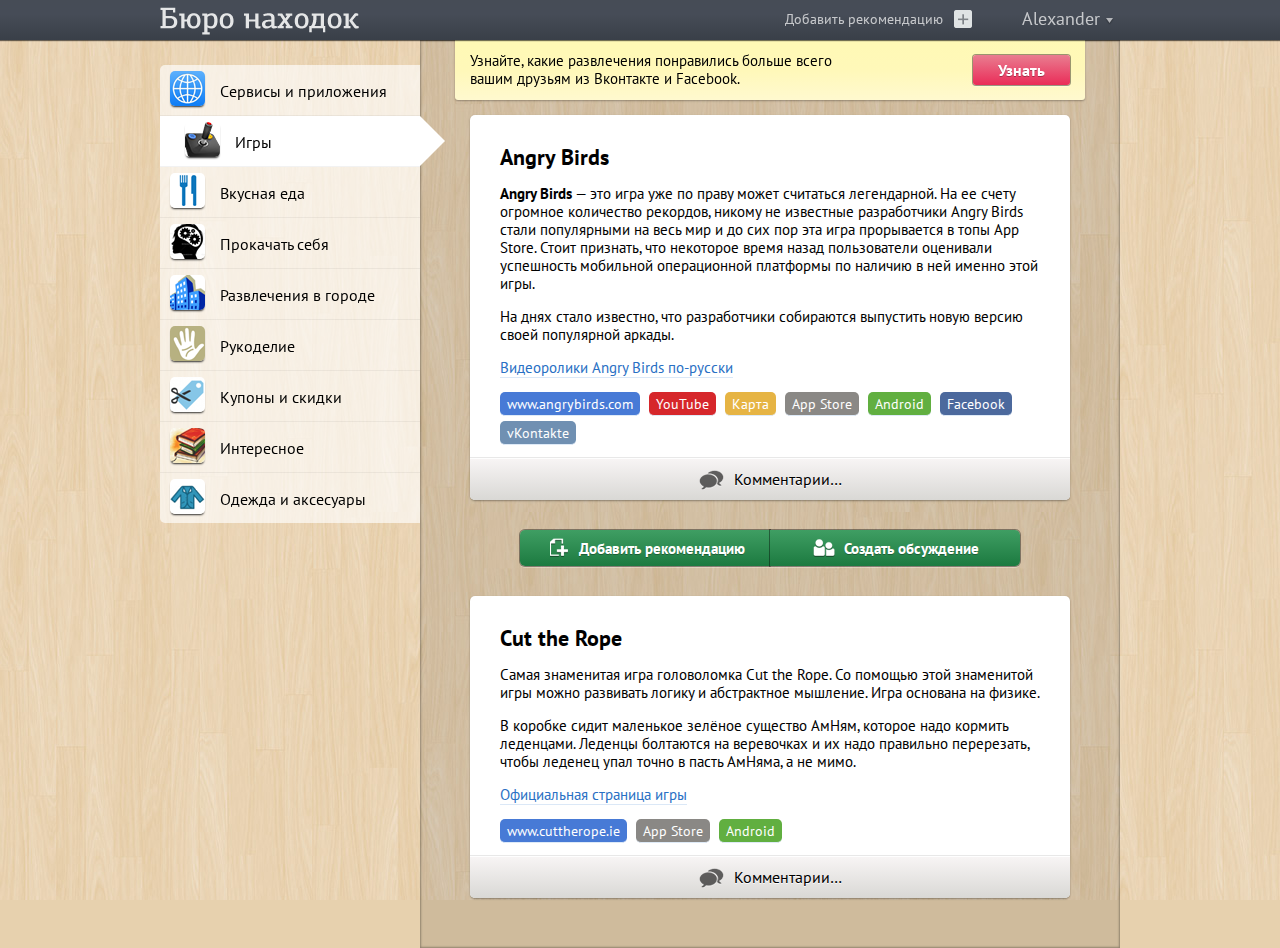
==== index.html @ bf1d9676 "[+] Login page [+] Textarea styles [~] Fixed background" ====
<!doctype html>
<head>
    <meta charset="UTF-8">
    <title>Бюро находок</title>
    <link href="/static/stylesheets/screen.css" media="screen, projection" rel="stylesheet" type="text/css" />
    <!--[if IE]>
        <script src="http://html5shiv.googlecode.com/svn/trunk/html5.js"></script>
    <![endif]-->
    <script src="http://code.jquery.com/jquery-latest.min.js"></script>
    <script>
        $(function() {
            $('.theme-item').click(function(event){
                $('.theme-item').removeClass('selected');
                $(this).addClass('selected');
            });
            // Show popup
            $('.sign-up-popup').click(function(event){
                event.preventDefault();
                $('.popup-container').addClass('showing');
                $('html').css({'overflow':'hidden'})
            });
            // Hide popup
            $('.close-popup-btn').click(function(event){
                event.preventDefault();
                $('.popup-container').removeClass('showing');
                $('html').css({'overflow':''})
            });
        });
    </script>
</head>
<body class="wood">

    <div class="popup-container">
        <div class="popup-holder">
            <div class="popup-body">
                <a href="#" class="close-popup-btn">×</a>
                <h1>Регистрация</h1>
                <p>После вашей регистрации мы сможем показывать вам только те рекомендации, которые действительны будут вам интересны.</p>
                <p><a href="#">Войдите</a>, если у вас уже есть аккаунт.</p>
                <div class="field">
                    <label>Ваш email:</label>
                    <input type="email" class="text-input" value="alexrule7@gmail.com"></input>
                    <span class="caption">Вы забыли указать email.</span>
                </div>
                <div class="field error-field">
                    <label>Логин:</label>
                    <input type="text" class="text-input" value="AlexRule7"></input>
                    <span class="caption">Извините, но это имя уже занято.</span>
                </div>
                <div class="field">
                    <label>Текст:</label>
                    <textarea type="text" class="text-area"></textarea>
                    <span class="caption">Это поле обязательно.</span>
                </div>
                <div class="field">
                    <label>Пароль: <a href="#" class="addition-label action-link">показать</a></label>
                    <input type="password" class="text-input" value=""></input>
                    <span class="caption">Необходимо указать пароль.</span>
                </div>
                <div class="field">
                    <label>Ваш пол:</label>
                    <input type="radio" name="gender" id="male" class="radio-btn" checked><label for="male" class="radio-label">Мужской</label>
                    <input type="radio" name="gender" id="female" class="radio-btn"><label for="female" class="radio-label">Женский</label>
                </div>
                <div class="field btn-field">
                    <a href="#"class="small-btn gray-btn disabled-btn">Зарегистрироваться</a>
                </div>
            </div>
        </div>
    </div>

    <header class="site-main-header">
        <div class="inner">
            <a href="/" class="logo"></a>
            <!-- <h1 class="logo-title">Лучшие игры по мнению ваших друзей</h1> -->
            <div class="user-box">
                <span class="user-name">Alexander</span><i class="icn-user-arrow"></i>
                <div class="user-box-items-holder">
                    <a href="#" class="user-box-item">Избранное</a>
                    <a href="#" class="user-box-item">Настройки</a>
                    <div class="hor-splitter"></div>
                    <a href="#" class="user-box-item">Выход</a>
                </div>
            </div>
           <!--  <a href="#" class="nav-item">Войти</a>
            <a href="#" class="nav-item">Зарегистрироваться</a> -->
            <a href="#" class="add-recomendation">Добавить рекомендацию <i class="icn-plus"></i></a>
        </div>
    </header>

    <section class="content">
        <div class="inner">

            <aside class="themes-list-holder">
                <ul class="theme-list">
                    <li class="theme-item">
                        <div class="active-arrow"></div>
                        <div class="theme-icon-holder">
                            <i class="theme-icn icn-apps"></i>
                        </div>
                        <span class="theme-name">Cервисы и приложения</span>
                    </li>
                    <li class="theme-item selected">
                        <div class="active-arrow"></div>
                        <div class="theme-icon-holder">
                            <i class="theme-icn icn-games"></i>
                        </div>
                        <span class="theme-name">Игры</span>
                    </li>
                     <li class="theme-item">
                        <div class="active-arrow"></div>
                        <div class="theme-icon-holder">
                            <i class="theme-icn icn-food"></i>
                        </div>
                        <span class="theme-name">Вкусная еда</span>
                    </li>
                    <li class="theme-item">
                        <div class="active-arrow"></div>
                        <div class="theme-icon-holder">
                            <i class="theme-icn icn-personal"></i>
                        </div>
                        <span class="theme-name">Прокачать себя</span>
                    </li>
                    <li class="theme-item">
                        <div class="active-arrow"></div>
                        <div class="theme-icon-holder">
                            <i class="theme-icn icn-city"></i>
                        </div>
                        <span class="theme-name">Развлечения в городе </span>
                    </li>
                    <li class="theme-item">
                        <div class="active-arrow"></div>
                        <div class="theme-icon-holder">
                            <i class="theme-icn icn-handmade"></i>
                        </div>
                        <span class="theme-name">Рукоделие</span>
                    </li>
                    <li class="theme-item">
                        <div class="active-arrow"></div>
                        <div class="theme-icon-holder">
                            <i class="theme-icn icn-deals"></i>
                        </div>
                        <span class="theme-name">Купоны и скидки</span>
                    </li>
                    <li class="theme-item">
                        <div class="active-arrow"></div>
                        <div class="theme-icon-holder">
                            <i class="theme-icn icn-interesting"></i>
                        </div>
                        <span class="theme-name">Интересное</span>
                    </li>
                    <li class="theme-item">
                        <div class="active-arrow"></div>
                        <div class="theme-icon-holder">
                            <i class="theme-icn icn-clothes"></i>
                        </div>
                        <span class="theme-name">Одежда и аксесуары </span>
                    </li>
                </ul>
            </aside>

            <div class="main-banner banner-big-font">
                <span class="banner-text">Узнайте, какие развлечения понравились больше всего вашим друзьям из Вконтакте и Facebook.</span>
                <div class="banner-btn-holder">
                    <a href="#" class="small-btn red-btn sign-up-popup">Узнать</a>
                    <!-- <a href="#" class="small-btn gray-btn">Войти</a> -->
                </div>
            </div>

            <section class="recs-holder not-signed-in">
                <article class="rec">
                    <a href="#"><img class="rec-illustration" src="http://img-fotki.yandex.ru/get/6416/31684961.0/0_57718_8b34c7d4_L.jpg" alt=""></a>
                    <h1>Angry Birds</h1>
                    <p><b>Angry Birds</b> — это игра уже по праву может считаться легендарной. На ее счету огромное количество рекордов, никому не известные разработчики Angry Birds стали популярными на весь мир и до сих пор эта игра прорывается в топы App Store. Стоит признать, что некоторое время назад пользователи оценивали успешность мобильной операционной платформы по наличию в ней именно этой игры.</p>
                    <p>На днях стало известно, что разработчики собираются выпустить новую версию своей популярной аркады.</p>
                    <p><a href="#">Видеоролики Angry Birds по-русски</a></p>
                    <p>
                        <a class="tag home-tag"href="#">www.angrybirds.com</a>
                        <a class="tag youtube-tag"href="#">YouTube</a>
                        <a class="tag map-tag"href="#">Карта</a>
                        <a class="tag apple-tag"href="#">App Store</a>
                        <a class="tag android-tag"href="#">Android</a>
                        <a class="tag fb-tag"href="#">Facebook</a>
                        <a class="tag vk-tag"href="#">vKontakte</a>
                    </p>
                    <div class="comment-btn"><i class="icn-comments"></i>Комментарии…</div>
                </article>

                <div class="split-buttons-holder double-btn group">
                    <a href="#" class="small-btn green-btn"><i class="icn-add-rec"></i>Добавить рекомендацию</a>
                    <a href="#" class="small-btn green-btn"><i class="icn-discussion"></i>Создать обсуждение</a>
                </div>

                <article class="rec">
                    <a href="#"><img class="rec-illustration" src="http://img-fotki.yandex.ru/get/6417/31684961.0/0_57719_2d4c6a7_L.jpg" alt=""></a>
                    <h1>Cut the Rope</h1>
                    <p>Самая знаменитая игра головоломка Cut the Rope. Со помощью этой знаменитой игры можно развивать логику и абстрактное мышление. Игра основана на физике.</p>
                    <p>В коробке сидит маленькое зелёное существо АмНям, которое надо кормить леденцами. Леденцы болтаются на веревочках и их надо правильно перерезать, чтобы леденец упал точно в пасть АмНяма, а не мимо.</p>
                    <p><a href="#">Официальная страница игры</a></p>
                    <p>
                        <a class="tag home-tag"href="#">www.cuttherope.ie</a>
                        <a class="tag apple-tag"href="#">App Store</a>
                        <a class="tag android-tag"href="#">Android</a>
                    </p>
                    <div class="comment-btn"><i class="icn-comments"></i>Комментарии…</div>
                </article>
            </section>

        </div><!-- inner -->
    </section><!-- content -->

    <footer></footer>
</body>
</html>
---- static/stylesheets/screen.css ----
@charset "UTF-8";@import url(http://fonts.googleapis.com/css?family=PT+Sans:400,700&subset=latin,cyrillic);html,body,div,span,applet,object,iframe,h1,h2,h3,h4,h5,h6,p,blockquote,pre,a,abbr,acronym,address,big,cite,code,del,dfn,em,img,ins,kbd,q,s,samp,small,strike,strong,sub,sup,tt,var,b,u,i,center,dl,dt,dd,ol,ul,li,fieldset,form,label,legend,table,caption,tbody,tfoot,thead,tr,th,td,article,aside,canvas,details,embed,figure,figcaption,footer,header,hgroup,menu,nav,output,ruby,section,summary,time,mark,audio,video{margin:0;padding:0;border:0;font:inherit;font-size:100%;vertical-align:baseline}html{line-height:1}ol,ul{list-style:none}table{border-collapse:collapse;border-spacing:0}caption,th,td{text-align:left;font-weight:normal;vertical-align:middle}q,blockquote{quotes:none}q:before,q:after,blockquote:before,blockquote:after{content:"";content:none}a img{border:none}article,aside,details,figcaption,figure,footer,header,hgroup,menu,nav,section,summary{display:block}body{-webkit-font-smoothing:antialiased;font-family:"PT Sans",sans-serif;font-size:62.5%;line-height:1.8em}body.wood{background:url('/static/images/bg.jpg?1360445668') repeat #e7d1ae;background-attachment:fixed}body.gray{background:url('/static/images/bg3.png?1346178903') repeat #e7d1ae;background-attachment:fixed}body.blue{background:url('/static/images/bg2.png?1360446982') repeat #e7d1ae;background-attachment:fixed}.site-main-header{font-size:1.8em;background:-webkit-gradient(linear, 50% 0%, 50% 100%, color-stop(0%, #464c56), color-stop(35%, #464c57), color-stop(100%, #393f48));background:-webkit-linear-gradient(top, #464c56,#464c57 35%,#393f48);background:-moz-linear-gradient(top, #464c56,#464c57 35%,#393f48);background:-o-linear-gradient(top, #464c56,#464c57 35%,#393f48);background:linear-gradient(top, #464c56,#464c57 35%,#393f48);width:100%;height:40px;-webkit-box-shadow:0 1px 1px 0 rgba(0,0,0,0.55);-moz-box-shadow:0 1px 1px 0 rgba(0,0,0,0.55);box-shadow:0 1px 1px 0 rgba(0,0,0,0.55);position:fixed;z-index:10}.inner{width:100%;max-width:960px;margin:0 auto;position:relative}a{color:#2970c4;text-decoration:none}a:visited{color:#2970c4}a:focus{color:#21599f}a:hover{color:#21599f}a:active{color:#1b4982}strong,b{font-weight:bold}.logo{background:url('/static/images/logo.png?1360022173');display:block;float:left;height:40px;width:199px}.logo-title{font-weight:bold;color:#ffea68;position:absolute;top:12px;left:210px;z-index:5}.logo-title:before{content:"— "}.add-recomendation{font-size:0.8em;color:rgba(255,255,255,0.7) !important;float:right;margin:10px 0 0}.add-recomendation .icn-plus{margin:0 0 -4px 7px}.add-recomendation:hover{color:#fff !important}.add-recomendation:hover .icn-plus{height:18px;width:18px;background-position:0 -36px}.nav-item{color:rgba(255,255,255,0.85) !important;display:inline-block;float:right;margin-left:10px;padding:10px 0 15px 10px}.nav-item:hover{color:#fff !important}.user-box{color:rgba(255,255,255,0.7);text-align:right;float:right;margin-left:40px;padding:9px 0 16px 10px;position:relative;cursor:pointer;z-index:5}.user-box:hover{color:#fff;background:rgba(255,255,255,0.35)}.user-box:hover .user-box-items-holder{top:40px;filter:progid:DXImageTransform.Microsoft.Alpha(Opacity=10000);opacity:100;pointer-events:auto}.user-box:hover x:-o-prefocus,.user-box:hover .user-box-items-holder{z-index:5}.user-box:hover .icn-user-arrow{filter:progid:DXImageTransform.Microsoft.Alpha(Opacity=10000);opacity:100}.icn-user-arrow{margin-bottom:-2px;filter:progid:DXImageTransform.Microsoft.Alpha(Opacity=60);opacity:0.6}.user-name{font-size:1em}.user-box-items-holder{font-size:0.9em;text-align:left;background:#fff;display:block;-webkit-box-sizing:border-box;-moz-box-sizing:border-box;box-sizing:border-box;min-width:150px;padding:8px 0;-moz-border-radius-bottomleft:3px;-webkit-border-bottom-left-radius:3px;border-bottom-left-radius:3px;-moz-border-radius-bottomright:3px;-webkit-border-bottom-right-radius:3px;border-bottom-right-radius:3px;-webkit-box-shadow:0 3px 4px 0px rgba(0,0,0,0.35);-moz-box-shadow:0 3px 4px 0px rgba(0,0,0,0.35);box-shadow:0 3px 4px 0px rgba(0,0,0,0.35);position:absolute;top:50px;right:0;z-index:4;filter:progid:DXImageTransform.Microsoft.Alpha(Opacity=0);opacity:0;pointer-events:none;-webkit-transform:translateZ(0);-moz-transform:translateZ(0);-ms-transform:translateZ(0);-o-transform:translateZ(0);transform:translateZ(0);-webkit-transition:all 150ms ease-in-out;-webkit-transition-delay:1ms;-moz-transition:all 150ms ease-in-out 1ms;-o-transition:all 150ms ease-in-out 1ms;transition:all 150ms ease-in-out 1ms}.user-box-items-holder .user-box-item{color:gray;display:block;margin:0 10px;padding:3px 10px;border:none}.user-box-items-holder .user-box-item:hover{color:#000}x:-o-prefocus,.user-box-items-holder{z-index:-1}.hor-splitter{background:rgba(0,0,0,0.2);height:1px;margin:5px 10px}.grid{float:left}.col-1-2{-webkit-box-sizing:border-box;-moz-box-sizing:border-box;box-sizing:border-box;width:50%}.themes-list-holder{font-size:1.6em;background:rgba(255,255,255,0.65);width:260px;-moz-border-radius-topleft:5px;-webkit-border-top-left-radius:5px;border-top-left-radius:5px;-moz-border-radius-bottomleft:5px;-webkit-border-bottom-left-radius:5px;border-bottom-left-radius:5px;position:fixed;top:65px}.theme-item{display:block;height:50px;border-bottom:solid 1px rgba(0,0,0,0.05);-webkit-transition:all 170ms ease-in-out;-webkit-transition-delay:1ms;-moz-transition:all 170ms ease-in-out 1ms;-o-transition:all 170ms ease-in-out 1ms;transition:all 170ms ease-in-out 1ms;cursor:pointer}.theme-item:first-child{-moz-border-radius-topleft:5px;-webkit-border-top-left-radius:5px;border-top-left-radius:5px}.theme-item:last-child{border:none;-moz-border-radius-bottomleft:5px;-webkit-border-bottom-left-radius:5px;border-bottom-left-radius:5px}.theme-item:hover{background:rgba(255,255,255,0.5)}.theme-item.selected{background:#fff;padding-left:15px;cursor:default}.theme-icon-holder{float:left;width:50px}.theme-icn{margin:6px 10px 4px;-webkit-border-radius:5px;-moz-border-radius:5px;-ms-border-radius:5px;-o-border-radius:5px;border-radius:5px;-webkit-box-shadow:0 2px 2px -1px rgba(0,0,0,0.8);-moz-box-shadow:0 2px 2px -1px rgba(0,0,0,0.8);box-shadow:0 2px 2px -1px rgba(0,0,0,0.8)}.theme-name{color:#000;float:left;margin:17px 10px 0}.active-arrow{border:25px solid transparent;border-left:25px solid #fff;border-right:0;height:0;width:0;position:absolute;right:0;filter:progid:DXImageTransform.Microsoft.Alpha(Opacity=0);opacity:0;-webkit-transition:all 200ms ease-in-out;-webkit-transition-delay:1ms;-moz-transition:all 200ms ease-in-out 1ms;-o-transition:all 200ms ease-in-out 1ms;transition:all 200ms ease-in-out 1ms}.theme-item.selected .active-arrow{right:-25px;filter:progid:DXImageTransform.Microsoft.Alpha(Opacity=100);opacity:1;-webkit-transition:all 100ms ease-in-out;-webkit-transition-delay:100ms;-moz-transition:all 100ms ease-in-out 100ms;-o-transition:all 100ms ease-in-out 100ms;transition:all 100ms ease-in-out 100ms}.main-banner{background:#fff8b9;background-image:-webkit-gradient(linear, 50% 0%, 50% 100%, color-stop(0%, #fff9b5), color-stop(50%, #fff8b9), color-stop(100%, #fff9cf));background-image:-webkit-linear-gradient(top, #fff9b5,#fff8b9 50%,#fff9cf);background-image:-moz-linear-gradient(top, #fff9b5,#fff8b9 50%,#fff9cf);background-image:-o-linear-gradient(top, #fff9b5,#fff8b9 50%,#fff9cf);background-image:linear-gradient(top, #fff9b5,#fff8b9 50%,#fff9cf);display:block;height:60px;width:630px;margin-left:295px;-moz-border-radius-bottomleft:3px;-webkit-border-bottom-left-radius:3px;border-bottom-left-radius:3px;-moz-border-radius-bottomright:3px;-webkit-border-bottom-right-radius:3px;border-bottom-right-radius:3px;-webkit-box-shadow:rgba(0,0,0,0.3) 0 1px 2px 0;-moz-box-shadow:rgba(0,0,0,0.3) 0 1px 2px 0;box-shadow:rgba(0,0,0,0.3) 0 1px 2px 0;position:fixed;top:40px;z-index:5}.banner-text{font-size:1.4em;line-height:1.2em;vertical-align:middle;display:table-cell;width:350px;height:60px;padding:0 15px}.banner-big-font .banner-text{font-size:1.5em;width:400px}.banner-btn-holder{position:absolute;top:15px;right:10px;z-index:5}.banner-btn-holder .small-btn{margin-right:5px}.banner-big-font .banner-btn-holder .small-btn{font-size:1.6em;padding:6px 25px}.small-btn{font-size:1.4em;font-weight:bold;display:inline-block;padding:4px 10px;-webkit-border-radius:3px;-moz-border-radius:3px;-ms-border-radius:3px;-o-border-radius:3px;border-radius:3px;-webkit-box-shadow:rgba(0,0,0,0.4) 0 0 0 1px,rgba(255,255,255,0.3) 0 2px 0px 0px;-moz-box-shadow:rgba(0,0,0,0.4) 0 0 0 1px,rgba(255,255,255,0.3) 0 2px 0px 0px;box-shadow:rgba(0,0,0,0.4) 0 0 0 1px,rgba(255,255,255,0.3) 0 2px 0px 0px}.red-btn{color:#fff !important;text-shadow:0 1px 0 rgba(0,0,0,0.3);background-image:-webkit-gradient(linear, 50% 0%, 50% 100%, color-stop(0%, #e97d90), color-stop(100%, #ea2c58));background-image:-webkit-linear-gradient(top, #e97d90,#ea2c58);background-image:-moz-linear-gradient(top, #e97d90,#ea2c58);background-image:-o-linear-gradient(top, #e97d90,#ea2c58);background-image:linear-gradient(top, #e97d90,#ea2c58)}.red-btn:hover{background-image:-webkit-gradient(linear, 50% 0%, 50% 100%, color-stop(0%, #e97d90), color-stop(100%, #de2a54));background-image:-webkit-linear-gradient(top, #e97d90,#de2a54);background-image:-moz-linear-gradient(top, #e97d90,#de2a54);background-image:-o-linear-gradient(top, #e97d90,#de2a54);background-image:linear-gradient(top, #e97d90,#de2a54)}.red-btn:active{-webkit-box-shadow:rgba(0,0,0,0.4) 0 0 0 1px,rgba(0,0,0,0.5) 0 1px 3px 0px inset;-moz-box-shadow:rgba(0,0,0,0.4) 0 0 0 1px,rgba(0,0,0,0.5) 0 1px 3px 0px inset;box-shadow:rgba(0,0,0,0.4) 0 0 0 1px,rgba(0,0,0,0.5) 0 1px 3px 0px inset}.gray-btn{color:#000 !important;text-shadow:0 1px 0 rgba(255,255,255,0.9);background-image:-webkit-gradient(linear, 50% 0%, 50% 100%, color-stop(0%, #fbf9fa), color-stop(100%, #f1f0ee));background-image:-webkit-linear-gradient(top, #fbf9fa,#f1f0ee);background-image:-moz-linear-gradient(top, #fbf9fa,#f1f0ee);background-image:-o-linear-gradient(top, #fbf9fa,#f1f0ee);background-image:linear-gradient(top, #fbf9fa,#f1f0ee)}.gray-btn:hover{background-image:-webkit-gradient(linear, 50% 0%, 50% 100%, color-stop(0%, #fbf9fa), color-stop(100%, #e5e5e3));background-image:-webkit-linear-gradient(top, #fbf9fa,#e5e5e3);background-image:-moz-linear-gradient(top, #fbf9fa,#e5e5e3);background-image:-o-linear-gradient(top, #fbf9fa,#e5e5e3);background-image:linear-gradient(top, #fbf9fa,#e5e5e3)}.gray-btn:active{-webkit-box-shadow:rgba(0,0,0,0.4) 0 0 0 1px,rgba(0,0,0,0.5) 0 1px 3px 0px inset;-moz-box-shadow:rgba(0,0,0,0.4) 0 0 0 1px,rgba(0,0,0,0.5) 0 1px 3px 0px inset;box-shadow:rgba(0,0,0,0.4) 0 0 0 1px,rgba(0,0,0,0.5) 0 1px 3px 0px inset}.green-btn{color:#fff !important;text-shadow:0 1px 0 rgba(0,0,0,0.3);background-image:-webkit-gradient(linear, 50% 0%, 50% 100%, color-stop(0%, #3f9e63), color-stop(100%, #1c7a40));background-image:-webkit-linear-gradient(top, #3f9e63,#1c7a40);background-image:-moz-linear-gradient(top, #3f9e63,#1c7a40);background-image:-o-linear-gradient(top, #3f9e63,#1c7a40);background-image:linear-gradient(top, #3f9e63,#1c7a40)}.green-btn:hover{background-image:-webkit-gradient(linear, 50% 0%, 50% 100%, color-stop(0%, #3f9e63), color-stop(100%, #196e3a));background-image:-webkit-linear-gradient(top, #3f9e63,#196e3a);background-image:-moz-linear-gradient(top, #3f9e63,#196e3a);background-image:-o-linear-gradient(top, #3f9e63,#196e3a);background-image:linear-gradient(top, #3f9e63,#196e3a)}.green-btn:active{-webkit-box-shadow:rgba(0,0,0,0.4) 0 0 0 1px,rgba(0,0,0,0.5) 0 1px 3px 0px inset;-moz-box-shadow:rgba(0,0,0,0.4) 0 0 0 1px,rgba(0,0,0,0.5) 0 1px 3px 0px inset;box-shadow:rgba(0,0,0,0.4) 0 0 0 1px,rgba(0,0,0,0.5) 0 1px 3px 0px inset}.disabled-btn{filter:progid:DXImageTransform.Microsoft.Alpha(Opacity=30);opacity:0.3;cursor:default;pointer-events:none}.comment-btn{font-size:1.6em;text-shadow:0 1px 0 rgba(255,255,255,0.9);text-align:center;background:#d9d8d5;background-image:-webkit-gradient(linear, 50% 0%, 50% 100%, color-stop(0%, #f8f5f5), color-stop(100%, #d9d8d5));background-image:-webkit-linear-gradient(top, #f8f5f5,#d9d8d5);background-image:-moz-linear-gradient(top, #f8f5f5,#d9d8d5);background-image:-o-linear-gradient(top, #f8f5f5,#d9d8d5);background-image:linear-gradient(top, #f8f5f5,#d9d8d5);margin-bottom:-15px;padding:12px 0;border-top:solid 1px #e8e8e8;-moz-border-radius-bottomleft:5px;-webkit-border-bottom-left-radius:5px;border-bottom-left-radius:5px;-moz-border-radius-bottomright:5px;-webkit-border-bottom-right-radius:5px;border-bottom-right-radius:5px;-webkit-box-shadow:rgba(255,255,255,0.85) 0 1px 0 0 inset;-moz-box-shadow:rgba(255,255,255,0.85) 0 1px 0 0 inset;box-shadow:rgba(255,255,255,0.85) 0 1px 0 0 inset;cursor:pointer;-webkit-user-select:none;-moz-user-select:none;user-select:none}.comment-btn:hover{background:#c3c2bf;background-image:-webkit-gradient(linear, 50% 0%, 50% 100%, color-stop(0%, #eeecec), color-stop(100%, #c3c2bf));background-image:-webkit-linear-gradient(top, #eeecec,#c3c2bf);background-image:-moz-linear-gradient(top, #eeecec,#c3c2bf);background-image:-o-linear-gradient(top, #eeecec,#c3c2bf);background-image:linear-gradient(top, #eeecec,#c3c2bf)}.comment-btn:active{-webkit-box-shadow:rgba(0,0,0,0.65) 0 2px 5px -3px inset;-moz-box-shadow:rgba(0,0,0,0.65) 0 2px 5px -3px inset;box-shadow:rgba(0,0,0,0.65) 0 2px 5px -3px inset;-webkit-transform:translateY(1px);-moz-transform:translateY(1px);-ms-transform:translateY(1px);-o-transform:translateY(1px);transform:translateY(1px)}.comment-btn .icn-comments{margin:0 10px -5px 0;filter:progid:DXImageTransform.Microsoft.Alpha(Opacity=60);opacity:0.6}.split-buttons-holder{text-align:center;margin:-20px 100px 30px}.split-buttons-holder .small-btn{-webkit-box-sizing:border-box;-moz-box-sizing:border-box;box-sizing:border-box;float:left;padding:8px 10px;-webkit-border-radius:0;-moz-border-radius:0;-ms-border-radius:0;-o-border-radius:0;border-radius:0}.split-buttons-holder .small-btn:first-child{-moz-border-radius-topleft:5px;-webkit-border-top-left-radius:5px;border-top-left-radius:5px;-moz-border-radius-bottomleft:5px;-webkit-border-bottom-left-radius:5px;border-bottom-left-radius:5px}.split-buttons-holder .small-btn:last-child{-moz-border-radius-topright:5px;-webkit-border-top-right-radius:5px;border-top-right-radius:5px;-moz-border-radius-bottomright:5px;-webkit-border-bottom-right-radius:5px;border-bottom-right-radius:5px}.double-btn .small-btn{font-size:1.5em;width:50%}.double-btn .small-btn i{margin:0 8px -4px 0}.popup-container{background:rgba(255,255,255,0.85);width:100%;height:100%;overflow:auto;position:fixed;top:0;left:0;z-index:10;filter:progid:DXImageTransform.Microsoft.Alpha(Opacity=0);opacity:0;pointer-events:none;-webkit-transition:opacity 180ms ease-in-out;-webkit-transition-delay:1ms;-moz-transition:opacity 180ms ease-in-out 1ms;-o-transition:opacity 180ms ease-in-out 1ms;transition:opacity 180ms ease-in-out 1ms}.popup-container.showing{z-index:10;pointer-events:auto;filter:progid:DXImageTransform.Microsoft.Alpha(Opacity=10000);opacity:100}x:-o-prefocus,.popup-container{z-index:-1}.popup-holder{width:450px;margin-left:-225px;padding:75px 0 50px;position:absolute;left:50%;z-index:20;-webkit-transform:translateY(-30px);-moz-transform:translateY(-30px);-ms-transform:translateY(-30px);-o-transform:translateY(-30px);transform:translateY(-30px);-webkit-transition:-webkit-transform 300ms ease-in-out;-webkit-transition-delay:1ms;-moz-transition:-moz-transform 300ms ease-in-out 1ms;-o-transition:-o-transform 300ms ease-in-out 1ms;transition:transform 300ms ease-in-out 1ms}.showing .popup-holder{-webkit-transform:translateY(0);-moz-transform:translateY(0);-ms-transform:translateY(0);-o-transform:translateY(0);transform:translateY(0)}.popup-body,.single-page-body{background:#fff;padding-bottom:30px;-webkit-border-radius:5px;-moz-border-radius:5px;-ms-border-radius:5px;-o-border-radius:5px;border-radius:5px;-webkit-box-shadow:rgba(0,0,0,0.45) 0 2px 5px 0;-moz-box-shadow:rgba(0,0,0,0.45) 0 2px 5px 0;box-shadow:rgba(0,0,0,0.45) 0 2px 5px 0;position:relative}.popup-body h1,.single-page-body h1{font-size:2.5em;line-height:1.2em;font-weight:bold;padding:30px 50px 0}.popup-body p,.single-page-body p{font-size:1.5em;padding:10px 50px 5px}.close-popup-btn{font-size:2.8em;color:#000 !important;display:block;position:absolute;top:15px;right:15px;filter:progid:DXImageTransform.Microsoft.Alpha(Opacity=50);opacity:0.5}.close-popup-btn:hover{filter:progid:DXImageTransform.Microsoft.Alpha(Opacity=100);opacity:1}.field{margin:10px 0 0}.popup-body .field,.single-page-body .field{margin:15px 50px 0}.popup-body .field.btn-field,.single-page-body .field.btn-field{margin-top:25px}.popup-body .field.btn-field .small-btn,.single-page-body .field.btn-field .small-btn{margin-right:20px}.field label{font-size:1.4em}.field .addition-label{float:right}.caption{font-size:1.2em;color:red;display:none;margin:3px 0 0}.error-field .caption{display:block}.text-input,.text-area{font-family:"PT Sans",sans-serif;font-size:1.8em;-webkit-box-sizing:border-box;-moz-box-sizing:border-box;box-sizing:border-box;width:100%;margin:5px 0 0;padding:3px 10px;border:none;outline:none;-webkit-border-radius:5px;-moz-border-radius:5px;-ms-border-radius:5px;-o-border-radius:5px;border-radius:5px;-webkit-box-shadow:rgba(0,0,0,0.6) 0 0 2px 0;-moz-box-shadow:rgba(0,0,0,0.6) 0 0 2px 0;box-shadow:rgba(0,0,0,0.6) 0 0 2px 0}.text-input:focus,.text-area:focus{-webkit-box-shadow:rgba(0,0,0,0.3) 0 0 2px 0,rgba(70,169,226,0.9) 0 0 5px 0;-moz-box-shadow:rgba(0,0,0,0.3) 0 0 2px 0,rgba(70,169,226,0.9) 0 0 5px 0;box-shadow:rgba(0,0,0,0.3) 0 0 2px 0,rgba(70,169,226,0.9) 0 0 5px 0}.error-field .text-input,.error-field .text-area{background:rgba(255,0,0,0.05)}.text-area{min-height:150px;resize:vertical}.radio-btn{margin:0 7px 0 10px;position:relative;top:-1px}.recs-holder{background:rgba(0,0,0,0.1);float:right;width:72.91667%;margin:40px 0 -3px;-webkit-box-shadow:inset 0 0 2px 1px rgba(0,0,0,0.3);-moz-box-shadow:inset 0 0 2px 1px rgba(0,0,0,0.3);box-shadow:inset 0 0 2px 1px rgba(0,0,0,0.3)}.recs-holder.not-signed-in{padding-top:50px}.rec{background:#fff;width:85.71429%;margin:25px auto 50px;padding-bottom:15px;-webkit-border-radius:5px;-moz-border-radius:5px;-ms-border-radius:5px;-o-border-radius:5px;border-radius:5px;-webkit-box-shadow:0 1px 2px 0px rgba(0,0,0,0.35);-moz-box-shadow:0 1px 2px 0px rgba(0,0,0,0.35);box-shadow:0 1px 2px 0px rgba(0,0,0,0.35);position:relative}.rec h1{font-size:2.2em;line-height:1.2em;font-weight:bold;padding:0.5em 5% 0.3em}.rec p{font-size:1.5em;padding:0.5em 5%}.rec p a{border-bottom:solid 1px #dbe8f7}.rec-illustration{width:100%;margin:0 auto;-moz-border-radius-topleft:5px;-webkit-border-top-left-radius:5px;border-top-left-radius:5px;-moz-border-radius-topright:5px;-webkit-border-top-right-radius:5px;border-top-right-radius:5px}.tag{font-size:0.9em;color:#fff !important;display:inline-block;margin:0 5px 5px 0;padding:3px 7px 2px;-webkit-border-radius:5px;-moz-border-radius:5px;-ms-border-radius:5px;-o-border-radius:5px;border-radius:5px;filter:progid:DXImageTransform.Microsoft.Alpha(Opacity=90);opacity:0.9}.tag:hover{filter:progid:DXImageTransform.Microsoft.Alpha(Opacity=10000);opacity:100}.youtube-tag{background:#d21015}.home-tag{background:#346cd2}.apple-tag{background:#7e7c78}.android-tag{background:#51a72c}.map-tag{background:#e4ac30}.fb-tag{background:#395993}.vk-tag{background:#6185aa}.single-page-body{display:block;padding-top:40px;-webkit-border-radius:0;-moz-border-radius:0;-ms-border-radius:0;-o-border-radius:0;border-radius:0}i{background:url('/static/images/icons-s2efb105ecc.png');display:inline-block}.icn-add-rec{height:20px;width:25px;background-position:0 -94px}.icn-apps{height:35px;width:35px;background-position:0 -464px}.icn-city{height:35px;width:35px;background-position:0 -429px}.icn-clothes{height:35px;width:35px;background-position:0 -219px}.icn-comments{height:20px;width:25px;background-position:0 -74px}.icn-dating{height:35px;width:35px;background-position:0 -149px}.icn-deals{height:35px;width:35px;background-position:0 -114px}.icn-discussion{height:20px;width:25px;background-position:0 -54px}.icn-food{height:35px;width:35px;background-position:0 -184px}.icn-games{height:35px;width:35px;background-position:0 -499px}.icn-handmade{height:35px;width:35px;background-position:0 -254px}.icn-humor{height:35px;width:35px;background-position:0 -289px}.icn-interesting{height:35px;width:35px;background-position:0 -324px}.icn-money{height:35px;width:35px;background-position:0 -359px}.icn-personal{height:35px;width:35px;background-position:0 -394px}.icn-plus-hover{height:18px;width:18px;background-position:0 -36px}.icn-plus{height:18px;width:18px;background-position:0 -18px}.icn-user-arrow{height:18px;width:20px;background-position:0 0}.theme-item:after,.group:after{content:"";display:table;clear:both}
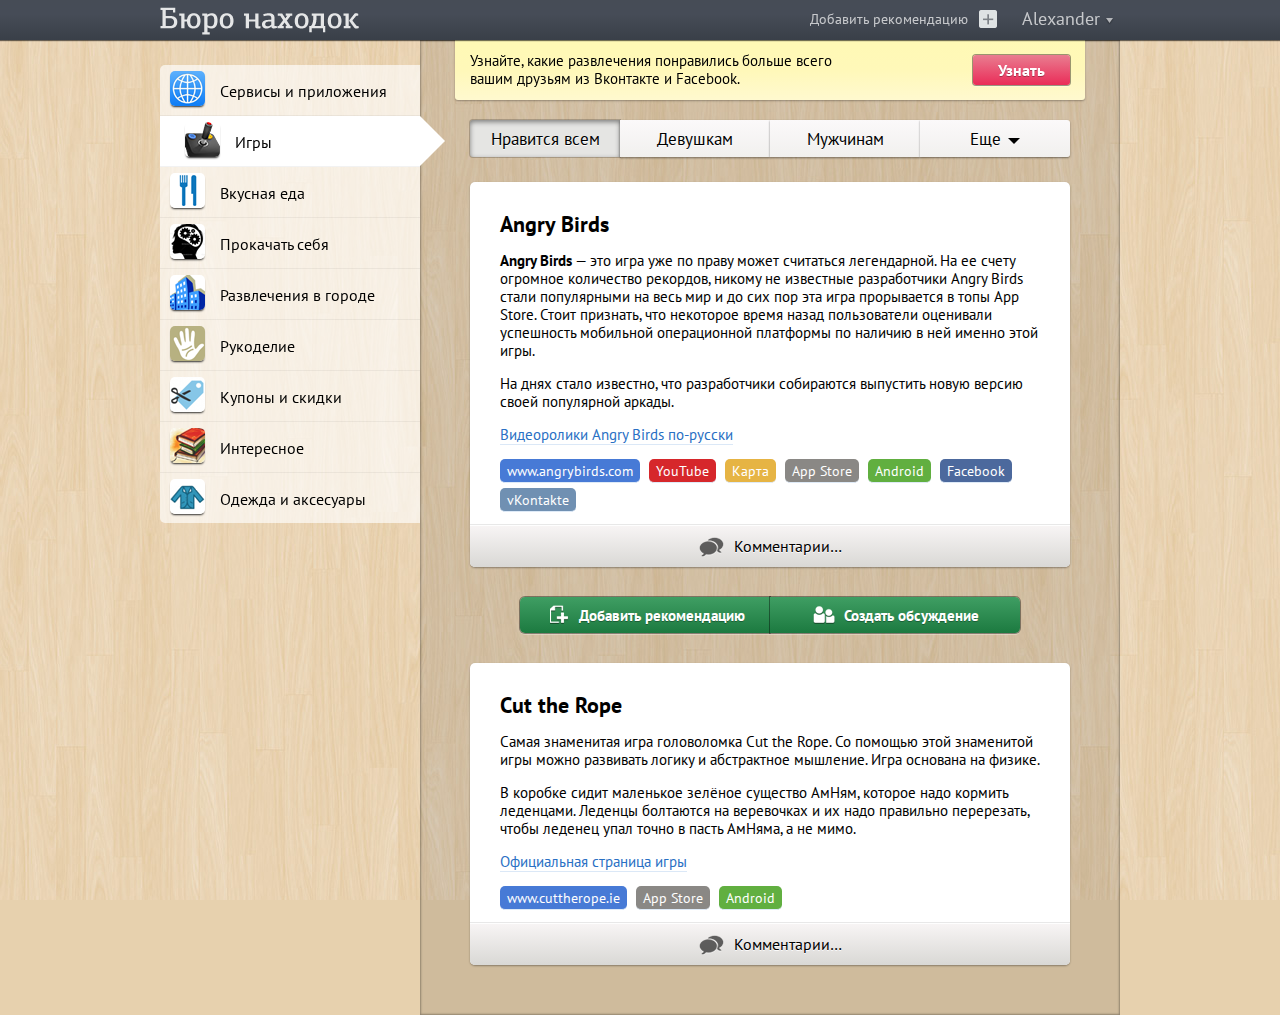
==== commit 5b407b8d: "[+] Fake filters" ====
--- a/index.html
+++ b/index.html
@@ -168,6 +168,14 @@
             </div>
 
             <section class="recs-holder not-signed-in">
+
+                <section class="filters-holder group">
+                    <span class="big-btn gray-btn selected">Нравится всем</span>
+                    <span class="big-btn gray-btn">Девушкам</span>
+                    <span class="big-btn gray-btn">Мужчинам</span>
+                    <span class="big-btn gray-btn">Еще <span class="filter-arrow-down"></span></span>
+                </section>
+
                 <article class="rec">
                     <a href="#"><img class="rec-illustration" src="http://img-fotki.yandex.ru/get/6416/31684961.0/0_57718_8b34c7d4_L.jpg" alt=""></a>
                     <h1>Angry Birds</h1>
--- a/static/stylesheets/screen.css
+++ b/static/stylesheets/screen.css
@@ -1 +1 @@
-@charset "UTF-8";@import url(http://fonts.googleapis.com/css?family=PT+Sans:400,700&subset=latin,cyrillic);html,body,div,span,applet,object,iframe,h1,h2,h3,h4,h5,h6,p,blockquote,pre,a,abbr,acronym,address,big,cite,code,del,dfn,em,img,ins,kbd,q,s,samp,small,strike,strong,sub,sup,tt,var,b,u,i,center,dl,dt,dd,ol,ul,li,fieldset,form,label,legend,table,caption,tbody,tfoot,thead,tr,th,td,article,aside,canvas,details,embed,figure,figcaption,footer,header,hgroup,menu,nav,output,ruby,section,summary,time,mark,audio,video{margin:0;padding:0;border:0;font:inherit;font-size:100%;vertical-align:baseline}html{line-height:1}ol,ul{list-style:none}table{border-collapse:collapse;border-spacing:0}caption,th,td{text-align:left;font-weight:normal;vertical-align:middle}q,blockquote{quotes:none}q:before,q:after,blockquote:before,blockquote:after{content:"";content:none}a img{border:none}article,aside,details,figcaption,figure,footer,header,hgroup,menu,nav,section,summary{display:block}body{-webkit-font-smoothing:antialiased;font-family:"PT Sans",sans-serif;font-size:62.5%;line-height:1.8em}body.wood{background:url('/static/images/bg.jpg?1360445668') repeat #e7d1ae;background-attachment:fixed}body.gray{background:url('/static/images/bg3.png?1346178903') repeat #e7d1ae;background-attachment:fixed}body.blue{background:url('/static/images/bg2.png?1360446982') repeat #e7d1ae;background-attachment:fixed}.site-main-header{font-size:1.8em;background:-webkit-gradient(linear, 50% 0%, 50% 100%, color-stop(0%, #464c56), color-stop(35%, #464c57), color-stop(100%, #393f48));background:-webkit-linear-gradient(top, #464c56,#464c57 35%,#393f48);background:-moz-linear-gradient(top, #464c56,#464c57 35%,#393f48);background:-o-linear-gradient(top, #464c56,#464c57 35%,#393f48);background:linear-gradient(top, #464c56,#464c57 35%,#393f48);width:100%;height:40px;-webkit-box-shadow:0 1px 1px 0 rgba(0,0,0,0.55);-moz-box-shadow:0 1px 1px 0 rgba(0,0,0,0.55);box-shadow:0 1px 1px 0 rgba(0,0,0,0.55);position:fixed;z-index:10}.inner{width:100%;max-width:960px;margin:0 auto;position:relative}a{color:#2970c4;text-decoration:none}a:visited{color:#2970c4}a:focus{color:#21599f}a:hover{color:#21599f}a:active{color:#1b4982}strong,b{font-weight:bold}.logo{background:url('/static/images/logo.png?1360022173');display:block;float:left;height:40px;width:199px}.logo-title{font-weight:bold;color:#ffea68;position:absolute;top:12px;left:210px;z-index:5}.logo-title:before{content:"— "}.add-recomendation{font-size:0.8em;color:rgba(255,255,255,0.7) !important;float:right;margin:10px 0 0}.add-recomendation .icn-plus{margin:0 0 -4px 7px}.add-recomendation:hover{color:#fff !important}.add-recomendation:hover .icn-plus{height:18px;width:18px;background-position:0 -36px}.nav-item{color:rgba(255,255,255,0.85) !important;display:inline-block;float:right;margin-left:10px;padding:10px 0 15px 10px}.nav-item:hover{color:#fff !important}.user-box{color:rgba(255,255,255,0.7);text-align:right;float:right;margin-left:40px;padding:9px 0 16px 10px;position:relative;cursor:pointer;z-index:5}.user-box:hover{color:#fff;background:rgba(255,255,255,0.35)}.user-box:hover .user-box-items-holder{top:40px;filter:progid:DXImageTransform.Microsoft.Alpha(Opacity=10000);opacity:100;pointer-events:auto}.user-box:hover x:-o-prefocus,.user-box:hover .user-box-items-holder{z-index:5}.user-box:hover .icn-user-arrow{filter:progid:DXImageTransform.Microsoft.Alpha(Opacity=10000);opacity:100}.icn-user-arrow{margin-bottom:-2px;filter:progid:DXImageTransform.Microsoft.Alpha(Opacity=60);opacity:0.6}.user-name{font-size:1em}.user-box-items-holder{font-size:0.9em;text-align:left;background:#fff;display:block;-webkit-box-sizing:border-box;-moz-box-sizing:border-box;box-sizing:border-box;min-width:150px;padding:8px 0;-moz-border-radius-bottomleft:3px;-webkit-border-bottom-left-radius:3px;border-bottom-left-radius:3px;-moz-border-radius-bottomright:3px;-webkit-border-bottom-right-radius:3px;border-bottom-right-radius:3px;-webkit-box-shadow:0 3px 4px 0px rgba(0,0,0,0.35);-moz-box-shadow:0 3px 4px 0px rgba(0,0,0,0.35);box-shadow:0 3px 4px 0px rgba(0,0,0,0.35);position:absolute;top:50px;right:0;z-index:4;filter:progid:DXImageTransform.Microsoft.Alpha(Opacity=0);opacity:0;pointer-events:none;-webkit-transform:translateZ(0);-moz-transform:translateZ(0);-ms-transform:translateZ(0);-o-transform:translateZ(0);transform:translateZ(0);-webkit-transition:all 150ms ease-in-out;-webkit-transition-delay:1ms;-moz-transition:all 150ms ease-in-out 1ms;-o-transition:all 150ms ease-in-out 1ms;transition:all 150ms ease-in-out 1ms}.user-box-items-holder .user-box-item{color:gray;display:block;margin:0 10px;padding:3px 10px;border:none}.user-box-items-holder .user-box-item:hover{color:#000}x:-o-prefocus,.user-box-items-holder{z-index:-1}.hor-splitter{background:rgba(0,0,0,0.2);height:1px;margin:5px 10px}.grid{float:left}.col-1-2{-webkit-box-sizing:border-box;-moz-box-sizing:border-box;box-sizing:border-box;width:50%}.themes-list-holder{font-size:1.6em;background:rgba(255,255,255,0.65);width:260px;-moz-border-radius-topleft:5px;-webkit-border-top-left-radius:5px;border-top-left-radius:5px;-moz-border-radius-bottomleft:5px;-webkit-border-bottom-left-radius:5px;border-bottom-left-radius:5px;position:fixed;top:65px}.theme-item{display:block;height:50px;border-bottom:solid 1px rgba(0,0,0,0.05);-webkit-transition:all 170ms ease-in-out;-webkit-transition-delay:1ms;-moz-transition:all 170ms ease-in-out 1ms;-o-transition:all 170ms ease-in-out 1ms;transition:all 170ms ease-in-out 1ms;cursor:pointer}.theme-item:first-child{-moz-border-radius-topleft:5px;-webkit-border-top-left-radius:5px;border-top-left-radius:5px}.theme-item:last-child{border:none;-moz-border-radius-bottomleft:5px;-webkit-border-bottom-left-radius:5px;border-bottom-left-radius:5px}.theme-item:hover{background:rgba(255,255,255,0.5)}.theme-item.selected{background:#fff;padding-left:15px;cursor:default}.theme-icon-holder{float:left;width:50px}.theme-icn{margin:6px 10px 4px;-webkit-border-radius:5px;-moz-border-radius:5px;-ms-border-radius:5px;-o-border-radius:5px;border-radius:5px;-webkit-box-shadow:0 2px 2px -1px rgba(0,0,0,0.8);-moz-box-shadow:0 2px 2px -1px rgba(0,0,0,0.8);box-shadow:0 2px 2px -1px rgba(0,0,0,0.8)}.theme-name{color:#000;float:left;margin:17px 10px 0}.active-arrow{border:25px solid transparent;border-left:25px solid #fff;border-right:0;height:0;width:0;position:absolute;right:0;filter:progid:DXImageTransform.Microsoft.Alpha(Opacity=0);opacity:0;-webkit-transition:all 200ms ease-in-out;-webkit-transition-delay:1ms;-moz-transition:all 200ms ease-in-out 1ms;-o-transition:all 200ms ease-in-out 1ms;transition:all 200ms ease-in-out 1ms}.theme-item.selected .active-arrow{right:-25px;filter:progid:DXImageTransform.Microsoft.Alpha(Opacity=100);opacity:1;-webkit-transition:all 100ms ease-in-out;-webkit-transition-delay:100ms;-moz-transition:all 100ms ease-in-out 100ms;-o-transition:all 100ms ease-in-out 100ms;transition:all 100ms ease-in-out 100ms}.main-banner{background:#fff8b9;background-image:-webkit-gradient(linear, 50% 0%, 50% 100%, color-stop(0%, #fff9b5), color-stop(50%, #fff8b9), color-stop(100%, #fff9cf));background-image:-webkit-linear-gradient(top, #fff9b5,#fff8b9 50%,#fff9cf);background-image:-moz-linear-gradient(top, #fff9b5,#fff8b9 50%,#fff9cf);background-image:-o-linear-gradient(top, #fff9b5,#fff8b9 50%,#fff9cf);background-image:linear-gradient(top, #fff9b5,#fff8b9 50%,#fff9cf);display:block;height:60px;width:630px;margin-left:295px;-moz-border-radius-bottomleft:3px;-webkit-border-bottom-left-radius:3px;border-bottom-left-radius:3px;-moz-border-radius-bottomright:3px;-webkit-border-bottom-right-radius:3px;border-bottom-right-radius:3px;-webkit-box-shadow:rgba(0,0,0,0.3) 0 1px 2px 0;-moz-box-shadow:rgba(0,0,0,0.3) 0 1px 2px 0;box-shadow:rgba(0,0,0,0.3) 0 1px 2px 0;position:fixed;top:40px;z-index:5}.banner-text{font-size:1.4em;line-height:1.2em;vertical-align:middle;display:table-cell;width:350px;height:60px;padding:0 15px}.banner-big-font .banner-text{font-size:1.5em;width:400px}.banner-btn-holder{position:absolute;top:15px;right:10px;z-index:5}.banner-btn-holder .small-btn{margin-right:5px}.banner-big-font .banner-btn-holder .small-btn{font-size:1.6em;padding:6px 25px}.small-btn{font-size:1.4em;font-weight:bold;display:inline-block;padding:4px 10px;-webkit-border-radius:3px;-moz-border-radius:3px;-ms-border-radius:3px;-o-border-radius:3px;border-radius:3px;-webkit-box-shadow:rgba(0,0,0,0.4) 0 0 0 1px,rgba(255,255,255,0.3) 0 2px 0px 0px;-moz-box-shadow:rgba(0,0,0,0.4) 0 0 0 1px,rgba(255,255,255,0.3) 0 2px 0px 0px;box-shadow:rgba(0,0,0,0.4) 0 0 0 1px,rgba(255,255,255,0.3) 0 2px 0px 0px}.red-btn{color:#fff !important;text-shadow:0 1px 0 rgba(0,0,0,0.3);background-image:-webkit-gradient(linear, 50% 0%, 50% 100%, color-stop(0%, #e97d90), color-stop(100%, #ea2c58));background-image:-webkit-linear-gradient(top, #e97d90,#ea2c58);background-image:-moz-linear-gradient(top, #e97d90,#ea2c58);background-image:-o-linear-gradient(top, #e97d90,#ea2c58);background-image:linear-gradient(top, #e97d90,#ea2c58)}.red-btn:hover{background-image:-webkit-gradient(linear, 50% 0%, 50% 100%, color-stop(0%, #e97d90), color-stop(100%, #de2a54));background-image:-webkit-linear-gradient(top, #e97d90,#de2a54);background-image:-moz-linear-gradient(top, #e97d90,#de2a54);background-image:-o-linear-gradient(top, #e97d90,#de2a54);background-image:linear-gradient(top, #e97d90,#de2a54)}.red-btn:active{-webkit-box-shadow:rgba(0,0,0,0.4) 0 0 0 1px,rgba(0,0,0,0.5) 0 1px 3px 0px inset;-moz-box-shadow:rgba(0,0,0,0.4) 0 0 0 1px,rgba(0,0,0,0.5) 0 1px 3px 0px inset;box-shadow:rgba(0,0,0,0.4) 0 0 0 1px,rgba(0,0,0,0.5) 0 1px 3px 0px inset}.gray-btn{color:#000 !important;text-shadow:0 1px 0 rgba(255,255,255,0.9);background-image:-webkit-gradient(linear, 50% 0%, 50% 100%, color-stop(0%, #fbf9fa), color-stop(100%, #f1f0ee));background-image:-webkit-linear-gradient(top, #fbf9fa,#f1f0ee);background-image:-moz-linear-gradient(top, #fbf9fa,#f1f0ee);background-image:-o-linear-gradient(top, #fbf9fa,#f1f0ee);background-image:linear-gradient(top, #fbf9fa,#f1f0ee)}.gray-btn:hover{background-image:-webkit-gradient(linear, 50% 0%, 50% 100%, color-stop(0%, #fbf9fa), color-stop(100%, #e5e5e3));background-image:-webkit-linear-gradient(top, #fbf9fa,#e5e5e3);background-image:-moz-linear-gradient(top, #fbf9fa,#e5e5e3);background-image:-o-linear-gradient(top, #fbf9fa,#e5e5e3);background-image:linear-gradient(top, #fbf9fa,#e5e5e3)}.gray-btn:active{-webkit-box-shadow:rgba(0,0,0,0.4) 0 0 0 1px,rgba(0,0,0,0.5) 0 1px 3px 0px inset;-moz-box-shadow:rgba(0,0,0,0.4) 0 0 0 1px,rgba(0,0,0,0.5) 0 1px 3px 0px inset;box-shadow:rgba(0,0,0,0.4) 0 0 0 1px,rgba(0,0,0,0.5) 0 1px 3px 0px inset}.green-btn{color:#fff !important;text-shadow:0 1px 0 rgba(0,0,0,0.3);background-image:-webkit-gradient(linear, 50% 0%, 50% 100%, color-stop(0%, #3f9e63), color-stop(100%, #1c7a40));background-image:-webkit-linear-gradient(top, #3f9e63,#1c7a40);background-image:-moz-linear-gradient(top, #3f9e63,#1c7a40);background-image:-o-linear-gradient(top, #3f9e63,#1c7a40);background-image:linear-gradient(top, #3f9e63,#1c7a40)}.green-btn:hover{background-image:-webkit-gradient(linear, 50% 0%, 50% 100%, color-stop(0%, #3f9e63), color-stop(100%, #196e3a));background-image:-webkit-linear-gradient(top, #3f9e63,#196e3a);background-image:-moz-linear-gradient(top, #3f9e63,#196e3a);background-image:-o-linear-gradient(top, #3f9e63,#196e3a);background-image:linear-gradient(top, #3f9e63,#196e3a)}.green-btn:active{-webkit-box-shadow:rgba(0,0,0,0.4) 0 0 0 1px,rgba(0,0,0,0.5) 0 1px 3px 0px inset;-moz-box-shadow:rgba(0,0,0,0.4) 0 0 0 1px,rgba(0,0,0,0.5) 0 1px 3px 0px inset;box-shadow:rgba(0,0,0,0.4) 0 0 0 1px,rgba(0,0,0,0.5) 0 1px 3px 0px inset}.disabled-btn{filter:progid:DXImageTransform.Microsoft.Alpha(Opacity=30);opacity:0.3;cursor:default;pointer-events:none}.comment-btn{font-size:1.6em;text-shadow:0 1px 0 rgba(255,255,255,0.9);text-align:center;background:#d9d8d5;background-image:-webkit-gradient(linear, 50% 0%, 50% 100%, color-stop(0%, #f8f5f5), color-stop(100%, #d9d8d5));background-image:-webkit-linear-gradient(top, #f8f5f5,#d9d8d5);background-image:-moz-linear-gradient(top, #f8f5f5,#d9d8d5);background-image:-o-linear-gradient(top, #f8f5f5,#d9d8d5);background-image:linear-gradient(top, #f8f5f5,#d9d8d5);margin-bottom:-15px;padding:12px 0;border-top:solid 1px #e8e8e8;-moz-border-radius-bottomleft:5px;-webkit-border-bottom-left-radius:5px;border-bottom-left-radius:5px;-moz-border-radius-bottomright:5px;-webkit-border-bottom-right-radius:5px;border-bottom-right-radius:5px;-webkit-box-shadow:rgba(255,255,255,0.85) 0 1px 0 0 inset;-moz-box-shadow:rgba(255,255,255,0.85) 0 1px 0 0 inset;box-shadow:rgba(255,255,255,0.85) 0 1px 0 0 inset;cursor:pointer;-webkit-user-select:none;-moz-user-select:none;user-select:none}.comment-btn:hover{background:#c3c2bf;background-image:-webkit-gradient(linear, 50% 0%, 50% 100%, color-stop(0%, #eeecec), color-stop(100%, #c3c2bf));background-image:-webkit-linear-gradient(top, #eeecec,#c3c2bf);background-image:-moz-linear-gradient(top, #eeecec,#c3c2bf);background-image:-o-linear-gradient(top, #eeecec,#c3c2bf);background-image:linear-gradient(top, #eeecec,#c3c2bf)}.comment-btn:active{-webkit-box-shadow:rgba(0,0,0,0.65) 0 2px 5px -3px inset;-moz-box-shadow:rgba(0,0,0,0.65) 0 2px 5px -3px inset;box-shadow:rgba(0,0,0,0.65) 0 2px 5px -3px inset;-webkit-transform:translateY(1px);-moz-transform:translateY(1px);-ms-transform:translateY(1px);-o-transform:translateY(1px);transform:translateY(1px)}.comment-btn .icn-comments{margin:0 10px -5px 0;filter:progid:DXImageTransform.Microsoft.Alpha(Opacity=60);opacity:0.6}.split-buttons-holder{text-align:center;margin:-20px 100px 30px}.split-buttons-holder .small-btn{-webkit-box-sizing:border-box;-moz-box-sizing:border-box;box-sizing:border-box;float:left;padding:8px 10px;-webkit-border-radius:0;-moz-border-radius:0;-ms-border-radius:0;-o-border-radius:0;border-radius:0}.split-buttons-holder .small-btn:first-child{-moz-border-radius-topleft:5px;-webkit-border-top-left-radius:5px;border-top-left-radius:5px;-moz-border-radius-bottomleft:5px;-webkit-border-bottom-left-radius:5px;border-bottom-left-radius:5px}.split-buttons-holder .small-btn:last-child{-moz-border-radius-topright:5px;-webkit-border-top-right-radius:5px;border-top-right-radius:5px;-moz-border-radius-bottomright:5px;-webkit-border-bottom-right-radius:5px;border-bottom-right-radius:5px}.double-btn .small-btn{font-size:1.5em;width:50%}.double-btn .small-btn i{margin:0 8px -4px 0}.popup-container{background:rgba(255,255,255,0.85);width:100%;height:100%;overflow:auto;position:fixed;top:0;left:0;z-index:10;filter:progid:DXImageTransform.Microsoft.Alpha(Opacity=0);opacity:0;pointer-events:none;-webkit-transition:opacity 180ms ease-in-out;-webkit-transition-delay:1ms;-moz-transition:opacity 180ms ease-in-out 1ms;-o-transition:opacity 180ms ease-in-out 1ms;transition:opacity 180ms ease-in-out 1ms}.popup-container.showing{z-index:10;pointer-events:auto;filter:progid:DXImageTransform.Microsoft.Alpha(Opacity=10000);opacity:100}x:-o-prefocus,.popup-container{z-index:-1}.popup-holder{width:450px;margin-left:-225px;padding:75px 0 50px;position:absolute;left:50%;z-index:20;-webkit-transform:translateY(-30px);-moz-transform:translateY(-30px);-ms-transform:translateY(-30px);-o-transform:translateY(-30px);transform:translateY(-30px);-webkit-transition:-webkit-transform 300ms ease-in-out;-webkit-transition-delay:1ms;-moz-transition:-moz-transform 300ms ease-in-out 1ms;-o-transition:-o-transform 300ms ease-in-out 1ms;transition:transform 300ms ease-in-out 1ms}.showing .popup-holder{-webkit-transform:translateY(0);-moz-transform:translateY(0);-ms-transform:translateY(0);-o-transform:translateY(0);transform:translateY(0)}.popup-body,.single-page-body{background:#fff;padding-bottom:30px;-webkit-border-radius:5px;-moz-border-radius:5px;-ms-border-radius:5px;-o-border-radius:5px;border-radius:5px;-webkit-box-shadow:rgba(0,0,0,0.45) 0 2px 5px 0;-moz-box-shadow:rgba(0,0,0,0.45) 0 2px 5px 0;box-shadow:rgba(0,0,0,0.45) 0 2px 5px 0;position:relative}.popup-body h1,.single-page-body h1{font-size:2.5em;line-height:1.2em;font-weight:bold;padding:30px 50px 0}.popup-body p,.single-page-body p{font-size:1.5em;padding:10px 50px 5px}.close-popup-btn{font-size:2.8em;color:#000 !important;display:block;position:absolute;top:15px;right:15px;filter:progid:DXImageTransform.Microsoft.Alpha(Opacity=50);opacity:0.5}.close-popup-btn:hover{filter:progid:DXImageTransform.Microsoft.Alpha(Opacity=100);opacity:1}.field{margin:10px 0 0}.popup-body .field,.single-page-body .field{margin:15px 50px 0}.popup-body .field.btn-field,.single-page-body .field.btn-field{margin-top:25px}.popup-body .field.btn-field .small-btn,.single-page-body .field.btn-field .small-btn{margin-right:20px}.field label{font-size:1.4em}.field .addition-label{float:right}.caption{font-size:1.2em;color:red;display:none;margin:3px 0 0}.error-field .caption{display:block}.text-input,.text-area{font-family:"PT Sans",sans-serif;font-size:1.8em;-webkit-box-sizing:border-box;-moz-box-sizing:border-box;box-sizing:border-box;width:100%;margin:5px 0 0;padding:3px 10px;border:none;outline:none;-webkit-border-radius:5px;-moz-border-radius:5px;-ms-border-radius:5px;-o-border-radius:5px;border-radius:5px;-webkit-box-shadow:rgba(0,0,0,0.6) 0 0 2px 0;-moz-box-shadow:rgba(0,0,0,0.6) 0 0 2px 0;box-shadow:rgba(0,0,0,0.6) 0 0 2px 0}.text-input:focus,.text-area:focus{-webkit-box-shadow:rgba(0,0,0,0.3) 0 0 2px 0,rgba(70,169,226,0.9) 0 0 5px 0;-moz-box-shadow:rgba(0,0,0,0.3) 0 0 2px 0,rgba(70,169,226,0.9) 0 0 5px 0;box-shadow:rgba(0,0,0,0.3) 0 0 2px 0,rgba(70,169,226,0.9) 0 0 5px 0}.error-field .text-input,.error-field .text-area{background:rgba(255,0,0,0.05)}.text-area{min-height:150px;resize:vertical}.radio-btn{margin:0 7px 0 10px;position:relative;top:-1px}.recs-holder{background:rgba(0,0,0,0.1);float:right;width:72.91667%;margin:40px 0 -3px;-webkit-box-shadow:inset 0 0 2px 1px rgba(0,0,0,0.3);-moz-box-shadow:inset 0 0 2px 1px rgba(0,0,0,0.3);box-shadow:inset 0 0 2px 1px rgba(0,0,0,0.3)}.recs-holder.not-signed-in{padding-top:50px}.rec{background:#fff;width:85.71429%;margin:25px auto 50px;padding-bottom:15px;-webkit-border-radius:5px;-moz-border-radius:5px;-ms-border-radius:5px;-o-border-radius:5px;border-radius:5px;-webkit-box-shadow:0 1px 2px 0px rgba(0,0,0,0.35);-moz-box-shadow:0 1px 2px 0px rgba(0,0,0,0.35);box-shadow:0 1px 2px 0px rgba(0,0,0,0.35);position:relative}.rec h1{font-size:2.2em;line-height:1.2em;font-weight:bold;padding:0.5em 5% 0.3em}.rec p{font-size:1.5em;padding:0.5em 5%}.rec p a{border-bottom:solid 1px #dbe8f7}.rec-illustration{width:100%;margin:0 auto;-moz-border-radius-topleft:5px;-webkit-border-top-left-radius:5px;border-top-left-radius:5px;-moz-border-radius-topright:5px;-webkit-border-top-right-radius:5px;border-top-right-radius:5px}.tag{font-size:0.9em;color:#fff !important;display:inline-block;margin:0 5px 5px 0;padding:3px 7px 2px;-webkit-border-radius:5px;-moz-border-radius:5px;-ms-border-radius:5px;-o-border-radius:5px;border-radius:5px;filter:progid:DXImageTransform.Microsoft.Alpha(Opacity=90);opacity:0.9}.tag:hover{filter:progid:DXImageTransform.Microsoft.Alpha(Opacity=10000);opacity:100}.youtube-tag{background:#d21015}.home-tag{background:#346cd2}.apple-tag{background:#7e7c78}.android-tag{background:#51a72c}.map-tag{background:#e4ac30}.fb-tag{background:#395993}.vk-tag{background:#6185aa}.single-page-body{display:block;padding-top:40px;-webkit-border-radius:0;-moz-border-radius:0;-ms-border-radius:0;-o-border-radius:0;border-radius:0}i{background:url('/static/images/icons-s2efb105ecc.png');display:inline-block}.icn-add-rec{height:20px;width:25px;background-position:0 -94px}.icn-apps{height:35px;width:35px;background-position:0 -464px}.icn-city{height:35px;width:35px;background-position:0 -429px}.icn-clothes{height:35px;width:35px;background-position:0 -219px}.icn-comments{height:20px;width:25px;background-position:0 -74px}.icn-dating{height:35px;width:35px;background-position:0 -149px}.icn-deals{height:35px;width:35px;background-position:0 -114px}.icn-discussion{height:20px;width:25px;background-position:0 -54px}.icn-food{height:35px;width:35px;background-position:0 -184px}.icn-games{height:35px;width:35px;background-position:0 -499px}.icn-handmade{height:35px;width:35px;background-position:0 -254px}.icn-humor{height:35px;width:35px;background-position:0 -289px}.icn-interesting{height:35px;width:35px;background-position:0 -324px}.icn-money{height:35px;width:35px;background-position:0 -359px}.icn-personal{height:35px;width:35px;background-position:0 -394px}.icn-plus-hover{height:18px;width:18px;background-position:0 -36px}.icn-plus{height:18px;width:18px;background-position:0 -18px}.icn-user-arrow{height:18px;width:20px;background-position:0 0}.theme-item:after,.group:after{content:"";display:table;clear:both}
+@import url(http://fonts.googleapis.com/css?family=PT+Sans:400,700&subset=latin,cyrillic);html,body,div,span,applet,object,iframe,h1,h2,h3,h4,h5,h6,p,blockquote,pre,a,abbr,acronym,address,big,cite,code,del,dfn,em,img,ins,kbd,q,s,samp,small,strike,strong,sub,sup,tt,var,b,u,i,center,dl,dt,dd,ol,ul,li,fieldset,form,label,legend,table,caption,tbody,tfoot,thead,tr,th,td,article,aside,canvas,details,embed,figure,figcaption,footer,header,hgroup,menu,nav,output,ruby,section,summary,time,mark,audio,video{margin:0;padding:0;border:0;font:inherit;font-size:100%;vertical-align:baseline}html{line-height:1}ol,ul{list-style:none}table{border-collapse:collapse;border-spacing:0}caption,th,td{text-align:left;font-weight:normal;vertical-align:middle}q,blockquote{quotes:none}q:before,q:after,blockquote:before,blockquote:after{content:"";content:none}a img{border:none}article,aside,details,figcaption,figure,footer,header,hgroup,menu,nav,section,summary{display:block}body{-webkit-font-smoothing:antialiased;font-family:"PT Sans",sans-serif;font-size:62.5%;line-height:1.8em}body.wood{background:url('/static/images/bg.jpg?1360445668') repeat #e7d1ae;background-attachment:fixed}body.gray{background:url('/static/images/bg3.png?1346178903') repeat #e7d1ae;background-attachment:fixed}body.blue{background:url('/static/images/bg2.png?1360446982') repeat #e7d1ae;background-attachment:fixed}.site-main-header{font-size:1.8em;background:-webkit-gradient(linear, 50% 0%, 50% 100%, color-stop(0%, #464c56), color-stop(35%, #464c57), color-stop(100%, #393f48));background:-webkit-linear-gradient(top, #464c56,#464c57 35%,#393f48);background:-moz-linear-gradient(top, #464c56,#464c57 35%,#393f48);background:-o-linear-gradient(top, #464c56,#464c57 35%,#393f48);background:linear-gradient(top, #464c56,#464c57 35%,#393f48);width:100%;height:40px;-webkit-box-shadow:0 1px 1px 0 rgba(0,0,0,0.55);-moz-box-shadow:0 1px 1px 0 rgba(0,0,0,0.55);box-shadow:0 1px 1px 0 rgba(0,0,0,0.55);position:fixed;z-index:10}.inner{width:100%;max-width:960px;margin:0 auto;position:relative}a{color:#2970c4;text-decoration:none}a:visited{color:#2970c4}a:focus{color:#21599f}a:hover{color:#21599f}a:active{color:#1b4982}strong,b{font-weight:bold}.logo{background:url('/static/images/logo.png?1360022173');display:block;float:left;height:40px;width:199px}.logo-title{font-weight:bold;color:#ffea68;position:absolute;top:12px;left:210px;z-index:5}.logo-title:before{content:"— "}.add-recomendation{font-size:0.8em;color:rgba(255,255,255,0.7) !important;float:right;margin:10px 0 0}.add-recomendation .icn-plus{margin:0 0 -4px 7px}.add-recomendation:hover{color:#fff !important}.add-recomendation:hover .icn-plus{height:18px;width:18px;background-position:0 -36px}.nav-item{color:rgba(255,255,255,0.85) !important;display:inline-block;float:right;margin-left:10px;padding:10px 0 15px 10px}.nav-item:hover{color:#fff !important}.user-box{color:rgba(255,255,255,0.7);text-align:right;float:right;margin-left:15px;padding:9px 0 16px 10px;position:relative;cursor:pointer;z-index:5}.user-box:hover{color:#fff;background:rgba(255,255,255,0.35)}.user-box:hover .user-box-items-holder{top:40px;filter:progid:DXImageTransform.Microsoft.Alpha(Opacity=10000);opacity:100;pointer-events:auto}.user-box:hover x:-o-prefocus,.user-box:hover .user-box-items-holder{z-index:5}.user-box:hover .icn-user-arrow{filter:progid:DXImageTransform.Microsoft.Alpha(Opacity=10000);opacity:100}.icn-user-arrow{margin-bottom:-2px;filter:progid:DXImageTransform.Microsoft.Alpha(Opacity=60);opacity:0.6}.user-name{font-size:1em}.user-box-items-holder{font-size:0.9em;text-align:left;background:#fff;display:block;-webkit-box-sizing:border-box;-moz-box-sizing:border-box;box-sizing:border-box;min-width:150px;padding:8px 0;-moz-border-radius-bottomleft:3px;-webkit-border-bottom-left-radius:3px;border-bottom-left-radius:3px;-moz-border-radius-bottomright:3px;-webkit-border-bottom-right-radius:3px;border-bottom-right-radius:3px;-webkit-box-shadow:0 3px 4px 0px rgba(0,0,0,0.35);-moz-box-shadow:0 3px 4px 0px rgba(0,0,0,0.35);box-shadow:0 3px 4px 0px rgba(0,0,0,0.35);position:absolute;top:50px;right:0;z-index:4;filter:progid:DXImageTransform.Microsoft.Alpha(Opacity=0);opacity:0;pointer-events:none;-webkit-transform:translateZ(0);-moz-transform:translateZ(0);-ms-transform:translateZ(0);-o-transform:translateZ(0);transform:translateZ(0);-webkit-transition:all 150ms ease-in-out;-webkit-transition-delay:1ms;-moz-transition:all 150ms ease-in-out 1ms;-o-transition:all 150ms ease-in-out 1ms;transition:all 150ms ease-in-out 1ms}.user-box-items-holder .user-box-item{color:gray;display:block;margin:0 10px;padding:3px 10px;border:none}.user-box-items-holder .user-box-item:hover{color:#000}x:-o-prefocus,.user-box-items-holder{z-index:-1}.hor-splitter{background:rgba(0,0,0,0.2);height:1px;margin:5px 10px}.grid{float:left}.col-1-2{-webkit-box-sizing:border-box;-moz-box-sizing:border-box;box-sizing:border-box;width:50%}.themes-list-holder{font-size:1.6em;background:rgba(255,255,255,0.65);width:260px;-moz-border-radius-topleft:5px;-webkit-border-top-left-radius:5px;border-top-left-radius:5px;-moz-border-radius-bottomleft:5px;-webkit-border-bottom-left-radius:5px;border-bottom-left-radius:5px;position:fixed;top:65px}.theme-item{display:block;height:50px;border-bottom:solid 1px rgba(0,0,0,0.05);-webkit-transition:all 170ms ease-in-out;-webkit-transition-delay:1ms;-moz-transition:all 170ms ease-in-out 1ms;-o-transition:all 170ms ease-in-out 1ms;transition:all 170ms ease-in-out 1ms;cursor:pointer}.theme-item:first-child{-moz-border-radius-topleft:5px;-webkit-border-top-left-radius:5px;border-top-left-radius:5px}.theme-item:last-child{border:none;-moz-border-radius-bottomleft:5px;-webkit-border-bottom-left-radius:5px;border-bottom-left-radius:5px}.theme-item:hover{background:rgba(255,255,255,0.5)}.theme-item.selected{background:#fff;padding-left:15px;cursor:default}.theme-icon-holder{float:left;width:50px}.theme-icn{margin:6px 10px 4px;-webkit-border-radius:5px;-moz-border-radius:5px;-ms-border-radius:5px;-o-border-radius:5px;border-radius:5px;-webkit-box-shadow:0 2px 2px -1px rgba(0,0,0,0.8);-moz-box-shadow:0 2px 2px -1px rgba(0,0,0,0.8);box-shadow:0 2px 2px -1px rgba(0,0,0,0.8)}.theme-name{color:#000;float:left;margin:17px 10px 0}.active-arrow{border:25px solid transparent;border-left:25px solid #fff;border-right:0;height:0;width:0;position:absolute;right:0;filter:progid:DXImageTransform.Microsoft.Alpha(Opacity=0);opacity:0;-webkit-transition:all 200ms ease-in-out;-webkit-transition-delay:1ms;-moz-transition:all 200ms ease-in-out 1ms;-o-transition:all 200ms ease-in-out 1ms;transition:all 200ms ease-in-out 1ms}.theme-item.selected .active-arrow{right:-25px;filter:progid:DXImageTransform.Microsoft.Alpha(Opacity=100);opacity:1;-webkit-transition:all 100ms ease-in-out;-webkit-transition-delay:100ms;-moz-transition:all 100ms ease-in-out 100ms;-o-transition:all 100ms ease-in-out 100ms;transition:all 100ms ease-in-out 100ms}.main-banner{background:#fff8b9;background-image:-webkit-gradient(linear, 50% 0%, 50% 100%, color-stop(0%, #fff9b5), color-stop(50%, #fff8b9), color-stop(100%, #fff9cf));background-image:-webkit-linear-gradient(top, #fff9b5,#fff8b9 50%,#fff9cf);background-image:-moz-linear-gradient(top, #fff9b5,#fff8b9 50%,#fff9cf);background-image:-o-linear-gradient(top, #fff9b5,#fff8b9 50%,#fff9cf);background-image:linear-gradient(top, #fff9b5,#fff8b9 50%,#fff9cf);display:block;height:60px;width:630px;margin-left:295px;-moz-border-radius-bottomleft:3px;-webkit-border-bottom-left-radius:3px;border-bottom-left-radius:3px;-moz-border-radius-bottomright:3px;-webkit-border-bottom-right-radius:3px;border-bottom-right-radius:3px;-webkit-box-shadow:rgba(0,0,0,0.3) 0 1px 2px 0;-moz-box-shadow:rgba(0,0,0,0.3) 0 1px 2px 0;box-shadow:rgba(0,0,0,0.3) 0 1px 2px 0;position:fixed;top:40px;z-index:5}.banner-text{font-size:1.4em;line-height:1.2em;vertical-align:middle;display:table-cell;width:350px;height:60px;padding:0 15px}.banner-big-font .banner-text{font-size:1.5em;width:400px}.banner-btn-holder{position:absolute;top:15px;right:10px;z-index:5}.banner-btn-holder .small-btn,.banner-btn-holder .big-btn{margin-right:5px}.banner-big-font .banner-btn-holder .small-btn,.banner-big-font .banner-btn-holder .big-btn{font-size:1.6em;padding:6px 25px}.filters-holder{margin:30px 50px 0}.filters-holder .big-btn{text-align:center;-webkit-box-sizing:border-box;-moz-box-sizing:border-box;box-sizing:border-box;float:left;width:25%;margin:0;-webkit-border-radius:0;-moz-border-radius:0;-ms-border-radius:0;-o-border-radius:0;border-radius:0;-webkit-box-shadow:0 1px 2px 0px rgba(0,0,0,0.45);-moz-box-shadow:0 1px 2px 0px rgba(0,0,0,0.45);box-shadow:0 1px 2px 0px rgba(0,0,0,0.45)}.filters-holder .big-btn:first-child{-moz-border-radius-topleft:3px;-webkit-border-top-left-radius:3px;border-top-left-radius:3px;-moz-border-radius-bottomleft:3px;-webkit-border-bottom-left-radius:3px;border-bottom-left-radius:3px}.filters-holder .big-btn:last-child{-moz-border-radius-topright:3px;-webkit-border-top-right-radius:3px;border-top-right-radius:3px;-moz-border-radius-bottomright:3px;-webkit-border-bottom-right-radius:3px;border-bottom-right-radius:3px}.filters-holder .big-btn.selected{background:#e5e5e3;-webkit-box-shadow:rgba(0,0,0,0.2) 0 0 0 1px,rgba(0,0,0,0.45) 0 2px 5px 0px inset;-moz-box-shadow:rgba(0,0,0,0.2) 0 0 0 1px,rgba(0,0,0,0.45) 0 2px 5px 0px inset;box-shadow:rgba(0,0,0,0.2) 0 0 0 1px,rgba(0,0,0,0.45) 0 2px 5px 0px inset;cursor:default}.filter-arrow-down{border:25px solid transparent;border-top:25px solid #fff;border-bottom:0;height:0;width:0;display:inline-block;margin-left:2px;border-width:6px;border-top-color:#000;position:relative;top:-1px}.small-btn,.big-btn{font-size:1.4em;font-weight:bold;display:inline-block;padding:4px 10px;-webkit-border-radius:3px;-moz-border-radius:3px;-ms-border-radius:3px;-o-border-radius:3px;border-radius:3px;-webkit-box-shadow:rgba(0,0,0,0.4) 0 0 0 1px,rgba(255,255,255,0.3) 0 2px 0px 0px;-moz-box-shadow:rgba(0,0,0,0.4) 0 0 0 1px,rgba(255,255,255,0.3) 0 2px 0px 0px;box-shadow:rgba(0,0,0,0.4) 0 0 0 1px,rgba(255,255,255,0.3) 0 2px 0px 0px;-webkit-user-select:none;-moz-user-select:none;user-select:none;cursor:pointer}.big-btn{font-size:1.7em;font-weight:normal;padding:10px 15px 9px;-webkit-box-shadow:rgba(0,0,0,0.2) 0 0 0 1px,rgba(255,255,255,0.3) 0 2px 0px 0px;-moz-box-shadow:rgba(0,0,0,0.2) 0 0 0 1px,rgba(255,255,255,0.3) 0 2px 0px 0px;box-shadow:rgba(0,0,0,0.2) 0 0 0 1px,rgba(255,255,255,0.3) 0 2px 0px 0px}.red-btn{color:#fff !important;text-shadow:0 1px 0 rgba(0,0,0,0.3);background-image:-webkit-gradient(linear, 50% 0%, 50% 100%, color-stop(0%, #e97d90), color-stop(100%, #ea2c58));background-image:-webkit-linear-gradient(top, #e97d90,#ea2c58);background-image:-moz-linear-gradient(top, #e97d90,#ea2c58);background-image:-o-linear-gradient(top, #e97d90,#ea2c58);background-image:linear-gradient(top, #e97d90,#ea2c58)}.red-btn:hover{background-image:-webkit-gradient(linear, 50% 0%, 50% 100%, color-stop(0%, #e97d90), color-stop(100%, #de2a54));background-image:-webkit-linear-gradient(top, #e97d90,#de2a54);background-image:-moz-linear-gradient(top, #e97d90,#de2a54);background-image:-o-linear-gradient(top, #e97d90,#de2a54);background-image:linear-gradient(top, #e97d90,#de2a54)}.red-btn:active{-webkit-box-shadow:rgba(0,0,0,0.4) 0 0 0 1px,rgba(0,0,0,0.5) 0 1px 3px 0px inset;-moz-box-shadow:rgba(0,0,0,0.4) 0 0 0 1px,rgba(0,0,0,0.5) 0 1px 3px 0px inset;box-shadow:rgba(0,0,0,0.4) 0 0 0 1px,rgba(0,0,0,0.5) 0 1px 3px 0px inset}.gray-btn{color:#000 !important;text-shadow:0 1px 0 rgba(255,255,255,0.9);background-image:-webkit-gradient(linear, 50% 0%, 50% 100%, color-stop(0%, #fbf9fa), color-stop(100%, #f1f0ee));background-image:-webkit-linear-gradient(top, #fbf9fa,#f1f0ee);background-image:-moz-linear-gradient(top, #fbf9fa,#f1f0ee);background-image:-o-linear-gradient(top, #fbf9fa,#f1f0ee);background-image:linear-gradient(top, #fbf9fa,#f1f0ee)}.gray-btn:hover{background-image:-webkit-gradient(linear, 50% 0%, 50% 100%, color-stop(0%, #fbf9fa), color-stop(100%, #e5e5e3));background-image:-webkit-linear-gradient(top, #fbf9fa,#e5e5e3);background-image:-moz-linear-gradient(top, #fbf9fa,#e5e5e3);background-image:-o-linear-gradient(top, #fbf9fa,#e5e5e3);background-image:linear-gradient(top, #fbf9fa,#e5e5e3)}.gray-btn:active{-webkit-box-shadow:rgba(0,0,0,0.4) 0 0 0 1px,rgba(0,0,0,0.5) 0 1px 3px 0px inset;-moz-box-shadow:rgba(0,0,0,0.4) 0 0 0 1px,rgba(0,0,0,0.5) 0 1px 3px 0px inset;box-shadow:rgba(0,0,0,0.4) 0 0 0 1px,rgba(0,0,0,0.5) 0 1px 3px 0px inset}.green-btn{color:#fff !important;text-shadow:0 1px 0 rgba(0,0,0,0.3);background-image:-webkit-gradient(linear, 50% 0%, 50% 100%, color-stop(0%, #3f9e63), color-stop(100%, #1c7a40));background-image:-webkit-linear-gradient(top, #3f9e63,#1c7a40);background-image:-moz-linear-gradient(top, #3f9e63,#1c7a40);background-image:-o-linear-gradient(top, #3f9e63,#1c7a40);background-image:linear-gradient(top, #3f9e63,#1c7a40)}.green-btn:hover{background-image:-webkit-gradient(linear, 50% 0%, 50% 100%, color-stop(0%, #3f9e63), color-stop(100%, #196e3a));background-image:-webkit-linear-gradient(top, #3f9e63,#196e3a);background-image:-moz-linear-gradient(top, #3f9e63,#196e3a);background-image:-o-linear-gradient(top, #3f9e63,#196e3a);background-image:linear-gradient(top, #3f9e63,#196e3a)}.green-btn:active{-webkit-box-shadow:rgba(0,0,0,0.4) 0 0 0 1px,rgba(0,0,0,0.5) 0 1px 3px 0px inset;-moz-box-shadow:rgba(0,0,0,0.4) 0 0 0 1px,rgba(0,0,0,0.5) 0 1px 3px 0px inset;box-shadow:rgba(0,0,0,0.4) 0 0 0 1px,rgba(0,0,0,0.5) 0 1px 3px 0px inset}.disabled-btn{filter:progid:DXImageTransform.Microsoft.Alpha(Opacity=30);opacity:0.3;cursor:default;pointer-events:none}.comment-btn{font-size:1.6em;text-shadow:0 1px 0 rgba(255,255,255,0.9);text-align:center;background:#d9d8d5;background-image:-webkit-gradient(linear, 50% 0%, 50% 100%, color-stop(0%, #f8f5f5), color-stop(100%, #d9d8d5));background-image:-webkit-linear-gradient(top, #f8f5f5,#d9d8d5);background-image:-moz-linear-gradient(top, #f8f5f5,#d9d8d5);background-image:-o-linear-gradient(top, #f8f5f5,#d9d8d5);background-image:linear-gradient(top, #f8f5f5,#d9d8d5);margin-bottom:-15px;padding:12px 0;border-top:solid 1px #e8e8e8;-moz-border-radius-bottomleft:5px;-webkit-border-bottom-left-radius:5px;border-bottom-left-radius:5px;-moz-border-radius-bottomright:5px;-webkit-border-bottom-right-radius:5px;border-bottom-right-radius:5px;-webkit-box-shadow:rgba(255,255,255,0.85) 0 1px 0 0 inset;-moz-box-shadow:rgba(255,255,255,0.85) 0 1px 0 0 inset;box-shadow:rgba(255,255,255,0.85) 0 1px 0 0 inset;cursor:pointer;-webkit-user-select:none;-moz-user-select:none;user-select:none}.comment-btn:hover{background:#c3c2bf;background-image:-webkit-gradient(linear, 50% 0%, 50% 100%, color-stop(0%, #eeecec), color-stop(100%, #c3c2bf));background-image:-webkit-linear-gradient(top, #eeecec,#c3c2bf);background-image:-moz-linear-gradient(top, #eeecec,#c3c2bf);background-image:-o-linear-gradient(top, #eeecec,#c3c2bf);background-image:linear-gradient(top, #eeecec,#c3c2bf)}.comment-btn:active{-webkit-box-shadow:rgba(0,0,0,0.65) 0 2px 5px -3px inset;-moz-box-shadow:rgba(0,0,0,0.65) 0 2px 5px -3px inset;box-shadow:rgba(0,0,0,0.65) 0 2px 5px -3px inset;-webkit-transform:translateY(1px);-moz-transform:translateY(1px);-ms-transform:translateY(1px);-o-transform:translateY(1px);transform:translateY(1px)}.comment-btn .icn-comments{margin:0 10px -5px 0;filter:progid:DXImageTransform.Microsoft.Alpha(Opacity=60);opacity:0.6}.split-buttons-holder{text-align:center;margin:-20px 100px 30px}.split-buttons-holder .small-btn,.split-buttons-holder .big-btn{-webkit-box-sizing:border-box;-moz-box-sizing:border-box;box-sizing:border-box;float:left;padding:8px 10px;-webkit-border-radius:0;-moz-border-radius:0;-ms-border-radius:0;-o-border-radius:0;border-radius:0}.split-buttons-holder .small-btn:first-child,.split-buttons-holder .big-btn:first-child{-moz-border-radius-topleft:5px;-webkit-border-top-left-radius:5px;border-top-left-radius:5px;-moz-border-radius-bottomleft:5px;-webkit-border-bottom-left-radius:5px;border-bottom-left-radius:5px}.split-buttons-holder .small-btn:last-child,.split-buttons-holder .big-btn:last-child{-moz-border-radius-topright:5px;-webkit-border-top-right-radius:5px;border-top-right-radius:5px;-moz-border-radius-bottomright:5px;-webkit-border-bottom-right-radius:5px;border-bottom-right-radius:5px}.double-btn .small-btn,.double-btn .big-btn{font-size:1.5em;width:50%}.double-btn .small-btn i,.double-btn .big-btn i{margin:0 8px -4px 0}.popup-container{background:rgba(255,255,255,0.85);width:100%;height:100%;overflow:auto;position:fixed;top:0;left:0;z-index:10;filter:progid:DXImageTransform.Microsoft.Alpha(Opacity=0);opacity:0;pointer-events:none;-webkit-transition:opacity 180ms ease-in-out;-webkit-transition-delay:1ms;-moz-transition:opacity 180ms ease-in-out 1ms;-o-transition:opacity 180ms ease-in-out 1ms;transition:opacity 180ms ease-in-out 1ms}.popup-container.showing{z-index:10;pointer-events:auto;filter:progid:DXImageTransform.Microsoft.Alpha(Opacity=10000);opacity:100}x:-o-prefocus,.popup-container{z-index:-1}.popup-holder{width:450px;margin-left:-225px;padding:75px 0 50px;position:absolute;left:50%;z-index:20;-webkit-transform:translateY(-30px);-moz-transform:translateY(-30px);-ms-transform:translateY(-30px);-o-transform:translateY(-30px);transform:translateY(-30px);-webkit-transition:-webkit-transform 300ms ease-in-out;-webkit-transition-delay:1ms;-moz-transition:-moz-transform 300ms ease-in-out 1ms;-o-transition:-o-transform 300ms ease-in-out 1ms;transition:transform 300ms ease-in-out 1ms}.showing .popup-holder{-webkit-transform:translateY(0);-moz-transform:translateY(0);-ms-transform:translateY(0);-o-transform:translateY(0);transform:translateY(0)}.popup-body,.single-page-body{background:#fff;padding-bottom:30px;-webkit-border-radius:5px;-moz-border-radius:5px;-ms-border-radius:5px;-o-border-radius:5px;border-radius:5px;-webkit-box-shadow:rgba(0,0,0,0.45) 0 2px 5px 0;-moz-box-shadow:rgba(0,0,0,0.45) 0 2px 5px 0;box-shadow:rgba(0,0,0,0.45) 0 2px 5px 0;position:relative}.popup-body h1,.single-page-body h1{font-size:2.5em;line-height:1.2em;font-weight:bold;padding:30px 50px 0}.popup-body p,.single-page-body p{font-size:1.5em;padding:10px 50px 5px}.close-popup-btn{font-size:2.8em;color:#000 !important;display:block;position:absolute;top:15px;right:15px;filter:progid:DXImageTransform.Microsoft.Alpha(Opacity=50);opacity:0.5}.close-popup-btn:hover{filter:progid:DXImageTransform.Microsoft.Alpha(Opacity=100);opacity:1}.field{margin:10px 0 0}.popup-body .field,.single-page-body .field{margin:15px 50px 0}.popup-body .field.btn-field,.single-page-body .field.btn-field{margin-top:25px}.popup-body .field.btn-field .small-btn,.single-page-body .field.btn-field .small-btn,.popup-body .field.btn-field .big-btn,.single-page-body .field.btn-field .big-btn{margin-right:20px}.field label{font-size:1.4em}.field .addition-label{float:right}.caption{font-size:1.2em;color:red;display:none;margin:3px 0 0}.error-field .caption{display:block}.text-input,.text-area{font-family:"PT Sans",sans-serif;font-size:1.8em;-webkit-box-sizing:border-box;-moz-box-sizing:border-box;box-sizing:border-box;width:100%;margin:5px 0 0;padding:3px 10px;border:none;outline:none;-webkit-border-radius:5px;-moz-border-radius:5px;-ms-border-radius:5px;-o-border-radius:5px;border-radius:5px;-webkit-box-shadow:rgba(0,0,0,0.6) 0 0 2px 0;-moz-box-shadow:rgba(0,0,0,0.6) 0 0 2px 0;box-shadow:rgba(0,0,0,0.6) 0 0 2px 0;-webkit-appearance:none}.text-input:focus,.text-area:focus{-webkit-box-shadow:rgba(0,0,0,0.3) 0 0 2px 0,rgba(70,169,226,0.9) 0 0 5px 0;-moz-box-shadow:rgba(0,0,0,0.3) 0 0 2px 0,rgba(70,169,226,0.9) 0 0 5px 0;box-shadow:rgba(0,0,0,0.3) 0 0 2px 0,rgba(70,169,226,0.9) 0 0 5px 0}.error-field .text-input,.error-field .text-area{background:rgba(255,0,0,0.05)}.text-area{min-height:150px;resize:vertical}.radio-btn{margin:0 7px 0 10px;position:relative;top:-1px}.recs-holder{background:rgba(0,0,0,0.1);float:right;width:72.91667%;margin:40px 0 -3px;-webkit-box-shadow:inset 0 0 2px 1px rgba(0,0,0,0.3);-moz-box-shadow:inset 0 0 2px 1px rgba(0,0,0,0.3);box-shadow:inset 0 0 2px 1px rgba(0,0,0,0.3)}.recs-holder.not-signed-in{padding-top:50px}.rec{background:#fff;width:85.71429%;margin:25px auto 50px;padding-bottom:15px;-webkit-border-radius:5px;-moz-border-radius:5px;-ms-border-radius:5px;-o-border-radius:5px;border-radius:5px;-webkit-box-shadow:0 1px 2px 0px rgba(0,0,0,0.35);-moz-box-shadow:0 1px 2px 0px rgba(0,0,0,0.35);box-shadow:0 1px 2px 0px rgba(0,0,0,0.35);position:relative}.rec h1{font-size:2.2em;line-height:1.2em;font-weight:bold;padding:0.5em 5% 0.3em}.rec p{font-size:1.5em;padding:0.5em 5%}.rec p a{border-bottom:solid 1px #dbe8f7}.rec-illustration{width:100%;margin:0 auto;-moz-border-radius-topleft:5px;-webkit-border-top-left-radius:5px;border-top-left-radius:5px;-moz-border-radius-topright:5px;-webkit-border-top-right-radius:5px;border-top-right-radius:5px}.tag{font-size:0.9em;color:#fff !important;display:inline-block;margin:0 5px 5px 0;padding:3px 7px 2px;-webkit-border-radius:5px;-moz-border-radius:5px;-ms-border-radius:5px;-o-border-radius:5px;border-radius:5px;filter:progid:DXImageTransform.Microsoft.Alpha(Opacity=90);opacity:0.9}.tag:hover{filter:progid:DXImageTransform.Microsoft.Alpha(Opacity=10000);opacity:100}.youtube-tag{background:#d21015}.home-tag{background:#346cd2}.apple-tag{background:#7e7c78}.android-tag{background:#51a72c}.map-tag{background:#e4ac30}.fb-tag{background:#395993}.vk-tag{background:#6185aa}.single-page-body{display:block;padding-top:40px;-webkit-border-radius:0;-moz-border-radius:0;-ms-border-radius:0;-o-border-radius:0;border-radius:0}i{background:url('/static/images/icons-s2efb105ecc.png');display:inline-block}.icn-add-rec{height:20px;width:25px;background-position:0 -94px}.icn-apps{height:35px;width:35px;background-position:0 -464px}.icn-city{height:35px;width:35px;background-position:0 -429px}.icn-clothes{height:35px;width:35px;background-position:0 -219px}.icn-comments{height:20px;width:25px;background-position:0 -74px}.icn-dating{height:35px;width:35px;background-position:0 -149px}.icn-deals{height:35px;width:35px;background-position:0 -114px}.icn-discussion{height:20px;width:25px;background-position:0 -54px}.icn-food{height:35px;width:35px;background-position:0 -184px}.icn-games{height:35px;width:35px;background-position:0 -499px}.icn-handmade{height:35px;width:35px;background-position:0 -254px}.icn-humor{height:35px;width:35px;background-position:0 -289px}.icn-interesting{height:35px;width:35px;background-position:0 -324px}.icn-money{height:35px;width:35px;background-position:0 -359px}.icn-personal{height:35px;width:35px;background-position:0 -394px}.icn-plus-hover{height:18px;width:18px;background-position:0 -36px}.icn-plus{height:18px;width:18px;background-position:0 -18px}.icn-user-arrow{height:18px;width:20px;background-position:0 0}.theme-item:after,.group:after{content:"";display:table;clear:both}
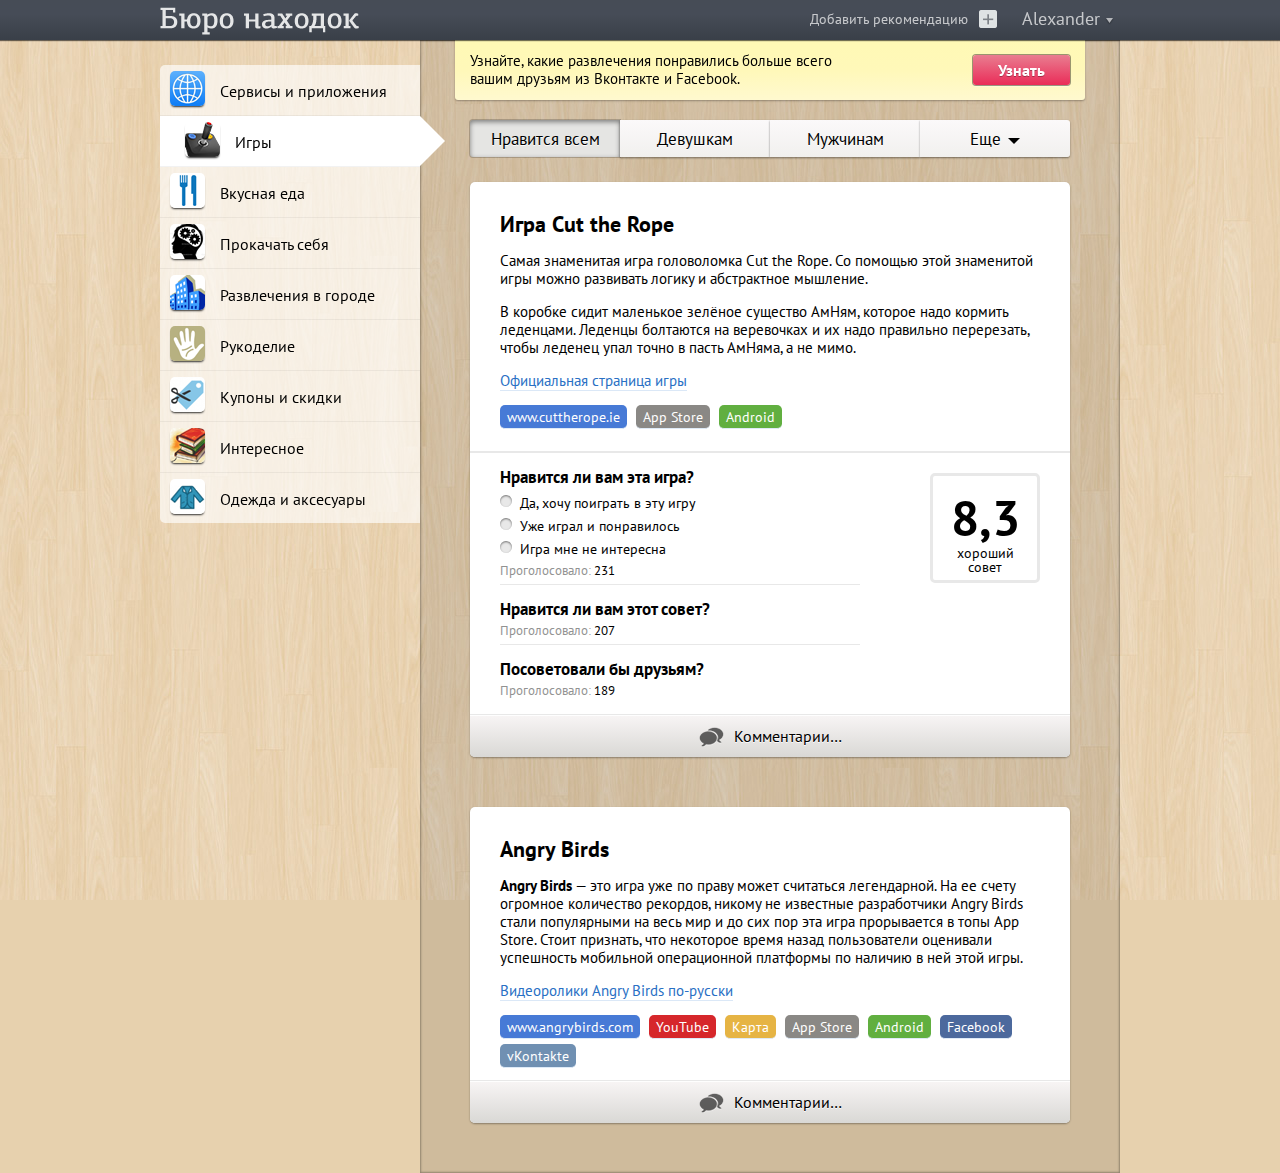
==== commit 808f2dc5: "[+] Polls" ====
--- a/index.html
+++ b/index.html
@@ -25,6 +25,12 @@
                 $('.popup-container').removeClass('showing');
                 $('html').css({'overflow':''})
             });
+            $('.poll-answer').click(function(event) {
+                event.preventDefault();
+                var el = $(this);
+                el.closest('.poll').addClass('poll-results');
+                el.closest('.poll-hide-mask').removeClass('is-active');
+            });
         });
     </script>
 </head>
@@ -177,10 +183,118 @@
                 </section>
 
                 <article class="rec">
+                    <a href="#"><img class="rec-illustration" src="http://img-fotki.yandex.ru/get/6417/31684961.0/0_57719_2d4c6a7_L.jpg" alt=""></a>
+                    <h1>Игра Cut the Rope</h1>
+                    <p>Самая знаменитая игра головоломка Cut the Rope. Со помощью этой знаменитой игры можно развивать логику и абстрактное мышление.</p>
+                    <p>В коробке сидит маленькое зелёное существо АмНям, которое надо кормить леденцами. Леденцы болтаются на веревочках и их надо правильно перерезать, чтобы леденец упал точно в пасть АмНяма, а не мимо.</p>
+                    <p><a href="#">Официальная страница игры</a></p>
+                    <p>
+                        <a class="tag home-tag"href="#">www.cuttherope.ie</a>
+                        <a class="tag apple-tag"href="#">App Store</a>
+                        <a class="tag android-tag"href="#">Android</a>
+                    </p>
+                    <div class="poll-holder">
+                        <div class="rec-mark-holder">
+                            <h1>8,3</h1>
+                            <h2>хороший <br /> совет</h2>
+                        </div>
+
+                        <div class="poll group">
+                            <h1 class="poll-question">Нравится ли вам эта игра?</h1>
+                            <div class="poll-hide-mask">
+                                <div class="poll-answer">
+                                    <div class="poll-radiobtn">
+                                        <div class="poll-bar" style="width:35%"></div>
+                                        <span class="poll-legend">35% – 80</span>
+                                    </div>
+                                    <span class="poll-answer-text">Да, хочу поиграть в эту игру</span>
+                                </div>
+                                <div class="poll-answer">
+                                    <div class="poll-radiobtn">
+                                        <div class="poll-bar" style="width:53%"></div>
+                                        <span class="poll-legend">53% – 122</span>
+                                    </div>
+                                    <span class="poll-answer-text">Уже играл и понравилось</span>
+                                </div>
+                                <div class="poll-answer">
+                                    <div class="poll-radiobtn">
+                                        <div class="poll-bar" style="width:12%"></div>
+                                        <span class="poll-legend">12% – 29</span>
+                                    </div>
+                                    <span class="poll-answer-text">Игра мне не интересна</span>
+                                </div>
+                            </div>
+                            <div class="poll-participants"><span class="sub-dark-color">Проголосовало:</span> 231</div>
+                        </div>
+
+                        <div class="poll group">
+                            <h1 class="poll-question">Нравится ли вам этот совет?</h1>
+                            <div class="poll-hide-mask is-active">                                    
+                                <div class="poll-answer">
+                                    <div class="poll-radiobtn">
+                                        <div class="poll-bar" style="width:50%"></div>
+                                        <span class="poll-legend">50% – 103</span>
+                                    </div>
+                                    <span class="poll-answer-text">Да, хороший и информативный</span>
+                                </div>
+                                <div class="poll-answer">
+                                    <div class="poll-radiobtn">
+                                        <div class="poll-bar" style="width:30%"></div>
+                                        <span class="poll-legend">30% – 74</span>
+                                    </div>
+                                    <span class="poll-answer-text">Неплохой</span>
+                                </div>
+                                <div class="poll-answer">
+                                    <div class="poll-radiobtn">
+                                        <div class="poll-bar" style="width:20%"></div>
+                                        <span class="poll-legend">20% – 45</span>
+                                    </div>
+                                    <span class="poll-answer-text">Совсем не нравится</span>
+                                </div>
+                            </div>
+                            <div class="poll-participants"><span class="sub-dark-color">Проголосовало:</span> 207</div>
+                        </div>
+
+                        <div class="poll group">
+                            <h1 class="poll-question">Посоветовали бы друзьям?</h1>
+                            <div class="poll-hide-mask is-active">
+                                <div class="poll-answer">
+                                    <div class="poll-radiobtn">
+                                        <div class="poll-bar" style="width:70%"></div>
+                                        <span class="poll-legend">70% – 145</span>
+                                    </div>
+                                    <span class="poll-answer-text">Точно да</span>
+                                </div>
+                                <div class="poll-answer">
+                                    <div class="poll-radiobtn">
+                                        <div class="poll-bar" style="width:4%"></div>
+                                        <span class="poll-legend">04% – 1</span>
+                                    </div>
+                                    <span class="poll-answer-text">Возможно</span>
+                                </div>
+                                <div class="poll-answer">
+                                    <div class="poll-radiobtn">
+                                        <div class="poll-bar" style="width:26%"></div>
+                                        <span class="poll-legend">26% – 32</span>
+                                    </div>
+                                    <span class="poll-answer-text">Точно нет</span>
+                                </div>
+                            </div>
+                            <div class="poll-participants"><span class="sub-dark-color">Проголосовало:</span> 189</div>
+                        </div>
+                    </div>
+                    <div class="comment-btn"><i class="icn-comments"></i>Комментарии…</div>
+                </article>
+
+                <!--  <div class="split-buttons-holder double-btn group">
+                    <a href="#" class="small-btn green-btn"><i class="icn-add-rec"></i>Добавить рекомендацию</a>
+                    <a href="#" class="small-btn green-btn"><i class="icn-discussion"></i>Создать обсуждение</a>
+                </div> -->
+
+                <article class="rec">
                     <a href="#"><img class="rec-illustration" src="http://img-fotki.yandex.ru/get/6416/31684961.0/0_57718_8b34c7d4_L.jpg" alt=""></a>
                     <h1>Angry Birds</h1>
-                    <p><b>Angry Birds</b> — это игра уже по праву может считаться легендарной. На ее счету огромное количество рекордов, никому не известные разработчики Angry Birds стали популярными на весь мир и до сих пор эта игра прорывается в топы App Store. Стоит признать, что некоторое время назад пользователи оценивали успешность мобильной операционной платформы по наличию в ней именно этой игры.</p>
-                    <p>На днях стало известно, что разработчики собираются выпустить новую версию своей популярной аркады.</p>
+                    <p><b>Angry Birds</b> — это игра уже по праву может считаться легендарной. На ее счету огромное количество рекордов, никому не известные разработчики Angry Birds стали популярными на весь мир и до сих пор эта игра прорывается в топы App Store. Стоит признать, что некоторое время назад пользователи оценивали успешность мобильной операционной платформы по наличию в ней этой игры.</p>
                     <p><a href="#">Видеоролики Angry Birds по-русски</a></p>
                     <p>
                         <a class="tag home-tag"href="#">www.angrybirds.com</a>
@@ -194,24 +308,6 @@
                     <div class="comment-btn"><i class="icn-comments"></i>Комментарии…</div>
                 </article>
 
-                <div class="split-buttons-holder double-btn group">
-                    <a href="#" class="small-btn green-btn"><i class="icn-add-rec"></i>Добавить рекомендацию</a>
-                    <a href="#" class="small-btn green-btn"><i class="icn-discussion"></i>Создать обсуждение</a>
-                </div>
-
-                <article class="rec">
-                    <a href="#"><img class="rec-illustration" src="http://img-fotki.yandex.ru/get/6417/31684961.0/0_57719_2d4c6a7_L.jpg" alt=""></a>
-                    <h1>Cut the Rope</h1>
-                    <p>Самая знаменитая игра головоломка Cut the Rope. Со помощью этой знаменитой игры можно развивать логику и абстрактное мышление. Игра основана на физике.</p>
-                    <p>В коробке сидит маленькое зелёное существо АмНям, которое надо кормить леденцами. Леденцы болтаются на веревочках и их надо правильно перерезать, чтобы леденец упал точно в пасть АмНяма, а не мимо.</p>
-                    <p><a href="#">Официальная страница игры</a></p>
-                    <p>
-                        <a class="tag home-tag"href="#">www.cuttherope.ie</a>
-                        <a class="tag apple-tag"href="#">App Store</a>
-                        <a class="tag android-tag"href="#">Android</a>
-                    </p>
-                    <div class="comment-btn"><i class="icn-comments"></i>Комментарии…</div>
-                </article>
             </section>
 
         </div><!-- inner -->
--- a/static/stylesheets/screen.css
+++ b/static/stylesheets/screen.css
@@ -1 +1 @@
-@import url(http://fonts.googleapis.com/css?family=PT+Sans:400,700&subset=latin,cyrillic);html,body,div,span,applet,object,iframe,h1,h2,h3,h4,h5,h6,p,blockquote,pre,a,abbr,acronym,address,big,cite,code,del,dfn,em,img,ins,kbd,q,s,samp,small,strike,strong,sub,sup,tt,var,b,u,i,center,dl,dt,dd,ol,ul,li,fieldset,form,label,legend,table,caption,tbody,tfoot,thead,tr,th,td,article,aside,canvas,details,embed,figure,figcaption,footer,header,hgroup,menu,nav,output,ruby,section,summary,time,mark,audio,video{margin:0;padding:0;border:0;font:inherit;font-size:100%;vertical-align:baseline}html{line-height:1}ol,ul{list-style:none}table{border-collapse:collapse;border-spacing:0}caption,th,td{text-align:left;font-weight:normal;vertical-align:middle}q,blockquote{quotes:none}q:before,q:after,blockquote:before,blockquote:after{content:"";content:none}a img{border:none}article,aside,details,figcaption,figure,footer,header,hgroup,menu,nav,section,summary{display:block}body{-webkit-font-smoothing:antialiased;font-family:"PT Sans",sans-serif;font-size:62.5%;line-height:1.8em}body.wood{background:url('/static/images/bg.jpg?1360445668') repeat #e7d1ae;background-attachment:fixed}body.gray{background:url('/static/images/bg3.png?1346178903') repeat #e7d1ae;background-attachment:fixed}body.blue{background:url('/static/images/bg2.png?1360446982') repeat #e7d1ae;background-attachment:fixed}.site-main-header{font-size:1.8em;background:-webkit-gradient(linear, 50% 0%, 50% 100%, color-stop(0%, #464c56), color-stop(35%, #464c57), color-stop(100%, #393f48));background:-webkit-linear-gradient(top, #464c56,#464c57 35%,#393f48);background:-moz-linear-gradient(top, #464c56,#464c57 35%,#393f48);background:-o-linear-gradient(top, #464c56,#464c57 35%,#393f48);background:linear-gradient(top, #464c56,#464c57 35%,#393f48);width:100%;height:40px;-webkit-box-shadow:0 1px 1px 0 rgba(0,0,0,0.55);-moz-box-shadow:0 1px 1px 0 rgba(0,0,0,0.55);box-shadow:0 1px 1px 0 rgba(0,0,0,0.55);position:fixed;z-index:10}.inner{width:100%;max-width:960px;margin:0 auto;position:relative}a{color:#2970c4;text-decoration:none}a:visited{color:#2970c4}a:focus{color:#21599f}a:hover{color:#21599f}a:active{color:#1b4982}strong,b{font-weight:bold}.logo{background:url('/static/images/logo.png?1360022173');display:block;float:left;height:40px;width:199px}.logo-title{font-weight:bold;color:#ffea68;position:absolute;top:12px;left:210px;z-index:5}.logo-title:before{content:"— "}.add-recomendation{font-size:0.8em;color:rgba(255,255,255,0.7) !important;float:right;margin:10px 0 0}.add-recomendation .icn-plus{margin:0 0 -4px 7px}.add-recomendation:hover{color:#fff !important}.add-recomendation:hover .icn-plus{height:18px;width:18px;background-position:0 -36px}.nav-item{color:rgba(255,255,255,0.85) !important;display:inline-block;float:right;margin-left:10px;padding:10px 0 15px 10px}.nav-item:hover{color:#fff !important}.user-box{color:rgba(255,255,255,0.7);text-align:right;float:right;margin-left:15px;padding:9px 0 16px 10px;position:relative;cursor:pointer;z-index:5}.user-box:hover{color:#fff;background:rgba(255,255,255,0.35)}.user-box:hover .user-box-items-holder{top:40px;filter:progid:DXImageTransform.Microsoft.Alpha(Opacity=10000);opacity:100;pointer-events:auto}.user-box:hover x:-o-prefocus,.user-box:hover .user-box-items-holder{z-index:5}.user-box:hover .icn-user-arrow{filter:progid:DXImageTransform.Microsoft.Alpha(Opacity=10000);opacity:100}.icn-user-arrow{margin-bottom:-2px;filter:progid:DXImageTransform.Microsoft.Alpha(Opacity=60);opacity:0.6}.user-name{font-size:1em}.user-box-items-holder{font-size:0.9em;text-align:left;background:#fff;display:block;-webkit-box-sizing:border-box;-moz-box-sizing:border-box;box-sizing:border-box;min-width:150px;padding:8px 0;-moz-border-radius-bottomleft:3px;-webkit-border-bottom-left-radius:3px;border-bottom-left-radius:3px;-moz-border-radius-bottomright:3px;-webkit-border-bottom-right-radius:3px;border-bottom-right-radius:3px;-webkit-box-shadow:0 3px 4px 0px rgba(0,0,0,0.35);-moz-box-shadow:0 3px 4px 0px rgba(0,0,0,0.35);box-shadow:0 3px 4px 0px rgba(0,0,0,0.35);position:absolute;top:50px;right:0;z-index:4;filter:progid:DXImageTransform.Microsoft.Alpha(Opacity=0);opacity:0;pointer-events:none;-webkit-transform:translateZ(0);-moz-transform:translateZ(0);-ms-transform:translateZ(0);-o-transform:translateZ(0);transform:translateZ(0);-webkit-transition:all 150ms ease-in-out;-webkit-transition-delay:1ms;-moz-transition:all 150ms ease-in-out 1ms;-o-transition:all 150ms ease-in-out 1ms;transition:all 150ms ease-in-out 1ms}.user-box-items-holder .user-box-item{color:gray;display:block;margin:0 10px;padding:3px 10px;border:none}.user-box-items-holder .user-box-item:hover{color:#000}x:-o-prefocus,.user-box-items-holder{z-index:-1}.hor-splitter{background:rgba(0,0,0,0.2);height:1px;margin:5px 10px}.grid{float:left}.col-1-2{-webkit-box-sizing:border-box;-moz-box-sizing:border-box;box-sizing:border-box;width:50%}.themes-list-holder{font-size:1.6em;background:rgba(255,255,255,0.65);width:260px;-moz-border-radius-topleft:5px;-webkit-border-top-left-radius:5px;border-top-left-radius:5px;-moz-border-radius-bottomleft:5px;-webkit-border-bottom-left-radius:5px;border-bottom-left-radius:5px;position:fixed;top:65px}.theme-item{display:block;height:50px;border-bottom:solid 1px rgba(0,0,0,0.05);-webkit-transition:all 170ms ease-in-out;-webkit-transition-delay:1ms;-moz-transition:all 170ms ease-in-out 1ms;-o-transition:all 170ms ease-in-out 1ms;transition:all 170ms ease-in-out 1ms;cursor:pointer}.theme-item:first-child{-moz-border-radius-topleft:5px;-webkit-border-top-left-radius:5px;border-top-left-radius:5px}.theme-item:last-child{border:none;-moz-border-radius-bottomleft:5px;-webkit-border-bottom-left-radius:5px;border-bottom-left-radius:5px}.theme-item:hover{background:rgba(255,255,255,0.5)}.theme-item.selected{background:#fff;padding-left:15px;cursor:default}.theme-icon-holder{float:left;width:50px}.theme-icn{margin:6px 10px 4px;-webkit-border-radius:5px;-moz-border-radius:5px;-ms-border-radius:5px;-o-border-radius:5px;border-radius:5px;-webkit-box-shadow:0 2px 2px -1px rgba(0,0,0,0.8);-moz-box-shadow:0 2px 2px -1px rgba(0,0,0,0.8);box-shadow:0 2px 2px -1px rgba(0,0,0,0.8)}.theme-name{color:#000;float:left;margin:17px 10px 0}.active-arrow{border:25px solid transparent;border-left:25px solid #fff;border-right:0;height:0;width:0;position:absolute;right:0;filter:progid:DXImageTransform.Microsoft.Alpha(Opacity=0);opacity:0;-webkit-transition:all 200ms ease-in-out;-webkit-transition-delay:1ms;-moz-transition:all 200ms ease-in-out 1ms;-o-transition:all 200ms ease-in-out 1ms;transition:all 200ms ease-in-out 1ms}.theme-item.selected .active-arrow{right:-25px;filter:progid:DXImageTransform.Microsoft.Alpha(Opacity=100);opacity:1;-webkit-transition:all 100ms ease-in-out;-webkit-transition-delay:100ms;-moz-transition:all 100ms ease-in-out 100ms;-o-transition:all 100ms ease-in-out 100ms;transition:all 100ms ease-in-out 100ms}.main-banner{background:#fff8b9;background-image:-webkit-gradient(linear, 50% 0%, 50% 100%, color-stop(0%, #fff9b5), color-stop(50%, #fff8b9), color-stop(100%, #fff9cf));background-image:-webkit-linear-gradient(top, #fff9b5,#fff8b9 50%,#fff9cf);background-image:-moz-linear-gradient(top, #fff9b5,#fff8b9 50%,#fff9cf);background-image:-o-linear-gradient(top, #fff9b5,#fff8b9 50%,#fff9cf);background-image:linear-gradient(top, #fff9b5,#fff8b9 50%,#fff9cf);display:block;height:60px;width:630px;margin-left:295px;-moz-border-radius-bottomleft:3px;-webkit-border-bottom-left-radius:3px;border-bottom-left-radius:3px;-moz-border-radius-bottomright:3px;-webkit-border-bottom-right-radius:3px;border-bottom-right-radius:3px;-webkit-box-shadow:rgba(0,0,0,0.3) 0 1px 2px 0;-moz-box-shadow:rgba(0,0,0,0.3) 0 1px 2px 0;box-shadow:rgba(0,0,0,0.3) 0 1px 2px 0;position:fixed;top:40px;z-index:5}.banner-text{font-size:1.4em;line-height:1.2em;vertical-align:middle;display:table-cell;width:350px;height:60px;padding:0 15px}.banner-big-font .banner-text{font-size:1.5em;width:400px}.banner-btn-holder{position:absolute;top:15px;right:10px;z-index:5}.banner-btn-holder .small-btn,.banner-btn-holder .big-btn{margin-right:5px}.banner-big-font .banner-btn-holder .small-btn,.banner-big-font .banner-btn-holder .big-btn{font-size:1.6em;padding:6px 25px}.filters-holder{margin:30px 50px 0}.filters-holder .big-btn{text-align:center;-webkit-box-sizing:border-box;-moz-box-sizing:border-box;box-sizing:border-box;float:left;width:25%;margin:0;-webkit-border-radius:0;-moz-border-radius:0;-ms-border-radius:0;-o-border-radius:0;border-radius:0;-webkit-box-shadow:0 1px 2px 0px rgba(0,0,0,0.45);-moz-box-shadow:0 1px 2px 0px rgba(0,0,0,0.45);box-shadow:0 1px 2px 0px rgba(0,0,0,0.45)}.filters-holder .big-btn:first-child{-moz-border-radius-topleft:3px;-webkit-border-top-left-radius:3px;border-top-left-radius:3px;-moz-border-radius-bottomleft:3px;-webkit-border-bottom-left-radius:3px;border-bottom-left-radius:3px}.filters-holder .big-btn:last-child{-moz-border-radius-topright:3px;-webkit-border-top-right-radius:3px;border-top-right-radius:3px;-moz-border-radius-bottomright:3px;-webkit-border-bottom-right-radius:3px;border-bottom-right-radius:3px}.filters-holder .big-btn.selected{background:#e5e5e3;-webkit-box-shadow:rgba(0,0,0,0.2) 0 0 0 1px,rgba(0,0,0,0.45) 0 2px 5px 0px inset;-moz-box-shadow:rgba(0,0,0,0.2) 0 0 0 1px,rgba(0,0,0,0.45) 0 2px 5px 0px inset;box-shadow:rgba(0,0,0,0.2) 0 0 0 1px,rgba(0,0,0,0.45) 0 2px 5px 0px inset;cursor:default}.filter-arrow-down{border:25px solid transparent;border-top:25px solid #fff;border-bottom:0;height:0;width:0;display:inline-block;margin-left:2px;border-width:6px;border-top-color:#000;position:relative;top:-1px}.small-btn,.big-btn{font-size:1.4em;font-weight:bold;display:inline-block;padding:4px 10px;-webkit-border-radius:3px;-moz-border-radius:3px;-ms-border-radius:3px;-o-border-radius:3px;border-radius:3px;-webkit-box-shadow:rgba(0,0,0,0.4) 0 0 0 1px,rgba(255,255,255,0.3) 0 2px 0px 0px;-moz-box-shadow:rgba(0,0,0,0.4) 0 0 0 1px,rgba(255,255,255,0.3) 0 2px 0px 0px;box-shadow:rgba(0,0,0,0.4) 0 0 0 1px,rgba(255,255,255,0.3) 0 2px 0px 0px;-webkit-user-select:none;-moz-user-select:none;user-select:none;cursor:pointer}.big-btn{font-size:1.7em;font-weight:normal;padding:10px 15px 9px;-webkit-box-shadow:rgba(0,0,0,0.2) 0 0 0 1px,rgba(255,255,255,0.3) 0 2px 0px 0px;-moz-box-shadow:rgba(0,0,0,0.2) 0 0 0 1px,rgba(255,255,255,0.3) 0 2px 0px 0px;box-shadow:rgba(0,0,0,0.2) 0 0 0 1px,rgba(255,255,255,0.3) 0 2px 0px 0px}.red-btn{color:#fff !important;text-shadow:0 1px 0 rgba(0,0,0,0.3);background-image:-webkit-gradient(linear, 50% 0%, 50% 100%, color-stop(0%, #e97d90), color-stop(100%, #ea2c58));background-image:-webkit-linear-gradient(top, #e97d90,#ea2c58);background-image:-moz-linear-gradient(top, #e97d90,#ea2c58);background-image:-o-linear-gradient(top, #e97d90,#ea2c58);background-image:linear-gradient(top, #e97d90,#ea2c58)}.red-btn:hover{background-image:-webkit-gradient(linear, 50% 0%, 50% 100%, color-stop(0%, #e97d90), color-stop(100%, #de2a54));background-image:-webkit-linear-gradient(top, #e97d90,#de2a54);background-image:-moz-linear-gradient(top, #e97d90,#de2a54);background-image:-o-linear-gradient(top, #e97d90,#de2a54);background-image:linear-gradient(top, #e97d90,#de2a54)}.red-btn:active{-webkit-box-shadow:rgba(0,0,0,0.4) 0 0 0 1px,rgba(0,0,0,0.5) 0 1px 3px 0px inset;-moz-box-shadow:rgba(0,0,0,0.4) 0 0 0 1px,rgba(0,0,0,0.5) 0 1px 3px 0px inset;box-shadow:rgba(0,0,0,0.4) 0 0 0 1px,rgba(0,0,0,0.5) 0 1px 3px 0px inset}.gray-btn{color:#000 !important;text-shadow:0 1px 0 rgba(255,255,255,0.9);background-image:-webkit-gradient(linear, 50% 0%, 50% 100%, color-stop(0%, #fbf9fa), color-stop(100%, #f1f0ee));background-image:-webkit-linear-gradient(top, #fbf9fa,#f1f0ee);background-image:-moz-linear-gradient(top, #fbf9fa,#f1f0ee);background-image:-o-linear-gradient(top, #fbf9fa,#f1f0ee);background-image:linear-gradient(top, #fbf9fa,#f1f0ee)}.gray-btn:hover{background-image:-webkit-gradient(linear, 50% 0%, 50% 100%, color-stop(0%, #fbf9fa), color-stop(100%, #e5e5e3));background-image:-webkit-linear-gradient(top, #fbf9fa,#e5e5e3);background-image:-moz-linear-gradient(top, #fbf9fa,#e5e5e3);background-image:-o-linear-gradient(top, #fbf9fa,#e5e5e3);background-image:linear-gradient(top, #fbf9fa,#e5e5e3)}.gray-btn:active{-webkit-box-shadow:rgba(0,0,0,0.4) 0 0 0 1px,rgba(0,0,0,0.5) 0 1px 3px 0px inset;-moz-box-shadow:rgba(0,0,0,0.4) 0 0 0 1px,rgba(0,0,0,0.5) 0 1px 3px 0px inset;box-shadow:rgba(0,0,0,0.4) 0 0 0 1px,rgba(0,0,0,0.5) 0 1px 3px 0px inset}.green-btn{color:#fff !important;text-shadow:0 1px 0 rgba(0,0,0,0.3);background-image:-webkit-gradient(linear, 50% 0%, 50% 100%, color-stop(0%, #3f9e63), color-stop(100%, #1c7a40));background-image:-webkit-linear-gradient(top, #3f9e63,#1c7a40);background-image:-moz-linear-gradient(top, #3f9e63,#1c7a40);background-image:-o-linear-gradient(top, #3f9e63,#1c7a40);background-image:linear-gradient(top, #3f9e63,#1c7a40)}.green-btn:hover{background-image:-webkit-gradient(linear, 50% 0%, 50% 100%, color-stop(0%, #3f9e63), color-stop(100%, #196e3a));background-image:-webkit-linear-gradient(top, #3f9e63,#196e3a);background-image:-moz-linear-gradient(top, #3f9e63,#196e3a);background-image:-o-linear-gradient(top, #3f9e63,#196e3a);background-image:linear-gradient(top, #3f9e63,#196e3a)}.green-btn:active{-webkit-box-shadow:rgba(0,0,0,0.4) 0 0 0 1px,rgba(0,0,0,0.5) 0 1px 3px 0px inset;-moz-box-shadow:rgba(0,0,0,0.4) 0 0 0 1px,rgba(0,0,0,0.5) 0 1px 3px 0px inset;box-shadow:rgba(0,0,0,0.4) 0 0 0 1px,rgba(0,0,0,0.5) 0 1px 3px 0px inset}.disabled-btn{filter:progid:DXImageTransform.Microsoft.Alpha(Opacity=30);opacity:0.3;cursor:default;pointer-events:none}.comment-btn{font-size:1.6em;text-shadow:0 1px 0 rgba(255,255,255,0.9);text-align:center;background:#d9d8d5;background-image:-webkit-gradient(linear, 50% 0%, 50% 100%, color-stop(0%, #f8f5f5), color-stop(100%, #d9d8d5));background-image:-webkit-linear-gradient(top, #f8f5f5,#d9d8d5);background-image:-moz-linear-gradient(top, #f8f5f5,#d9d8d5);background-image:-o-linear-gradient(top, #f8f5f5,#d9d8d5);background-image:linear-gradient(top, #f8f5f5,#d9d8d5);margin-bottom:-15px;padding:12px 0;border-top:solid 1px #e8e8e8;-moz-border-radius-bottomleft:5px;-webkit-border-bottom-left-radius:5px;border-bottom-left-radius:5px;-moz-border-radius-bottomright:5px;-webkit-border-bottom-right-radius:5px;border-bottom-right-radius:5px;-webkit-box-shadow:rgba(255,255,255,0.85) 0 1px 0 0 inset;-moz-box-shadow:rgba(255,255,255,0.85) 0 1px 0 0 inset;box-shadow:rgba(255,255,255,0.85) 0 1px 0 0 inset;cursor:pointer;-webkit-user-select:none;-moz-user-select:none;user-select:none}.comment-btn:hover{background:#c3c2bf;background-image:-webkit-gradient(linear, 50% 0%, 50% 100%, color-stop(0%, #eeecec), color-stop(100%, #c3c2bf));background-image:-webkit-linear-gradient(top, #eeecec,#c3c2bf);background-image:-moz-linear-gradient(top, #eeecec,#c3c2bf);background-image:-o-linear-gradient(top, #eeecec,#c3c2bf);background-image:linear-gradient(top, #eeecec,#c3c2bf)}.comment-btn:active{-webkit-box-shadow:rgba(0,0,0,0.65) 0 2px 5px -3px inset;-moz-box-shadow:rgba(0,0,0,0.65) 0 2px 5px -3px inset;box-shadow:rgba(0,0,0,0.65) 0 2px 5px -3px inset;-webkit-transform:translateY(1px);-moz-transform:translateY(1px);-ms-transform:translateY(1px);-o-transform:translateY(1px);transform:translateY(1px)}.comment-btn .icn-comments{margin:0 10px -5px 0;filter:progid:DXImageTransform.Microsoft.Alpha(Opacity=60);opacity:0.6}.split-buttons-holder{text-align:center;margin:-20px 100px 30px}.split-buttons-holder .small-btn,.split-buttons-holder .big-btn{-webkit-box-sizing:border-box;-moz-box-sizing:border-box;box-sizing:border-box;float:left;padding:8px 10px;-webkit-border-radius:0;-moz-border-radius:0;-ms-border-radius:0;-o-border-radius:0;border-radius:0}.split-buttons-holder .small-btn:first-child,.split-buttons-holder .big-btn:first-child{-moz-border-radius-topleft:5px;-webkit-border-top-left-radius:5px;border-top-left-radius:5px;-moz-border-radius-bottomleft:5px;-webkit-border-bottom-left-radius:5px;border-bottom-left-radius:5px}.split-buttons-holder .small-btn:last-child,.split-buttons-holder .big-btn:last-child{-moz-border-radius-topright:5px;-webkit-border-top-right-radius:5px;border-top-right-radius:5px;-moz-border-radius-bottomright:5px;-webkit-border-bottom-right-radius:5px;border-bottom-right-radius:5px}.double-btn .small-btn,.double-btn .big-btn{font-size:1.5em;width:50%}.double-btn .small-btn i,.double-btn .big-btn i{margin:0 8px -4px 0}.popup-container{background:rgba(255,255,255,0.85);width:100%;height:100%;overflow:auto;position:fixed;top:0;left:0;z-index:10;filter:progid:DXImageTransform.Microsoft.Alpha(Opacity=0);opacity:0;pointer-events:none;-webkit-transition:opacity 180ms ease-in-out;-webkit-transition-delay:1ms;-moz-transition:opacity 180ms ease-in-out 1ms;-o-transition:opacity 180ms ease-in-out 1ms;transition:opacity 180ms ease-in-out 1ms}.popup-container.showing{z-index:10;pointer-events:auto;filter:progid:DXImageTransform.Microsoft.Alpha(Opacity=10000);opacity:100}x:-o-prefocus,.popup-container{z-index:-1}.popup-holder{width:450px;margin-left:-225px;padding:75px 0 50px;position:absolute;left:50%;z-index:20;-webkit-transform:translateY(-30px);-moz-transform:translateY(-30px);-ms-transform:translateY(-30px);-o-transform:translateY(-30px);transform:translateY(-30px);-webkit-transition:-webkit-transform 300ms ease-in-out;-webkit-transition-delay:1ms;-moz-transition:-moz-transform 300ms ease-in-out 1ms;-o-transition:-o-transform 300ms ease-in-out 1ms;transition:transform 300ms ease-in-out 1ms}.showing .popup-holder{-webkit-transform:translateY(0);-moz-transform:translateY(0);-ms-transform:translateY(0);-o-transform:translateY(0);transform:translateY(0)}.popup-body,.single-page-body{background:#fff;padding-bottom:30px;-webkit-border-radius:5px;-moz-border-radius:5px;-ms-border-radius:5px;-o-border-radius:5px;border-radius:5px;-webkit-box-shadow:rgba(0,0,0,0.45) 0 2px 5px 0;-moz-box-shadow:rgba(0,0,0,0.45) 0 2px 5px 0;box-shadow:rgba(0,0,0,0.45) 0 2px 5px 0;position:relative}.popup-body h1,.single-page-body h1{font-size:2.5em;line-height:1.2em;font-weight:bold;padding:30px 50px 0}.popup-body p,.single-page-body p{font-size:1.5em;padding:10px 50px 5px}.close-popup-btn{font-size:2.8em;color:#000 !important;display:block;position:absolute;top:15px;right:15px;filter:progid:DXImageTransform.Microsoft.Alpha(Opacity=50);opacity:0.5}.close-popup-btn:hover{filter:progid:DXImageTransform.Microsoft.Alpha(Opacity=100);opacity:1}.field{margin:10px 0 0}.popup-body .field,.single-page-body .field{margin:15px 50px 0}.popup-body .field.btn-field,.single-page-body .field.btn-field{margin-top:25px}.popup-body .field.btn-field .small-btn,.single-page-body .field.btn-field .small-btn,.popup-body .field.btn-field .big-btn,.single-page-body .field.btn-field .big-btn{margin-right:20px}.field label{font-size:1.4em}.field .addition-label{float:right}.caption{font-size:1.2em;color:red;display:none;margin:3px 0 0}.error-field .caption{display:block}.text-input,.text-area{font-family:"PT Sans",sans-serif;font-size:1.8em;-webkit-box-sizing:border-box;-moz-box-sizing:border-box;box-sizing:border-box;width:100%;margin:5px 0 0;padding:3px 10px;border:none;outline:none;-webkit-border-radius:5px;-moz-border-radius:5px;-ms-border-radius:5px;-o-border-radius:5px;border-radius:5px;-webkit-box-shadow:rgba(0,0,0,0.6) 0 0 2px 0;-moz-box-shadow:rgba(0,0,0,0.6) 0 0 2px 0;box-shadow:rgba(0,0,0,0.6) 0 0 2px 0;-webkit-appearance:none}.text-input:focus,.text-area:focus{-webkit-box-shadow:rgba(0,0,0,0.3) 0 0 2px 0,rgba(70,169,226,0.9) 0 0 5px 0;-moz-box-shadow:rgba(0,0,0,0.3) 0 0 2px 0,rgba(70,169,226,0.9) 0 0 5px 0;box-shadow:rgba(0,0,0,0.3) 0 0 2px 0,rgba(70,169,226,0.9) 0 0 5px 0}.error-field .text-input,.error-field .text-area{background:rgba(255,0,0,0.05)}.text-area{min-height:150px;resize:vertical}.radio-btn{margin:0 7px 0 10px;position:relative;top:-1px}.recs-holder{background:rgba(0,0,0,0.1);float:right;width:72.91667%;margin:40px 0 -3px;-webkit-box-shadow:inset 0 0 2px 1px rgba(0,0,0,0.3);-moz-box-shadow:inset 0 0 2px 1px rgba(0,0,0,0.3);box-shadow:inset 0 0 2px 1px rgba(0,0,0,0.3)}.recs-holder.not-signed-in{padding-top:50px}.rec{background:#fff;width:85.71429%;margin:25px auto 50px;padding-bottom:15px;-webkit-border-radius:5px;-moz-border-radius:5px;-ms-border-radius:5px;-o-border-radius:5px;border-radius:5px;-webkit-box-shadow:0 1px 2px 0px rgba(0,0,0,0.35);-moz-box-shadow:0 1px 2px 0px rgba(0,0,0,0.35);box-shadow:0 1px 2px 0px rgba(0,0,0,0.35);position:relative}.rec h1{font-size:2.2em;line-height:1.2em;font-weight:bold;padding:0.5em 5% 0.3em}.rec p{font-size:1.5em;padding:0.5em 5%}.rec p a{border-bottom:solid 1px #dbe8f7}.rec-illustration{width:100%;margin:0 auto;-moz-border-radius-topleft:5px;-webkit-border-top-left-radius:5px;border-top-left-radius:5px;-moz-border-radius-topright:5px;-webkit-border-top-right-radius:5px;border-top-right-radius:5px}.tag{font-size:0.9em;color:#fff !important;display:inline-block;margin:0 5px 5px 0;padding:3px 7px 2px;-webkit-border-radius:5px;-moz-border-radius:5px;-ms-border-radius:5px;-o-border-radius:5px;border-radius:5px;filter:progid:DXImageTransform.Microsoft.Alpha(Opacity=90);opacity:0.9}.tag:hover{filter:progid:DXImageTransform.Microsoft.Alpha(Opacity=10000);opacity:100}.youtube-tag{background:#d21015}.home-tag{background:#346cd2}.apple-tag{background:#7e7c78}.android-tag{background:#51a72c}.map-tag{background:#e4ac30}.fb-tag{background:#395993}.vk-tag{background:#6185aa}.single-page-body{display:block;padding-top:40px;-webkit-border-radius:0;-moz-border-radius:0;-ms-border-radius:0;-o-border-radius:0;border-radius:0}i{background:url('/static/images/icons-s2efb105ecc.png');display:inline-block}.icn-add-rec{height:20px;width:25px;background-position:0 -94px}.icn-apps{height:35px;width:35px;background-position:0 -464px}.icn-city{height:35px;width:35px;background-position:0 -429px}.icn-clothes{height:35px;width:35px;background-position:0 -219px}.icn-comments{height:20px;width:25px;background-position:0 -74px}.icn-dating{height:35px;width:35px;background-position:0 -149px}.icn-deals{height:35px;width:35px;background-position:0 -114px}.icn-discussion{height:20px;width:25px;background-position:0 -54px}.icn-food{height:35px;width:35px;background-position:0 -184px}.icn-games{height:35px;width:35px;background-position:0 -499px}.icn-handmade{height:35px;width:35px;background-position:0 -254px}.icn-humor{height:35px;width:35px;background-position:0 -289px}.icn-interesting{height:35px;width:35px;background-position:0 -324px}.icn-money{height:35px;width:35px;background-position:0 -359px}.icn-personal{height:35px;width:35px;background-position:0 -394px}.icn-plus-hover{height:18px;width:18px;background-position:0 -36px}.icn-plus{height:18px;width:18px;background-position:0 -18px}.icn-user-arrow{height:18px;width:20px;background-position:0 0}.theme-item:after,.group:after{content:"";display:table;clear:both}
+@import url(http://fonts.googleapis.com/css?family=PT+Sans:400,700&subset=latin,cyrillic);html,body,div,span,applet,object,iframe,h1,h2,h3,h4,h5,h6,p,blockquote,pre,a,abbr,acronym,address,big,cite,code,del,dfn,em,img,ins,kbd,q,s,samp,small,strike,strong,sub,sup,tt,var,b,u,i,center,dl,dt,dd,ol,ul,li,fieldset,form,label,legend,table,caption,tbody,tfoot,thead,tr,th,td,article,aside,canvas,details,embed,figure,figcaption,footer,header,hgroup,menu,nav,output,ruby,section,summary,time,mark,audio,video{margin:0;padding:0;border:0;font:inherit;font-size:100%;vertical-align:baseline}html{line-height:1}ol,ul{list-style:none}table{border-collapse:collapse;border-spacing:0}caption,th,td{text-align:left;font-weight:normal;vertical-align:middle}q,blockquote{quotes:none}q:before,q:after,blockquote:before,blockquote:after{content:"";content:none}a img{border:none}article,aside,details,figcaption,figure,footer,header,hgroup,menu,nav,section,summary{display:block}body{-webkit-font-smoothing:antialiased;font-family:"PT Sans",sans-serif;font-size:62.5%;line-height:1.8em}body.wood{background:url('/static/images/bg.jpg?1360445668') repeat #e7d1ae;background-attachment:fixed}body.gray{background:url('/static/images/bg3.png?1346178903') repeat #e7d1ae;background-attachment:fixed}body.blue{background:url('/static/images/bg2.png?1360446982') repeat #e7d1ae;background-attachment:fixed}.site-main-header{font-size:1.8em;background:-webkit-gradient(linear, 50% 0%, 50% 100%, color-stop(0%, #464c56), color-stop(35%, #464c57), color-stop(100%, #393f48));background:-webkit-linear-gradient(top, #464c56,#464c57 35%,#393f48);background:-moz-linear-gradient(top, #464c56,#464c57 35%,#393f48);background:-o-linear-gradient(top, #464c56,#464c57 35%,#393f48);background:linear-gradient(top, #464c56,#464c57 35%,#393f48);width:100%;height:40px;-webkit-box-shadow:0 1px 1px 0 rgba(0,0,0,0.55);-moz-box-shadow:0 1px 1px 0 rgba(0,0,0,0.55);box-shadow:0 1px 1px 0 rgba(0,0,0,0.55);position:fixed;z-index:10}.inner{width:100%;max-width:960px;margin:0 auto;position:relative}a{color:#2970c4;text-decoration:none}a:visited{color:#2970c4}a:focus{color:#21599f}a:hover{color:#21599f}a:active{color:#1b4982}strong,b{font-weight:bold}.sub-dark-color{color:#929292}.logo{background:url('/static/images/logo.png?1360022173');display:block;float:left;height:40px;width:199px}.logo-title{font-weight:bold;color:#ffea68;position:absolute;top:12px;left:210px;z-index:5}.logo-title:before{content:"— "}.add-recomendation{font-size:0.8em;color:rgba(255,255,255,0.7) !important;float:right;margin:10px 0 0}.add-recomendation .icn-plus{margin:0 0 -4px 7px}.add-recomendation:hover{color:#fff !important}.add-recomendation:hover .icn-plus{height:18px;width:18px;background-position:0 -36px}.nav-item{color:rgba(255,255,255,0.85) !important;display:inline-block;float:right;margin-left:10px;padding:10px 0 15px 10px}.nav-item:hover{color:#fff !important}.user-box{color:rgba(255,255,255,0.7);text-align:right;float:right;margin-left:15px;padding:9px 0 16px 10px;position:relative;cursor:pointer;z-index:5}.user-box:hover{color:#fff;background:rgba(255,255,255,0.35)}.user-box:hover .user-box-items-holder{top:40px;filter:progid:DXImageTransform.Microsoft.Alpha(Opacity=10000);opacity:100;pointer-events:auto}.user-box:hover x:-o-prefocus,.user-box:hover .user-box-items-holder{z-index:5}.user-box:hover .icn-user-arrow{filter:progid:DXImageTransform.Microsoft.Alpha(Opacity=10000);opacity:100}.icn-user-arrow{margin-bottom:-2px;filter:progid:DXImageTransform.Microsoft.Alpha(Opacity=60);opacity:0.6}.user-name{font-size:1em}.user-box-items-holder{font-size:0.9em;text-align:left;background:#fff;display:block;-webkit-box-sizing:border-box;-moz-box-sizing:border-box;box-sizing:border-box;min-width:150px;padding:8px 0;-moz-border-radius-bottomleft:3px;-webkit-border-bottom-left-radius:3px;border-bottom-left-radius:3px;-moz-border-radius-bottomright:3px;-webkit-border-bottom-right-radius:3px;border-bottom-right-radius:3px;-webkit-box-shadow:0 3px 4px 0px rgba(0,0,0,0.35);-moz-box-shadow:0 3px 4px 0px rgba(0,0,0,0.35);box-shadow:0 3px 4px 0px rgba(0,0,0,0.35);position:absolute;top:50px;right:0;z-index:4;filter:progid:DXImageTransform.Microsoft.Alpha(Opacity=0);opacity:0;pointer-events:none;-webkit-transform:translateZ(0);-moz-transform:translateZ(0);-ms-transform:translateZ(0);-o-transform:translateZ(0);transform:translateZ(0);-webkit-transition:all 150ms ease-in-out;-webkit-transition-delay:1ms;-moz-transition:all 150ms ease-in-out 1ms;-o-transition:all 150ms ease-in-out 1ms;transition:all 150ms ease-in-out 1ms}.user-box-items-holder .user-box-item{color:gray;display:block;margin:0 10px;padding:3px 10px;border:none}.user-box-items-holder .user-box-item:hover{color:#000}x:-o-prefocus,.user-box-items-holder{z-index:-1}.hor-splitter{background:rgba(0,0,0,0.2);height:1px;margin:5px 10px}.grid{float:left}.col-1-2{-webkit-box-sizing:border-box;-moz-box-sizing:border-box;box-sizing:border-box;width:50%}.themes-list-holder{font-size:1.6em;background:rgba(255,255,255,0.65);width:260px;-moz-border-radius-topleft:5px;-webkit-border-top-left-radius:5px;border-top-left-radius:5px;-moz-border-radius-bottomleft:5px;-webkit-border-bottom-left-radius:5px;border-bottom-left-radius:5px;position:fixed;top:65px}.theme-item{display:block;height:50px;border-bottom:solid 1px rgba(0,0,0,0.05);-webkit-transition:all 170ms ease-in-out;-webkit-transition-delay:1ms;-moz-transition:all 170ms ease-in-out 1ms;-o-transition:all 170ms ease-in-out 1ms;transition:all 170ms ease-in-out 1ms;cursor:pointer}.theme-item:first-child{-moz-border-radius-topleft:5px;-webkit-border-top-left-radius:5px;border-top-left-radius:5px}.theme-item:last-child{border:none;-moz-border-radius-bottomleft:5px;-webkit-border-bottom-left-radius:5px;border-bottom-left-radius:5px}.theme-item:hover{background:rgba(255,255,255,0.5)}.theme-item.selected{background:#fff;padding-left:15px;cursor:default}.theme-icon-holder{float:left;width:50px}.theme-icn{margin:6px 10px 4px;-webkit-border-radius:5px;-moz-border-radius:5px;-ms-border-radius:5px;-o-border-radius:5px;border-radius:5px;-webkit-box-shadow:0 2px 2px -1px rgba(0,0,0,0.8);-moz-box-shadow:0 2px 2px -1px rgba(0,0,0,0.8);box-shadow:0 2px 2px -1px rgba(0,0,0,0.8)}.theme-name{color:#000;float:left;margin:17px 10px 0}.active-arrow{border:25px solid transparent;border-left:25px solid #fff;border-right:0;height:0;width:0;position:absolute;right:0;filter:progid:DXImageTransform.Microsoft.Alpha(Opacity=0);opacity:0;-webkit-transition:all 200ms ease-in-out;-webkit-transition-delay:1ms;-moz-transition:all 200ms ease-in-out 1ms;-o-transition:all 200ms ease-in-out 1ms;transition:all 200ms ease-in-out 1ms}.theme-item.selected .active-arrow{right:-25px;filter:progid:DXImageTransform.Microsoft.Alpha(Opacity=100);opacity:1;-webkit-transition:all 100ms ease-in-out;-webkit-transition-delay:100ms;-moz-transition:all 100ms ease-in-out 100ms;-o-transition:all 100ms ease-in-out 100ms;transition:all 100ms ease-in-out 100ms}.main-banner{background:#fff8b9;background-image:-webkit-gradient(linear, 50% 0%, 50% 100%, color-stop(0%, #fff9b5), color-stop(50%, #fff8b9), color-stop(100%, #fff9cf));background-image:-webkit-linear-gradient(top, #fff9b5,#fff8b9 50%,#fff9cf);background-image:-moz-linear-gradient(top, #fff9b5,#fff8b9 50%,#fff9cf);background-image:-o-linear-gradient(top, #fff9b5,#fff8b9 50%,#fff9cf);background-image:linear-gradient(top, #fff9b5,#fff8b9 50%,#fff9cf);display:block;height:60px;width:630px;margin-left:295px;-moz-border-radius-bottomleft:3px;-webkit-border-bottom-left-radius:3px;border-bottom-left-radius:3px;-moz-border-radius-bottomright:3px;-webkit-border-bottom-right-radius:3px;border-bottom-right-radius:3px;-webkit-box-shadow:rgba(0,0,0,0.3) 0 1px 2px 0;-moz-box-shadow:rgba(0,0,0,0.3) 0 1px 2px 0;box-shadow:rgba(0,0,0,0.3) 0 1px 2px 0;position:fixed;top:40px;z-index:5}.banner-text{font-size:1.4em;line-height:1.2em;vertical-align:middle;display:table-cell;width:350px;height:60px;padding:0 15px}.banner-big-font .banner-text{font-size:1.5em;width:400px}.banner-btn-holder{position:absolute;top:15px;right:10px;z-index:5}.banner-btn-holder .small-btn,.banner-btn-holder .big-btn{margin-right:5px}.banner-big-font .banner-btn-holder .small-btn,.banner-big-font .banner-btn-holder .big-btn{font-size:1.6em;padding:6px 25px}.filters-holder{margin:30px 50px 0}.filters-holder .big-btn{text-align:center;-webkit-box-sizing:border-box;-moz-box-sizing:border-box;box-sizing:border-box;float:left;width:25%;margin:0;-webkit-border-radius:0;-moz-border-radius:0;-ms-border-radius:0;-o-border-radius:0;border-radius:0;-webkit-box-shadow:0 1px 2px 0px rgba(0,0,0,0.45);-moz-box-shadow:0 1px 2px 0px rgba(0,0,0,0.45);box-shadow:0 1px 2px 0px rgba(0,0,0,0.45)}.filters-holder .big-btn:first-child{-moz-border-radius-topleft:3px;-webkit-border-top-left-radius:3px;border-top-left-radius:3px;-moz-border-radius-bottomleft:3px;-webkit-border-bottom-left-radius:3px;border-bottom-left-radius:3px}.filters-holder .big-btn:last-child{-moz-border-radius-topright:3px;-webkit-border-top-right-radius:3px;border-top-right-radius:3px;-moz-border-radius-bottomright:3px;-webkit-border-bottom-right-radius:3px;border-bottom-right-radius:3px}.filters-holder .big-btn.selected{background:#e5e5e3;-webkit-box-shadow:rgba(0,0,0,0.2) 0 0 0 1px,rgba(0,0,0,0.45) 0 2px 5px 0px inset;-moz-box-shadow:rgba(0,0,0,0.2) 0 0 0 1px,rgba(0,0,0,0.45) 0 2px 5px 0px inset;box-shadow:rgba(0,0,0,0.2) 0 0 0 1px,rgba(0,0,0,0.45) 0 2px 5px 0px inset;cursor:default}.filter-arrow-down{border:25px solid transparent;border-top:25px solid #fff;border-bottom:0;height:0;width:0;display:inline-block;margin-left:2px;border-width:6px;border-top-color:#000;position:relative;top:-1px}.small-btn,.big-btn{font-size:1.4em;font-weight:bold;display:inline-block;padding:4px 10px;-webkit-border-radius:3px;-moz-border-radius:3px;-ms-border-radius:3px;-o-border-radius:3px;border-radius:3px;-webkit-box-shadow:rgba(0,0,0,0.4) 0 0 0 1px,rgba(255,255,255,0.3) 0 2px 0px 0px;-moz-box-shadow:rgba(0,0,0,0.4) 0 0 0 1px,rgba(255,255,255,0.3) 0 2px 0px 0px;box-shadow:rgba(0,0,0,0.4) 0 0 0 1px,rgba(255,255,255,0.3) 0 2px 0px 0px;-webkit-user-select:none;-moz-user-select:none;user-select:none;cursor:pointer}.big-btn{font-size:1.7em;font-weight:normal;padding:10px 15px 9px;-webkit-box-shadow:rgba(0,0,0,0.2) 0 0 0 1px,rgba(255,255,255,0.3) 0 2px 0px 0px;-moz-box-shadow:rgba(0,0,0,0.2) 0 0 0 1px,rgba(255,255,255,0.3) 0 2px 0px 0px;box-shadow:rgba(0,0,0,0.2) 0 0 0 1px,rgba(255,255,255,0.3) 0 2px 0px 0px}.red-btn{color:#fff !important;text-shadow:0 1px 0 rgba(0,0,0,0.3);background-image:-webkit-gradient(linear, 50% 0%, 50% 100%, color-stop(0%, #e97d90), color-stop(100%, #ea2c58));background-image:-webkit-linear-gradient(top, #e97d90,#ea2c58);background-image:-moz-linear-gradient(top, #e97d90,#ea2c58);background-image:-o-linear-gradient(top, #e97d90,#ea2c58);background-image:linear-gradient(top, #e97d90,#ea2c58)}.red-btn:hover{background-image:-webkit-gradient(linear, 50% 0%, 50% 100%, color-stop(0%, #e97d90), color-stop(100%, #de2a54));background-image:-webkit-linear-gradient(top, #e97d90,#de2a54);background-image:-moz-linear-gradient(top, #e97d90,#de2a54);background-image:-o-linear-gradient(top, #e97d90,#de2a54);background-image:linear-gradient(top, #e97d90,#de2a54)}.red-btn:active{-webkit-box-shadow:rgba(0,0,0,0.4) 0 0 0 1px,rgba(0,0,0,0.5) 0 1px 3px 0px inset;-moz-box-shadow:rgba(0,0,0,0.4) 0 0 0 1px,rgba(0,0,0,0.5) 0 1px 3px 0px inset;box-shadow:rgba(0,0,0,0.4) 0 0 0 1px,rgba(0,0,0,0.5) 0 1px 3px 0px inset}.gray-btn{color:#000 !important;text-shadow:0 1px 0 rgba(255,255,255,0.9);background-image:-webkit-gradient(linear, 50% 0%, 50% 100%, color-stop(0%, #fbf9fa), color-stop(100%, #f1f0ee));background-image:-webkit-linear-gradient(top, #fbf9fa,#f1f0ee);background-image:-moz-linear-gradient(top, #fbf9fa,#f1f0ee);background-image:-o-linear-gradient(top, #fbf9fa,#f1f0ee);background-image:linear-gradient(top, #fbf9fa,#f1f0ee)}.gray-btn:hover{background-image:-webkit-gradient(linear, 50% 0%, 50% 100%, color-stop(0%, #fbf9fa), color-stop(100%, #e5e5e3));background-image:-webkit-linear-gradient(top, #fbf9fa,#e5e5e3);background-image:-moz-linear-gradient(top, #fbf9fa,#e5e5e3);background-image:-o-linear-gradient(top, #fbf9fa,#e5e5e3);background-image:linear-gradient(top, #fbf9fa,#e5e5e3)}.gray-btn:active{-webkit-box-shadow:rgba(0,0,0,0.4) 0 0 0 1px,rgba(0,0,0,0.5) 0 1px 3px 0px inset;-moz-box-shadow:rgba(0,0,0,0.4) 0 0 0 1px,rgba(0,0,0,0.5) 0 1px 3px 0px inset;box-shadow:rgba(0,0,0,0.4) 0 0 0 1px,rgba(0,0,0,0.5) 0 1px 3px 0px inset}.green-btn{color:#fff !important;text-shadow:0 1px 0 rgba(0,0,0,0.3);background-image:-webkit-gradient(linear, 50% 0%, 50% 100%, color-stop(0%, #3f9e63), color-stop(100%, #1c7a40));background-image:-webkit-linear-gradient(top, #3f9e63,#1c7a40);background-image:-moz-linear-gradient(top, #3f9e63,#1c7a40);background-image:-o-linear-gradient(top, #3f9e63,#1c7a40);background-image:linear-gradient(top, #3f9e63,#1c7a40)}.green-btn:hover{background-image:-webkit-gradient(linear, 50% 0%, 50% 100%, color-stop(0%, #3f9e63), color-stop(100%, #196e3a));background-image:-webkit-linear-gradient(top, #3f9e63,#196e3a);background-image:-moz-linear-gradient(top, #3f9e63,#196e3a);background-image:-o-linear-gradient(top, #3f9e63,#196e3a);background-image:linear-gradient(top, #3f9e63,#196e3a)}.green-btn:active{-webkit-box-shadow:rgba(0,0,0,0.4) 0 0 0 1px,rgba(0,0,0,0.5) 0 1px 3px 0px inset;-moz-box-shadow:rgba(0,0,0,0.4) 0 0 0 1px,rgba(0,0,0,0.5) 0 1px 3px 0px inset;box-shadow:rgba(0,0,0,0.4) 0 0 0 1px,rgba(0,0,0,0.5) 0 1px 3px 0px inset}.disabled-btn{filter:progid:DXImageTransform.Microsoft.Alpha(Opacity=30);opacity:0.3;cursor:default;pointer-events:none}.comment-btn{font-size:1.6em;text-shadow:0 1px 0 rgba(255,255,255,0.9);text-align:center;background:#d9d8d5;background-image:-webkit-gradient(linear, 50% 0%, 50% 100%, color-stop(0%, #f8f5f5), color-stop(100%, #d9d8d5));background-image:-webkit-linear-gradient(top, #f8f5f5,#d9d8d5);background-image:-moz-linear-gradient(top, #f8f5f5,#d9d8d5);background-image:-o-linear-gradient(top, #f8f5f5,#d9d8d5);background-image:linear-gradient(top, #f8f5f5,#d9d8d5);margin-bottom:-15px;padding:12px 0;border-top:solid 1px #e8e8e8;-moz-border-radius-bottomleft:5px;-webkit-border-bottom-left-radius:5px;border-bottom-left-radius:5px;-moz-border-radius-bottomright:5px;-webkit-border-bottom-right-radius:5px;border-bottom-right-radius:5px;-webkit-box-shadow:rgba(255,255,255,0.85) 0 1px 0 0 inset;-moz-box-shadow:rgba(255,255,255,0.85) 0 1px 0 0 inset;box-shadow:rgba(255,255,255,0.85) 0 1px 0 0 inset;cursor:pointer;-webkit-user-select:none;-moz-user-select:none;user-select:none}.comment-btn:hover{background:#c3c2bf;background-image:-webkit-gradient(linear, 50% 0%, 50% 100%, color-stop(0%, #eeecec), color-stop(100%, #c3c2bf));background-image:-webkit-linear-gradient(top, #eeecec,#c3c2bf);background-image:-moz-linear-gradient(top, #eeecec,#c3c2bf);background-image:-o-linear-gradient(top, #eeecec,#c3c2bf);background-image:linear-gradient(top, #eeecec,#c3c2bf)}.comment-btn:active{-webkit-box-shadow:rgba(0,0,0,0.65) 0 2px 5px -3px inset;-moz-box-shadow:rgba(0,0,0,0.65) 0 2px 5px -3px inset;box-shadow:rgba(0,0,0,0.65) 0 2px 5px -3px inset;-webkit-transform:translateY(1px);-moz-transform:translateY(1px);-ms-transform:translateY(1px);-o-transform:translateY(1px);transform:translateY(1px)}.comment-btn .icn-comments{margin:0 10px -5px 0;filter:progid:DXImageTransform.Microsoft.Alpha(Opacity=60);opacity:0.6}.split-buttons-holder{text-align:center;margin:-20px 100px 30px}.split-buttons-holder .small-btn,.split-buttons-holder .big-btn{-webkit-box-sizing:border-box;-moz-box-sizing:border-box;box-sizing:border-box;float:left;padding:8px 10px;-webkit-border-radius:0;-moz-border-radius:0;-ms-border-radius:0;-o-border-radius:0;border-radius:0}.split-buttons-holder .small-btn:first-child,.split-buttons-holder .big-btn:first-child{-moz-border-radius-topleft:5px;-webkit-border-top-left-radius:5px;border-top-left-radius:5px;-moz-border-radius-bottomleft:5px;-webkit-border-bottom-left-radius:5px;border-bottom-left-radius:5px}.split-buttons-holder .small-btn:last-child,.split-buttons-holder .big-btn:last-child{-moz-border-radius-topright:5px;-webkit-border-top-right-radius:5px;border-top-right-radius:5px;-moz-border-radius-bottomright:5px;-webkit-border-bottom-right-radius:5px;border-bottom-right-radius:5px}.double-btn .small-btn,.double-btn .big-btn{font-size:1.5em;width:50%}.double-btn .small-btn i,.double-btn .big-btn i{margin:0 8px -4px 0}.popup-container{background:rgba(255,255,255,0.85);width:100%;height:100%;overflow:auto;position:fixed;top:0;left:0;z-index:10;filter:progid:DXImageTransform.Microsoft.Alpha(Opacity=0);opacity:0;pointer-events:none;-webkit-transition:opacity 180ms ease-in-out;-webkit-transition-delay:1ms;-moz-transition:opacity 180ms ease-in-out 1ms;-o-transition:opacity 180ms ease-in-out 1ms;transition:opacity 180ms ease-in-out 1ms}.popup-container.showing{z-index:10;pointer-events:auto;filter:progid:DXImageTransform.Microsoft.Alpha(Opacity=10000);opacity:100}x:-o-prefocus,.popup-container{z-index:-1}.popup-holder{width:450px;margin-left:-225px;padding:75px 0 50px;position:absolute;left:50%;z-index:20;-webkit-transform:translateY(-30px);-moz-transform:translateY(-30px);-ms-transform:translateY(-30px);-o-transform:translateY(-30px);transform:translateY(-30px);-webkit-transition:-webkit-transform 300ms ease-in-out;-webkit-transition-delay:1ms;-moz-transition:-moz-transform 300ms ease-in-out 1ms;-o-transition:-o-transform 300ms ease-in-out 1ms;transition:transform 300ms ease-in-out 1ms}.showing .popup-holder{-webkit-transform:translateY(0);-moz-transform:translateY(0);-ms-transform:translateY(0);-o-transform:translateY(0);transform:translateY(0)}.popup-body,.single-page-body{background:#fff;padding-bottom:30px;-webkit-border-radius:5px;-moz-border-radius:5px;-ms-border-radius:5px;-o-border-radius:5px;border-radius:5px;-webkit-box-shadow:rgba(0,0,0,0.45) 0 2px 5px 0;-moz-box-shadow:rgba(0,0,0,0.45) 0 2px 5px 0;box-shadow:rgba(0,0,0,0.45) 0 2px 5px 0;position:relative}.popup-body h1,.single-page-body h1{font-size:2.5em;line-height:1.2em;font-weight:bold;padding:30px 50px 0}.popup-body p,.single-page-body p{font-size:1.5em;padding:10px 50px 5px}.close-popup-btn{font-size:2.8em;color:#000 !important;display:block;position:absolute;top:15px;right:15px;filter:progid:DXImageTransform.Microsoft.Alpha(Opacity=50);opacity:0.5}.close-popup-btn:hover{filter:progid:DXImageTransform.Microsoft.Alpha(Opacity=100);opacity:1}.field{margin:10px 0 0}.popup-body .field,.single-page-body .field{margin:15px 50px 0}.popup-body .field.btn-field,.single-page-body .field.btn-field{margin-top:25px}.popup-body .field.btn-field .small-btn,.single-page-body .field.btn-field .small-btn,.popup-body .field.btn-field .big-btn,.single-page-body .field.btn-field .big-btn{margin-right:20px}.field label{font-size:1.4em}.field .addition-label{float:right}.caption{font-size:1.2em;color:red;display:none;margin:3px 0 0}.error-field .caption{display:block}.text-input,.text-area{font-family:"PT Sans",sans-serif;font-size:1.8em;-webkit-box-sizing:border-box;-moz-box-sizing:border-box;box-sizing:border-box;width:100%;margin:5px 0 0;padding:3px 10px;border:none;outline:none;-webkit-border-radius:5px;-moz-border-radius:5px;-ms-border-radius:5px;-o-border-radius:5px;border-radius:5px;-webkit-box-shadow:rgba(0,0,0,0.6) 0 0 2px 0;-moz-box-shadow:rgba(0,0,0,0.6) 0 0 2px 0;box-shadow:rgba(0,0,0,0.6) 0 0 2px 0;-webkit-appearance:none}.text-input:focus,.text-area:focus{-webkit-box-shadow:rgba(0,0,0,0.3) 0 0 2px 0,rgba(70,169,226,0.9) 0 0 5px 0;-moz-box-shadow:rgba(0,0,0,0.3) 0 0 2px 0,rgba(70,169,226,0.9) 0 0 5px 0;box-shadow:rgba(0,0,0,0.3) 0 0 2px 0,rgba(70,169,226,0.9) 0 0 5px 0}.error-field .text-input,.error-field .text-area{background:rgba(255,0,0,0.05)}.text-area{min-height:150px;resize:vertical}.radio-btn{margin:0 7px 0 10px;position:relative;top:-1px}.recs-holder{background:rgba(0,0,0,0.1);float:right;width:72.91667%;margin:40px 0 -3px;-webkit-box-shadow:inset 0 0 2px 1px rgba(0,0,0,0.3);-moz-box-shadow:inset 0 0 2px 1px rgba(0,0,0,0.3);box-shadow:inset 0 0 2px 1px rgba(0,0,0,0.3)}.recs-holder.not-signed-in{padding-top:50px}.rec{background:#fff;width:85.71429%;margin:25px auto 50px;padding-bottom:15px;-webkit-border-radius:5px;-moz-border-radius:5px;-ms-border-radius:5px;-o-border-radius:5px;border-radius:5px;-webkit-box-shadow:0 1px 2px 0px rgba(0,0,0,0.35);-moz-box-shadow:0 1px 2px 0px rgba(0,0,0,0.35);box-shadow:0 1px 2px 0px rgba(0,0,0,0.35);position:relative}.rec>h1{font-size:2.2em;line-height:1.2em;font-weight:bold;padding:0.5em 5% 0.3em}.rec>p{font-size:1.5em;padding:0.5em 5%}.rec>p>a{border-bottom:solid 1px #dbe8f7}.rec-illustration{width:100%;margin:0 auto;-moz-border-radius-topleft:5px;-webkit-border-top-left-radius:5px;border-top-left-radius:5px;-moz-border-radius-topright:5px;-webkit-border-top-right-radius:5px;border-top-right-radius:5px}.tag{font-size:0.9em;color:#fff !important;display:inline-block;margin:0 5px 5px 0;padding:3px 7px 2px;-webkit-border-radius:5px;-moz-border-radius:5px;-ms-border-radius:5px;-o-border-radius:5px;border-radius:5px;filter:progid:DXImageTransform.Microsoft.Alpha(Opacity=90);opacity:0.9}.tag:hover{filter:progid:DXImageTransform.Microsoft.Alpha(Opacity=10000);opacity:100}.youtube-tag{background:#d21015}.home-tag{background:#346cd2}.apple-tag{background:#7e7c78}.android-tag{background:#51a72c}.map-tag{background:#e4ac30}.fb-tag{background:#395993}.vk-tag{background:#6185aa}.poll-holder{min-height:150px;margin-top:10px;padding-bottom:10px;border-top:solid 2px #e8e8e8;position:relative}.rec-mark-holder{text-align:center;-webkit-box-sizing:border-box;-moz-box-sizing:border-box;box-sizing:border-box;width:110px;height:110px;border:solid 3px #e8e8e8;-webkit-border-radius:5px;-moz-border-radius:5px;-ms-border-radius:5px;-o-border-radius:5px;border-radius:5px;position:absolute;top:20px;right:5%}.rec-mark-holder>h1{font-size:5em;font-weight:bold;line-height:1em;margin-top:17px}.rec-mark-holder>h2{font-size:1.4em;line-height:1em;padding:3px 10px}.poll{width:60%;margin:0 0 0 5%;padding-bottom:5px;border-bottom:solid 1px #e8e8e8}.poll:last-child{border-bottom:none}.poll .poll-hide-mask.is-active{display:none}.poll:hover .poll-hide-mask{display:block}.poll-question{font-size:1.7em;font-weight:bold;padding-top:15px;padding-bottom:3px}.poll-answer{min-height:18px;padding-left:20px;position:relative;cursor:pointer}.poll-answer:hover .poll-radiobtn{background:#12be7b}.poll-answer:hover .poll-answer-text{-webkit-transform:perspective(0) translate(3px, 0);-moz-transform:perspective(0) translate(3px, 0);-ms-transform:perspective(0) translate(3px, 0);-o-transform:perspective(0) translate(3px, 0);transform:perspective(0) translate(3px, 0)}.poll-answer:last-child{margin-bottom:3px}.poll-radiobtn{background:#e8e8e8;width:12px;height:12px;-webkit-border-radius:10px;-moz-border-radius:10px;-ms-border-radius:10px;-o-border-radius:10px;border-radius:10px;-webkit-box-shadow:rgba(0,0,0,0.5) 0 1px 2px 0 inset;-moz-box-shadow:rgba(0,0,0,0.5) 0 1px 2px 0 inset;box-shadow:rgba(0,0,0,0.5) 0 1px 2px 0 inset;position:absolute;top:1px;left:0;-webkit-transition:all 100ms ease-in-out;-webkit-transition-delay:1ms;-moz-transition:all 100ms ease-in-out 1ms;-o-transition:all 100ms ease-in-out 1ms;transition:all 100ms ease-in-out 1ms}.poll-answer-text{font-size:1.4em;display:block;margin-top:5px;-webkit-transform:perspective(0) translate(0, 0);-moz-transform:perspective(0) translate(0, 0);-ms-transform:perspective(0) translate(0, 0);-o-transform:perspective(0) translate(0, 0);transform:perspective(0) translate(0, 0);-webkit-transition:all 100ms ease-in-out;-webkit-transition-delay:1ms;-moz-transition:all 100ms ease-in-out 1ms;-o-transition:all 100ms ease-in-out 1ms;transition:all 100ms ease-in-out 1ms}.poll-participants{font-size:1.25em;float:left;clear:both}.poll-bar{display:none;background:#12be7b;-webkit-border-radius:2px;-moz-border-radius:2px;-ms-border-radius:2px;-o-border-radius:2px;border-radius:2px;position:absolute;top:0;bottom:0;left:0}.poll-legend{display:none;width:80px;position:absolute;top:-6px;right:-90px}.poll-results{pointer-events:none}.poll-results .poll-answer{padding-left:0}.poll-results .poll-answer-text{font-size:1.2em;position:relative;top:-5px}.poll-results .poll-radiobtn{background:#e8e8e8 !important;height:4px;width:300px;top:11px;-webkit-box-shadow:none;-moz-box-shadow:none;box-shadow:none;-webkit-transition:width 800ms ease-in-out;-webkit-transition-delay:1ms;-moz-transition:width 800ms ease-in-out 1ms;-o-transition:width 800ms ease-in-out 1ms;transition:width 800ms ease-in-out 1ms}.poll-results .poll-bar,.poll-results .poll-legend{display:block}.single-page-body{display:block;padding-top:40px;-webkit-border-radius:0;-moz-border-radius:0;-ms-border-radius:0;-o-border-radius:0;border-radius:0}i{background:url('/static/images/icons-s2efb105ecc.png');display:inline-block}.icn-add-rec{height:20px;width:25px;background-position:0 -94px}.icn-apps{height:35px;width:35px;background-position:0 -464px}.icn-city{height:35px;width:35px;background-position:0 -429px}.icn-clothes{height:35px;width:35px;background-position:0 -219px}.icn-comments{height:20px;width:25px;background-position:0 -74px}.icn-dating{height:35px;width:35px;background-position:0 -149px}.icn-deals{height:35px;width:35px;background-position:0 -114px}.icn-discussion{height:20px;width:25px;background-position:0 -54px}.icn-food{height:35px;width:35px;background-position:0 -184px}.icn-games{height:35px;width:35px;background-position:0 -499px}.icn-handmade{height:35px;width:35px;background-position:0 -254px}.icn-humor{height:35px;width:35px;background-position:0 -289px}.icn-interesting{height:35px;width:35px;background-position:0 -324px}.icn-money{height:35px;width:35px;background-position:0 -359px}.icn-personal{height:35px;width:35px;background-position:0 -394px}.icn-plus-hover{height:18px;width:18px;background-position:0 -36px}.icn-plus{height:18px;width:18px;background-position:0 -18px}.icn-user-arrow{height:18px;width:20px;background-position:0 0}.theme-item:after,.group:after{content:"";display:table;clear:both}
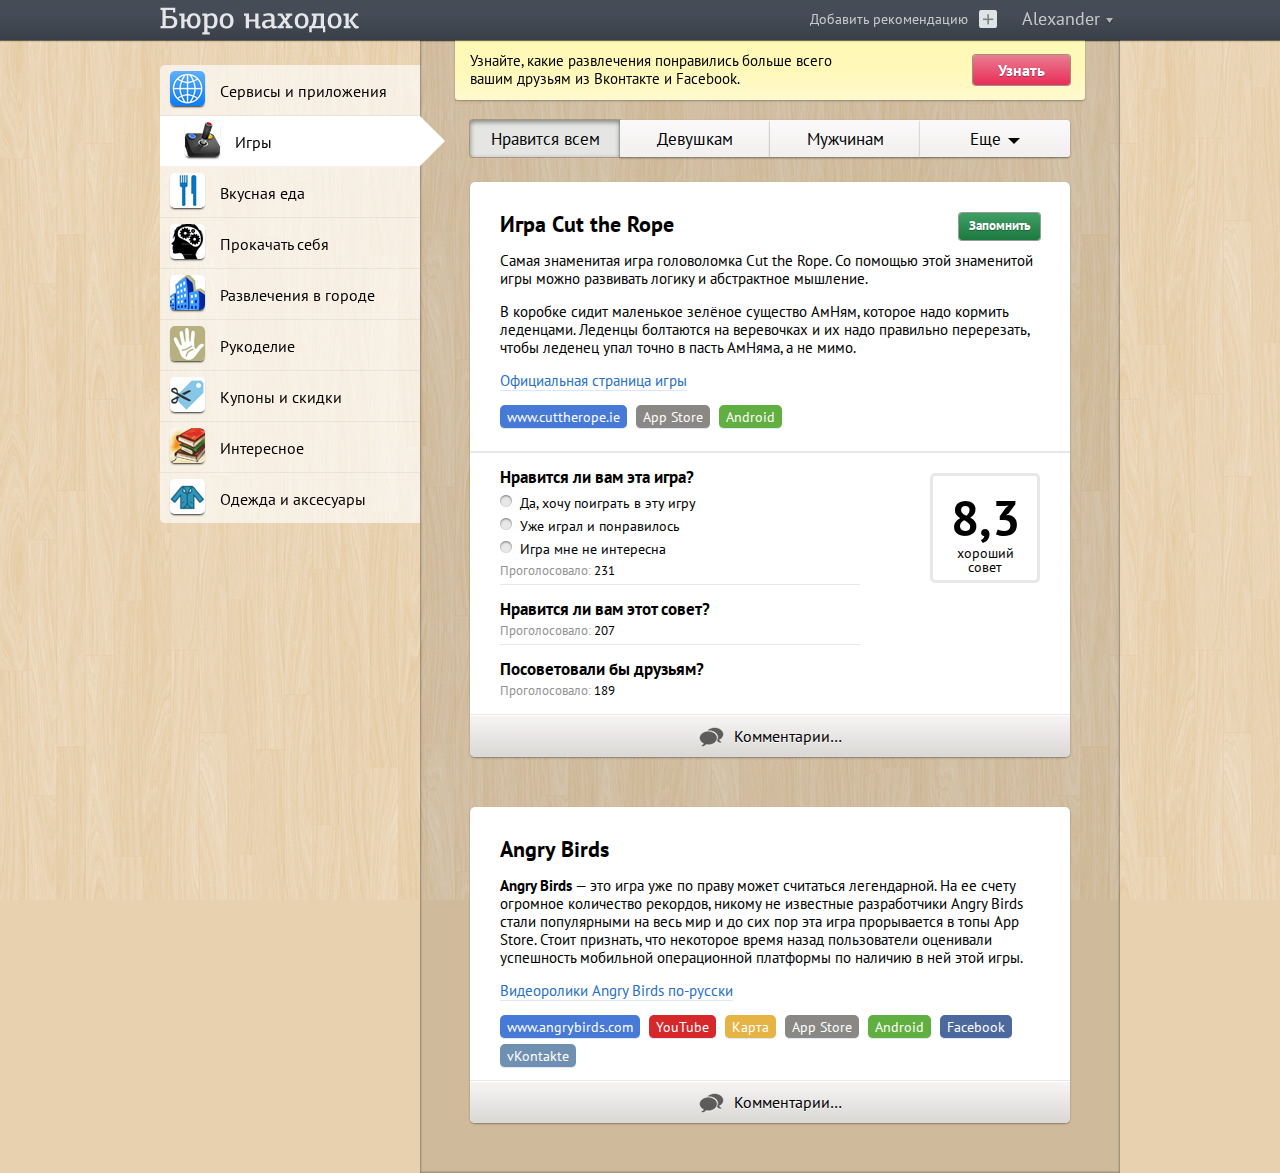
==== commit 212fe501: "[+] Save button" ====
--- a/index.html
+++ b/index.html
@@ -31,6 +31,14 @@
                 el.closest('.poll').addClass('poll-results');
                 el.closest('.poll-hide-mask').removeClass('is-active');
             });
+            $(".poll").hover(
+                function () {
+                    $(this).addClass("hovered");
+                },
+                function () {
+                    $(this).removeClass("hovered");
+                }
+            );
         });
     </script>
 </head>
@@ -184,7 +192,7 @@
 
                 <article class="rec">
                     <a href="#"><img class="rec-illustration" src="http://img-fotki.yandex.ru/get/6417/31684961.0/0_57719_2d4c6a7_L.jpg" alt=""></a>
-                    <h1>Игра Cut the Rope</h1>
+                    <h1>Игра Cut the Rope <a href="#" class="small-btn green-btn">Запомнить</a></h1>
                     <p>Самая знаменитая игра головоломка Cut the Rope. Со помощью этой знаменитой игры можно развивать логику и абстрактное мышление.</p>
                     <p>В коробке сидит маленькое зелёное существо АмНям, которое надо кормить леденцами. Леденцы болтаются на веревочках и их надо правильно перерезать, чтобы леденец упал точно в пасть АмНяма, а не мимо.</p>
                     <p><a href="#">Официальная страница игры</a></p>
@@ -198,7 +206,6 @@
                             <h1>8,3</h1>
                             <h2>хороший <br /> совет</h2>
                         </div>
-
                         <div class="poll group">
                             <h1 class="poll-question">Нравится ли вам эта игра?</h1>
                             <div class="poll-hide-mask">
--- a/static/stylesheets/screen.css
+++ b/static/stylesheets/screen.css
@@ -1 +1 @@
-@import url(http://fonts.googleapis.com/css?family=PT+Sans:400,700&subset=latin,cyrillic);html,body,div,span,applet,object,iframe,h1,h2,h3,h4,h5,h6,p,blockquote,pre,a,abbr,acronym,address,big,cite,code,del,dfn,em,img,ins,kbd,q,s,samp,small,strike,strong,sub,sup,tt,var,b,u,i,center,dl,dt,dd,ol,ul,li,fieldset,form,label,legend,table,caption,tbody,tfoot,thead,tr,th,td,article,aside,canvas,details,embed,figure,figcaption,footer,header,hgroup,menu,nav,output,ruby,section,summary,time,mark,audio,video{margin:0;padding:0;border:0;font:inherit;font-size:100%;vertical-align:baseline}html{line-height:1}ol,ul{list-style:none}table{border-collapse:collapse;border-spacing:0}caption,th,td{text-align:left;font-weight:normal;vertical-align:middle}q,blockquote{quotes:none}q:before,q:after,blockquote:before,blockquote:after{content:"";content:none}a img{border:none}article,aside,details,figcaption,figure,footer,header,hgroup,menu,nav,section,summary{display:block}body{-webkit-font-smoothing:antialiased;font-family:"PT Sans",sans-serif;font-size:62.5%;line-height:1.8em}body.wood{background:url('/static/images/bg.jpg?1360445668') repeat #e7d1ae;background-attachment:fixed}body.gray{background:url('/static/images/bg3.png?1346178903') repeat #e7d1ae;background-attachment:fixed}body.blue{background:url('/static/images/bg2.png?1360446982') repeat #e7d1ae;background-attachment:fixed}.site-main-header{font-size:1.8em;background:-webkit-gradient(linear, 50% 0%, 50% 100%, color-stop(0%, #464c56), color-stop(35%, #464c57), color-stop(100%, #393f48));background:-webkit-linear-gradient(top, #464c56,#464c57 35%,#393f48);background:-moz-linear-gradient(top, #464c56,#464c57 35%,#393f48);background:-o-linear-gradient(top, #464c56,#464c57 35%,#393f48);background:linear-gradient(top, #464c56,#464c57 35%,#393f48);width:100%;height:40px;-webkit-box-shadow:0 1px 1px 0 rgba(0,0,0,0.55);-moz-box-shadow:0 1px 1px 0 rgba(0,0,0,0.55);box-shadow:0 1px 1px 0 rgba(0,0,0,0.55);position:fixed;z-index:10}.inner{width:100%;max-width:960px;margin:0 auto;position:relative}a{color:#2970c4;text-decoration:none}a:visited{color:#2970c4}a:focus{color:#21599f}a:hover{color:#21599f}a:active{color:#1b4982}strong,b{font-weight:bold}.sub-dark-color{color:#929292}.logo{background:url('/static/images/logo.png?1360022173');display:block;float:left;height:40px;width:199px}.logo-title{font-weight:bold;color:#ffea68;position:absolute;top:12px;left:210px;z-index:5}.logo-title:before{content:"— "}.add-recomendation{font-size:0.8em;color:rgba(255,255,255,0.7) !important;float:right;margin:10px 0 0}.add-recomendation .icn-plus{margin:0 0 -4px 7px}.add-recomendation:hover{color:#fff !important}.add-recomendation:hover .icn-plus{height:18px;width:18px;background-position:0 -36px}.nav-item{color:rgba(255,255,255,0.85) !important;display:inline-block;float:right;margin-left:10px;padding:10px 0 15px 10px}.nav-item:hover{color:#fff !important}.user-box{color:rgba(255,255,255,0.7);text-align:right;float:right;margin-left:15px;padding:9px 0 16px 10px;position:relative;cursor:pointer;z-index:5}.user-box:hover{color:#fff;background:rgba(255,255,255,0.35)}.user-box:hover .user-box-items-holder{top:40px;filter:progid:DXImageTransform.Microsoft.Alpha(Opacity=10000);opacity:100;pointer-events:auto}.user-box:hover x:-o-prefocus,.user-box:hover .user-box-items-holder{z-index:5}.user-box:hover .icn-user-arrow{filter:progid:DXImageTransform.Microsoft.Alpha(Opacity=10000);opacity:100}.icn-user-arrow{margin-bottom:-2px;filter:progid:DXImageTransform.Microsoft.Alpha(Opacity=60);opacity:0.6}.user-name{font-size:1em}.user-box-items-holder{font-size:0.9em;text-align:left;background:#fff;display:block;-webkit-box-sizing:border-box;-moz-box-sizing:border-box;box-sizing:border-box;min-width:150px;padding:8px 0;-moz-border-radius-bottomleft:3px;-webkit-border-bottom-left-radius:3px;border-bottom-left-radius:3px;-moz-border-radius-bottomright:3px;-webkit-border-bottom-right-radius:3px;border-bottom-right-radius:3px;-webkit-box-shadow:0 3px 4px 0px rgba(0,0,0,0.35);-moz-box-shadow:0 3px 4px 0px rgba(0,0,0,0.35);box-shadow:0 3px 4px 0px rgba(0,0,0,0.35);position:absolute;top:50px;right:0;z-index:4;filter:progid:DXImageTransform.Microsoft.Alpha(Opacity=0);opacity:0;pointer-events:none;-webkit-transform:translateZ(0);-moz-transform:translateZ(0);-ms-transform:translateZ(0);-o-transform:translateZ(0);transform:translateZ(0);-webkit-transition:all 150ms ease-in-out;-webkit-transition-delay:1ms;-moz-transition:all 150ms ease-in-out 1ms;-o-transition:all 150ms ease-in-out 1ms;transition:all 150ms ease-in-out 1ms}.user-box-items-holder .user-box-item{color:gray;display:block;margin:0 10px;padding:3px 10px;border:none}.user-box-items-holder .user-box-item:hover{color:#000}x:-o-prefocus,.user-box-items-holder{z-index:-1}.hor-splitter{background:rgba(0,0,0,0.2);height:1px;margin:5px 10px}.grid{float:left}.col-1-2{-webkit-box-sizing:border-box;-moz-box-sizing:border-box;box-sizing:border-box;width:50%}.themes-list-holder{font-size:1.6em;background:rgba(255,255,255,0.65);width:260px;-moz-border-radius-topleft:5px;-webkit-border-top-left-radius:5px;border-top-left-radius:5px;-moz-border-radius-bottomleft:5px;-webkit-border-bottom-left-radius:5px;border-bottom-left-radius:5px;position:fixed;top:65px}.theme-item{display:block;height:50px;border-bottom:solid 1px rgba(0,0,0,0.05);-webkit-transition:all 170ms ease-in-out;-webkit-transition-delay:1ms;-moz-transition:all 170ms ease-in-out 1ms;-o-transition:all 170ms ease-in-out 1ms;transition:all 170ms ease-in-out 1ms;cursor:pointer}.theme-item:first-child{-moz-border-radius-topleft:5px;-webkit-border-top-left-radius:5px;border-top-left-radius:5px}.theme-item:last-child{border:none;-moz-border-radius-bottomleft:5px;-webkit-border-bottom-left-radius:5px;border-bottom-left-radius:5px}.theme-item:hover{background:rgba(255,255,255,0.5)}.theme-item.selected{background:#fff;padding-left:15px;cursor:default}.theme-icon-holder{float:left;width:50px}.theme-icn{margin:6px 10px 4px;-webkit-border-radius:5px;-moz-border-radius:5px;-ms-border-radius:5px;-o-border-radius:5px;border-radius:5px;-webkit-box-shadow:0 2px 2px -1px rgba(0,0,0,0.8);-moz-box-shadow:0 2px 2px -1px rgba(0,0,0,0.8);box-shadow:0 2px 2px -1px rgba(0,0,0,0.8)}.theme-name{color:#000;float:left;margin:17px 10px 0}.active-arrow{border:25px solid transparent;border-left:25px solid #fff;border-right:0;height:0;width:0;position:absolute;right:0;filter:progid:DXImageTransform.Microsoft.Alpha(Opacity=0);opacity:0;-webkit-transition:all 200ms ease-in-out;-webkit-transition-delay:1ms;-moz-transition:all 200ms ease-in-out 1ms;-o-transition:all 200ms ease-in-out 1ms;transition:all 200ms ease-in-out 1ms}.theme-item.selected .active-arrow{right:-25px;filter:progid:DXImageTransform.Microsoft.Alpha(Opacity=100);opacity:1;-webkit-transition:all 100ms ease-in-out;-webkit-transition-delay:100ms;-moz-transition:all 100ms ease-in-out 100ms;-o-transition:all 100ms ease-in-out 100ms;transition:all 100ms ease-in-out 100ms}.main-banner{background:#fff8b9;background-image:-webkit-gradient(linear, 50% 0%, 50% 100%, color-stop(0%, #fff9b5), color-stop(50%, #fff8b9), color-stop(100%, #fff9cf));background-image:-webkit-linear-gradient(top, #fff9b5,#fff8b9 50%,#fff9cf);background-image:-moz-linear-gradient(top, #fff9b5,#fff8b9 50%,#fff9cf);background-image:-o-linear-gradient(top, #fff9b5,#fff8b9 50%,#fff9cf);background-image:linear-gradient(top, #fff9b5,#fff8b9 50%,#fff9cf);display:block;height:60px;width:630px;margin-left:295px;-moz-border-radius-bottomleft:3px;-webkit-border-bottom-left-radius:3px;border-bottom-left-radius:3px;-moz-border-radius-bottomright:3px;-webkit-border-bottom-right-radius:3px;border-bottom-right-radius:3px;-webkit-box-shadow:rgba(0,0,0,0.3) 0 1px 2px 0;-moz-box-shadow:rgba(0,0,0,0.3) 0 1px 2px 0;box-shadow:rgba(0,0,0,0.3) 0 1px 2px 0;position:fixed;top:40px;z-index:5}.banner-text{font-size:1.4em;line-height:1.2em;vertical-align:middle;display:table-cell;width:350px;height:60px;padding:0 15px}.banner-big-font .banner-text{font-size:1.5em;width:400px}.banner-btn-holder{position:absolute;top:15px;right:10px;z-index:5}.banner-btn-holder .small-btn,.banner-btn-holder .big-btn{margin-right:5px}.banner-big-font .banner-btn-holder .small-btn,.banner-big-font .banner-btn-holder .big-btn{font-size:1.6em;padding:6px 25px}.filters-holder{margin:30px 50px 0}.filters-holder .big-btn{text-align:center;-webkit-box-sizing:border-box;-moz-box-sizing:border-box;box-sizing:border-box;float:left;width:25%;margin:0;-webkit-border-radius:0;-moz-border-radius:0;-ms-border-radius:0;-o-border-radius:0;border-radius:0;-webkit-box-shadow:0 1px 2px 0px rgba(0,0,0,0.45);-moz-box-shadow:0 1px 2px 0px rgba(0,0,0,0.45);box-shadow:0 1px 2px 0px rgba(0,0,0,0.45)}.filters-holder .big-btn:first-child{-moz-border-radius-topleft:3px;-webkit-border-top-left-radius:3px;border-top-left-radius:3px;-moz-border-radius-bottomleft:3px;-webkit-border-bottom-left-radius:3px;border-bottom-left-radius:3px}.filters-holder .big-btn:last-child{-moz-border-radius-topright:3px;-webkit-border-top-right-radius:3px;border-top-right-radius:3px;-moz-border-radius-bottomright:3px;-webkit-border-bottom-right-radius:3px;border-bottom-right-radius:3px}.filters-holder .big-btn.selected{background:#e5e5e3;-webkit-box-shadow:rgba(0,0,0,0.2) 0 0 0 1px,rgba(0,0,0,0.45) 0 2px 5px 0px inset;-moz-box-shadow:rgba(0,0,0,0.2) 0 0 0 1px,rgba(0,0,0,0.45) 0 2px 5px 0px inset;box-shadow:rgba(0,0,0,0.2) 0 0 0 1px,rgba(0,0,0,0.45) 0 2px 5px 0px inset;cursor:default}.filter-arrow-down{border:25px solid transparent;border-top:25px solid #fff;border-bottom:0;height:0;width:0;display:inline-block;margin-left:2px;border-width:6px;border-top-color:#000;position:relative;top:-1px}.small-btn,.big-btn{font-size:1.4em;font-weight:bold;display:inline-block;padding:4px 10px;-webkit-border-radius:3px;-moz-border-radius:3px;-ms-border-radius:3px;-o-border-radius:3px;border-radius:3px;-webkit-box-shadow:rgba(0,0,0,0.4) 0 0 0 1px,rgba(255,255,255,0.3) 0 2px 0px 0px;-moz-box-shadow:rgba(0,0,0,0.4) 0 0 0 1px,rgba(255,255,255,0.3) 0 2px 0px 0px;box-shadow:rgba(0,0,0,0.4) 0 0 0 1px,rgba(255,255,255,0.3) 0 2px 0px 0px;-webkit-user-select:none;-moz-user-select:none;user-select:none;cursor:pointer}.big-btn{font-size:1.7em;font-weight:normal;padding:10px 15px 9px;-webkit-box-shadow:rgba(0,0,0,0.2) 0 0 0 1px,rgba(255,255,255,0.3) 0 2px 0px 0px;-moz-box-shadow:rgba(0,0,0,0.2) 0 0 0 1px,rgba(255,255,255,0.3) 0 2px 0px 0px;box-shadow:rgba(0,0,0,0.2) 0 0 0 1px,rgba(255,255,255,0.3) 0 2px 0px 0px}.red-btn{color:#fff !important;text-shadow:0 1px 0 rgba(0,0,0,0.3);background-image:-webkit-gradient(linear, 50% 0%, 50% 100%, color-stop(0%, #e97d90), color-stop(100%, #ea2c58));background-image:-webkit-linear-gradient(top, #e97d90,#ea2c58);background-image:-moz-linear-gradient(top, #e97d90,#ea2c58);background-image:-o-linear-gradient(top, #e97d90,#ea2c58);background-image:linear-gradient(top, #e97d90,#ea2c58)}.red-btn:hover{background-image:-webkit-gradient(linear, 50% 0%, 50% 100%, color-stop(0%, #e97d90), color-stop(100%, #de2a54));background-image:-webkit-linear-gradient(top, #e97d90,#de2a54);background-image:-moz-linear-gradient(top, #e97d90,#de2a54);background-image:-o-linear-gradient(top, #e97d90,#de2a54);background-image:linear-gradient(top, #e97d90,#de2a54)}.red-btn:active{-webkit-box-shadow:rgba(0,0,0,0.4) 0 0 0 1px,rgba(0,0,0,0.5) 0 1px 3px 0px inset;-moz-box-shadow:rgba(0,0,0,0.4) 0 0 0 1px,rgba(0,0,0,0.5) 0 1px 3px 0px inset;box-shadow:rgba(0,0,0,0.4) 0 0 0 1px,rgba(0,0,0,0.5) 0 1px 3px 0px inset}.gray-btn{color:#000 !important;text-shadow:0 1px 0 rgba(255,255,255,0.9);background-image:-webkit-gradient(linear, 50% 0%, 50% 100%, color-stop(0%, #fbf9fa), color-stop(100%, #f1f0ee));background-image:-webkit-linear-gradient(top, #fbf9fa,#f1f0ee);background-image:-moz-linear-gradient(top, #fbf9fa,#f1f0ee);background-image:-o-linear-gradient(top, #fbf9fa,#f1f0ee);background-image:linear-gradient(top, #fbf9fa,#f1f0ee)}.gray-btn:hover{background-image:-webkit-gradient(linear, 50% 0%, 50% 100%, color-stop(0%, #fbf9fa), color-stop(100%, #e5e5e3));background-image:-webkit-linear-gradient(top, #fbf9fa,#e5e5e3);background-image:-moz-linear-gradient(top, #fbf9fa,#e5e5e3);background-image:-o-linear-gradient(top, #fbf9fa,#e5e5e3);background-image:linear-gradient(top, #fbf9fa,#e5e5e3)}.gray-btn:active{-webkit-box-shadow:rgba(0,0,0,0.4) 0 0 0 1px,rgba(0,0,0,0.5) 0 1px 3px 0px inset;-moz-box-shadow:rgba(0,0,0,0.4) 0 0 0 1px,rgba(0,0,0,0.5) 0 1px 3px 0px inset;box-shadow:rgba(0,0,0,0.4) 0 0 0 1px,rgba(0,0,0,0.5) 0 1px 3px 0px inset}.green-btn{color:#fff !important;text-shadow:0 1px 0 rgba(0,0,0,0.3);background-image:-webkit-gradient(linear, 50% 0%, 50% 100%, color-stop(0%, #3f9e63), color-stop(100%, #1c7a40));background-image:-webkit-linear-gradient(top, #3f9e63,#1c7a40);background-image:-moz-linear-gradient(top, #3f9e63,#1c7a40);background-image:-o-linear-gradient(top, #3f9e63,#1c7a40);background-image:linear-gradient(top, #3f9e63,#1c7a40)}.green-btn:hover{background-image:-webkit-gradient(linear, 50% 0%, 50% 100%, color-stop(0%, #3f9e63), color-stop(100%, #196e3a));background-image:-webkit-linear-gradient(top, #3f9e63,#196e3a);background-image:-moz-linear-gradient(top, #3f9e63,#196e3a);background-image:-o-linear-gradient(top, #3f9e63,#196e3a);background-image:linear-gradient(top, #3f9e63,#196e3a)}.green-btn:active{-webkit-box-shadow:rgba(0,0,0,0.4) 0 0 0 1px,rgba(0,0,0,0.5) 0 1px 3px 0px inset;-moz-box-shadow:rgba(0,0,0,0.4) 0 0 0 1px,rgba(0,0,0,0.5) 0 1px 3px 0px inset;box-shadow:rgba(0,0,0,0.4) 0 0 0 1px,rgba(0,0,0,0.5) 0 1px 3px 0px inset}.disabled-btn{filter:progid:DXImageTransform.Microsoft.Alpha(Opacity=30);opacity:0.3;cursor:default;pointer-events:none}.comment-btn{font-size:1.6em;text-shadow:0 1px 0 rgba(255,255,255,0.9);text-align:center;background:#d9d8d5;background-image:-webkit-gradient(linear, 50% 0%, 50% 100%, color-stop(0%, #f8f5f5), color-stop(100%, #d9d8d5));background-image:-webkit-linear-gradient(top, #f8f5f5,#d9d8d5);background-image:-moz-linear-gradient(top, #f8f5f5,#d9d8d5);background-image:-o-linear-gradient(top, #f8f5f5,#d9d8d5);background-image:linear-gradient(top, #f8f5f5,#d9d8d5);margin-bottom:-15px;padding:12px 0;border-top:solid 1px #e8e8e8;-moz-border-radius-bottomleft:5px;-webkit-border-bottom-left-radius:5px;border-bottom-left-radius:5px;-moz-border-radius-bottomright:5px;-webkit-border-bottom-right-radius:5px;border-bottom-right-radius:5px;-webkit-box-shadow:rgba(255,255,255,0.85) 0 1px 0 0 inset;-moz-box-shadow:rgba(255,255,255,0.85) 0 1px 0 0 inset;box-shadow:rgba(255,255,255,0.85) 0 1px 0 0 inset;cursor:pointer;-webkit-user-select:none;-moz-user-select:none;user-select:none}.comment-btn:hover{background:#c3c2bf;background-image:-webkit-gradient(linear, 50% 0%, 50% 100%, color-stop(0%, #eeecec), color-stop(100%, #c3c2bf));background-image:-webkit-linear-gradient(top, #eeecec,#c3c2bf);background-image:-moz-linear-gradient(top, #eeecec,#c3c2bf);background-image:-o-linear-gradient(top, #eeecec,#c3c2bf);background-image:linear-gradient(top, #eeecec,#c3c2bf)}.comment-btn:active{-webkit-box-shadow:rgba(0,0,0,0.65) 0 2px 5px -3px inset;-moz-box-shadow:rgba(0,0,0,0.65) 0 2px 5px -3px inset;box-shadow:rgba(0,0,0,0.65) 0 2px 5px -3px inset;-webkit-transform:translateY(1px);-moz-transform:translateY(1px);-ms-transform:translateY(1px);-o-transform:translateY(1px);transform:translateY(1px)}.comment-btn .icn-comments{margin:0 10px -5px 0;filter:progid:DXImageTransform.Microsoft.Alpha(Opacity=60);opacity:0.6}.split-buttons-holder{text-align:center;margin:-20px 100px 30px}.split-buttons-holder .small-btn,.split-buttons-holder .big-btn{-webkit-box-sizing:border-box;-moz-box-sizing:border-box;box-sizing:border-box;float:left;padding:8px 10px;-webkit-border-radius:0;-moz-border-radius:0;-ms-border-radius:0;-o-border-radius:0;border-radius:0}.split-buttons-holder .small-btn:first-child,.split-buttons-holder .big-btn:first-child{-moz-border-radius-topleft:5px;-webkit-border-top-left-radius:5px;border-top-left-radius:5px;-moz-border-radius-bottomleft:5px;-webkit-border-bottom-left-radius:5px;border-bottom-left-radius:5px}.split-buttons-holder .small-btn:last-child,.split-buttons-holder .big-btn:last-child{-moz-border-radius-topright:5px;-webkit-border-top-right-radius:5px;border-top-right-radius:5px;-moz-border-radius-bottomright:5px;-webkit-border-bottom-right-radius:5px;border-bottom-right-radius:5px}.double-btn .small-btn,.double-btn .big-btn{font-size:1.5em;width:50%}.double-btn .small-btn i,.double-btn .big-btn i{margin:0 8px -4px 0}.popup-container{background:rgba(255,255,255,0.85);width:100%;height:100%;overflow:auto;position:fixed;top:0;left:0;z-index:10;filter:progid:DXImageTransform.Microsoft.Alpha(Opacity=0);opacity:0;pointer-events:none;-webkit-transition:opacity 180ms ease-in-out;-webkit-transition-delay:1ms;-moz-transition:opacity 180ms ease-in-out 1ms;-o-transition:opacity 180ms ease-in-out 1ms;transition:opacity 180ms ease-in-out 1ms}.popup-container.showing{z-index:10;pointer-events:auto;filter:progid:DXImageTransform.Microsoft.Alpha(Opacity=10000);opacity:100}x:-o-prefocus,.popup-container{z-index:-1}.popup-holder{width:450px;margin-left:-225px;padding:75px 0 50px;position:absolute;left:50%;z-index:20;-webkit-transform:translateY(-30px);-moz-transform:translateY(-30px);-ms-transform:translateY(-30px);-o-transform:translateY(-30px);transform:translateY(-30px);-webkit-transition:-webkit-transform 300ms ease-in-out;-webkit-transition-delay:1ms;-moz-transition:-moz-transform 300ms ease-in-out 1ms;-o-transition:-o-transform 300ms ease-in-out 1ms;transition:transform 300ms ease-in-out 1ms}.showing .popup-holder{-webkit-transform:translateY(0);-moz-transform:translateY(0);-ms-transform:translateY(0);-o-transform:translateY(0);transform:translateY(0)}.popup-body,.single-page-body{background:#fff;padding-bottom:30px;-webkit-border-radius:5px;-moz-border-radius:5px;-ms-border-radius:5px;-o-border-radius:5px;border-radius:5px;-webkit-box-shadow:rgba(0,0,0,0.45) 0 2px 5px 0;-moz-box-shadow:rgba(0,0,0,0.45) 0 2px 5px 0;box-shadow:rgba(0,0,0,0.45) 0 2px 5px 0;position:relative}.popup-body h1,.single-page-body h1{font-size:2.5em;line-height:1.2em;font-weight:bold;padding:30px 50px 0}.popup-body p,.single-page-body p{font-size:1.5em;padding:10px 50px 5px}.close-popup-btn{font-size:2.8em;color:#000 !important;display:block;position:absolute;top:15px;right:15px;filter:progid:DXImageTransform.Microsoft.Alpha(Opacity=50);opacity:0.5}.close-popup-btn:hover{filter:progid:DXImageTransform.Microsoft.Alpha(Opacity=100);opacity:1}.field{margin:10px 0 0}.popup-body .field,.single-page-body .field{margin:15px 50px 0}.popup-body .field.btn-field,.single-page-body .field.btn-field{margin-top:25px}.popup-body .field.btn-field .small-btn,.single-page-body .field.btn-field .small-btn,.popup-body .field.btn-field .big-btn,.single-page-body .field.btn-field .big-btn{margin-right:20px}.field label{font-size:1.4em}.field .addition-label{float:right}.caption{font-size:1.2em;color:red;display:none;margin:3px 0 0}.error-field .caption{display:block}.text-input,.text-area{font-family:"PT Sans",sans-serif;font-size:1.8em;-webkit-box-sizing:border-box;-moz-box-sizing:border-box;box-sizing:border-box;width:100%;margin:5px 0 0;padding:3px 10px;border:none;outline:none;-webkit-border-radius:5px;-moz-border-radius:5px;-ms-border-radius:5px;-o-border-radius:5px;border-radius:5px;-webkit-box-shadow:rgba(0,0,0,0.6) 0 0 2px 0;-moz-box-shadow:rgba(0,0,0,0.6) 0 0 2px 0;box-shadow:rgba(0,0,0,0.6) 0 0 2px 0;-webkit-appearance:none}.text-input:focus,.text-area:focus{-webkit-box-shadow:rgba(0,0,0,0.3) 0 0 2px 0,rgba(70,169,226,0.9) 0 0 5px 0;-moz-box-shadow:rgba(0,0,0,0.3) 0 0 2px 0,rgba(70,169,226,0.9) 0 0 5px 0;box-shadow:rgba(0,0,0,0.3) 0 0 2px 0,rgba(70,169,226,0.9) 0 0 5px 0}.error-field .text-input,.error-field .text-area{background:rgba(255,0,0,0.05)}.text-area{min-height:150px;resize:vertical}.radio-btn{margin:0 7px 0 10px;position:relative;top:-1px}.recs-holder{background:rgba(0,0,0,0.1);float:right;width:72.91667%;margin:40px 0 -3px;-webkit-box-shadow:inset 0 0 2px 1px rgba(0,0,0,0.3);-moz-box-shadow:inset 0 0 2px 1px rgba(0,0,0,0.3);box-shadow:inset 0 0 2px 1px rgba(0,0,0,0.3)}.recs-holder.not-signed-in{padding-top:50px}.rec{background:#fff;width:85.71429%;margin:25px auto 50px;padding-bottom:15px;-webkit-border-radius:5px;-moz-border-radius:5px;-ms-border-radius:5px;-o-border-radius:5px;border-radius:5px;-webkit-box-shadow:0 1px 2px 0px rgba(0,0,0,0.35);-moz-box-shadow:0 1px 2px 0px rgba(0,0,0,0.35);box-shadow:0 1px 2px 0px rgba(0,0,0,0.35);position:relative}.rec>h1{font-size:2.2em;line-height:1.2em;font-weight:bold;padding:0.5em 5% 0.3em}.rec>p{font-size:1.5em;padding:0.5em 5%}.rec>p>a{border-bottom:solid 1px #dbe8f7}.rec-illustration{width:100%;margin:0 auto;-moz-border-radius-topleft:5px;-webkit-border-top-left-radius:5px;border-top-left-radius:5px;-moz-border-radius-topright:5px;-webkit-border-top-right-radius:5px;border-top-right-radius:5px}.tag{font-size:0.9em;color:#fff !important;display:inline-block;margin:0 5px 5px 0;padding:3px 7px 2px;-webkit-border-radius:5px;-moz-border-radius:5px;-ms-border-radius:5px;-o-border-radius:5px;border-radius:5px;filter:progid:DXImageTransform.Microsoft.Alpha(Opacity=90);opacity:0.9}.tag:hover{filter:progid:DXImageTransform.Microsoft.Alpha(Opacity=10000);opacity:100}.youtube-tag{background:#d21015}.home-tag{background:#346cd2}.apple-tag{background:#7e7c78}.android-tag{background:#51a72c}.map-tag{background:#e4ac30}.fb-tag{background:#395993}.vk-tag{background:#6185aa}.poll-holder{min-height:150px;margin-top:10px;padding-bottom:10px;border-top:solid 2px #e8e8e8;position:relative}.rec-mark-holder{text-align:center;-webkit-box-sizing:border-box;-moz-box-sizing:border-box;box-sizing:border-box;width:110px;height:110px;border:solid 3px #e8e8e8;-webkit-border-radius:5px;-moz-border-radius:5px;-ms-border-radius:5px;-o-border-radius:5px;border-radius:5px;position:absolute;top:20px;right:5%}.rec-mark-holder>h1{font-size:5em;font-weight:bold;line-height:1em;margin-top:17px}.rec-mark-holder>h2{font-size:1.4em;line-height:1em;padding:3px 10px}.poll{width:60%;margin:0 0 0 5%;padding-bottom:5px;border-bottom:solid 1px #e8e8e8}.poll:last-child{border-bottom:none}.poll .poll-hide-mask.is-active{display:none}.poll:hover .poll-hide-mask{display:block}.poll-question{font-size:1.7em;font-weight:bold;padding-top:15px;padding-bottom:3px}.poll-answer{min-height:18px;padding-left:20px;position:relative;cursor:pointer}.poll-answer:hover .poll-radiobtn{background:#12be7b}.poll-answer:hover .poll-answer-text{-webkit-transform:perspective(0) translate(3px, 0);-moz-transform:perspective(0) translate(3px, 0);-ms-transform:perspective(0) translate(3px, 0);-o-transform:perspective(0) translate(3px, 0);transform:perspective(0) translate(3px, 0)}.poll-answer:last-child{margin-bottom:3px}.poll-radiobtn{background:#e8e8e8;width:12px;height:12px;-webkit-border-radius:10px;-moz-border-radius:10px;-ms-border-radius:10px;-o-border-radius:10px;border-radius:10px;-webkit-box-shadow:rgba(0,0,0,0.5) 0 1px 2px 0 inset;-moz-box-shadow:rgba(0,0,0,0.5) 0 1px 2px 0 inset;box-shadow:rgba(0,0,0,0.5) 0 1px 2px 0 inset;position:absolute;top:1px;left:0;-webkit-transition:all 100ms ease-in-out;-webkit-transition-delay:1ms;-moz-transition:all 100ms ease-in-out 1ms;-o-transition:all 100ms ease-in-out 1ms;transition:all 100ms ease-in-out 1ms}.poll-answer-text{font-size:1.4em;display:block;margin-top:5px;-webkit-transform:perspective(0) translate(0, 0);-moz-transform:perspective(0) translate(0, 0);-ms-transform:perspective(0) translate(0, 0);-o-transform:perspective(0) translate(0, 0);transform:perspective(0) translate(0, 0);-webkit-transition:all 100ms ease-in-out;-webkit-transition-delay:1ms;-moz-transition:all 100ms ease-in-out 1ms;-o-transition:all 100ms ease-in-out 1ms;transition:all 100ms ease-in-out 1ms}.poll-participants{font-size:1.25em;float:left;clear:both}.poll-bar{display:none;background:#12be7b;-webkit-border-radius:2px;-moz-border-radius:2px;-ms-border-radius:2px;-o-border-radius:2px;border-radius:2px;position:absolute;top:0;bottom:0;left:0}.poll-legend{display:none;width:80px;position:absolute;top:-6px;right:-90px}.poll-results{pointer-events:none}.poll-results .poll-answer{padding-left:0}.poll-results .poll-answer-text{font-size:1.2em;position:relative;top:-5px}.poll-results .poll-radiobtn{background:#e8e8e8 !important;height:4px;width:300px;top:11px;-webkit-box-shadow:none;-moz-box-shadow:none;box-shadow:none;-webkit-transition:width 800ms ease-in-out;-webkit-transition-delay:1ms;-moz-transition:width 800ms ease-in-out 1ms;-o-transition:width 800ms ease-in-out 1ms;transition:width 800ms ease-in-out 1ms}.poll-results .poll-bar,.poll-results .poll-legend{display:block}.single-page-body{display:block;padding-top:40px;-webkit-border-radius:0;-moz-border-radius:0;-ms-border-radius:0;-o-border-radius:0;border-radius:0}i{background:url('/static/images/icons-s2efb105ecc.png');display:inline-block}.icn-add-rec{height:20px;width:25px;background-position:0 -94px}.icn-apps{height:35px;width:35px;background-position:0 -464px}.icn-city{height:35px;width:35px;background-position:0 -429px}.icn-clothes{height:35px;width:35px;background-position:0 -219px}.icn-comments{height:20px;width:25px;background-position:0 -74px}.icn-dating{height:35px;width:35px;background-position:0 -149px}.icn-deals{height:35px;width:35px;background-position:0 -114px}.icn-discussion{height:20px;width:25px;background-position:0 -54px}.icn-food{height:35px;width:35px;background-position:0 -184px}.icn-games{height:35px;width:35px;background-position:0 -499px}.icn-handmade{height:35px;width:35px;background-position:0 -254px}.icn-humor{height:35px;width:35px;background-position:0 -289px}.icn-interesting{height:35px;width:35px;background-position:0 -324px}.icn-money{height:35px;width:35px;background-position:0 -359px}.icn-personal{height:35px;width:35px;background-position:0 -394px}.icn-plus-hover{height:18px;width:18px;background-position:0 -36px}.icn-plus{height:18px;width:18px;background-position:0 -18px}.icn-user-arrow{height:18px;width:20px;background-position:0 0}.theme-item:after,.group:after{content:"";display:table;clear:both}
+@charset "UTF-8";@import url(http://fonts.googleapis.com/css?family=PT+Sans:400,700&subset=latin,cyrillic);html,body,div,span,applet,object,iframe,h1,h2,h3,h4,h5,h6,p,blockquote,pre,a,abbr,acronym,address,big,cite,code,del,dfn,em,img,ins,kbd,q,s,samp,small,strike,strong,sub,sup,tt,var,b,u,i,center,dl,dt,dd,ol,ul,li,fieldset,form,label,legend,table,caption,tbody,tfoot,thead,tr,th,td,article,aside,canvas,details,embed,figure,figcaption,footer,header,hgroup,menu,nav,output,ruby,section,summary,time,mark,audio,video{margin:0;padding:0;border:0;font:inherit;font-size:100%;vertical-align:baseline}html{line-height:1}ol,ul{list-style:none}table{border-collapse:collapse;border-spacing:0}caption,th,td{text-align:left;font-weight:normal;vertical-align:middle}q,blockquote{quotes:none}q:before,q:after,blockquote:before,blockquote:after{content:"";content:none}a img{border:none}article,aside,details,figcaption,figure,footer,header,hgroup,menu,nav,section,summary{display:block}body{-webkit-font-smoothing:antialiased;font-family:"PT Sans",sans-serif;font-size:62.5%;line-height:1.8em;-webkit-text-size-adjust:100%}body.wood{background:url('/static/images/bg.jpg?1360445668') repeat #e7d1ae;background-attachment:fixed}body.gray{background:url('/static/images/bg3.png?1346178903') repeat #e7d1ae;background-attachment:fixed}body.blue{background:url('/static/images/bg2.png?1360446982') repeat #e7d1ae;background-attachment:fixed}.site-main-header{font-size:1.8em;background:-webkit-gradient(linear, 50% 0%, 50% 100%, color-stop(0%, #464c56), color-stop(35%, #464c57), color-stop(100%, #393f48));background:-webkit-linear-gradient(top, #464c56,#464c57 35%,#393f48);background:-moz-linear-gradient(top, #464c56,#464c57 35%,#393f48);background:-o-linear-gradient(top, #464c56,#464c57 35%,#393f48);background:linear-gradient(top, #464c56,#464c57 35%,#393f48);width:100%;height:40px;-webkit-box-shadow:0 1px 1px 0 rgba(0,0,0,0.55);-moz-box-shadow:0 1px 1px 0 rgba(0,0,0,0.55);box-shadow:0 1px 1px 0 rgba(0,0,0,0.55);position:fixed;z-index:10}.inner{width:100%;max-width:960px;margin:0 auto;position:relative}a{color:#2970c4;text-decoration:none}a:visited{color:#2970c4}a:focus{color:#21599f}a:hover{color:#21599f}a:active{color:#1b4982}strong,b{font-weight:bold}.sub-dark-color{color:#929292}.logo{background:url('/static/images/logo.png?1360022173');display:block;float:left;height:40px;width:199px}.logo-title{font-weight:bold;color:#ffea68;position:absolute;top:12px;left:210px;z-index:5}.logo-title:before{content:"— "}.add-recomendation{font-size:0.8em;color:rgba(255,255,255,0.7) !important;float:right;margin:10px 0 0}.add-recomendation .icn-plus{margin:0 0 -4px 7px}.add-recomendation:hover{color:#fff !important}.add-recomendation:hover .icn-plus{height:18px;width:18px;background-position:0 -36px}.nav-item{color:rgba(255,255,255,0.85) !important;display:inline-block;float:right;margin-left:10px;padding:10px 0 15px 10px}.nav-item:hover{color:#fff !important}.user-box{color:rgba(255,255,255,0.7);text-align:right;float:right;margin-left:15px;padding:9px 0 16px 10px;position:relative;cursor:pointer;z-index:5}.user-box:hover{color:#fff;background:rgba(255,255,255,0.35)}.user-box:hover .user-box-items-holder{top:40px;filter:progid:DXImageTransform.Microsoft.Alpha(Opacity=10000);opacity:100;pointer-events:auto}.user-box:hover x:-o-prefocus,.user-box:hover .user-box-items-holder{z-index:5}.user-box:hover .icn-user-arrow{filter:progid:DXImageTransform.Microsoft.Alpha(Opacity=10000);opacity:100}.icn-user-arrow{margin-bottom:-2px;filter:progid:DXImageTransform.Microsoft.Alpha(Opacity=60);opacity:0.6}.user-name{font-size:1em}.user-box-items-holder{font-size:0.9em;text-align:left;background:#fff;display:block;-webkit-box-sizing:border-box;-moz-box-sizing:border-box;box-sizing:border-box;min-width:150px;padding:8px 0;-moz-border-radius-bottomleft:3px;-webkit-border-bottom-left-radius:3px;border-bottom-left-radius:3px;-moz-border-radius-bottomright:3px;-webkit-border-bottom-right-radius:3px;border-bottom-right-radius:3px;-webkit-box-shadow:0 3px 4px 0px rgba(0,0,0,0.35);-moz-box-shadow:0 3px 4px 0px rgba(0,0,0,0.35);box-shadow:0 3px 4px 0px rgba(0,0,0,0.35);position:absolute;top:50px;right:0;z-index:4;filter:progid:DXImageTransform.Microsoft.Alpha(Opacity=0);opacity:0;pointer-events:none;-webkit-transform:translateZ(0);-moz-transform:translateZ(0);-ms-transform:translateZ(0);-o-transform:translateZ(0);transform:translateZ(0);-webkit-transition:all 150ms ease-in-out;-webkit-transition-delay:1ms;-moz-transition:all 150ms ease-in-out 1ms;-o-transition:all 150ms ease-in-out 1ms;transition:all 150ms ease-in-out 1ms}.user-box-items-holder .user-box-item{color:gray;display:block;margin:0 10px;padding:3px 10px;border:none}.user-box-items-holder .user-box-item:hover{color:#000}x:-o-prefocus,.user-box-items-holder{z-index:-1}.hor-splitter{background:rgba(0,0,0,0.2);height:1px;margin:5px 10px}.grid{float:left}.col-1-2{-webkit-box-sizing:border-box;-moz-box-sizing:border-box;box-sizing:border-box;width:50%}.themes-list-holder{font-size:1.6em;background:rgba(255,255,255,0.65);width:260px;-moz-border-radius-topleft:5px;-webkit-border-top-left-radius:5px;border-top-left-radius:5px;-moz-border-radius-bottomleft:5px;-webkit-border-bottom-left-radius:5px;border-bottom-left-radius:5px;position:fixed;top:65px}.theme-item{display:block;height:50px;border-bottom:solid 1px rgba(0,0,0,0.05);-webkit-transition:all 170ms ease-in-out;-webkit-transition-delay:1ms;-moz-transition:all 170ms ease-in-out 1ms;-o-transition:all 170ms ease-in-out 1ms;transition:all 170ms ease-in-out 1ms;cursor:pointer}.theme-item:first-child{-moz-border-radius-topleft:5px;-webkit-border-top-left-radius:5px;border-top-left-radius:5px}.theme-item:last-child{border:none;-moz-border-radius-bottomleft:5px;-webkit-border-bottom-left-radius:5px;border-bottom-left-radius:5px}.theme-item:hover{background:rgba(255,255,255,0.5)}.theme-item.selected{background:#fff;padding-left:15px;cursor:default}.theme-icon-holder{float:left;width:50px}.theme-icn{margin:6px 10px 4px;-webkit-border-radius:5px;-moz-border-radius:5px;-ms-border-radius:5px;-o-border-radius:5px;border-radius:5px;-webkit-box-shadow:0 2px 2px -1px rgba(0,0,0,0.8);-moz-box-shadow:0 2px 2px -1px rgba(0,0,0,0.8);box-shadow:0 2px 2px -1px rgba(0,0,0,0.8)}.theme-name{color:#000;float:left;margin:17px 10px 0}.active-arrow{border:25px solid transparent;border-left:25px solid #fff;border-right:0;height:0;width:0;position:absolute;right:0;filter:progid:DXImageTransform.Microsoft.Alpha(Opacity=0);opacity:0;-webkit-transition:all 200ms ease-in-out;-webkit-transition-delay:1ms;-moz-transition:all 200ms ease-in-out 1ms;-o-transition:all 200ms ease-in-out 1ms;transition:all 200ms ease-in-out 1ms}.theme-item.selected .active-arrow{right:-25px;filter:progid:DXImageTransform.Microsoft.Alpha(Opacity=100);opacity:1;-webkit-transition:all 100ms ease-in-out;-webkit-transition-delay:100ms;-moz-transition:all 100ms ease-in-out 100ms;-o-transition:all 100ms ease-in-out 100ms;transition:all 100ms ease-in-out 100ms}.main-banner{background:#fff8b9;background-image:-webkit-gradient(linear, 50% 0%, 50% 100%, color-stop(0%, #fff9b5), color-stop(50%, #fff8b9), color-stop(100%, #fff9cf));background-image:-webkit-linear-gradient(top, #fff9b5,#fff8b9 50%,#fff9cf);background-image:-moz-linear-gradient(top, #fff9b5,#fff8b9 50%,#fff9cf);background-image:-o-linear-gradient(top, #fff9b5,#fff8b9 50%,#fff9cf);background-image:linear-gradient(top, #fff9b5,#fff8b9 50%,#fff9cf);display:block;height:60px;width:630px;margin-left:295px;-moz-border-radius-bottomleft:3px;-webkit-border-bottom-left-radius:3px;border-bottom-left-radius:3px;-moz-border-radius-bottomright:3px;-webkit-border-bottom-right-radius:3px;border-bottom-right-radius:3px;-webkit-box-shadow:rgba(0,0,0,0.3) 0 1px 2px 0;-moz-box-shadow:rgba(0,0,0,0.3) 0 1px 2px 0;box-shadow:rgba(0,0,0,0.3) 0 1px 2px 0;position:fixed;top:40px;z-index:5}.banner-text{font-size:1.4em;line-height:1.2em;vertical-align:middle;display:table-cell;width:350px;height:60px;padding:0 15px}.banner-big-font .banner-text{font-size:1.5em;width:400px}.banner-btn-holder{position:absolute;top:15px;right:10px;z-index:5}.banner-btn-holder .small-btn,.banner-btn-holder .big-btn{margin-right:5px}.banner-big-font .banner-btn-holder .small-btn,.banner-big-font .banner-btn-holder .big-btn{font-size:1.6em;padding:6px 25px}.filters-holder{margin:30px 50px 0}.filters-holder .big-btn{text-align:center;-webkit-box-sizing:border-box;-moz-box-sizing:border-box;box-sizing:border-box;float:left;width:25%;margin:0;-webkit-border-radius:0;-moz-border-radius:0;-ms-border-radius:0;-o-border-radius:0;border-radius:0;-webkit-box-shadow:0 1px 2px 0px rgba(0,0,0,0.45);-moz-box-shadow:0 1px 2px 0px rgba(0,0,0,0.45);box-shadow:0 1px 2px 0px rgba(0,0,0,0.45)}.filters-holder .big-btn:first-child{-moz-border-radius-topleft:3px;-webkit-border-top-left-radius:3px;border-top-left-radius:3px;-moz-border-radius-bottomleft:3px;-webkit-border-bottom-left-radius:3px;border-bottom-left-radius:3px}.filters-holder .big-btn:last-child{-moz-border-radius-topright:3px;-webkit-border-top-right-radius:3px;border-top-right-radius:3px;-moz-border-radius-bottomright:3px;-webkit-border-bottom-right-radius:3px;border-bottom-right-radius:3px}.filters-holder .big-btn.selected{background:#e5e5e3;-webkit-box-shadow:rgba(0,0,0,0.2) 0 0 0 1px,rgba(0,0,0,0.45) 0 2px 5px 0px inset;-moz-box-shadow:rgba(0,0,0,0.2) 0 0 0 1px,rgba(0,0,0,0.45) 0 2px 5px 0px inset;box-shadow:rgba(0,0,0,0.2) 0 0 0 1px,rgba(0,0,0,0.45) 0 2px 5px 0px inset;cursor:default}.filter-arrow-down{border:25px solid transparent;border-top:25px solid #fff;border-bottom:0;height:0;width:0;display:inline-block;margin-left:2px;border-width:6px;border-top-color:#000;position:relative;top:-1px}.small-btn,.big-btn{font-size:1.4em;font-weight:bold;display:inline-block;padding:4px 10px;-webkit-border-radius:3px;-moz-border-radius:3px;-ms-border-radius:3px;-o-border-radius:3px;border-radius:3px;-webkit-box-shadow:rgba(0,0,0,0.4) 0 0 0 1px,rgba(255,255,255,0.3) 0 2px 0px 0px;-moz-box-shadow:rgba(0,0,0,0.4) 0 0 0 1px,rgba(255,255,255,0.3) 0 2px 0px 0px;box-shadow:rgba(0,0,0,0.4) 0 0 0 1px,rgba(255,255,255,0.3) 0 2px 0px 0px;-webkit-user-select:none;-moz-user-select:none;user-select:none;cursor:pointer}.big-btn{font-size:1.7em;font-weight:normal;padding:10px 15px 9px;-webkit-box-shadow:rgba(0,0,0,0.2) 0 0 0 1px,rgba(255,255,255,0.3) 0 2px 0px 0px;-moz-box-shadow:rgba(0,0,0,0.2) 0 0 0 1px,rgba(255,255,255,0.3) 0 2px 0px 0px;box-shadow:rgba(0,0,0,0.2) 0 0 0 1px,rgba(255,255,255,0.3) 0 2px 0px 0px}.red-btn{color:#fff !important;text-shadow:0 1px 0 rgba(0,0,0,0.3);background-image:-webkit-gradient(linear, 50% 0%, 50% 100%, color-stop(0%, #e97d90), color-stop(100%, #ea2c58));background-image:-webkit-linear-gradient(top, #e97d90,#ea2c58);background-image:-moz-linear-gradient(top, #e97d90,#ea2c58);background-image:-o-linear-gradient(top, #e97d90,#ea2c58);background-image:linear-gradient(top, #e97d90,#ea2c58)}.red-btn:hover{background-image:-webkit-gradient(linear, 50% 0%, 50% 100%, color-stop(0%, #e97d90), color-stop(100%, #de2a54));background-image:-webkit-linear-gradient(top, #e97d90,#de2a54);background-image:-moz-linear-gradient(top, #e97d90,#de2a54);background-image:-o-linear-gradient(top, #e97d90,#de2a54);background-image:linear-gradient(top, #e97d90,#de2a54)}.red-btn:active{-webkit-box-shadow:rgba(0,0,0,0.4) 0 0 0 1px,rgba(0,0,0,0.5) 0 1px 3px 0px inset;-moz-box-shadow:rgba(0,0,0,0.4) 0 0 0 1px,rgba(0,0,0,0.5) 0 1px 3px 0px inset;box-shadow:rgba(0,0,0,0.4) 0 0 0 1px,rgba(0,0,0,0.5) 0 1px 3px 0px inset}.gray-btn{color:#000 !important;text-shadow:0 1px 0 rgba(255,255,255,0.9);background-image:-webkit-gradient(linear, 50% 0%, 50% 100%, color-stop(0%, #fbf9fa), color-stop(100%, #f1f0ee));background-image:-webkit-linear-gradient(top, #fbf9fa,#f1f0ee);background-image:-moz-linear-gradient(top, #fbf9fa,#f1f0ee);background-image:-o-linear-gradient(top, #fbf9fa,#f1f0ee);background-image:linear-gradient(top, #fbf9fa,#f1f0ee)}.gray-btn:hover{background-image:-webkit-gradient(linear, 50% 0%, 50% 100%, color-stop(0%, #fbf9fa), color-stop(100%, #e5e5e3));background-image:-webkit-linear-gradient(top, #fbf9fa,#e5e5e3);background-image:-moz-linear-gradient(top, #fbf9fa,#e5e5e3);background-image:-o-linear-gradient(top, #fbf9fa,#e5e5e3);background-image:linear-gradient(top, #fbf9fa,#e5e5e3)}.gray-btn:active{-webkit-box-shadow:rgba(0,0,0,0.4) 0 0 0 1px,rgba(0,0,0,0.5) 0 1px 3px 0px inset;-moz-box-shadow:rgba(0,0,0,0.4) 0 0 0 1px,rgba(0,0,0,0.5) 0 1px 3px 0px inset;box-shadow:rgba(0,0,0,0.4) 0 0 0 1px,rgba(0,0,0,0.5) 0 1px 3px 0px inset}.green-btn{color:#fff !important;text-shadow:0 1px 0 rgba(0,0,0,0.3);background-image:-webkit-gradient(linear, 50% 0%, 50% 100%, color-stop(0%, #3f9e63), color-stop(100%, #1c7a40));background-image:-webkit-linear-gradient(top, #3f9e63,#1c7a40);background-image:-moz-linear-gradient(top, #3f9e63,#1c7a40);background-image:-o-linear-gradient(top, #3f9e63,#1c7a40);background-image:linear-gradient(top, #3f9e63,#1c7a40)}.green-btn:hover{background-image:-webkit-gradient(linear, 50% 0%, 50% 100%, color-stop(0%, #3f9e63), color-stop(100%, #196e3a));background-image:-webkit-linear-gradient(top, #3f9e63,#196e3a);background-image:-moz-linear-gradient(top, #3f9e63,#196e3a);background-image:-o-linear-gradient(top, #3f9e63,#196e3a);background-image:linear-gradient(top, #3f9e63,#196e3a)}.green-btn:active{-webkit-box-shadow:rgba(0,0,0,0.4) 0 0 0 1px,rgba(0,0,0,0.5) 0 1px 3px 0px inset;-moz-box-shadow:rgba(0,0,0,0.4) 0 0 0 1px,rgba(0,0,0,0.5) 0 1px 3px 0px inset;box-shadow:rgba(0,0,0,0.4) 0 0 0 1px,rgba(0,0,0,0.5) 0 1px 3px 0px inset}.disabled-btn{filter:progid:DXImageTransform.Microsoft.Alpha(Opacity=30);opacity:0.3;cursor:default;pointer-events:none}.comment-btn{font-size:1.6em;text-shadow:0 1px 0 rgba(255,255,255,0.9);text-align:center;background:#d9d8d5;background-image:-webkit-gradient(linear, 50% 0%, 50% 100%, color-stop(0%, #f8f5f5), color-stop(100%, #d9d8d5));background-image:-webkit-linear-gradient(top, #f8f5f5,#d9d8d5);background-image:-moz-linear-gradient(top, #f8f5f5,#d9d8d5);background-image:-o-linear-gradient(top, #f8f5f5,#d9d8d5);background-image:linear-gradient(top, #f8f5f5,#d9d8d5);margin-bottom:-15px;padding:12px 0;border-top:solid 1px #e8e8e8;-moz-border-radius-bottomleft:5px;-webkit-border-bottom-left-radius:5px;border-bottom-left-radius:5px;-moz-border-radius-bottomright:5px;-webkit-border-bottom-right-radius:5px;border-bottom-right-radius:5px;-webkit-box-shadow:rgba(255,255,255,0.85) 0 1px 0 0 inset;-moz-box-shadow:rgba(255,255,255,0.85) 0 1px 0 0 inset;box-shadow:rgba(255,255,255,0.85) 0 1px 0 0 inset;cursor:pointer;-webkit-user-select:none;-moz-user-select:none;user-select:none}.comment-btn:hover{background:#c3c2bf;background-image:-webkit-gradient(linear, 50% 0%, 50% 100%, color-stop(0%, #eeecec), color-stop(100%, #c3c2bf));background-image:-webkit-linear-gradient(top, #eeecec,#c3c2bf);background-image:-moz-linear-gradient(top, #eeecec,#c3c2bf);background-image:-o-linear-gradient(top, #eeecec,#c3c2bf);background-image:linear-gradient(top, #eeecec,#c3c2bf)}.comment-btn:active{-webkit-box-shadow:rgba(0,0,0,0.65) 0 2px 5px -3px inset;-moz-box-shadow:rgba(0,0,0,0.65) 0 2px 5px -3px inset;box-shadow:rgba(0,0,0,0.65) 0 2px 5px -3px inset;-webkit-transform:translateY(1px);-moz-transform:translateY(1px);-ms-transform:translateY(1px);-o-transform:translateY(1px);transform:translateY(1px)}.comment-btn .icn-comments{margin:0 10px -5px 0;filter:progid:DXImageTransform.Microsoft.Alpha(Opacity=60);opacity:0.6}.split-buttons-holder{text-align:center;margin:-20px 100px 30px}.split-buttons-holder .small-btn,.split-buttons-holder .big-btn{-webkit-box-sizing:border-box;-moz-box-sizing:border-box;box-sizing:border-box;float:left;padding:8px 10px;-webkit-border-radius:0;-moz-border-radius:0;-ms-border-radius:0;-o-border-radius:0;border-radius:0}.split-buttons-holder .small-btn:first-child,.split-buttons-holder .big-btn:first-child{-moz-border-radius-topleft:5px;-webkit-border-top-left-radius:5px;border-top-left-radius:5px;-moz-border-radius-bottomleft:5px;-webkit-border-bottom-left-radius:5px;border-bottom-left-radius:5px}.split-buttons-holder .small-btn:last-child,.split-buttons-holder .big-btn:last-child{-moz-border-radius-topright:5px;-webkit-border-top-right-radius:5px;border-top-right-radius:5px;-moz-border-radius-bottomright:5px;-webkit-border-bottom-right-radius:5px;border-bottom-right-radius:5px}.double-btn .small-btn,.double-btn .big-btn{font-size:1.5em;width:50%}.double-btn .small-btn i,.double-btn .big-btn i{margin:0 8px -4px 0}.popup-container{background:rgba(255,255,255,0.85);width:100%;height:100%;overflow:auto;position:fixed;top:0;left:0;z-index:10;filter:progid:DXImageTransform.Microsoft.Alpha(Opacity=0);opacity:0;pointer-events:none;-webkit-transition:opacity 180ms ease-in-out;-webkit-transition-delay:1ms;-moz-transition:opacity 180ms ease-in-out 1ms;-o-transition:opacity 180ms ease-in-out 1ms;transition:opacity 180ms ease-in-out 1ms}.popup-container.showing{z-index:10;pointer-events:auto;filter:progid:DXImageTransform.Microsoft.Alpha(Opacity=10000);opacity:100}x:-o-prefocus,.popup-container{z-index:-1}.popup-holder{width:450px;margin-left:-225px;padding:75px 0 50px;position:absolute;left:50%;z-index:20;-webkit-transform:translateY(-30px);-moz-transform:translateY(-30px);-ms-transform:translateY(-30px);-o-transform:translateY(-30px);transform:translateY(-30px);-webkit-transition:-webkit-transform 300ms ease-in-out;-webkit-transition-delay:1ms;-moz-transition:-moz-transform 300ms ease-in-out 1ms;-o-transition:-o-transform 300ms ease-in-out 1ms;transition:transform 300ms ease-in-out 1ms}.showing .popup-holder{-webkit-transform:translateY(0);-moz-transform:translateY(0);-ms-transform:translateY(0);-o-transform:translateY(0);transform:translateY(0)}.popup-body,.single-page-body{background:#fff;padding-bottom:30px;-webkit-border-radius:5px;-moz-border-radius:5px;-ms-border-radius:5px;-o-border-radius:5px;border-radius:5px;-webkit-box-shadow:rgba(0,0,0,0.45) 0 2px 5px 0;-moz-box-shadow:rgba(0,0,0,0.45) 0 2px 5px 0;box-shadow:rgba(0,0,0,0.45) 0 2px 5px 0;position:relative}.popup-body h1,.single-page-body h1{font-size:2.5em;line-height:1.2em;font-weight:bold;padding:30px 50px 0}.popup-body p,.single-page-body p{font-size:1.5em;padding:10px 50px 5px}.close-popup-btn{font-size:2.8em;color:#000 !important;display:block;position:absolute;top:15px;right:15px;filter:progid:DXImageTransform.Microsoft.Alpha(Opacity=50);opacity:0.5}.close-popup-btn:hover{filter:progid:DXImageTransform.Microsoft.Alpha(Opacity=100);opacity:1}.field{margin:10px 0 0}.popup-body .field,.single-page-body .field{margin:15px 50px 0}.popup-body .field.btn-field,.single-page-body .field.btn-field{margin-top:25px}.popup-body .field.btn-field .small-btn,.single-page-body .field.btn-field .small-btn,.popup-body .field.btn-field .big-btn,.single-page-body .field.btn-field .big-btn{margin-right:20px}.field label{font-size:1.4em}.field .addition-label{float:right}.caption{font-size:1.2em;color:red;display:none;margin:3px 0 0}.error-field .caption{display:block}.text-input,.text-area{font-family:"PT Sans",sans-serif;font-size:1.8em;-webkit-box-sizing:border-box;-moz-box-sizing:border-box;box-sizing:border-box;width:100%;margin:5px 0 0;padding:3px 10px;border:none;outline:none;-webkit-border-radius:5px;-moz-border-radius:5px;-ms-border-radius:5px;-o-border-radius:5px;border-radius:5px;-webkit-box-shadow:rgba(0,0,0,0.6) 0 0 2px 0;-moz-box-shadow:rgba(0,0,0,0.6) 0 0 2px 0;box-shadow:rgba(0,0,0,0.6) 0 0 2px 0;-webkit-appearance:none}.text-input:focus,.text-area:focus{-webkit-box-shadow:rgba(0,0,0,0.3) 0 0 2px 0,rgba(70,169,226,0.9) 0 0 5px 0;-moz-box-shadow:rgba(0,0,0,0.3) 0 0 2px 0,rgba(70,169,226,0.9) 0 0 5px 0;box-shadow:rgba(0,0,0,0.3) 0 0 2px 0,rgba(70,169,226,0.9) 0 0 5px 0}.error-field .text-input,.error-field .text-area{background:rgba(255,0,0,0.05)}.text-area{min-height:150px;resize:vertical}.radio-btn{margin:0 7px 0 10px;position:relative;top:-1px}.recs-holder{background:rgba(0,0,0,0.1);float:right;width:72.91667%;margin:40px 0 -3px;-webkit-box-shadow:inset 0 0 2px 1px rgba(0,0,0,0.3);-moz-box-shadow:inset 0 0 2px 1px rgba(0,0,0,0.3);box-shadow:inset 0 0 2px 1px rgba(0,0,0,0.3)}.recs-holder.not-signed-in{padding-top:50px}.rec{background:#fff;width:85.71429%;margin:25px auto 50px;padding-bottom:15px;-webkit-border-radius:5px;-moz-border-radius:5px;-ms-border-radius:5px;-o-border-radius:5px;border-radius:5px;-webkit-box-shadow:0 1px 2px 0px rgba(0,0,0,0.35);-moz-box-shadow:0 1px 2px 0px rgba(0,0,0,0.35);box-shadow:0 1px 2px 0px rgba(0,0,0,0.35);position:relative}.rec>h1{font-size:2.2em;line-height:1.2em;font-weight:bold;padding:0.5em 23% 0.3em 5%;position:relative}.rec>h1 .small-btn,.rec>h1 .big-btn{font-size:0.6em;float:right;padding:0 10px;position:absolute;top:1em;right:5%}.rec>p{font-size:1.5em;padding:0.5em 5%}.rec>p>a{border-bottom:solid 1px #dbe8f7}.rec-illustration{width:100%;margin:0 auto;-moz-border-radius-topleft:5px;-webkit-border-top-left-radius:5px;border-top-left-radius:5px;-moz-border-radius-topright:5px;-webkit-border-top-right-radius:5px;border-top-right-radius:5px}.tag{font-size:0.9em;color:#fff !important;display:inline-block;margin:0 5px 5px 0;padding:3px 7px 2px;-webkit-border-radius:5px;-moz-border-radius:5px;-ms-border-radius:5px;-o-border-radius:5px;border-radius:5px;filter:progid:DXImageTransform.Microsoft.Alpha(Opacity=90);opacity:0.9}.tag:hover{filter:progid:DXImageTransform.Microsoft.Alpha(Opacity=10000);opacity:100}.youtube-tag{background:#d21015}.home-tag{background:#346cd2}.apple-tag{background:#7e7c78}.android-tag{background:#51a72c}.map-tag{background:#e4ac30}.fb-tag{background:#395993}.vk-tag{background:#6185aa}.poll-holder{min-height:150px;margin-top:10px;padding-bottom:10px;border-top:solid 2px #e8e8e8;position:relative}.rec-mark-holder{text-align:center;-webkit-box-sizing:border-box;-moz-box-sizing:border-box;box-sizing:border-box;width:110px;height:110px;border:solid 3px #e8e8e8;-webkit-border-radius:5px;-moz-border-radius:5px;-ms-border-radius:5px;-o-border-radius:5px;border-radius:5px;position:absolute;top:20px;right:5%}.rec-mark-holder>h1{font-size:5em;font-weight:bold;line-height:1em;margin-top:17px}.rec-mark-holder>h2{font-size:1.4em;line-height:1em;padding:3px 10px}.poll{width:60%;margin:0 0 0 5%;padding-bottom:5px;border-bottom:solid 1px #e8e8e8}.poll:last-child{border-bottom:none}.poll .poll-hide-mask.is-active{display:none}.poll:hover .poll-hide-mask,.poll.hovered .poll-hide-mask{display:block}.poll-question{font-size:1.7em;font-weight:bold;padding-top:15px;padding-bottom:3px}.poll-answer{min-height:18px;padding-left:20px;position:relative;cursor:pointer}.poll-answer:hover .poll-radiobtn{background:#12be7b}.poll-answer:hover .poll-answer-text{-webkit-transform:perspective(0) translate(3px, 0);-moz-transform:perspective(0) translate(3px, 0);-ms-transform:perspective(0) translate(3px, 0);-o-transform:perspective(0) translate(3px, 0);transform:perspective(0) translate(3px, 0)}.poll-answer:last-child{margin-bottom:3px}.poll-radiobtn{background:#e8e8e8;width:12px;height:12px;-webkit-border-radius:10px;-moz-border-radius:10px;-ms-border-radius:10px;-o-border-radius:10px;border-radius:10px;-webkit-box-shadow:rgba(0,0,0,0.5) 0 1px 2px 0 inset;-moz-box-shadow:rgba(0,0,0,0.5) 0 1px 2px 0 inset;box-shadow:rgba(0,0,0,0.5) 0 1px 2px 0 inset;position:absolute;top:1px;left:0;-webkit-transition:all 100ms ease-in-out;-webkit-transition-delay:1ms;-moz-transition:all 100ms ease-in-out 1ms;-o-transition:all 100ms ease-in-out 1ms;transition:all 100ms ease-in-out 1ms}.poll-answer-text{font-size:1.4em;display:block;margin-top:5px;-webkit-transform:perspective(0) translate(0, 0);-moz-transform:perspective(0) translate(0, 0);-ms-transform:perspective(0) translate(0, 0);-o-transform:perspective(0) translate(0, 0);transform:perspective(0) translate(0, 0);-webkit-transition:all 100ms ease-in-out;-webkit-transition-delay:1ms;-moz-transition:all 100ms ease-in-out 1ms;-o-transition:all 100ms ease-in-out 1ms;transition:all 100ms ease-in-out 1ms}.poll-participants{font-size:1.25em;float:left;clear:both}.poll-bar{display:none;background:#12be7b;-webkit-border-radius:2px;-moz-border-radius:2px;-ms-border-radius:2px;-o-border-radius:2px;border-radius:2px;position:absolute;top:0;bottom:0;left:0}.poll-legend{display:none;width:80px;position:absolute;top:-6px;right:-90px}.poll-results{pointer-events:none}.poll-results .poll-answer{padding-left:0}.poll-results .poll-answer-text{font-size:1.2em;position:relative;top:-5px}.poll-results .poll-radiobtn{background:#e8e8e8 !important;height:4px;width:300px;top:11px;-webkit-box-shadow:none;-moz-box-shadow:none;box-shadow:none;-webkit-transition:width 800ms ease-in-out;-webkit-transition-delay:1ms;-moz-transition:width 800ms ease-in-out 1ms;-o-transition:width 800ms ease-in-out 1ms;transition:width 800ms ease-in-out 1ms}.poll-results .poll-bar,.poll-results .poll-legend{display:block}.save-rec{position:absolute;right:5%;top:140px}.single-page-body{display:block;padding-top:40px;-webkit-border-radius:0;-moz-border-radius:0;-ms-border-radius:0;-o-border-radius:0;border-radius:0}i{background:url('/static/images/icons-s2efb105ecc.png');display:inline-block}.icn-add-rec{height:20px;width:25px;background-position:0 -94px}.icn-apps{height:35px;width:35px;background-position:0 -464px}.icn-city{height:35px;width:35px;background-position:0 -429px}.icn-clothes{height:35px;width:35px;background-position:0 -219px}.icn-comments{height:20px;width:25px;background-position:0 -74px}.icn-dating{height:35px;width:35px;background-position:0 -149px}.icn-deals{height:35px;width:35px;background-position:0 -114px}.icn-discussion{height:20px;width:25px;background-position:0 -54px}.icn-food{height:35px;width:35px;background-position:0 -184px}.icn-games{height:35px;width:35px;background-position:0 -499px}.icn-handmade{height:35px;width:35px;background-position:0 -254px}.icn-humor{height:35px;width:35px;background-position:0 -289px}.icn-interesting{height:35px;width:35px;background-position:0 -324px}.icn-money{height:35px;width:35px;background-position:0 -359px}.icn-personal{height:35px;width:35px;background-position:0 -394px}.icn-plus-hover{height:18px;width:18px;background-position:0 -36px}.icn-plus{height:18px;width:18px;background-position:0 -18px}.icn-user-arrow{height:18px;width:20px;background-position:0 0}.theme-item:after,.group:after{content:"";display:table;clear:both}
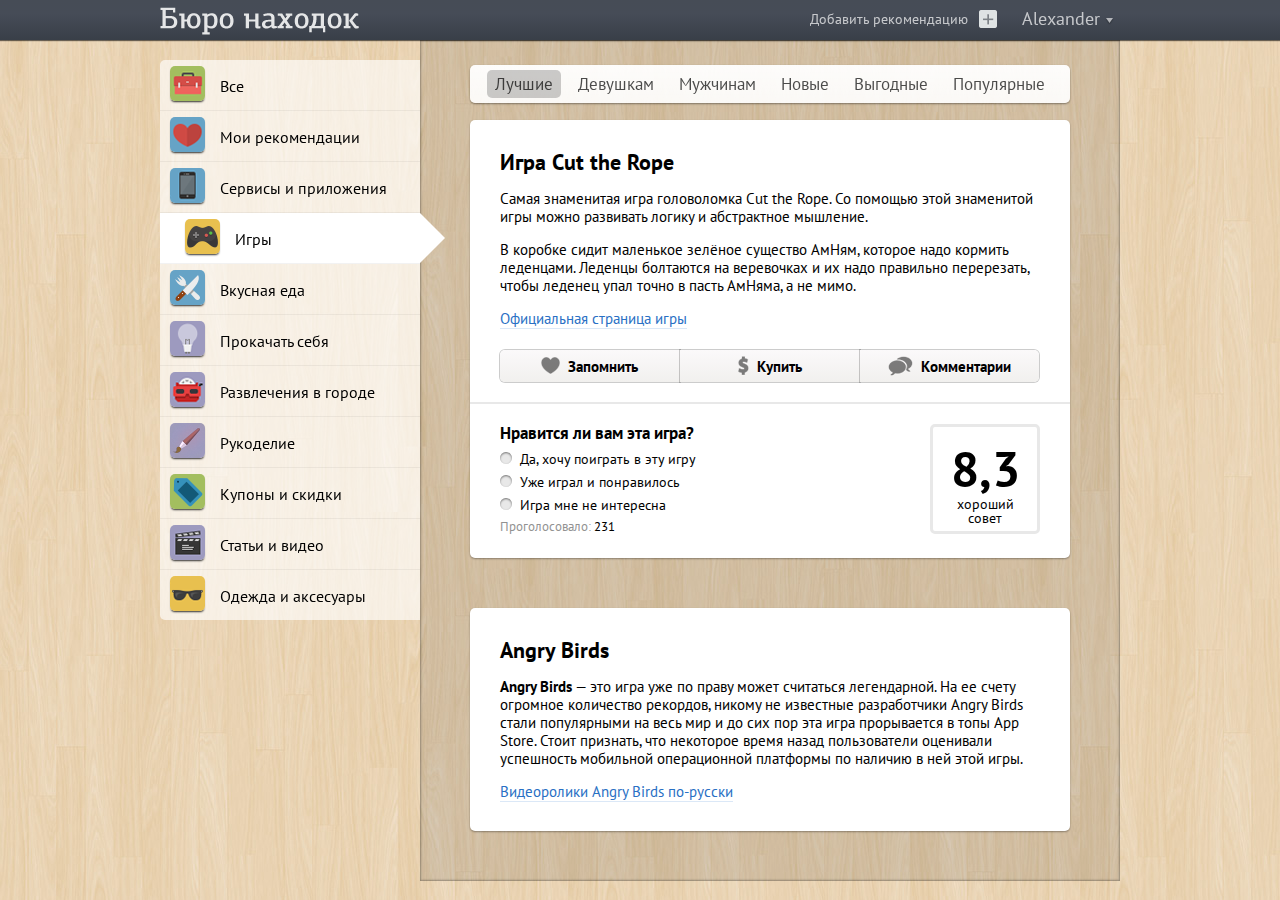
==== commit 534c0ab9: "[+] New icons [+] New buy and save buttons" ====
--- a/index.html
+++ b/index.html
@@ -39,6 +39,10 @@
                     $(this).removeClass("hovered");
                 }
             );
+            $('.filters-holder .big-btn').click(function() {
+                var el = $(this);
+                el.addClass('selected').siblings().removeClass('selected');
+            });
         });
     </script>
 </head>
@@ -53,12 +57,12 @@
                 <p><a href="#">Войдите</a>, если у вас уже есть аккаунт.</p>
                 <div class="field">
                     <label>Ваш email:</label>
-                    <input type="email" class="text-input" value="alexrule7@gmail.com"></input>
+                    <input type="email" class="text-input" value="alexrule7@gmail.com" />
                     <span class="caption">Вы забыли указать email.</span>
                 </div>
                 <div class="field error-field">
                     <label>Логин:</label>
-                    <input type="text" class="text-input" value="AlexRule7"></input>
+                    <input type="text" class="text-input" value="AlexRule7" />
                     <span class="caption">Извините, но это имя уже занято.</span>
                 </div>
                 <div class="field">
@@ -68,7 +72,7 @@
                 </div>
                 <div class="field">
                     <label>Пароль: <a href="#" class="addition-label action-link">показать</a></label>
-                    <input type="password" class="text-input" value=""></input>
+                    <input type="password" class="text-input" value="" />
                     <span class="caption">Необходимо указать пароль.</span>
                 </div>
                 <div class="field">
@@ -110,6 +114,20 @@
                     <li class="theme-item">
                         <div class="active-arrow"></div>
                         <div class="theme-icon-holder">
+                            <i class="theme-icn icn-all"></i>
+                        </div>
+                        <span class="theme-name">Все</span>
+                    </li>
+                    <li class="theme-item">
+                        <div class="active-arrow"></div>
+                        <div class="theme-icon-holder">
+                            <i class="theme-icn icn-faverec"></i>
+                        </div>
+                        <span class="theme-name">Мои рекомендации</span>
+                    </li>
+                    <li class="theme-item">
+                        <div class="active-arrow"></div>
+                        <div class="theme-icon-holder">
                             <i class="theme-icn icn-apps"></i>
                         </div>
                         <span class="theme-name">Cервисы и приложения</span>
@@ -161,7 +179,7 @@
                         <div class="theme-icon-holder">
                             <i class="theme-icn icn-interesting"></i>
                         </div>
-                        <span class="theme-name">Интересное</span>
+                        <span class="theme-name">Статьи и видео</span>
                     </li>
                     <li class="theme-item">
                         <div class="active-arrow"></div>
@@ -173,26 +191,40 @@
                 </ul>
             </aside>
 
-            <div class="main-banner banner-big-font">
+            <!-- <div class="main-banner banner-big-font">
                 <span class="banner-text">Узнайте, какие развлечения понравились больше всего вашим друзьям из Вконтакте и Facebook.</span>
                 <div class="banner-btn-holder">
                     <a href="#" class="small-btn red-btn sign-up-popup">Узнать</a>
-                    <!-- <a href="#" class="small-btn gray-btn">Войти</a> -->
-                </div>
-            </div>
+                    <a href="#" class="small-btn gray-btn">Войти</a>
+                </div>
+            </div> -->
 
             <section class="recs-holder not-signed-in">
 
-                <section class="filters-holder group">
-                    <span class="big-btn gray-btn selected">Нравится всем</span>
+                <!-- <section class="filters-holder group">
+                    <span class="big-btn gray-btn selected first">Лучшие</span>
                     <span class="big-btn gray-btn">Девушкам</span>
                     <span class="big-btn gray-btn">Мужчинам</span>
-                    <span class="big-btn gray-btn">Еще <span class="filter-arrow-down"></span></span>
-                </section>
+                    <span class="big-btn gray-btn last">Популярные<span class="filter-arrow-down"></span></span>
+                    <ul class="filter-list">
+                        <li>Новые</li>
+                        <li>Выгодные</li>
+                        <li>Популярные</li>
+                    </ul>
+                </section> -->
+
+                <ul class="filters-holder">
+                    <li class="selected">Лучшие</li>
+                    <li>Девушкам</li>
+                    <li>Мужчинам</li>
+                    <li>Новые</li>
+                    <li>Выгодные</li>
+                    <li>Популярные</li>
+                </ul>
 
                 <article class="rec">
-                    <a href="#"><img class="rec-illustration" src="http://img-fotki.yandex.ru/get/6417/31684961.0/0_57719_2d4c6a7_L.jpg" alt=""></a>
-                    <h1>Игра Cut the Rope <a href="#" class="small-btn green-btn">Запомнить</a></h1>
+                    <a href="#"><img class="rec-illustration" src="http://apple.hdblog.it/wp-content/uploads/2013/04/Cut-the-Rope-.jpg" alt=""></a>
+                    <h1>Игра Cut the Rope</h1>
                     <p>Самая знаменитая игра головоломка Cut the Rope. Со помощью этой знаменитой игры можно развивать логику и абстрактное мышление.</p>
                     <p>В коробке сидит маленькое зелёное существо АмНям, которое надо кормить леденцами. Леденцы болтаются на веревочках и их надо правильно перерезать, чтобы леденец упал точно в пасть АмНяма, а не мимо.</p>
                     <p><a href="#">Официальная страница игры</a></p>
@@ -201,6 +233,11 @@
                         <a class="tag apple-tag"href="#">App Store</a>
                         <a class="tag android-tag"href="#">Android</a>
                     </p>
+                    <div class="split-buttons-holder triple-btn group"><!-- triple-btn or double-btn to switch classes-->
+                        <a href="#" class="small-btn gray-btn"><i class="icn-fave"></i>Запомнить</a>
+                        <a href="#" class="small-btn gray-btn"><i class="icn-buy"></i>Купить</a>
+                        <a href="#" class="small-btn gray-btn"><i class="icn-comments"></i>Комментарии</a>
+                    </div>
                     <div class="poll-holder">
                         <div class="rec-mark-holder">
                             <h1>8,3</h1>
@@ -234,7 +271,7 @@
                             <div class="poll-participants"><span class="sub-dark-color">Проголосовало:</span> 231</div>
                         </div>
 
-                        <div class="poll group">
+                        <!-- <div class="poll group">
                             <h1 class="poll-question">Нравится ли вам этот совет?</h1>
                             <div class="poll-hide-mask is-active">                                    
                                 <div class="poll-answer">
@@ -260,9 +297,9 @@
                                 </div>
                             </div>
                             <div class="poll-participants"><span class="sub-dark-color">Проголосовало:</span> 207</div>
-                        </div>
-
-                        <div class="poll group">
+                        </div> -->
+
+                        <!-- <div class="poll group">
                             <h1 class="poll-question">Посоветовали бы друзьям?</h1>
                             <div class="poll-hide-mask is-active">
                                 <div class="poll-answer">
@@ -288,12 +325,12 @@
                                 </div>
                             </div>
                             <div class="poll-participants"><span class="sub-dark-color">Проголосовало:</span> 189</div>
-                        </div>
+                        </div> -->
                     </div>
-                    <div class="comment-btn"><i class="icn-comments"></i>Комментарии…</div>
+                    <!-- <div class="comment-btn"><i class="icn-comments"></i>Комментарии…</div> -->
                 </article>
 
-                <!--  <div class="split-buttons-holder double-btn group">
+                 <!-- <div class="split-buttons-holder double-btn group">
                     <a href="#" class="small-btn green-btn"><i class="icn-add-rec"></i>Добавить рекомендацию</a>
                     <a href="#" class="small-btn green-btn"><i class="icn-discussion"></i>Создать обсуждение</a>
                 </div> -->
@@ -312,7 +349,7 @@
                         <a class="tag fb-tag"href="#">Facebook</a>
                         <a class="tag vk-tag"href="#">vKontakte</a>
                     </p>
-                    <div class="comment-btn"><i class="icn-comments"></i>Комментарии…</div>
+                    <!-- <div class="comment-btn"><i class="icn-comments"></i>Комментарии…</div> -->
                 </article>
 
             </section>
--- a/static/stylesheets/screen.css
+++ b/static/stylesheets/screen.css
@@ -1 +1 @@
-@charset "UTF-8";@import url(http://fonts.googleapis.com/css?family=PT+Sans:400,700&subset=latin,cyrillic);html,body,div,span,applet,object,iframe,h1,h2,h3,h4,h5,h6,p,blockquote,pre,a,abbr,acronym,address,big,cite,code,del,dfn,em,img,ins,kbd,q,s,samp,small,strike,strong,sub,sup,tt,var,b,u,i,center,dl,dt,dd,ol,ul,li,fieldset,form,label,legend,table,caption,tbody,tfoot,thead,tr,th,td,article,aside,canvas,details,embed,figure,figcaption,footer,header,hgroup,menu,nav,output,ruby,section,summary,time,mark,audio,video{margin:0;padding:0;border:0;font:inherit;font-size:100%;vertical-align:baseline}html{line-height:1}ol,ul{list-style:none}table{border-collapse:collapse;border-spacing:0}caption,th,td{text-align:left;font-weight:normal;vertical-align:middle}q,blockquote{quotes:none}q:before,q:after,blockquote:before,blockquote:after{content:"";content:none}a img{border:none}article,aside,details,figcaption,figure,footer,header,hgroup,menu,nav,section,summary{display:block}body{-webkit-font-smoothing:antialiased;font-family:"PT Sans",sans-serif;font-size:62.5%;line-height:1.8em;-webkit-text-size-adjust:100%}body.wood{background:url('/static/images/bg.jpg?1360445668') repeat #e7d1ae;background-attachment:fixed}body.gray{background:url('/static/images/bg3.png?1346178903') repeat #e7d1ae;background-attachment:fixed}body.blue{background:url('/static/images/bg2.png?1360446982') repeat #e7d1ae;background-attachment:fixed}.site-main-header{font-size:1.8em;background:-webkit-gradient(linear, 50% 0%, 50% 100%, color-stop(0%, #464c56), color-stop(35%, #464c57), color-stop(100%, #393f48));background:-webkit-linear-gradient(top, #464c56,#464c57 35%,#393f48);background:-moz-linear-gradient(top, #464c56,#464c57 35%,#393f48);background:-o-linear-gradient(top, #464c56,#464c57 35%,#393f48);background:linear-gradient(top, #464c56,#464c57 35%,#393f48);width:100%;height:40px;-webkit-box-shadow:0 1px 1px 0 rgba(0,0,0,0.55);-moz-box-shadow:0 1px 1px 0 rgba(0,0,0,0.55);box-shadow:0 1px 1px 0 rgba(0,0,0,0.55);position:fixed;z-index:10}.inner{width:100%;max-width:960px;margin:0 auto;position:relative}a{color:#2970c4;text-decoration:none}a:visited{color:#2970c4}a:focus{color:#21599f}a:hover{color:#21599f}a:active{color:#1b4982}strong,b{font-weight:bold}.sub-dark-color{color:#929292}.logo{background:url('/static/images/logo.png?1360022173');display:block;float:left;height:40px;width:199px}.logo-title{font-weight:bold;color:#ffea68;position:absolute;top:12px;left:210px;z-index:5}.logo-title:before{content:"— "}.add-recomendation{font-size:0.8em;color:rgba(255,255,255,0.7) !important;float:right;margin:10px 0 0}.add-recomendation .icn-plus{margin:0 0 -4px 7px}.add-recomendation:hover{color:#fff !important}.add-recomendation:hover .icn-plus{height:18px;width:18px;background-position:0 -36px}.nav-item{color:rgba(255,255,255,0.85) !important;display:inline-block;float:right;margin-left:10px;padding:10px 0 15px 10px}.nav-item:hover{color:#fff !important}.user-box{color:rgba(255,255,255,0.7);text-align:right;float:right;margin-left:15px;padding:9px 0 16px 10px;position:relative;cursor:pointer;z-index:5}.user-box:hover{color:#fff;background:rgba(255,255,255,0.35)}.user-box:hover .user-box-items-holder{top:40px;filter:progid:DXImageTransform.Microsoft.Alpha(Opacity=10000);opacity:100;pointer-events:auto}.user-box:hover x:-o-prefocus,.user-box:hover .user-box-items-holder{z-index:5}.user-box:hover .icn-user-arrow{filter:progid:DXImageTransform.Microsoft.Alpha(Opacity=10000);opacity:100}.icn-user-arrow{margin-bottom:-2px;filter:progid:DXImageTransform.Microsoft.Alpha(Opacity=60);opacity:0.6}.user-name{font-size:1em}.user-box-items-holder{font-size:0.9em;text-align:left;background:#fff;display:block;-webkit-box-sizing:border-box;-moz-box-sizing:border-box;box-sizing:border-box;min-width:150px;padding:8px 0;-moz-border-radius-bottomleft:3px;-webkit-border-bottom-left-radius:3px;border-bottom-left-radius:3px;-moz-border-radius-bottomright:3px;-webkit-border-bottom-right-radius:3px;border-bottom-right-radius:3px;-webkit-box-shadow:0 3px 4px 0px rgba(0,0,0,0.35);-moz-box-shadow:0 3px 4px 0px rgba(0,0,0,0.35);box-shadow:0 3px 4px 0px rgba(0,0,0,0.35);position:absolute;top:50px;right:0;z-index:4;filter:progid:DXImageTransform.Microsoft.Alpha(Opacity=0);opacity:0;pointer-events:none;-webkit-transform:translateZ(0);-moz-transform:translateZ(0);-ms-transform:translateZ(0);-o-transform:translateZ(0);transform:translateZ(0);-webkit-transition:all 150ms ease-in-out;-webkit-transition-delay:1ms;-moz-transition:all 150ms ease-in-out 1ms;-o-transition:all 150ms ease-in-out 1ms;transition:all 150ms ease-in-out 1ms}.user-box-items-holder .user-box-item{color:gray;display:block;margin:0 10px;padding:3px 10px;border:none}.user-box-items-holder .user-box-item:hover{color:#000}x:-o-prefocus,.user-box-items-holder{z-index:-1}.hor-splitter{background:rgba(0,0,0,0.2);height:1px;margin:5px 10px}.grid{float:left}.col-1-2{-webkit-box-sizing:border-box;-moz-box-sizing:border-box;box-sizing:border-box;width:50%}.themes-list-holder{font-size:1.6em;background:rgba(255,255,255,0.65);width:260px;-moz-border-radius-topleft:5px;-webkit-border-top-left-radius:5px;border-top-left-radius:5px;-moz-border-radius-bottomleft:5px;-webkit-border-bottom-left-radius:5px;border-bottom-left-radius:5px;position:fixed;top:65px}.theme-item{display:block;height:50px;border-bottom:solid 1px rgba(0,0,0,0.05);-webkit-transition:all 170ms ease-in-out;-webkit-transition-delay:1ms;-moz-transition:all 170ms ease-in-out 1ms;-o-transition:all 170ms ease-in-out 1ms;transition:all 170ms ease-in-out 1ms;cursor:pointer}.theme-item:first-child{-moz-border-radius-topleft:5px;-webkit-border-top-left-radius:5px;border-top-left-radius:5px}.theme-item:last-child{border:none;-moz-border-radius-bottomleft:5px;-webkit-border-bottom-left-radius:5px;border-bottom-left-radius:5px}.theme-item:hover{background:rgba(255,255,255,0.5)}.theme-item.selected{background:#fff;padding-left:15px;cursor:default}.theme-icon-holder{float:left;width:50px}.theme-icn{margin:6px 10px 4px;-webkit-border-radius:5px;-moz-border-radius:5px;-ms-border-radius:5px;-o-border-radius:5px;border-radius:5px;-webkit-box-shadow:0 2px 2px -1px rgba(0,0,0,0.8);-moz-box-shadow:0 2px 2px -1px rgba(0,0,0,0.8);box-shadow:0 2px 2px -1px rgba(0,0,0,0.8)}.theme-name{color:#000;float:left;margin:17px 10px 0}.active-arrow{border:25px solid transparent;border-left:25px solid #fff;border-right:0;height:0;width:0;position:absolute;right:0;filter:progid:DXImageTransform.Microsoft.Alpha(Opacity=0);opacity:0;-webkit-transition:all 200ms ease-in-out;-webkit-transition-delay:1ms;-moz-transition:all 200ms ease-in-out 1ms;-o-transition:all 200ms ease-in-out 1ms;transition:all 200ms ease-in-out 1ms}.theme-item.selected .active-arrow{right:-25px;filter:progid:DXImageTransform.Microsoft.Alpha(Opacity=100);opacity:1;-webkit-transition:all 100ms ease-in-out;-webkit-transition-delay:100ms;-moz-transition:all 100ms ease-in-out 100ms;-o-transition:all 100ms ease-in-out 100ms;transition:all 100ms ease-in-out 100ms}.main-banner{background:#fff8b9;background-image:-webkit-gradient(linear, 50% 0%, 50% 100%, color-stop(0%, #fff9b5), color-stop(50%, #fff8b9), color-stop(100%, #fff9cf));background-image:-webkit-linear-gradient(top, #fff9b5,#fff8b9 50%,#fff9cf);background-image:-moz-linear-gradient(top, #fff9b5,#fff8b9 50%,#fff9cf);background-image:-o-linear-gradient(top, #fff9b5,#fff8b9 50%,#fff9cf);background-image:linear-gradient(top, #fff9b5,#fff8b9 50%,#fff9cf);display:block;height:60px;width:630px;margin-left:295px;-moz-border-radius-bottomleft:3px;-webkit-border-bottom-left-radius:3px;border-bottom-left-radius:3px;-moz-border-radius-bottomright:3px;-webkit-border-bottom-right-radius:3px;border-bottom-right-radius:3px;-webkit-box-shadow:rgba(0,0,0,0.3) 0 1px 2px 0;-moz-box-shadow:rgba(0,0,0,0.3) 0 1px 2px 0;box-shadow:rgba(0,0,0,0.3) 0 1px 2px 0;position:fixed;top:40px;z-index:5}.banner-text{font-size:1.4em;line-height:1.2em;vertical-align:middle;display:table-cell;width:350px;height:60px;padding:0 15px}.banner-big-font .banner-text{font-size:1.5em;width:400px}.banner-btn-holder{position:absolute;top:15px;right:10px;z-index:5}.banner-btn-holder .small-btn,.banner-btn-holder .big-btn{margin-right:5px}.banner-big-font .banner-btn-holder .small-btn,.banner-big-font .banner-btn-holder .big-btn{font-size:1.6em;padding:6px 25px}.filters-holder{margin:30px 50px 0}.filters-holder .big-btn{text-align:center;-webkit-box-sizing:border-box;-moz-box-sizing:border-box;box-sizing:border-box;float:left;width:25%;margin:0;-webkit-border-radius:0;-moz-border-radius:0;-ms-border-radius:0;-o-border-radius:0;border-radius:0;-webkit-box-shadow:0 1px 2px 0px rgba(0,0,0,0.45);-moz-box-shadow:0 1px 2px 0px rgba(0,0,0,0.45);box-shadow:0 1px 2px 0px rgba(0,0,0,0.45)}.filters-holder .big-btn:first-child{-moz-border-radius-topleft:3px;-webkit-border-top-left-radius:3px;border-top-left-radius:3px;-moz-border-radius-bottomleft:3px;-webkit-border-bottom-left-radius:3px;border-bottom-left-radius:3px}.filters-holder .big-btn:last-child{-moz-border-radius-topright:3px;-webkit-border-top-right-radius:3px;border-top-right-radius:3px;-moz-border-radius-bottomright:3px;-webkit-border-bottom-right-radius:3px;border-bottom-right-radius:3px}.filters-holder .big-btn.selected{background:#e5e5e3;-webkit-box-shadow:rgba(0,0,0,0.2) 0 0 0 1px,rgba(0,0,0,0.45) 0 2px 5px 0px inset;-moz-box-shadow:rgba(0,0,0,0.2) 0 0 0 1px,rgba(0,0,0,0.45) 0 2px 5px 0px inset;box-shadow:rgba(0,0,0,0.2) 0 0 0 1px,rgba(0,0,0,0.45) 0 2px 5px 0px inset;cursor:default}.filter-arrow-down{border:25px solid transparent;border-top:25px solid #fff;border-bottom:0;height:0;width:0;display:inline-block;margin-left:2px;border-width:6px;border-top-color:#000;position:relative;top:-1px}.small-btn,.big-btn{font-size:1.4em;font-weight:bold;display:inline-block;padding:4px 10px;-webkit-border-radius:3px;-moz-border-radius:3px;-ms-border-radius:3px;-o-border-radius:3px;border-radius:3px;-webkit-box-shadow:rgba(0,0,0,0.4) 0 0 0 1px,rgba(255,255,255,0.3) 0 2px 0px 0px;-moz-box-shadow:rgba(0,0,0,0.4) 0 0 0 1px,rgba(255,255,255,0.3) 0 2px 0px 0px;box-shadow:rgba(0,0,0,0.4) 0 0 0 1px,rgba(255,255,255,0.3) 0 2px 0px 0px;-webkit-user-select:none;-moz-user-select:none;user-select:none;cursor:pointer}.big-btn{font-size:1.7em;font-weight:normal;padding:10px 15px 9px;-webkit-box-shadow:rgba(0,0,0,0.2) 0 0 0 1px,rgba(255,255,255,0.3) 0 2px 0px 0px;-moz-box-shadow:rgba(0,0,0,0.2) 0 0 0 1px,rgba(255,255,255,0.3) 0 2px 0px 0px;box-shadow:rgba(0,0,0,0.2) 0 0 0 1px,rgba(255,255,255,0.3) 0 2px 0px 0px}.red-btn{color:#fff !important;text-shadow:0 1px 0 rgba(0,0,0,0.3);background-image:-webkit-gradient(linear, 50% 0%, 50% 100%, color-stop(0%, #e97d90), color-stop(100%, #ea2c58));background-image:-webkit-linear-gradient(top, #e97d90,#ea2c58);background-image:-moz-linear-gradient(top, #e97d90,#ea2c58);background-image:-o-linear-gradient(top, #e97d90,#ea2c58);background-image:linear-gradient(top, #e97d90,#ea2c58)}.red-btn:hover{background-image:-webkit-gradient(linear, 50% 0%, 50% 100%, color-stop(0%, #e97d90), color-stop(100%, #de2a54));background-image:-webkit-linear-gradient(top, #e97d90,#de2a54);background-image:-moz-linear-gradient(top, #e97d90,#de2a54);background-image:-o-linear-gradient(top, #e97d90,#de2a54);background-image:linear-gradient(top, #e97d90,#de2a54)}.red-btn:active{-webkit-box-shadow:rgba(0,0,0,0.4) 0 0 0 1px,rgba(0,0,0,0.5) 0 1px 3px 0px inset;-moz-box-shadow:rgba(0,0,0,0.4) 0 0 0 1px,rgba(0,0,0,0.5) 0 1px 3px 0px inset;box-shadow:rgba(0,0,0,0.4) 0 0 0 1px,rgba(0,0,0,0.5) 0 1px 3px 0px inset}.gray-btn{color:#000 !important;text-shadow:0 1px 0 rgba(255,255,255,0.9);background-image:-webkit-gradient(linear, 50% 0%, 50% 100%, color-stop(0%, #fbf9fa), color-stop(100%, #f1f0ee));background-image:-webkit-linear-gradient(top, #fbf9fa,#f1f0ee);background-image:-moz-linear-gradient(top, #fbf9fa,#f1f0ee);background-image:-o-linear-gradient(top, #fbf9fa,#f1f0ee);background-image:linear-gradient(top, #fbf9fa,#f1f0ee)}.gray-btn:hover{background-image:-webkit-gradient(linear, 50% 0%, 50% 100%, color-stop(0%, #fbf9fa), color-stop(100%, #e5e5e3));background-image:-webkit-linear-gradient(top, #fbf9fa,#e5e5e3);background-image:-moz-linear-gradient(top, #fbf9fa,#e5e5e3);background-image:-o-linear-gradient(top, #fbf9fa,#e5e5e3);background-image:linear-gradient(top, #fbf9fa,#e5e5e3)}.gray-btn:active{-webkit-box-shadow:rgba(0,0,0,0.4) 0 0 0 1px,rgba(0,0,0,0.5) 0 1px 3px 0px inset;-moz-box-shadow:rgba(0,0,0,0.4) 0 0 0 1px,rgba(0,0,0,0.5) 0 1px 3px 0px inset;box-shadow:rgba(0,0,0,0.4) 0 0 0 1px,rgba(0,0,0,0.5) 0 1px 3px 0px inset}.green-btn{color:#fff !important;text-shadow:0 1px 0 rgba(0,0,0,0.3);background-image:-webkit-gradient(linear, 50% 0%, 50% 100%, color-stop(0%, #3f9e63), color-stop(100%, #1c7a40));background-image:-webkit-linear-gradient(top, #3f9e63,#1c7a40);background-image:-moz-linear-gradient(top, #3f9e63,#1c7a40);background-image:-o-linear-gradient(top, #3f9e63,#1c7a40);background-image:linear-gradient(top, #3f9e63,#1c7a40)}.green-btn:hover{background-image:-webkit-gradient(linear, 50% 0%, 50% 100%, color-stop(0%, #3f9e63), color-stop(100%, #196e3a));background-image:-webkit-linear-gradient(top, #3f9e63,#196e3a);background-image:-moz-linear-gradient(top, #3f9e63,#196e3a);background-image:-o-linear-gradient(top, #3f9e63,#196e3a);background-image:linear-gradient(top, #3f9e63,#196e3a)}.green-btn:active{-webkit-box-shadow:rgba(0,0,0,0.4) 0 0 0 1px,rgba(0,0,0,0.5) 0 1px 3px 0px inset;-moz-box-shadow:rgba(0,0,0,0.4) 0 0 0 1px,rgba(0,0,0,0.5) 0 1px 3px 0px inset;box-shadow:rgba(0,0,0,0.4) 0 0 0 1px,rgba(0,0,0,0.5) 0 1px 3px 0px inset}.disabled-btn{filter:progid:DXImageTransform.Microsoft.Alpha(Opacity=30);opacity:0.3;cursor:default;pointer-events:none}.comment-btn{font-size:1.6em;text-shadow:0 1px 0 rgba(255,255,255,0.9);text-align:center;background:#d9d8d5;background-image:-webkit-gradient(linear, 50% 0%, 50% 100%, color-stop(0%, #f8f5f5), color-stop(100%, #d9d8d5));background-image:-webkit-linear-gradient(top, #f8f5f5,#d9d8d5);background-image:-moz-linear-gradient(top, #f8f5f5,#d9d8d5);background-image:-o-linear-gradient(top, #f8f5f5,#d9d8d5);background-image:linear-gradient(top, #f8f5f5,#d9d8d5);margin-bottom:-15px;padding:12px 0;border-top:solid 1px #e8e8e8;-moz-border-radius-bottomleft:5px;-webkit-border-bottom-left-radius:5px;border-bottom-left-radius:5px;-moz-border-radius-bottomright:5px;-webkit-border-bottom-right-radius:5px;border-bottom-right-radius:5px;-webkit-box-shadow:rgba(255,255,255,0.85) 0 1px 0 0 inset;-moz-box-shadow:rgba(255,255,255,0.85) 0 1px 0 0 inset;box-shadow:rgba(255,255,255,0.85) 0 1px 0 0 inset;cursor:pointer;-webkit-user-select:none;-moz-user-select:none;user-select:none}.comment-btn:hover{background:#c3c2bf;background-image:-webkit-gradient(linear, 50% 0%, 50% 100%, color-stop(0%, #eeecec), color-stop(100%, #c3c2bf));background-image:-webkit-linear-gradient(top, #eeecec,#c3c2bf);background-image:-moz-linear-gradient(top, #eeecec,#c3c2bf);background-image:-o-linear-gradient(top, #eeecec,#c3c2bf);background-image:linear-gradient(top, #eeecec,#c3c2bf)}.comment-btn:active{-webkit-box-shadow:rgba(0,0,0,0.65) 0 2px 5px -3px inset;-moz-box-shadow:rgba(0,0,0,0.65) 0 2px 5px -3px inset;box-shadow:rgba(0,0,0,0.65) 0 2px 5px -3px inset;-webkit-transform:translateY(1px);-moz-transform:translateY(1px);-ms-transform:translateY(1px);-o-transform:translateY(1px);transform:translateY(1px)}.comment-btn .icn-comments{margin:0 10px -5px 0;filter:progid:DXImageTransform.Microsoft.Alpha(Opacity=60);opacity:0.6}.split-buttons-holder{text-align:center;margin:-20px 100px 30px}.split-buttons-holder .small-btn,.split-buttons-holder .big-btn{-webkit-box-sizing:border-box;-moz-box-sizing:border-box;box-sizing:border-box;float:left;padding:8px 10px;-webkit-border-radius:0;-moz-border-radius:0;-ms-border-radius:0;-o-border-radius:0;border-radius:0}.split-buttons-holder .small-btn:first-child,.split-buttons-holder .big-btn:first-child{-moz-border-radius-topleft:5px;-webkit-border-top-left-radius:5px;border-top-left-radius:5px;-moz-border-radius-bottomleft:5px;-webkit-border-bottom-left-radius:5px;border-bottom-left-radius:5px}.split-buttons-holder .small-btn:last-child,.split-buttons-holder .big-btn:last-child{-moz-border-radius-topright:5px;-webkit-border-top-right-radius:5px;border-top-right-radius:5px;-moz-border-radius-bottomright:5px;-webkit-border-bottom-right-radius:5px;border-bottom-right-radius:5px}.double-btn .small-btn,.double-btn .big-btn{font-size:1.5em;width:50%}.double-btn .small-btn i,.double-btn .big-btn i{margin:0 8px -4px 0}.popup-container{background:rgba(255,255,255,0.85);width:100%;height:100%;overflow:auto;position:fixed;top:0;left:0;z-index:10;filter:progid:DXImageTransform.Microsoft.Alpha(Opacity=0);opacity:0;pointer-events:none;-webkit-transition:opacity 180ms ease-in-out;-webkit-transition-delay:1ms;-moz-transition:opacity 180ms ease-in-out 1ms;-o-transition:opacity 180ms ease-in-out 1ms;transition:opacity 180ms ease-in-out 1ms}.popup-container.showing{z-index:10;pointer-events:auto;filter:progid:DXImageTransform.Microsoft.Alpha(Opacity=10000);opacity:100}x:-o-prefocus,.popup-container{z-index:-1}.popup-holder{width:450px;margin-left:-225px;padding:75px 0 50px;position:absolute;left:50%;z-index:20;-webkit-transform:translateY(-30px);-moz-transform:translateY(-30px);-ms-transform:translateY(-30px);-o-transform:translateY(-30px);transform:translateY(-30px);-webkit-transition:-webkit-transform 300ms ease-in-out;-webkit-transition-delay:1ms;-moz-transition:-moz-transform 300ms ease-in-out 1ms;-o-transition:-o-transform 300ms ease-in-out 1ms;transition:transform 300ms ease-in-out 1ms}.showing .popup-holder{-webkit-transform:translateY(0);-moz-transform:translateY(0);-ms-transform:translateY(0);-o-transform:translateY(0);transform:translateY(0)}.popup-body,.single-page-body{background:#fff;padding-bottom:30px;-webkit-border-radius:5px;-moz-border-radius:5px;-ms-border-radius:5px;-o-border-radius:5px;border-radius:5px;-webkit-box-shadow:rgba(0,0,0,0.45) 0 2px 5px 0;-moz-box-shadow:rgba(0,0,0,0.45) 0 2px 5px 0;box-shadow:rgba(0,0,0,0.45) 0 2px 5px 0;position:relative}.popup-body h1,.single-page-body h1{font-size:2.5em;line-height:1.2em;font-weight:bold;padding:30px 50px 0}.popup-body p,.single-page-body p{font-size:1.5em;padding:10px 50px 5px}.close-popup-btn{font-size:2.8em;color:#000 !important;display:block;position:absolute;top:15px;right:15px;filter:progid:DXImageTransform.Microsoft.Alpha(Opacity=50);opacity:0.5}.close-popup-btn:hover{filter:progid:DXImageTransform.Microsoft.Alpha(Opacity=100);opacity:1}.field{margin:10px 0 0}.popup-body .field,.single-page-body .field{margin:15px 50px 0}.popup-body .field.btn-field,.single-page-body .field.btn-field{margin-top:25px}.popup-body .field.btn-field .small-btn,.single-page-body .field.btn-field .small-btn,.popup-body .field.btn-field .big-btn,.single-page-body .field.btn-field .big-btn{margin-right:20px}.field label{font-size:1.4em}.field .addition-label{float:right}.caption{font-size:1.2em;color:red;display:none;margin:3px 0 0}.error-field .caption{display:block}.text-input,.text-area{font-family:"PT Sans",sans-serif;font-size:1.8em;-webkit-box-sizing:border-box;-moz-box-sizing:border-box;box-sizing:border-box;width:100%;margin:5px 0 0;padding:3px 10px;border:none;outline:none;-webkit-border-radius:5px;-moz-border-radius:5px;-ms-border-radius:5px;-o-border-radius:5px;border-radius:5px;-webkit-box-shadow:rgba(0,0,0,0.6) 0 0 2px 0;-moz-box-shadow:rgba(0,0,0,0.6) 0 0 2px 0;box-shadow:rgba(0,0,0,0.6) 0 0 2px 0;-webkit-appearance:none}.text-input:focus,.text-area:focus{-webkit-box-shadow:rgba(0,0,0,0.3) 0 0 2px 0,rgba(70,169,226,0.9) 0 0 5px 0;-moz-box-shadow:rgba(0,0,0,0.3) 0 0 2px 0,rgba(70,169,226,0.9) 0 0 5px 0;box-shadow:rgba(0,0,0,0.3) 0 0 2px 0,rgba(70,169,226,0.9) 0 0 5px 0}.error-field .text-input,.error-field .text-area{background:rgba(255,0,0,0.05)}.text-area{min-height:150px;resize:vertical}.radio-btn{margin:0 7px 0 10px;position:relative;top:-1px}.recs-holder{background:rgba(0,0,0,0.1);float:right;width:72.91667%;margin:40px 0 -3px;-webkit-box-shadow:inset 0 0 2px 1px rgba(0,0,0,0.3);-moz-box-shadow:inset 0 0 2px 1px rgba(0,0,0,0.3);box-shadow:inset 0 0 2px 1px rgba(0,0,0,0.3)}.recs-holder.not-signed-in{padding-top:50px}.rec{background:#fff;width:85.71429%;margin:25px auto 50px;padding-bottom:15px;-webkit-border-radius:5px;-moz-border-radius:5px;-ms-border-radius:5px;-o-border-radius:5px;border-radius:5px;-webkit-box-shadow:0 1px 2px 0px rgba(0,0,0,0.35);-moz-box-shadow:0 1px 2px 0px rgba(0,0,0,0.35);box-shadow:0 1px 2px 0px rgba(0,0,0,0.35);position:relative}.rec>h1{font-size:2.2em;line-height:1.2em;font-weight:bold;padding:0.5em 23% 0.3em 5%;position:relative}.rec>h1 .small-btn,.rec>h1 .big-btn{font-size:0.6em;float:right;padding:0 10px;position:absolute;top:1em;right:5%}.rec>p{font-size:1.5em;padding:0.5em 5%}.rec>p>a{border-bottom:solid 1px #dbe8f7}.rec-illustration{width:100%;margin:0 auto;-moz-border-radius-topleft:5px;-webkit-border-top-left-radius:5px;border-top-left-radius:5px;-moz-border-radius-topright:5px;-webkit-border-top-right-radius:5px;border-top-right-radius:5px}.tag{font-size:0.9em;color:#fff !important;display:inline-block;margin:0 5px 5px 0;padding:3px 7px 2px;-webkit-border-radius:5px;-moz-border-radius:5px;-ms-border-radius:5px;-o-border-radius:5px;border-radius:5px;filter:progid:DXImageTransform.Microsoft.Alpha(Opacity=90);opacity:0.9}.tag:hover{filter:progid:DXImageTransform.Microsoft.Alpha(Opacity=10000);opacity:100}.youtube-tag{background:#d21015}.home-tag{background:#346cd2}.apple-tag{background:#7e7c78}.android-tag{background:#51a72c}.map-tag{background:#e4ac30}.fb-tag{background:#395993}.vk-tag{background:#6185aa}.poll-holder{min-height:150px;margin-top:10px;padding-bottom:10px;border-top:solid 2px #e8e8e8;position:relative}.rec-mark-holder{text-align:center;-webkit-box-sizing:border-box;-moz-box-sizing:border-box;box-sizing:border-box;width:110px;height:110px;border:solid 3px #e8e8e8;-webkit-border-radius:5px;-moz-border-radius:5px;-ms-border-radius:5px;-o-border-radius:5px;border-radius:5px;position:absolute;top:20px;right:5%}.rec-mark-holder>h1{font-size:5em;font-weight:bold;line-height:1em;margin-top:17px}.rec-mark-holder>h2{font-size:1.4em;line-height:1em;padding:3px 10px}.poll{width:60%;margin:0 0 0 5%;padding-bottom:5px;border-bottom:solid 1px #e8e8e8}.poll:last-child{border-bottom:none}.poll .poll-hide-mask.is-active{display:none}.poll:hover .poll-hide-mask,.poll.hovered .poll-hide-mask{display:block}.poll-question{font-size:1.7em;font-weight:bold;padding-top:15px;padding-bottom:3px}.poll-answer{min-height:18px;padding-left:20px;position:relative;cursor:pointer}.poll-answer:hover .poll-radiobtn{background:#12be7b}.poll-answer:hover .poll-answer-text{-webkit-transform:perspective(0) translate(3px, 0);-moz-transform:perspective(0) translate(3px, 0);-ms-transform:perspective(0) translate(3px, 0);-o-transform:perspective(0) translate(3px, 0);transform:perspective(0) translate(3px, 0)}.poll-answer:last-child{margin-bottom:3px}.poll-radiobtn{background:#e8e8e8;width:12px;height:12px;-webkit-border-radius:10px;-moz-border-radius:10px;-ms-border-radius:10px;-o-border-radius:10px;border-radius:10px;-webkit-box-shadow:rgba(0,0,0,0.5) 0 1px 2px 0 inset;-moz-box-shadow:rgba(0,0,0,0.5) 0 1px 2px 0 inset;box-shadow:rgba(0,0,0,0.5) 0 1px 2px 0 inset;position:absolute;top:1px;left:0;-webkit-transition:all 100ms ease-in-out;-webkit-transition-delay:1ms;-moz-transition:all 100ms ease-in-out 1ms;-o-transition:all 100ms ease-in-out 1ms;transition:all 100ms ease-in-out 1ms}.poll-answer-text{font-size:1.4em;display:block;margin-top:5px;-webkit-transform:perspective(0) translate(0, 0);-moz-transform:perspective(0) translate(0, 0);-ms-transform:perspective(0) translate(0, 0);-o-transform:perspective(0) translate(0, 0);transform:perspective(0) translate(0, 0);-webkit-transition:all 100ms ease-in-out;-webkit-transition-delay:1ms;-moz-transition:all 100ms ease-in-out 1ms;-o-transition:all 100ms ease-in-out 1ms;transition:all 100ms ease-in-out 1ms}.poll-participants{font-size:1.25em;float:left;clear:both}.poll-bar{display:none;background:#12be7b;-webkit-border-radius:2px;-moz-border-radius:2px;-ms-border-radius:2px;-o-border-radius:2px;border-radius:2px;position:absolute;top:0;bottom:0;left:0}.poll-legend{display:none;width:80px;position:absolute;top:-6px;right:-90px}.poll-results{pointer-events:none}.poll-results .poll-answer{padding-left:0}.poll-results .poll-answer-text{font-size:1.2em;position:relative;top:-5px}.poll-results .poll-radiobtn{background:#e8e8e8 !important;height:4px;width:300px;top:11px;-webkit-box-shadow:none;-moz-box-shadow:none;box-shadow:none;-webkit-transition:width 800ms ease-in-out;-webkit-transition-delay:1ms;-moz-transition:width 800ms ease-in-out 1ms;-o-transition:width 800ms ease-in-out 1ms;transition:width 800ms ease-in-out 1ms}.poll-results .poll-bar,.poll-results .poll-legend{display:block}.save-rec{position:absolute;right:5%;top:140px}.single-page-body{display:block;padding-top:40px;-webkit-border-radius:0;-moz-border-radius:0;-ms-border-radius:0;-o-border-radius:0;border-radius:0}i{background:url('/static/images/icons-s2efb105ecc.png');display:inline-block}.icn-add-rec{height:20px;width:25px;background-position:0 -94px}.icn-apps{height:35px;width:35px;background-position:0 -464px}.icn-city{height:35px;width:35px;background-position:0 -429px}.icn-clothes{height:35px;width:35px;background-position:0 -219px}.icn-comments{height:20px;width:25px;background-position:0 -74px}.icn-dating{height:35px;width:35px;background-position:0 -149px}.icn-deals{height:35px;width:35px;background-position:0 -114px}.icn-discussion{height:20px;width:25px;background-position:0 -54px}.icn-food{height:35px;width:35px;background-position:0 -184px}.icn-games{height:35px;width:35px;background-position:0 -499px}.icn-handmade{height:35px;width:35px;background-position:0 -254px}.icn-humor{height:35px;width:35px;background-position:0 -289px}.icn-interesting{height:35px;width:35px;background-position:0 -324px}.icn-money{height:35px;width:35px;background-position:0 -359px}.icn-personal{height:35px;width:35px;background-position:0 -394px}.icn-plus-hover{height:18px;width:18px;background-position:0 -36px}.icn-plus{height:18px;width:18px;background-position:0 -18px}.icn-user-arrow{height:18px;width:20px;background-position:0 0}.theme-item:after,.group:after{content:"";display:table;clear:both}
+@charset "UTF-8";@import url(http://fonts.googleapis.com/css?family=PT+Sans:400,700&subset=latin,cyrillic);html,body,div,span,applet,object,iframe,h1,h2,h3,h4,h5,h6,p,blockquote,pre,a,abbr,acronym,address,big,cite,code,del,dfn,em,img,ins,kbd,q,s,samp,small,strike,strong,sub,sup,tt,var,b,u,i,center,dl,dt,dd,ol,ul,li,fieldset,form,label,legend,table,caption,tbody,tfoot,thead,tr,th,td,article,aside,canvas,details,embed,figure,figcaption,footer,header,hgroup,menu,nav,output,ruby,section,summary,time,mark,audio,video{margin:0;padding:0;border:0;font:inherit;font-size:100%;vertical-align:baseline}html{line-height:1}ol,ul{list-style:none}table{border-collapse:collapse;border-spacing:0}caption,th,td{text-align:left;font-weight:normal;vertical-align:middle}q,blockquote{quotes:none}q:before,q:after,blockquote:before,blockquote:after{content:"";content:none}a img{border:none}article,aside,details,figcaption,figure,footer,header,hgroup,menu,nav,section,summary{display:block}body{-webkit-font-smoothing:antialiased;font-family:"PT Sans",sans-serif;font-size:62.5%;line-height:1.8em;-webkit-text-size-adjust:100%}body.wood{background:url('/static/images/bg.jpg?1360445668') repeat #e7d1ae;background-attachment:fixed}body.gray{background:url('/static/images/bg3.png?1346178903') repeat #e7d1ae;background-attachment:fixed}body.blue{background:url('/static/images/bg2.png?1360446982') repeat #e7d1ae;background-attachment:fixed}.site-main-header{font-size:1.8em;background:-webkit-gradient(linear, 50% 0%, 50% 100%, color-stop(0%, #464c56), color-stop(35%, #464c57), color-stop(100%, #393f48));background:-webkit-linear-gradient(top, #464c56,#464c57 35%,#393f48);background:-moz-linear-gradient(top, #464c56,#464c57 35%,#393f48);background:-o-linear-gradient(top, #464c56,#464c57 35%,#393f48);background:linear-gradient(top, #464c56,#464c57 35%,#393f48);width:100%;height:40px;-webkit-box-shadow:0 1px 1px 0 rgba(0,0,0,0.55);-moz-box-shadow:0 1px 1px 0 rgba(0,0,0,0.55);box-shadow:0 1px 1px 0 rgba(0,0,0,0.55);position:fixed;z-index:10}.inner{width:100%;max-width:960px;margin:0 auto;position:relative}a{color:#2970c4;text-decoration:none}a:visited{color:#2970c4}a:focus{color:#21599f}a:hover{color:#21599f}a:active{color:#1b4982}strong,b{font-weight:bold}.sub-dark-color{color:#929292}.logo{background:url('/static/images/logo.png?1360022173');display:block;float:left;height:40px;width:199px}.logo-title{font-weight:bold;color:#ffea68;position:absolute;top:12px;left:210px;z-index:5}.logo-title:before{content:"— "}.add-recomendation{font-size:0.8em;color:rgba(255,255,255,0.7) !important;float:right;margin:10px 0 0}.add-recomendation .icn-plus{margin:0 0 -4px 7px}.add-recomendation:hover{color:#fff !important}.add-recomendation:hover .icn-plus{height:18px;width:18px;background-position:0 -38px}.nav-item{color:rgba(255,255,255,0.85) !important;display:inline-block;float:right;margin-left:10px;padding:10px 0 15px 10px}.nav-item:hover{color:#fff !important}.user-box{color:rgba(255,255,255,0.7);text-align:right;float:right;margin-left:15px;padding:9px 0 16px 10px;position:relative;cursor:pointer;z-index:5}.user-box:hover{color:#fff;background:rgba(255,255,255,0.35)}.user-box:hover .user-box-items-holder{top:40px;filter:progid:DXImageTransform.Microsoft.Alpha(Opacity=10000);opacity:100;pointer-events:auto}.user-box:hover x:-o-prefocus,.user-box:hover .user-box-items-holder{z-index:5}.user-box:hover .icn-user-arrow{filter:progid:DXImageTransform.Microsoft.Alpha(Opacity=10000);opacity:100}.icn-user-arrow{margin-bottom:-2px;filter:progid:DXImageTransform.Microsoft.Alpha(Opacity=60);opacity:0.6}.user-name{font-size:1em}.user-box-items-holder{font-size:0.9em;text-align:left;background:#fff;display:block;-webkit-box-sizing:border-box;-moz-box-sizing:border-box;box-sizing:border-box;min-width:150px;padding:8px 0;-moz-border-radius-bottomleft:3px;-webkit-border-bottom-left-radius:3px;border-bottom-left-radius:3px;-moz-border-radius-bottomright:3px;-webkit-border-bottom-right-radius:3px;border-bottom-right-radius:3px;-webkit-box-shadow:0 3px 4px 0px rgba(0,0,0,0.35);-moz-box-shadow:0 3px 4px 0px rgba(0,0,0,0.35);box-shadow:0 3px 4px 0px rgba(0,0,0,0.35);position:absolute;top:50px;right:0;z-index:4;filter:progid:DXImageTransform.Microsoft.Alpha(Opacity=0);opacity:0;pointer-events:none;-webkit-transform:translateZ(0);-moz-transform:translateZ(0);-ms-transform:translateZ(0);-o-transform:translateZ(0);transform:translateZ(0);-webkit-transition:all 150ms ease-in-out;-webkit-transition-delay:1ms;-moz-transition:all 150ms ease-in-out 1ms;-o-transition:all 150ms ease-in-out 1ms;transition:all 150ms ease-in-out 1ms}.user-box-items-holder .user-box-item{color:gray;display:block;margin:0 10px;padding:3px 10px;border:none}.user-box-items-holder .user-box-item:hover{color:#000}x:-o-prefocus,.user-box-items-holder{z-index:-1}.hor-splitter{background:rgba(0,0,0,0.2);height:1px;margin:5px 10px}.grid{float:left}.col-1-2{-webkit-box-sizing:border-box;-moz-box-sizing:border-box;box-sizing:border-box;width:50%}.themes-list-holder{font-size:1.6em;background:rgba(255,255,255,0.65);width:260px;-moz-border-radius-topleft:5px;-webkit-border-top-left-radius:5px;border-top-left-radius:5px;-moz-border-radius-bottomleft:5px;-webkit-border-bottom-left-radius:5px;border-bottom-left-radius:5px;position:fixed;top:60px}.theme-item{display:block;height:50px;border-bottom:solid 1px rgba(0,0,0,0.05);-webkit-transition:all 170ms ease-in-out;-webkit-transition-delay:1ms;-moz-transition:all 170ms ease-in-out 1ms;-o-transition:all 170ms ease-in-out 1ms;transition:all 170ms ease-in-out 1ms;cursor:pointer}.theme-item:first-child{-moz-border-radius-topleft:5px;-webkit-border-top-left-radius:5px;border-top-left-radius:5px}.theme-item:last-child{border:none;-moz-border-radius-bottomleft:5px;-webkit-border-bottom-left-radius:5px;border-bottom-left-radius:5px}.theme-item:hover{background:rgba(255,255,255,0.5)}.theme-item.selected{background:#fff;padding-left:15px;cursor:default}.theme-icon-holder{float:left;width:50px}.theme-icn{margin:6px 10px 4px;-webkit-border-radius:5px;-moz-border-radius:5px;-ms-border-radius:5px;-o-border-radius:5px;border-radius:5px;-webkit-box-shadow:0 2px 2px -1px rgba(0,0,0,0.8);-moz-box-shadow:0 2px 2px -1px rgba(0,0,0,0.8);box-shadow:0 2px 2px -1px rgba(0,0,0,0.8)}.theme-name{color:#000;float:left;margin:17px 10px 0}.active-arrow{border:25px solid transparent;border-left:25px solid #fff;border-right:0;height:0;width:0;position:absolute;right:0;filter:progid:DXImageTransform.Microsoft.Alpha(Opacity=0);opacity:0;-webkit-transition:all 200ms ease-in-out;-webkit-transition-delay:1ms;-moz-transition:all 200ms ease-in-out 1ms;-o-transition:all 200ms ease-in-out 1ms;transition:all 200ms ease-in-out 1ms}.theme-item.selected .active-arrow{right:-25px;filter:progid:DXImageTransform.Microsoft.Alpha(Opacity=100);opacity:1;-webkit-transition:all 100ms ease-in-out;-webkit-transition-delay:100ms;-moz-transition:all 100ms ease-in-out 100ms;-o-transition:all 100ms ease-in-out 100ms;transition:all 100ms ease-in-out 100ms}.main-banner{background:#fff8b9;background-image:-webkit-gradient(linear, 50% 0%, 50% 100%, color-stop(0%, #fff9b5), color-stop(50%, #fff8b9), color-stop(100%, #fff9cf));background-image:-webkit-linear-gradient(top, #fff9b5,#fff8b9 50%,#fff9cf);background-image:-moz-linear-gradient(top, #fff9b5,#fff8b9 50%,#fff9cf);background-image:-o-linear-gradient(top, #fff9b5,#fff8b9 50%,#fff9cf);background-image:linear-gradient(top, #fff9b5,#fff8b9 50%,#fff9cf);display:block;height:60px;width:630px;margin-left:295px;-moz-border-radius-bottomleft:3px;-webkit-border-bottom-left-radius:3px;border-bottom-left-radius:3px;-moz-border-radius-bottomright:3px;-webkit-border-bottom-right-radius:3px;border-bottom-right-radius:3px;-webkit-box-shadow:rgba(0,0,0,0.3) 0 1px 2px 0;-moz-box-shadow:rgba(0,0,0,0.3) 0 1px 2px 0;box-shadow:rgba(0,0,0,0.3) 0 1px 2px 0;position:fixed;top:40px;z-index:5}.banner-text{font-size:1.4em;line-height:1.2em;vertical-align:middle;display:table-cell;width:350px;height:60px;padding:0 15px}.banner-big-font .banner-text{font-size:1.5em;width:400px}.banner-btn-holder{position:absolute;top:15px;right:10px;z-index:5}.banner-btn-holder .small-btn,.banner-btn-holder .big-btn{margin-right:5px}.banner-big-font .banner-btn-holder .small-btn,.banner-big-font .banner-btn-holder .big-btn{font-size:1.6em;padding:6px 25px}.filters-holder{background-image:-webkit-gradient(linear, 50% 0%, 50% 100%, color-stop(0%, rgba(255,255,255,0.95)), color-stop(100%, rgba(255,255,255,0.9)));background-image:-webkit-linear-gradient(top, rgba(255,255,255,0.95),rgba(255,255,255,0.9));background-image:-moz-linear-gradient(top, rgba(255,255,255,0.95),rgba(255,255,255,0.9));background-image:-o-linear-gradient(top, rgba(255,255,255,0.95),rgba(255,255,255,0.9));background-image:linear-gradient(top, rgba(255,255,255,0.95),rgba(255,255,255,0.9));text-align:center;display:block;width:600px;margin:-30px 50px 10px;padding:5px 0;-webkit-border-radius:5px;-moz-border-radius:5px;-ms-border-radius:5px;-o-border-radius:5px;border-radius:5px;-webkit-box-shadow:rgba(0,0,0,0.4) 0 1px 2px 0;-moz-box-shadow:rgba(0,0,0,0.4) 0 1px 2px 0;box-shadow:rgba(0,0,0,0.4) 0 1px 2px 0;position:fixed;z-index:5}.filters-holder .big-btn{text-align:center;-webkit-box-sizing:border-box;-moz-box-sizing:border-box;box-sizing:border-box;float:left;width:25%;margin:0;-webkit-border-radius:0;-moz-border-radius:0;-ms-border-radius:0;-o-border-radius:0;border-radius:0;-webkit-box-shadow:rgba(0,0,0,0.45) 0 1px 2px 0px;-moz-box-shadow:rgba(0,0,0,0.45) 0 1px 2px 0px;box-shadow:rgba(0,0,0,0.45) 0 1px 2px 0px}.filters-holder .big-btn.first{-moz-border-radius-topleft:3px;-webkit-border-top-left-radius:3px;border-top-left-radius:3px;-moz-border-radius-bottomleft:3px;-webkit-border-bottom-left-radius:3px;border-bottom-left-radius:3px}.filters-holder .big-btn.last{-moz-border-radius-topright:3px;-webkit-border-top-right-radius:3px;border-top-right-radius:3px;-moz-border-radius-bottomright:3px;-webkit-border-bottom-right-radius:3px;border-bottom-right-radius:3px}.filters-holder .big-btn.selected{-webkit-box-shadow:rgba(0,0,0,0.45) 0 1px 2px 0px,rgba(36,194,50,0.3) 0 1px 20px 6px inset;-moz-box-shadow:rgba(0,0,0,0.45) 0 1px 2px 0px,rgba(36,194,50,0.3) 0 1px 20px 6px inset;box-shadow:rgba(0,0,0,0.45) 0 1px 2px 0px,rgba(36,194,50,0.3) 0 1px 20px 6px inset}.filters-holder li{font-size:1.7em;color:rgba(0,0,0,0.7);-webkit-box-sizing:border-box;-moz-box-sizing:border-box;box-sizing:border-box;display:inline-block;margin:0 3px;padding:5px 8px;-webkit-border-radius:5px;-moz-border-radius:5px;-ms-border-radius:5px;-o-border-radius:5px;border-radius:5px;cursor:pointer}.filters-holder li:hover,.filters-holder li.selected{background:rgba(0,0,0,0.2)}.filter-arrow-down{border:25px solid transparent;border-top:25px solid #fff;border-bottom:0;height:0;width:0;display:inline-block;margin-left:5px;border-width:6px;border-top-color:#000;position:relative;top:-1px}.filter-list{font-size:1.6em;text-shadow:0 1px 0 rgba(255,255,255,0.9);background:#f1f0ee;background-image:-webkit-gradient(linear, 50% 0%, 50% 100%, color-stop(0%, #fbf9fa), color-stop(100%, #f1f0ee));background-image:-webkit-linear-gradient(top, #fbf9fa,#f1f0ee);background-image:-moz-linear-gradient(top, #fbf9fa,#f1f0ee);background-image:-o-linear-gradient(top, #fbf9fa,#f1f0ee);background-image:linear-gradient(top, #fbf9fa,#f1f0ee);width:100%;padding:10px 0;-webkit-border-radius:5px;-moz-border-radius:5px;-ms-border-radius:5px;-o-border-radius:5px;border-radius:5px;-webkit-box-shadow:rgba(0,0,0,0.45) 0 2px 5px 0;-moz-box-shadow:rgba(0,0,0,0.45) 0 2px 5px 0;box-shadow:rgba(0,0,0,0.45) 0 2px 5px 0;position:absolute;top:45px;z-index:10}.filter-list>li{padding:5px 5%;cursor:pointer}.filter-list>li:hover{background:#fff}.small-btn,.big-btn{font-size:1.4em;font-weight:bold;display:inline-block;padding:4px 10px;-webkit-border-radius:3px;-moz-border-radius:3px;-ms-border-radius:3px;-o-border-radius:3px;border-radius:3px;-webkit-box-shadow:rgba(0,0,0,0.2) 0 0 0 1px,rgba(255,255,255,0.3) 0 2px 0px 0px;-moz-box-shadow:rgba(0,0,0,0.2) 0 0 0 1px,rgba(255,255,255,0.3) 0 2px 0px 0px;box-shadow:rgba(0,0,0,0.2) 0 0 0 1px,rgba(255,255,255,0.3) 0 2px 0px 0px;-webkit-user-select:none;-moz-user-select:none;user-select:none;cursor:pointer}.big-btn{font-size:1.7em;font-weight:normal;padding:10px 15px 9px;-webkit-box-shadow:rgba(0,0,0,0.2) 0 0 0 1px,rgba(255,255,255,0.3) 0 2px 0px 0px;-moz-box-shadow:rgba(0,0,0,0.2) 0 0 0 1px,rgba(255,255,255,0.3) 0 2px 0px 0px;box-shadow:rgba(0,0,0,0.2) 0 0 0 1px,rgba(255,255,255,0.3) 0 2px 0px 0px}.red-btn{color:#fff !important;text-shadow:0 1px 0 rgba(0,0,0,0.3);background-image:-webkit-gradient(linear, 50% 0%, 50% 100%, color-stop(0%, #e97d90), color-stop(100%, #ea2c58));background-image:-webkit-linear-gradient(top, #e97d90,#ea2c58);background-image:-moz-linear-gradient(top, #e97d90,#ea2c58);background-image:-o-linear-gradient(top, #e97d90,#ea2c58);background-image:linear-gradient(top, #e97d90,#ea2c58)}.red-btn:hover{background-image:-webkit-gradient(linear, 50% 0%, 50% 100%, color-stop(0%, #e97d90), color-stop(100%, #de2a54));background-image:-webkit-linear-gradient(top, #e97d90,#de2a54);background-image:-moz-linear-gradient(top, #e97d90,#de2a54);background-image:-o-linear-gradient(top, #e97d90,#de2a54);background-image:linear-gradient(top, #e97d90,#de2a54)}.red-btn:active{-webkit-box-shadow:rgba(0,0,0,0.4) 0 0 0 1px,rgba(0,0,0,0.5) 0 1px 3px 0px inset;-moz-box-shadow:rgba(0,0,0,0.4) 0 0 0 1px,rgba(0,0,0,0.5) 0 1px 3px 0px inset;box-shadow:rgba(0,0,0,0.4) 0 0 0 1px,rgba(0,0,0,0.5) 0 1px 3px 0px inset}.gray-btn{color:#000 !important;text-shadow:0 1px 0 rgba(255,255,255,0.9);background-image:-webkit-gradient(linear, 50% 0%, 50% 100%, color-stop(0%, #fbf9fa), color-stop(100%, #f1f0ee));background-image:-webkit-linear-gradient(top, #fbf9fa,#f1f0ee);background-image:-moz-linear-gradient(top, #fbf9fa,#f1f0ee);background-image:-o-linear-gradient(top, #fbf9fa,#f1f0ee);background-image:linear-gradient(top, #fbf9fa,#f1f0ee)}.gray-btn:hover{background-image:-webkit-gradient(linear, 50% 0%, 50% 100%, color-stop(0%, #fbf9fa), color-stop(100%, #e5e5e3));background-image:-webkit-linear-gradient(top, #fbf9fa,#e5e5e3);background-image:-moz-linear-gradient(top, #fbf9fa,#e5e5e3);background-image:-o-linear-gradient(top, #fbf9fa,#e5e5e3);background-image:linear-gradient(top, #fbf9fa,#e5e5e3)}.gray-btn:active{-webkit-box-shadow:rgba(0,0,0,0.4) 0 0 0 1px,rgba(0,0,0,0.5) 0 1px 3px 0px inset;-moz-box-shadow:rgba(0,0,0,0.4) 0 0 0 1px,rgba(0,0,0,0.5) 0 1px 3px 0px inset;box-shadow:rgba(0,0,0,0.4) 0 0 0 1px,rgba(0,0,0,0.5) 0 1px 3px 0px inset}.green-btn{color:#fff !important;text-shadow:0 1px 0 rgba(0,0,0,0.3);background-image:-webkit-gradient(linear, 50% 0%, 50% 100%, color-stop(0%, #3f9e63), color-stop(100%, #1c7a40));background-image:-webkit-linear-gradient(top, #3f9e63,#1c7a40);background-image:-moz-linear-gradient(top, #3f9e63,#1c7a40);background-image:-o-linear-gradient(top, #3f9e63,#1c7a40);background-image:linear-gradient(top, #3f9e63,#1c7a40)}.green-btn:hover{background-image:-webkit-gradient(linear, 50% 0%, 50% 100%, color-stop(0%, #3f9e63), color-stop(100%, #196e3a));background-image:-webkit-linear-gradient(top, #3f9e63,#196e3a);background-image:-moz-linear-gradient(top, #3f9e63,#196e3a);background-image:-o-linear-gradient(top, #3f9e63,#196e3a);background-image:linear-gradient(top, #3f9e63,#196e3a)}.green-btn:active{-webkit-box-shadow:rgba(0,0,0,0.4) 0 0 0 1px,rgba(0,0,0,0.5) 0 1px 3px 0px inset;-moz-box-shadow:rgba(0,0,0,0.4) 0 0 0 1px,rgba(0,0,0,0.5) 0 1px 3px 0px inset;box-shadow:rgba(0,0,0,0.4) 0 0 0 1px,rgba(0,0,0,0.5) 0 1px 3px 0px inset}.disabled-btn{filter:progid:DXImageTransform.Microsoft.Alpha(Opacity=30);opacity:0.3;cursor:default;pointer-events:none}.comment-btn{font-size:1.6em;text-shadow:0 1px 0 rgba(255,255,255,0.9);text-align:center;background:#d9d8d5;background-image:-webkit-gradient(linear, 50% 0%, 50% 100%, color-stop(0%, #f8f5f5), color-stop(100%, #d9d8d5));background-image:-webkit-linear-gradient(top, #f8f5f5,#d9d8d5);background-image:-moz-linear-gradient(top, #f8f5f5,#d9d8d5);background-image:-o-linear-gradient(top, #f8f5f5,#d9d8d5);background-image:linear-gradient(top, #f8f5f5,#d9d8d5);margin-bottom:-15px;padding:12px 0;border-top:solid 1px #e8e8e8;-moz-border-radius-bottomleft:5px;-webkit-border-bottom-left-radius:5px;border-bottom-left-radius:5px;-moz-border-radius-bottomright:5px;-webkit-border-bottom-right-radius:5px;border-bottom-right-radius:5px;-webkit-box-shadow:rgba(255,255,255,0.85) 0 1px 0 0 inset;-moz-box-shadow:rgba(255,255,255,0.85) 0 1px 0 0 inset;box-shadow:rgba(255,255,255,0.85) 0 1px 0 0 inset;cursor:pointer;-webkit-user-select:none;-moz-user-select:none;user-select:none}.comment-btn:hover{background:#c3c2bf;background-image:-webkit-gradient(linear, 50% 0%, 50% 100%, color-stop(0%, #eeecec), color-stop(100%, #c3c2bf));background-image:-webkit-linear-gradient(top, #eeecec,#c3c2bf);background-image:-moz-linear-gradient(top, #eeecec,#c3c2bf);background-image:-o-linear-gradient(top, #eeecec,#c3c2bf);background-image:linear-gradient(top, #eeecec,#c3c2bf)}.comment-btn:active{-webkit-box-shadow:rgba(0,0,0,0.65) 0 2px 5px -3px inset;-moz-box-shadow:rgba(0,0,0,0.65) 0 2px 5px -3px inset;box-shadow:rgba(0,0,0,0.65) 0 2px 5px -3px inset;-webkit-transform:translateY(1px);-moz-transform:translateY(1px);-ms-transform:translateY(1px);-o-transform:translateY(1px);transform:translateY(1px)}.comment-btn .icn-comments{margin:0 10px -5px 0;filter:progid:DXImageTransform.Microsoft.Alpha(Opacity=60);opacity:0.6}.split-buttons-holder{text-align:center;margin:0px 5% 20px}.split-buttons-holder .small-btn,.split-buttons-holder .big-btn{font-size:1.5em;-webkit-box-sizing:border-box;-moz-box-sizing:border-box;box-sizing:border-box;float:left;padding:6px 10px;-webkit-border-radius:0;-moz-border-radius:0;-ms-border-radius:0;-o-border-radius:0;border-radius:0}.split-buttons-holder .small-btn:first-child,.split-buttons-holder .big-btn:first-child{-moz-border-radius-topleft:5px;-webkit-border-top-left-radius:5px;border-top-left-radius:5px;-moz-border-radius-bottomleft:5px;-webkit-border-bottom-left-radius:5px;border-bottom-left-radius:5px}.split-buttons-holder .small-btn:last-child,.split-buttons-holder .big-btn:last-child{-moz-border-radius-topright:5px;-webkit-border-top-right-radius:5px;border-top-right-radius:5px;-moz-border-radius-bottomright:5px;-webkit-border-bottom-right-radius:5px;border-bottom-right-radius:5px}.split-buttons-holder .small-btn i,.split-buttons-holder .big-btn i{margin:0 8px -4px 0;filter:progid:DXImageTransform.Microsoft.Alpha(Opacity=50);opacity:0.5}.split-buttons-holder .small-btn:hover,.split-buttons-holder .big-btn:hover{filter:progid:DXImageTransform.Microsoft.Alpha(Opacity=100);opacity:1}.double-btn .small-btn,.double-btn .big-btn{width:50%}.triple-btn .small-btn,.triple-btn .big-btn{width:33.3%}.popup-container{background:rgba(255,255,255,0.85);width:100%;height:100%;overflow:auto;position:fixed;top:0;left:0;z-index:10;filter:progid:DXImageTransform.Microsoft.Alpha(Opacity=0);opacity:0;pointer-events:none;-webkit-transition:opacity 180ms ease-in-out;-webkit-transition-delay:1ms;-moz-transition:opacity 180ms ease-in-out 1ms;-o-transition:opacity 180ms ease-in-out 1ms;transition:opacity 180ms ease-in-out 1ms}.popup-container.showing{z-index:10;pointer-events:auto;filter:progid:DXImageTransform.Microsoft.Alpha(Opacity=10000);opacity:100}x:-o-prefocus,.popup-container{z-index:-1}.popup-holder{width:450px;margin-left:-225px;padding:75px 0 50px;position:absolute;left:50%;z-index:20;-webkit-transform:translateY(-30px);-moz-transform:translateY(-30px);-ms-transform:translateY(-30px);-o-transform:translateY(-30px);transform:translateY(-30px);-webkit-transition:-webkit-transform 300ms ease-in-out;-webkit-transition-delay:1ms;-moz-transition:-moz-transform 300ms ease-in-out 1ms;-o-transition:-o-transform 300ms ease-in-out 1ms;transition:transform 300ms ease-in-out 1ms}.showing .popup-holder{-webkit-transform:translateY(0);-moz-transform:translateY(0);-ms-transform:translateY(0);-o-transform:translateY(0);transform:translateY(0)}.popup-body,.single-page-body{background:#fff;padding-bottom:30px;-webkit-border-radius:5px;-moz-border-radius:5px;-ms-border-radius:5px;-o-border-radius:5px;border-radius:5px;-webkit-box-shadow:rgba(0,0,0,0.45) 0 2px 5px 0;-moz-box-shadow:rgba(0,0,0,0.45) 0 2px 5px 0;box-shadow:rgba(0,0,0,0.45) 0 2px 5px 0;position:relative}.popup-body h1,.single-page-body h1{font-size:2.5em;line-height:1.2em;font-weight:bold;padding:30px 50px 0}.popup-body p,.single-page-body p{font-size:1.5em;padding:10px 50px 5px}.close-popup-btn{font-size:2.8em;color:#000 !important;display:block;position:absolute;top:15px;right:15px;filter:progid:DXImageTransform.Microsoft.Alpha(Opacity=50);opacity:0.5}.close-popup-btn:hover{filter:progid:DXImageTransform.Microsoft.Alpha(Opacity=100);opacity:1}.field{margin:10px 0 0}.popup-body .field,.single-page-body .field{margin:15px 50px 0}.popup-body .field.btn-field,.single-page-body .field.btn-field{margin-top:25px}.popup-body .field.btn-field .small-btn,.single-page-body .field.btn-field .small-btn,.popup-body .field.btn-field .big-btn,.single-page-body .field.btn-field .big-btn{margin-right:20px}.field label{font-size:1.4em}.field .addition-label{float:right}.caption{font-size:1.2em;color:red;display:none;margin:3px 0 0}.error-field .caption{display:block}.text-input,.text-area{font-family:"PT Sans",sans-serif;font-size:1.8em;-webkit-box-sizing:border-box;-moz-box-sizing:border-box;box-sizing:border-box;width:100%;margin:5px 0 0;padding:3px 10px;border:none;outline:none;-webkit-border-radius:5px;-moz-border-radius:5px;-ms-border-radius:5px;-o-border-radius:5px;border-radius:5px;-webkit-box-shadow:rgba(0,0,0,0.6) 0 0 2px 0;-moz-box-shadow:rgba(0,0,0,0.6) 0 0 2px 0;box-shadow:rgba(0,0,0,0.6) 0 0 2px 0;-webkit-appearance:none}.text-input:focus,.text-area:focus{-webkit-box-shadow:rgba(0,0,0,0.3) 0 0 2px 0,rgba(70,169,226,0.9) 0 0 5px 0;-moz-box-shadow:rgba(0,0,0,0.3) 0 0 2px 0,rgba(70,169,226,0.9) 0 0 5px 0;box-shadow:rgba(0,0,0,0.3) 0 0 2px 0,rgba(70,169,226,0.9) 0 0 5px 0}.error-field .text-input,.error-field .text-area{background:rgba(255,0,0,0.05)}.text-area{min-height:150px;resize:vertical}.radio-btn{margin:0 7px 0 10px;position:relative;top:-1px}.recs-holder{background:rgba(0,0,0,0.1);float:right;width:72.91667%;margin:40px 0 -3px;-webkit-box-shadow:inset 0 0 2px 1px rgba(0,0,0,0.3);-moz-box-shadow:inset 0 0 2px 1px rgba(0,0,0,0.3);box-shadow:inset 0 0 2px 1px rgba(0,0,0,0.3);padding-top:55px}.rec{background:#fff;width:85.71429%;margin:25px auto 50px;padding-bottom:8px;-webkit-border-radius:5px;-moz-border-radius:5px;-ms-border-radius:5px;-o-border-radius:5px;border-radius:5px;-webkit-box-shadow:0 1px 2px 0px rgba(0,0,0,0.35);-moz-box-shadow:0 1px 2px 0px rgba(0,0,0,0.35);box-shadow:0 1px 2px 0px rgba(0,0,0,0.35);position:relative}.rec>h1{font-size:2.2em;line-height:1.2em;font-weight:bold;padding:0.5em 23% 0.3em 5%;position:relative}.rec>h1 .small-btn,.rec>h1 .big-btn{font-size:0.6em;float:right;padding:0 10px;position:absolute;top:1em;right:5%}.rec>p{font-size:1.5em;padding:0.5em 5%}.rec>p>a{border-bottom:solid 1px #dbe8f7}.rec-illustration{width:100%;margin:0 auto;-moz-border-radius-topleft:5px;-webkit-border-top-left-radius:5px;border-top-left-radius:5px;-moz-border-radius-topright:5px;-webkit-border-top-right-radius:5px;border-top-right-radius:5px}.tag{font-size:0.9em;color:#fff !important;background:#346cd2 !important;display:none;margin:0 5px 5px 0;padding:3px 7px 2px;-webkit-border-radius:5px;-moz-border-radius:5px;-ms-border-radius:5px;-o-border-radius:5px;border-radius:5px;filter:progid:DXImageTransform.Microsoft.Alpha(Opacity=50);opacity:0.5}.tag:hover{filter:progid:DXImageTransform.Microsoft.Alpha(Opacity=10000);opacity:100}.youtube-tag{background:#d21015}.home-tag{background:#346cd2}.apple-tag{background:#7e7c78}.android-tag{background:#51a72c}.map-tag{background:#e4ac30}.fb-tag{background:#395993}.vk-tag{background:#6185aa}.poll-holder{min-height:130px;margin-top:10px;padding-bottom:10px;border-top:solid 2px #e8e8e8;position:relative}.rec-mark-holder{text-align:center;-webkit-box-sizing:border-box;-moz-box-sizing:border-box;box-sizing:border-box;width:110px;height:110px;border:solid 3px #e8e8e8;-webkit-border-radius:5px;-moz-border-radius:5px;-ms-border-radius:5px;-o-border-radius:5px;border-radius:5px;position:absolute;top:20px;right:5%}.rec-mark-holder>h1{font-size:5em;font-weight:bold;line-height:1em;margin-top:17px}.rec-mark-holder>h2{font-size:1.4em;line-height:1em;padding:3px 10px}.poll{width:60%;margin:0 0 0 5%;padding-bottom:5px;border-bottom:solid 1px #e8e8e8}.poll:last-child{border-bottom:none}.poll .poll-hide-mask.is-active{display:none}.poll:hover .poll-hide-mask,.poll.hovered .poll-hide-mask{display:block}.poll-question{font-size:1.7em;font-weight:bold;padding-top:20px;padding-bottom:3px}.poll-answer{min-height:18px;padding-left:20px;position:relative;cursor:pointer}.poll-answer:hover .poll-radiobtn{background:#12be7b}.poll-answer:hover .poll-answer-text{-webkit-transform:perspective(0) translate(3px, 0);-moz-transform:perspective(0) translate(3px, 0);-ms-transform:perspective(0) translate(3px, 0);-o-transform:perspective(0) translate(3px, 0);transform:perspective(0) translate(3px, 0)}.poll-answer:last-child{margin-bottom:3px}.poll-radiobtn{background:#e8e8e8;width:12px;height:12px;-webkit-border-radius:10px;-moz-border-radius:10px;-ms-border-radius:10px;-o-border-radius:10px;border-radius:10px;-webkit-box-shadow:rgba(0,0,0,0.5) 0 1px 2px 0 inset;-moz-box-shadow:rgba(0,0,0,0.5) 0 1px 2px 0 inset;box-shadow:rgba(0,0,0,0.5) 0 1px 2px 0 inset;position:absolute;top:2px;left:0;-webkit-transition:all 100ms ease-in-out;-webkit-transition-delay:1ms;-moz-transition:all 100ms ease-in-out 1ms;-o-transition:all 100ms ease-in-out 1ms;transition:all 100ms ease-in-out 1ms}.poll-answer-text{font-size:1.4em;display:block;margin-top:5px;-webkit-transform:perspective(0) translate(0, 0);-moz-transform:perspective(0) translate(0, 0);-ms-transform:perspective(0) translate(0, 0);-o-transform:perspective(0) translate(0, 0);transform:perspective(0) translate(0, 0);-webkit-transition:all 100ms ease-in-out;-webkit-transition-delay:1ms;-moz-transition:all 100ms ease-in-out 1ms;-o-transition:all 100ms ease-in-out 1ms;transition:all 100ms ease-in-out 1ms}.poll-participants{font-size:1.25em;float:left;clear:both}.poll-bar{display:none;background:#12be7b;-webkit-border-radius:2px;-moz-border-radius:2px;-ms-border-radius:2px;-o-border-radius:2px;border-radius:2px;position:absolute;top:0;bottom:0;left:0}.poll-legend{display:none;width:80px;position:absolute;top:-6px;right:-90px}.poll-results{pointer-events:none}.poll-results .poll-answer{padding-left:0}.poll-results .poll-answer-text{font-size:1.2em;position:relative;top:-5px}.poll-results .poll-radiobtn{background:#e8e8e8 !important;height:4px;width:300px;top:11px;-webkit-box-shadow:none;-moz-box-shadow:none;box-shadow:none;-webkit-transition:width 800ms ease-in-out;-webkit-transition-delay:1ms;-moz-transition:width 800ms ease-in-out 1ms;-o-transition:width 800ms ease-in-out 1ms;transition:width 800ms ease-in-out 1ms}.poll-results .poll-bar,.poll-results .poll-legend{display:block}.save-rec{position:absolute;right:5%;top:140px}.single-page-body{display:block;padding-top:40px;-webkit-border-radius:0;-moz-border-radius:0;-ms-border-radius:0;-o-border-radius:0;border-radius:0}i{background:url('/static/images/icons-sed3f8ff250.png');display:inline-block}.icn-add-rec{height:20px;width:25px;background-position:0 -96px}.icn-all{height:35px;width:35px;background-position:0 -556px}.icn-apps{height:35px;width:35px;background-position:0 -521px}.icn-buy{height:20px;width:11px;background-position:-20px 0}.icn-city{height:35px;width:35px;background-position:0 -171px}.icn-clothes{height:35px;width:35px;background-position:0 -206px}.icn-comments{height:20px;width:25px;background-position:0 -56px}.icn-dating{height:35px;width:35px;background-position:0 -241px}.icn-deals{height:35px;width:35px;background-position:0 -346px}.icn-discussion{height:20px;width:25px;background-position:0 -76px}.icn-fave{height:20px;width:19px;background-position:0 -116px}.icn-faverec{height:35px;width:35px;background-position:0 -591px}.icn-food{height:35px;width:35px;background-position:0 -276px}.icn-games{height:35px;width:35px;background-position:0 -311px}.icn-handmade{height:35px;width:35px;background-position:0 -136px}.icn-humor{height:35px;width:35px;background-position:0 -381px}.icn-interesting{height:35px;width:35px;background-position:0 -416px}.icn-money{height:35px;width:35px;background-position:0 -451px}.icn-personal{height:35px;width:35px;background-position:0 -486px}.icn-plus-hover{height:18px;width:18px;background-position:0 -38px}.icn-plus{height:18px;width:18px;background-position:0 -20px}.icn-user-arrow{height:18px;width:20px;background-position:0 0}.theme-item:after,.group:after{content:"";display:table;clear:both}
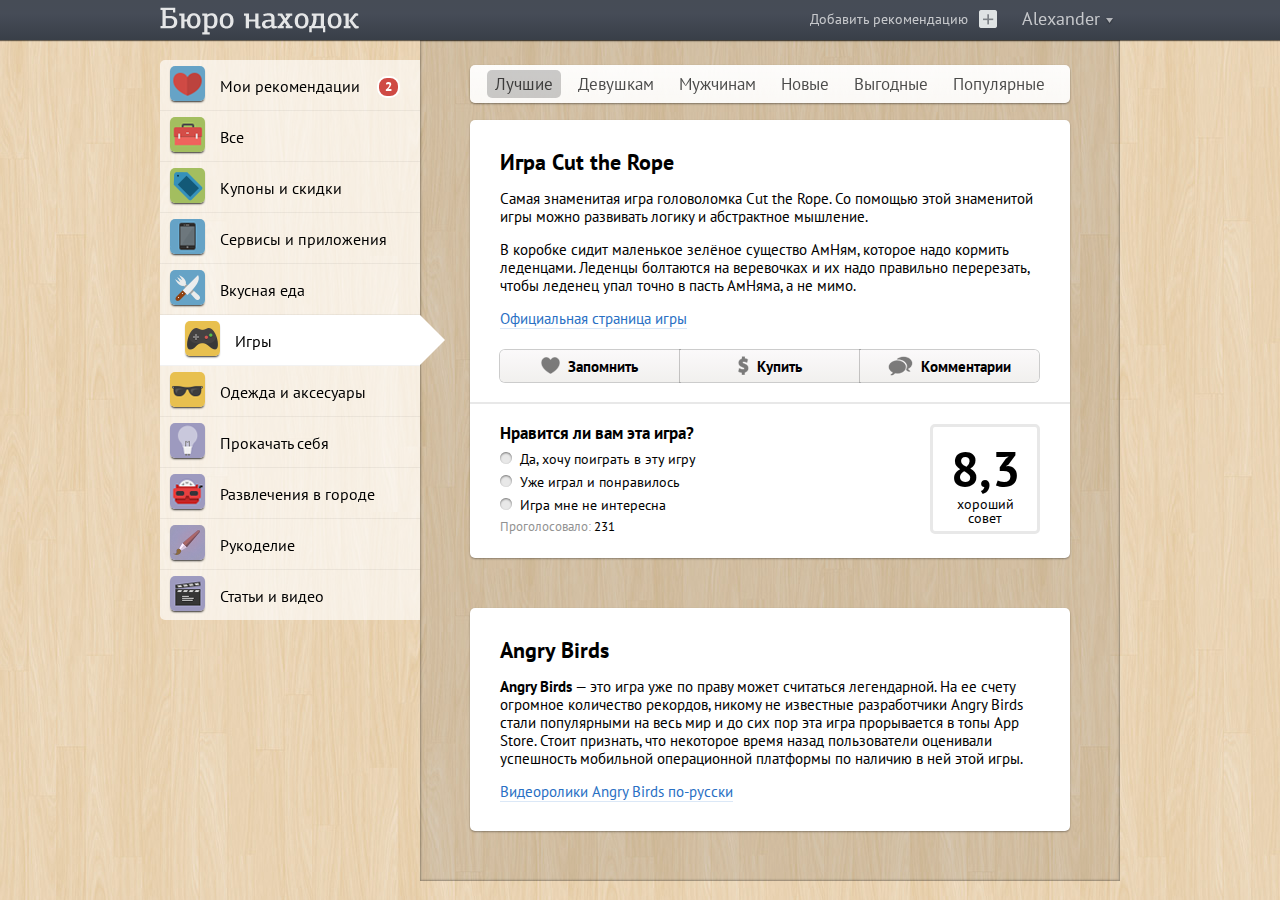
==== commit ef5af9dd: "[+] Notifications" ====
--- a/index.html
+++ b/index.html
@@ -114,6 +114,14 @@
                     <li class="theme-item">
                         <div class="active-arrow"></div>
                         <div class="theme-icon-holder">
+                            <i class="theme-icn icn-faverec"></i>
+                        </div>
+                        <span class="theme-name">Мои рекомендации</span>
+                        <div class="notification-counter">2</div>
+                    </li>
+                    <li class="theme-item">
+                        <div class="active-arrow"></div>
+                        <div class="theme-icon-holder">
                             <i class="theme-icn icn-all"></i>
                         </div>
                         <span class="theme-name">Все</span>
@@ -121,9 +129,9 @@
                     <li class="theme-item">
                         <div class="active-arrow"></div>
                         <div class="theme-icon-holder">
-                            <i class="theme-icn icn-faverec"></i>
-                        </div>
-                        <span class="theme-name">Мои рекомендации</span>
+                            <i class="theme-icn icn-deals"></i>
+                        </div>
+                        <span class="theme-name">Купоны и скидки</span>
                     </li>
                     <li class="theme-item">
                         <div class="active-arrow"></div>
@@ -132,6 +140,13 @@
                         </div>
                         <span class="theme-name">Cервисы и приложения</span>
                     </li>
+                     <li class="theme-item">
+                        <div class="active-arrow"></div>
+                        <div class="theme-icon-holder">
+                            <i class="theme-icn icn-food"></i>
+                        </div>
+                        <span class="theme-name">Вкусная еда</span>
+                    </li>
                     <li class="theme-item selected">
                         <div class="active-arrow"></div>
                         <div class="theme-icon-holder">
@@ -139,12 +154,12 @@
                         </div>
                         <span class="theme-name">Игры</span>
                     </li>
-                     <li class="theme-item">
-                        <div class="active-arrow"></div>
-                        <div class="theme-icon-holder">
-                            <i class="theme-icn icn-food"></i>
-                        </div>
-                        <span class="theme-name">Вкусная еда</span>
+                    <li class="theme-item">
+                        <div class="active-arrow"></div>
+                        <div class="theme-icon-holder">
+                            <i class="theme-icn icn-clothes"></i>
+                        </div>
+                        <span class="theme-name">Одежда и аксесуары </span>
                     </li>
                     <li class="theme-item">
                         <div class="active-arrow"></div>
@@ -170,23 +185,9 @@
                     <li class="theme-item">
                         <div class="active-arrow"></div>
                         <div class="theme-icon-holder">
-                            <i class="theme-icn icn-deals"></i>
-                        </div>
-                        <span class="theme-name">Купоны и скидки</span>
-                    </li>
-                    <li class="theme-item">
-                        <div class="active-arrow"></div>
-                        <div class="theme-icon-holder">
                             <i class="theme-icn icn-interesting"></i>
                         </div>
                         <span class="theme-name">Статьи и видео</span>
-                    </li>
-                    <li class="theme-item">
-                        <div class="active-arrow"></div>
-                        <div class="theme-icon-holder">
-                            <i class="theme-icn icn-clothes"></i>
-                        </div>
-                        <span class="theme-name">Одежда и аксесуары </span>
                     </li>
                 </ul>
             </aside>
@@ -234,7 +235,7 @@
                         <a class="tag android-tag"href="#">Android</a>
                     </p>
                     <div class="split-buttons-holder triple-btn group"><!-- triple-btn or double-btn to switch classes-->
-                        <a href="#" class="small-btn gray-btn"><i class="icn-fave"></i>Запомнить</a>
+                        <a href="#" class="small-btn gray-btn"><i class="icn-fave"></i>Запомнить</a><!-- icn-fave-active -->
                         <a href="#" class="small-btn gray-btn"><i class="icn-buy"></i>Купить</a>
                         <a href="#" class="small-btn gray-btn"><i class="icn-comments"></i>Комментарии</a>
                     </div>
--- a/static/stylesheets/screen.css
+++ b/static/stylesheets/screen.css
@@ -1 +1 @@
-@charset "UTF-8";@import url(http://fonts.googleapis.com/css?family=PT+Sans:400,700&subset=latin,cyrillic);html,body,div,span,applet,object,iframe,h1,h2,h3,h4,h5,h6,p,blockquote,pre,a,abbr,acronym,address,big,cite,code,del,dfn,em,img,ins,kbd,q,s,samp,small,strike,strong,sub,sup,tt,var,b,u,i,center,dl,dt,dd,ol,ul,li,fieldset,form,label,legend,table,caption,tbody,tfoot,thead,tr,th,td,article,aside,canvas,details,embed,figure,figcaption,footer,header,hgroup,menu,nav,output,ruby,section,summary,time,mark,audio,video{margin:0;padding:0;border:0;font:inherit;font-size:100%;vertical-align:baseline}html{line-height:1}ol,ul{list-style:none}table{border-collapse:collapse;border-spacing:0}caption,th,td{text-align:left;font-weight:normal;vertical-align:middle}q,blockquote{quotes:none}q:before,q:after,blockquote:before,blockquote:after{content:"";content:none}a img{border:none}article,aside,details,figcaption,figure,footer,header,hgroup,menu,nav,section,summary{display:block}body{-webkit-font-smoothing:antialiased;font-family:"PT Sans",sans-serif;font-size:62.5%;line-height:1.8em;-webkit-text-size-adjust:100%}body.wood{background:url('/static/images/bg.jpg?1360445668') repeat #e7d1ae;background-attachment:fixed}body.gray{background:url('/static/images/bg3.png?1346178903') repeat #e7d1ae;background-attachment:fixed}body.blue{background:url('/static/images/bg2.png?1360446982') repeat #e7d1ae;background-attachment:fixed}.site-main-header{font-size:1.8em;background:-webkit-gradient(linear, 50% 0%, 50% 100%, color-stop(0%, #464c56), color-stop(35%, #464c57), color-stop(100%, #393f48));background:-webkit-linear-gradient(top, #464c56,#464c57 35%,#393f48);background:-moz-linear-gradient(top, #464c56,#464c57 35%,#393f48);background:-o-linear-gradient(top, #464c56,#464c57 35%,#393f48);background:linear-gradient(top, #464c56,#464c57 35%,#393f48);width:100%;height:40px;-webkit-box-shadow:0 1px 1px 0 rgba(0,0,0,0.55);-moz-box-shadow:0 1px 1px 0 rgba(0,0,0,0.55);box-shadow:0 1px 1px 0 rgba(0,0,0,0.55);position:fixed;z-index:10}.inner{width:100%;max-width:960px;margin:0 auto;position:relative}a{color:#2970c4;text-decoration:none}a:visited{color:#2970c4}a:focus{color:#21599f}a:hover{color:#21599f}a:active{color:#1b4982}strong,b{font-weight:bold}.sub-dark-color{color:#929292}.logo{background:url('/static/images/logo.png?1360022173');display:block;float:left;height:40px;width:199px}.logo-title{font-weight:bold;color:#ffea68;position:absolute;top:12px;left:210px;z-index:5}.logo-title:before{content:"— "}.add-recomendation{font-size:0.8em;color:rgba(255,255,255,0.7) !important;float:right;margin:10px 0 0}.add-recomendation .icn-plus{margin:0 0 -4px 7px}.add-recomendation:hover{color:#fff !important}.add-recomendation:hover .icn-plus{height:18px;width:18px;background-position:0 -38px}.nav-item{color:rgba(255,255,255,0.85) !important;display:inline-block;float:right;margin-left:10px;padding:10px 0 15px 10px}.nav-item:hover{color:#fff !important}.user-box{color:rgba(255,255,255,0.7);text-align:right;float:right;margin-left:15px;padding:9px 0 16px 10px;position:relative;cursor:pointer;z-index:5}.user-box:hover{color:#fff;background:rgba(255,255,255,0.35)}.user-box:hover .user-box-items-holder{top:40px;filter:progid:DXImageTransform.Microsoft.Alpha(Opacity=10000);opacity:100;pointer-events:auto}.user-box:hover x:-o-prefocus,.user-box:hover .user-box-items-holder{z-index:5}.user-box:hover .icn-user-arrow{filter:progid:DXImageTransform.Microsoft.Alpha(Opacity=10000);opacity:100}.icn-user-arrow{margin-bottom:-2px;filter:progid:DXImageTransform.Microsoft.Alpha(Opacity=60);opacity:0.6}.user-name{font-size:1em}.user-box-items-holder{font-size:0.9em;text-align:left;background:#fff;display:block;-webkit-box-sizing:border-box;-moz-box-sizing:border-box;box-sizing:border-box;min-width:150px;padding:8px 0;-moz-border-radius-bottomleft:3px;-webkit-border-bottom-left-radius:3px;border-bottom-left-radius:3px;-moz-border-radius-bottomright:3px;-webkit-border-bottom-right-radius:3px;border-bottom-right-radius:3px;-webkit-box-shadow:0 3px 4px 0px rgba(0,0,0,0.35);-moz-box-shadow:0 3px 4px 0px rgba(0,0,0,0.35);box-shadow:0 3px 4px 0px rgba(0,0,0,0.35);position:absolute;top:50px;right:0;z-index:4;filter:progid:DXImageTransform.Microsoft.Alpha(Opacity=0);opacity:0;pointer-events:none;-webkit-transform:translateZ(0);-moz-transform:translateZ(0);-ms-transform:translateZ(0);-o-transform:translateZ(0);transform:translateZ(0);-webkit-transition:all 150ms ease-in-out;-webkit-transition-delay:1ms;-moz-transition:all 150ms ease-in-out 1ms;-o-transition:all 150ms ease-in-out 1ms;transition:all 150ms ease-in-out 1ms}.user-box-items-holder .user-box-item{color:gray;display:block;margin:0 10px;padding:3px 10px;border:none}.user-box-items-holder .user-box-item:hover{color:#000}x:-o-prefocus,.user-box-items-holder{z-index:-1}.hor-splitter{background:rgba(0,0,0,0.2);height:1px;margin:5px 10px}.grid{float:left}.col-1-2{-webkit-box-sizing:border-box;-moz-box-sizing:border-box;box-sizing:border-box;width:50%}.themes-list-holder{font-size:1.6em;background:rgba(255,255,255,0.65);width:260px;-moz-border-radius-topleft:5px;-webkit-border-top-left-radius:5px;border-top-left-radius:5px;-moz-border-radius-bottomleft:5px;-webkit-border-bottom-left-radius:5px;border-bottom-left-radius:5px;position:fixed;top:60px}.theme-item{display:block;height:50px;border-bottom:solid 1px rgba(0,0,0,0.05);-webkit-transition:all 170ms ease-in-out;-webkit-transition-delay:1ms;-moz-transition:all 170ms ease-in-out 1ms;-o-transition:all 170ms ease-in-out 1ms;transition:all 170ms ease-in-out 1ms;cursor:pointer}.theme-item:first-child{-moz-border-radius-topleft:5px;-webkit-border-top-left-radius:5px;border-top-left-radius:5px}.theme-item:last-child{border:none;-moz-border-radius-bottomleft:5px;-webkit-border-bottom-left-radius:5px;border-bottom-left-radius:5px}.theme-item:hover{background:rgba(255,255,255,0.5)}.theme-item.selected{background:#fff;padding-left:15px;cursor:default}.theme-icon-holder{float:left;width:50px}.theme-icn{margin:6px 10px 4px;-webkit-border-radius:5px;-moz-border-radius:5px;-ms-border-radius:5px;-o-border-radius:5px;border-radius:5px;-webkit-box-shadow:0 2px 2px -1px rgba(0,0,0,0.8);-moz-box-shadow:0 2px 2px -1px rgba(0,0,0,0.8);box-shadow:0 2px 2px -1px rgba(0,0,0,0.8)}.theme-name{color:#000;float:left;margin:17px 10px 0}.active-arrow{border:25px solid transparent;border-left:25px solid #fff;border-right:0;height:0;width:0;position:absolute;right:0;filter:progid:DXImageTransform.Microsoft.Alpha(Opacity=0);opacity:0;-webkit-transition:all 200ms ease-in-out;-webkit-transition-delay:1ms;-moz-transition:all 200ms ease-in-out 1ms;-o-transition:all 200ms ease-in-out 1ms;transition:all 200ms ease-in-out 1ms}.theme-item.selected .active-arrow{right:-25px;filter:progid:DXImageTransform.Microsoft.Alpha(Opacity=100);opacity:1;-webkit-transition:all 100ms ease-in-out;-webkit-transition-delay:100ms;-moz-transition:all 100ms ease-in-out 100ms;-o-transition:all 100ms ease-in-out 100ms;transition:all 100ms ease-in-out 100ms}.main-banner{background:#fff8b9;background-image:-webkit-gradient(linear, 50% 0%, 50% 100%, color-stop(0%, #fff9b5), color-stop(50%, #fff8b9), color-stop(100%, #fff9cf));background-image:-webkit-linear-gradient(top, #fff9b5,#fff8b9 50%,#fff9cf);background-image:-moz-linear-gradient(top, #fff9b5,#fff8b9 50%,#fff9cf);background-image:-o-linear-gradient(top, #fff9b5,#fff8b9 50%,#fff9cf);background-image:linear-gradient(top, #fff9b5,#fff8b9 50%,#fff9cf);display:block;height:60px;width:630px;margin-left:295px;-moz-border-radius-bottomleft:3px;-webkit-border-bottom-left-radius:3px;border-bottom-left-radius:3px;-moz-border-radius-bottomright:3px;-webkit-border-bottom-right-radius:3px;border-bottom-right-radius:3px;-webkit-box-shadow:rgba(0,0,0,0.3) 0 1px 2px 0;-moz-box-shadow:rgba(0,0,0,0.3) 0 1px 2px 0;box-shadow:rgba(0,0,0,0.3) 0 1px 2px 0;position:fixed;top:40px;z-index:5}.banner-text{font-size:1.4em;line-height:1.2em;vertical-align:middle;display:table-cell;width:350px;height:60px;padding:0 15px}.banner-big-font .banner-text{font-size:1.5em;width:400px}.banner-btn-holder{position:absolute;top:15px;right:10px;z-index:5}.banner-btn-holder .small-btn,.banner-btn-holder .big-btn{margin-right:5px}.banner-big-font .banner-btn-holder .small-btn,.banner-big-font .banner-btn-holder .big-btn{font-size:1.6em;padding:6px 25px}.filters-holder{background-image:-webkit-gradient(linear, 50% 0%, 50% 100%, color-stop(0%, rgba(255,255,255,0.95)), color-stop(100%, rgba(255,255,255,0.9)));background-image:-webkit-linear-gradient(top, rgba(255,255,255,0.95),rgba(255,255,255,0.9));background-image:-moz-linear-gradient(top, rgba(255,255,255,0.95),rgba(255,255,255,0.9));background-image:-o-linear-gradient(top, rgba(255,255,255,0.95),rgba(255,255,255,0.9));background-image:linear-gradient(top, rgba(255,255,255,0.95),rgba(255,255,255,0.9));text-align:center;display:block;width:600px;margin:-30px 50px 10px;padding:5px 0;-webkit-border-radius:5px;-moz-border-radius:5px;-ms-border-radius:5px;-o-border-radius:5px;border-radius:5px;-webkit-box-shadow:rgba(0,0,0,0.4) 0 1px 2px 0;-moz-box-shadow:rgba(0,0,0,0.4) 0 1px 2px 0;box-shadow:rgba(0,0,0,0.4) 0 1px 2px 0;position:fixed;z-index:5}.filters-holder .big-btn{text-align:center;-webkit-box-sizing:border-box;-moz-box-sizing:border-box;box-sizing:border-box;float:left;width:25%;margin:0;-webkit-border-radius:0;-moz-border-radius:0;-ms-border-radius:0;-o-border-radius:0;border-radius:0;-webkit-box-shadow:rgba(0,0,0,0.45) 0 1px 2px 0px;-moz-box-shadow:rgba(0,0,0,0.45) 0 1px 2px 0px;box-shadow:rgba(0,0,0,0.45) 0 1px 2px 0px}.filters-holder .big-btn.first{-moz-border-radius-topleft:3px;-webkit-border-top-left-radius:3px;border-top-left-radius:3px;-moz-border-radius-bottomleft:3px;-webkit-border-bottom-left-radius:3px;border-bottom-left-radius:3px}.filters-holder .big-btn.last{-moz-border-radius-topright:3px;-webkit-border-top-right-radius:3px;border-top-right-radius:3px;-moz-border-radius-bottomright:3px;-webkit-border-bottom-right-radius:3px;border-bottom-right-radius:3px}.filters-holder .big-btn.selected{-webkit-box-shadow:rgba(0,0,0,0.45) 0 1px 2px 0px,rgba(36,194,50,0.3) 0 1px 20px 6px inset;-moz-box-shadow:rgba(0,0,0,0.45) 0 1px 2px 0px,rgba(36,194,50,0.3) 0 1px 20px 6px inset;box-shadow:rgba(0,0,0,0.45) 0 1px 2px 0px,rgba(36,194,50,0.3) 0 1px 20px 6px inset}.filters-holder li{font-size:1.7em;color:rgba(0,0,0,0.7);-webkit-box-sizing:border-box;-moz-box-sizing:border-box;box-sizing:border-box;display:inline-block;margin:0 3px;padding:5px 8px;-webkit-border-radius:5px;-moz-border-radius:5px;-ms-border-radius:5px;-o-border-radius:5px;border-radius:5px;cursor:pointer}.filters-holder li:hover,.filters-holder li.selected{background:rgba(0,0,0,0.2)}.filter-arrow-down{border:25px solid transparent;border-top:25px solid #fff;border-bottom:0;height:0;width:0;display:inline-block;margin-left:5px;border-width:6px;border-top-color:#000;position:relative;top:-1px}.filter-list{font-size:1.6em;text-shadow:0 1px 0 rgba(255,255,255,0.9);background:#f1f0ee;background-image:-webkit-gradient(linear, 50% 0%, 50% 100%, color-stop(0%, #fbf9fa), color-stop(100%, #f1f0ee));background-image:-webkit-linear-gradient(top, #fbf9fa,#f1f0ee);background-image:-moz-linear-gradient(top, #fbf9fa,#f1f0ee);background-image:-o-linear-gradient(top, #fbf9fa,#f1f0ee);background-image:linear-gradient(top, #fbf9fa,#f1f0ee);width:100%;padding:10px 0;-webkit-border-radius:5px;-moz-border-radius:5px;-ms-border-radius:5px;-o-border-radius:5px;border-radius:5px;-webkit-box-shadow:rgba(0,0,0,0.45) 0 2px 5px 0;-moz-box-shadow:rgba(0,0,0,0.45) 0 2px 5px 0;box-shadow:rgba(0,0,0,0.45) 0 2px 5px 0;position:absolute;top:45px;z-index:10}.filter-list>li{padding:5px 5%;cursor:pointer}.filter-list>li:hover{background:#fff}.small-btn,.big-btn{font-size:1.4em;font-weight:bold;display:inline-block;padding:4px 10px;-webkit-border-radius:3px;-moz-border-radius:3px;-ms-border-radius:3px;-o-border-radius:3px;border-radius:3px;-webkit-box-shadow:rgba(0,0,0,0.2) 0 0 0 1px,rgba(255,255,255,0.3) 0 2px 0px 0px;-moz-box-shadow:rgba(0,0,0,0.2) 0 0 0 1px,rgba(255,255,255,0.3) 0 2px 0px 0px;box-shadow:rgba(0,0,0,0.2) 0 0 0 1px,rgba(255,255,255,0.3) 0 2px 0px 0px;-webkit-user-select:none;-moz-user-select:none;user-select:none;cursor:pointer}.big-btn{font-size:1.7em;font-weight:normal;padding:10px 15px 9px;-webkit-box-shadow:rgba(0,0,0,0.2) 0 0 0 1px,rgba(255,255,255,0.3) 0 2px 0px 0px;-moz-box-shadow:rgba(0,0,0,0.2) 0 0 0 1px,rgba(255,255,255,0.3) 0 2px 0px 0px;box-shadow:rgba(0,0,0,0.2) 0 0 0 1px,rgba(255,255,255,0.3) 0 2px 0px 0px}.red-btn{color:#fff !important;text-shadow:0 1px 0 rgba(0,0,0,0.3);background-image:-webkit-gradient(linear, 50% 0%, 50% 100%, color-stop(0%, #e97d90), color-stop(100%, #ea2c58));background-image:-webkit-linear-gradient(top, #e97d90,#ea2c58);background-image:-moz-linear-gradient(top, #e97d90,#ea2c58);background-image:-o-linear-gradient(top, #e97d90,#ea2c58);background-image:linear-gradient(top, #e97d90,#ea2c58)}.red-btn:hover{background-image:-webkit-gradient(linear, 50% 0%, 50% 100%, color-stop(0%, #e97d90), color-stop(100%, #de2a54));background-image:-webkit-linear-gradient(top, #e97d90,#de2a54);background-image:-moz-linear-gradient(top, #e97d90,#de2a54);background-image:-o-linear-gradient(top, #e97d90,#de2a54);background-image:linear-gradient(top, #e97d90,#de2a54)}.red-btn:active{-webkit-box-shadow:rgba(0,0,0,0.4) 0 0 0 1px,rgba(0,0,0,0.5) 0 1px 3px 0px inset;-moz-box-shadow:rgba(0,0,0,0.4) 0 0 0 1px,rgba(0,0,0,0.5) 0 1px 3px 0px inset;box-shadow:rgba(0,0,0,0.4) 0 0 0 1px,rgba(0,0,0,0.5) 0 1px 3px 0px inset}.gray-btn{color:#000 !important;text-shadow:0 1px 0 rgba(255,255,255,0.9);background-image:-webkit-gradient(linear, 50% 0%, 50% 100%, color-stop(0%, #fbf9fa), color-stop(100%, #f1f0ee));background-image:-webkit-linear-gradient(top, #fbf9fa,#f1f0ee);background-image:-moz-linear-gradient(top, #fbf9fa,#f1f0ee);background-image:-o-linear-gradient(top, #fbf9fa,#f1f0ee);background-image:linear-gradient(top, #fbf9fa,#f1f0ee)}.gray-btn:hover{background-image:-webkit-gradient(linear, 50% 0%, 50% 100%, color-stop(0%, #fbf9fa), color-stop(100%, #e5e5e3));background-image:-webkit-linear-gradient(top, #fbf9fa,#e5e5e3);background-image:-moz-linear-gradient(top, #fbf9fa,#e5e5e3);background-image:-o-linear-gradient(top, #fbf9fa,#e5e5e3);background-image:linear-gradient(top, #fbf9fa,#e5e5e3)}.gray-btn:active{-webkit-box-shadow:rgba(0,0,0,0.4) 0 0 0 1px,rgba(0,0,0,0.5) 0 1px 3px 0px inset;-moz-box-shadow:rgba(0,0,0,0.4) 0 0 0 1px,rgba(0,0,0,0.5) 0 1px 3px 0px inset;box-shadow:rgba(0,0,0,0.4) 0 0 0 1px,rgba(0,0,0,0.5) 0 1px 3px 0px inset}.green-btn{color:#fff !important;text-shadow:0 1px 0 rgba(0,0,0,0.3);background-image:-webkit-gradient(linear, 50% 0%, 50% 100%, color-stop(0%, #3f9e63), color-stop(100%, #1c7a40));background-image:-webkit-linear-gradient(top, #3f9e63,#1c7a40);background-image:-moz-linear-gradient(top, #3f9e63,#1c7a40);background-image:-o-linear-gradient(top, #3f9e63,#1c7a40);background-image:linear-gradient(top, #3f9e63,#1c7a40)}.green-btn:hover{background-image:-webkit-gradient(linear, 50% 0%, 50% 100%, color-stop(0%, #3f9e63), color-stop(100%, #196e3a));background-image:-webkit-linear-gradient(top, #3f9e63,#196e3a);background-image:-moz-linear-gradient(top, #3f9e63,#196e3a);background-image:-o-linear-gradient(top, #3f9e63,#196e3a);background-image:linear-gradient(top, #3f9e63,#196e3a)}.green-btn:active{-webkit-box-shadow:rgba(0,0,0,0.4) 0 0 0 1px,rgba(0,0,0,0.5) 0 1px 3px 0px inset;-moz-box-shadow:rgba(0,0,0,0.4) 0 0 0 1px,rgba(0,0,0,0.5) 0 1px 3px 0px inset;box-shadow:rgba(0,0,0,0.4) 0 0 0 1px,rgba(0,0,0,0.5) 0 1px 3px 0px inset}.disabled-btn{filter:progid:DXImageTransform.Microsoft.Alpha(Opacity=30);opacity:0.3;cursor:default;pointer-events:none}.comment-btn{font-size:1.6em;text-shadow:0 1px 0 rgba(255,255,255,0.9);text-align:center;background:#d9d8d5;background-image:-webkit-gradient(linear, 50% 0%, 50% 100%, color-stop(0%, #f8f5f5), color-stop(100%, #d9d8d5));background-image:-webkit-linear-gradient(top, #f8f5f5,#d9d8d5);background-image:-moz-linear-gradient(top, #f8f5f5,#d9d8d5);background-image:-o-linear-gradient(top, #f8f5f5,#d9d8d5);background-image:linear-gradient(top, #f8f5f5,#d9d8d5);margin-bottom:-15px;padding:12px 0;border-top:solid 1px #e8e8e8;-moz-border-radius-bottomleft:5px;-webkit-border-bottom-left-radius:5px;border-bottom-left-radius:5px;-moz-border-radius-bottomright:5px;-webkit-border-bottom-right-radius:5px;border-bottom-right-radius:5px;-webkit-box-shadow:rgba(255,255,255,0.85) 0 1px 0 0 inset;-moz-box-shadow:rgba(255,255,255,0.85) 0 1px 0 0 inset;box-shadow:rgba(255,255,255,0.85) 0 1px 0 0 inset;cursor:pointer;-webkit-user-select:none;-moz-user-select:none;user-select:none}.comment-btn:hover{background:#c3c2bf;background-image:-webkit-gradient(linear, 50% 0%, 50% 100%, color-stop(0%, #eeecec), color-stop(100%, #c3c2bf));background-image:-webkit-linear-gradient(top, #eeecec,#c3c2bf);background-image:-moz-linear-gradient(top, #eeecec,#c3c2bf);background-image:-o-linear-gradient(top, #eeecec,#c3c2bf);background-image:linear-gradient(top, #eeecec,#c3c2bf)}.comment-btn:active{-webkit-box-shadow:rgba(0,0,0,0.65) 0 2px 5px -3px inset;-moz-box-shadow:rgba(0,0,0,0.65) 0 2px 5px -3px inset;box-shadow:rgba(0,0,0,0.65) 0 2px 5px -3px inset;-webkit-transform:translateY(1px);-moz-transform:translateY(1px);-ms-transform:translateY(1px);-o-transform:translateY(1px);transform:translateY(1px)}.comment-btn .icn-comments{margin:0 10px -5px 0;filter:progid:DXImageTransform.Microsoft.Alpha(Opacity=60);opacity:0.6}.split-buttons-holder{text-align:center;margin:0px 5% 20px}.split-buttons-holder .small-btn,.split-buttons-holder .big-btn{font-size:1.5em;-webkit-box-sizing:border-box;-moz-box-sizing:border-box;box-sizing:border-box;float:left;padding:6px 10px;-webkit-border-radius:0;-moz-border-radius:0;-ms-border-radius:0;-o-border-radius:0;border-radius:0}.split-buttons-holder .small-btn:first-child,.split-buttons-holder .big-btn:first-child{-moz-border-radius-topleft:5px;-webkit-border-top-left-radius:5px;border-top-left-radius:5px;-moz-border-radius-bottomleft:5px;-webkit-border-bottom-left-radius:5px;border-bottom-left-radius:5px}.split-buttons-holder .small-btn:last-child,.split-buttons-holder .big-btn:last-child{-moz-border-radius-topright:5px;-webkit-border-top-right-radius:5px;border-top-right-radius:5px;-moz-border-radius-bottomright:5px;-webkit-border-bottom-right-radius:5px;border-bottom-right-radius:5px}.split-buttons-holder .small-btn i,.split-buttons-holder .big-btn i{margin:0 8px -4px 0;filter:progid:DXImageTransform.Microsoft.Alpha(Opacity=50);opacity:0.5}.split-buttons-holder .small-btn:hover,.split-buttons-holder .big-btn:hover{filter:progid:DXImageTransform.Microsoft.Alpha(Opacity=100);opacity:1}.double-btn .small-btn,.double-btn .big-btn{width:50%}.triple-btn .small-btn,.triple-btn .big-btn{width:33.3%}.popup-container{background:rgba(255,255,255,0.85);width:100%;height:100%;overflow:auto;position:fixed;top:0;left:0;z-index:10;filter:progid:DXImageTransform.Microsoft.Alpha(Opacity=0);opacity:0;pointer-events:none;-webkit-transition:opacity 180ms ease-in-out;-webkit-transition-delay:1ms;-moz-transition:opacity 180ms ease-in-out 1ms;-o-transition:opacity 180ms ease-in-out 1ms;transition:opacity 180ms ease-in-out 1ms}.popup-container.showing{z-index:10;pointer-events:auto;filter:progid:DXImageTransform.Microsoft.Alpha(Opacity=10000);opacity:100}x:-o-prefocus,.popup-container{z-index:-1}.popup-holder{width:450px;margin-left:-225px;padding:75px 0 50px;position:absolute;left:50%;z-index:20;-webkit-transform:translateY(-30px);-moz-transform:translateY(-30px);-ms-transform:translateY(-30px);-o-transform:translateY(-30px);transform:translateY(-30px);-webkit-transition:-webkit-transform 300ms ease-in-out;-webkit-transition-delay:1ms;-moz-transition:-moz-transform 300ms ease-in-out 1ms;-o-transition:-o-transform 300ms ease-in-out 1ms;transition:transform 300ms ease-in-out 1ms}.showing .popup-holder{-webkit-transform:translateY(0);-moz-transform:translateY(0);-ms-transform:translateY(0);-o-transform:translateY(0);transform:translateY(0)}.popup-body,.single-page-body{background:#fff;padding-bottom:30px;-webkit-border-radius:5px;-moz-border-radius:5px;-ms-border-radius:5px;-o-border-radius:5px;border-radius:5px;-webkit-box-shadow:rgba(0,0,0,0.45) 0 2px 5px 0;-moz-box-shadow:rgba(0,0,0,0.45) 0 2px 5px 0;box-shadow:rgba(0,0,0,0.45) 0 2px 5px 0;position:relative}.popup-body h1,.single-page-body h1{font-size:2.5em;line-height:1.2em;font-weight:bold;padding:30px 50px 0}.popup-body p,.single-page-body p{font-size:1.5em;padding:10px 50px 5px}.close-popup-btn{font-size:2.8em;color:#000 !important;display:block;position:absolute;top:15px;right:15px;filter:progid:DXImageTransform.Microsoft.Alpha(Opacity=50);opacity:0.5}.close-popup-btn:hover{filter:progid:DXImageTransform.Microsoft.Alpha(Opacity=100);opacity:1}.field{margin:10px 0 0}.popup-body .field,.single-page-body .field{margin:15px 50px 0}.popup-body .field.btn-field,.single-page-body .field.btn-field{margin-top:25px}.popup-body .field.btn-field .small-btn,.single-page-body .field.btn-field .small-btn,.popup-body .field.btn-field .big-btn,.single-page-body .field.btn-field .big-btn{margin-right:20px}.field label{font-size:1.4em}.field .addition-label{float:right}.caption{font-size:1.2em;color:red;display:none;margin:3px 0 0}.error-field .caption{display:block}.text-input,.text-area{font-family:"PT Sans",sans-serif;font-size:1.8em;-webkit-box-sizing:border-box;-moz-box-sizing:border-box;box-sizing:border-box;width:100%;margin:5px 0 0;padding:3px 10px;border:none;outline:none;-webkit-border-radius:5px;-moz-border-radius:5px;-ms-border-radius:5px;-o-border-radius:5px;border-radius:5px;-webkit-box-shadow:rgba(0,0,0,0.6) 0 0 2px 0;-moz-box-shadow:rgba(0,0,0,0.6) 0 0 2px 0;box-shadow:rgba(0,0,0,0.6) 0 0 2px 0;-webkit-appearance:none}.text-input:focus,.text-area:focus{-webkit-box-shadow:rgba(0,0,0,0.3) 0 0 2px 0,rgba(70,169,226,0.9) 0 0 5px 0;-moz-box-shadow:rgba(0,0,0,0.3) 0 0 2px 0,rgba(70,169,226,0.9) 0 0 5px 0;box-shadow:rgba(0,0,0,0.3) 0 0 2px 0,rgba(70,169,226,0.9) 0 0 5px 0}.error-field .text-input,.error-field .text-area{background:rgba(255,0,0,0.05)}.text-area{min-height:150px;resize:vertical}.radio-btn{margin:0 7px 0 10px;position:relative;top:-1px}.recs-holder{background:rgba(0,0,0,0.1);float:right;width:72.91667%;margin:40px 0 -3px;-webkit-box-shadow:inset 0 0 2px 1px rgba(0,0,0,0.3);-moz-box-shadow:inset 0 0 2px 1px rgba(0,0,0,0.3);box-shadow:inset 0 0 2px 1px rgba(0,0,0,0.3);padding-top:55px}.rec{background:#fff;width:85.71429%;margin:25px auto 50px;padding-bottom:8px;-webkit-border-radius:5px;-moz-border-radius:5px;-ms-border-radius:5px;-o-border-radius:5px;border-radius:5px;-webkit-box-shadow:0 1px 2px 0px rgba(0,0,0,0.35);-moz-box-shadow:0 1px 2px 0px rgba(0,0,0,0.35);box-shadow:0 1px 2px 0px rgba(0,0,0,0.35);position:relative}.rec>h1{font-size:2.2em;line-height:1.2em;font-weight:bold;padding:0.5em 23% 0.3em 5%;position:relative}.rec>h1 .small-btn,.rec>h1 .big-btn{font-size:0.6em;float:right;padding:0 10px;position:absolute;top:1em;right:5%}.rec>p{font-size:1.5em;padding:0.5em 5%}.rec>p>a{border-bottom:solid 1px #dbe8f7}.rec-illustration{width:100%;margin:0 auto;-moz-border-radius-topleft:5px;-webkit-border-top-left-radius:5px;border-top-left-radius:5px;-moz-border-radius-topright:5px;-webkit-border-top-right-radius:5px;border-top-right-radius:5px}.tag{font-size:0.9em;color:#fff !important;background:#346cd2 !important;display:none;margin:0 5px 5px 0;padding:3px 7px 2px;-webkit-border-radius:5px;-moz-border-radius:5px;-ms-border-radius:5px;-o-border-radius:5px;border-radius:5px;filter:progid:DXImageTransform.Microsoft.Alpha(Opacity=50);opacity:0.5}.tag:hover{filter:progid:DXImageTransform.Microsoft.Alpha(Opacity=10000);opacity:100}.youtube-tag{background:#d21015}.home-tag{background:#346cd2}.apple-tag{background:#7e7c78}.android-tag{background:#51a72c}.map-tag{background:#e4ac30}.fb-tag{background:#395993}.vk-tag{background:#6185aa}.poll-holder{min-height:130px;margin-top:10px;padding-bottom:10px;border-top:solid 2px #e8e8e8;position:relative}.rec-mark-holder{text-align:center;-webkit-box-sizing:border-box;-moz-box-sizing:border-box;box-sizing:border-box;width:110px;height:110px;border:solid 3px #e8e8e8;-webkit-border-radius:5px;-moz-border-radius:5px;-ms-border-radius:5px;-o-border-radius:5px;border-radius:5px;position:absolute;top:20px;right:5%}.rec-mark-holder>h1{font-size:5em;font-weight:bold;line-height:1em;margin-top:17px}.rec-mark-holder>h2{font-size:1.4em;line-height:1em;padding:3px 10px}.poll{width:60%;margin:0 0 0 5%;padding-bottom:5px;border-bottom:solid 1px #e8e8e8}.poll:last-child{border-bottom:none}.poll .poll-hide-mask.is-active{display:none}.poll:hover .poll-hide-mask,.poll.hovered .poll-hide-mask{display:block}.poll-question{font-size:1.7em;font-weight:bold;padding-top:20px;padding-bottom:3px}.poll-answer{min-height:18px;padding-left:20px;position:relative;cursor:pointer}.poll-answer:hover .poll-radiobtn{background:#12be7b}.poll-answer:hover .poll-answer-text{-webkit-transform:perspective(0) translate(3px, 0);-moz-transform:perspective(0) translate(3px, 0);-ms-transform:perspective(0) translate(3px, 0);-o-transform:perspective(0) translate(3px, 0);transform:perspective(0) translate(3px, 0)}.poll-answer:last-child{margin-bottom:3px}.poll-radiobtn{background:#e8e8e8;width:12px;height:12px;-webkit-border-radius:10px;-moz-border-radius:10px;-ms-border-radius:10px;-o-border-radius:10px;border-radius:10px;-webkit-box-shadow:rgba(0,0,0,0.5) 0 1px 2px 0 inset;-moz-box-shadow:rgba(0,0,0,0.5) 0 1px 2px 0 inset;box-shadow:rgba(0,0,0,0.5) 0 1px 2px 0 inset;position:absolute;top:2px;left:0;-webkit-transition:all 100ms ease-in-out;-webkit-transition-delay:1ms;-moz-transition:all 100ms ease-in-out 1ms;-o-transition:all 100ms ease-in-out 1ms;transition:all 100ms ease-in-out 1ms}.poll-answer-text{font-size:1.4em;display:block;margin-top:5px;-webkit-transform:perspective(0) translate(0, 0);-moz-transform:perspective(0) translate(0, 0);-ms-transform:perspective(0) translate(0, 0);-o-transform:perspective(0) translate(0, 0);transform:perspective(0) translate(0, 0);-webkit-transition:all 100ms ease-in-out;-webkit-transition-delay:1ms;-moz-transition:all 100ms ease-in-out 1ms;-o-transition:all 100ms ease-in-out 1ms;transition:all 100ms ease-in-out 1ms}.poll-participants{font-size:1.25em;float:left;clear:both}.poll-bar{display:none;background:#12be7b;-webkit-border-radius:2px;-moz-border-radius:2px;-ms-border-radius:2px;-o-border-radius:2px;border-radius:2px;position:absolute;top:0;bottom:0;left:0}.poll-legend{display:none;width:80px;position:absolute;top:-6px;right:-90px}.poll-results{pointer-events:none}.poll-results .poll-answer{padding-left:0}.poll-results .poll-answer-text{font-size:1.2em;position:relative;top:-5px}.poll-results .poll-radiobtn{background:#e8e8e8 !important;height:4px;width:300px;top:11px;-webkit-box-shadow:none;-moz-box-shadow:none;box-shadow:none;-webkit-transition:width 800ms ease-in-out;-webkit-transition-delay:1ms;-moz-transition:width 800ms ease-in-out 1ms;-o-transition:width 800ms ease-in-out 1ms;transition:width 800ms ease-in-out 1ms}.poll-results .poll-bar,.poll-results .poll-legend{display:block}.save-rec{position:absolute;right:5%;top:140px}.single-page-body{display:block;padding-top:40px;-webkit-border-radius:0;-moz-border-radius:0;-ms-border-radius:0;-o-border-radius:0;border-radius:0}i{background:url('/static/images/icons-sed3f8ff250.png');display:inline-block}.icn-add-rec{height:20px;width:25px;background-position:0 -96px}.icn-all{height:35px;width:35px;background-position:0 -556px}.icn-apps{height:35px;width:35px;background-position:0 -521px}.icn-buy{height:20px;width:11px;background-position:-20px 0}.icn-city{height:35px;width:35px;background-position:0 -171px}.icn-clothes{height:35px;width:35px;background-position:0 -206px}.icn-comments{height:20px;width:25px;background-position:0 -56px}.icn-dating{height:35px;width:35px;background-position:0 -241px}.icn-deals{height:35px;width:35px;background-position:0 -346px}.icn-discussion{height:20px;width:25px;background-position:0 -76px}.icn-fave{height:20px;width:19px;background-position:0 -116px}.icn-faverec{height:35px;width:35px;background-position:0 -591px}.icn-food{height:35px;width:35px;background-position:0 -276px}.icn-games{height:35px;width:35px;background-position:0 -311px}.icn-handmade{height:35px;width:35px;background-position:0 -136px}.icn-humor{height:35px;width:35px;background-position:0 -381px}.icn-interesting{height:35px;width:35px;background-position:0 -416px}.icn-money{height:35px;width:35px;background-position:0 -451px}.icn-personal{height:35px;width:35px;background-position:0 -486px}.icn-plus-hover{height:18px;width:18px;background-position:0 -38px}.icn-plus{height:18px;width:18px;background-position:0 -20px}.icn-user-arrow{height:18px;width:20px;background-position:0 0}.theme-item:after,.group:after{content:"";display:table;clear:both}
+@charset "UTF-8";@import url(http://fonts.googleapis.com/css?family=PT+Sans:400,700&subset=latin,cyrillic);html,body,div,span,applet,object,iframe,h1,h2,h3,h4,h5,h6,p,blockquote,pre,a,abbr,acronym,address,big,cite,code,del,dfn,em,img,ins,kbd,q,s,samp,small,strike,strong,sub,sup,tt,var,b,u,i,center,dl,dt,dd,ol,ul,li,fieldset,form,label,legend,table,caption,tbody,tfoot,thead,tr,th,td,article,aside,canvas,details,embed,figure,figcaption,footer,header,hgroup,menu,nav,output,ruby,section,summary,time,mark,audio,video{margin:0;padding:0;border:0;font:inherit;font-size:100%;vertical-align:baseline}html{line-height:1}ol,ul{list-style:none}table{border-collapse:collapse;border-spacing:0}caption,th,td{text-align:left;font-weight:normal;vertical-align:middle}q,blockquote{quotes:none}q:before,q:after,blockquote:before,blockquote:after{content:"";content:none}a img{border:none}article,aside,details,figcaption,figure,footer,header,hgroup,menu,nav,section,summary{display:block}body{-webkit-font-smoothing:antialiased;font-family:"PT Sans",sans-serif;font-size:62.5%;line-height:1.8em;-webkit-text-size-adjust:100%}body.wood{background:url('/static/images/bg.jpg?1360445668') repeat #e7d1ae;background-attachment:fixed}body.gray{background:url('/static/images/bg3.png') repeat #e7d1ae;background-attachment:fixed}body.blue{background:url('/static/images/bg2.png') repeat #e7d1ae;background-attachment:fixed}.site-main-header{font-size:1.8em;background:-webkit-gradient(linear, 50% 0%, 50% 100%, color-stop(0%, #464c56), color-stop(35%, #464c57), color-stop(100%, #393f48));background:-webkit-linear-gradient(top, #464c56,#464c57 35%,#393f48);background:-moz-linear-gradient(top, #464c56,#464c57 35%,#393f48);background:-o-linear-gradient(top, #464c56,#464c57 35%,#393f48);background:linear-gradient(top, #464c56,#464c57 35%,#393f48);width:100%;height:40px;-webkit-box-shadow:0 1px 1px 0 rgba(0,0,0,0.55);-moz-box-shadow:0 1px 1px 0 rgba(0,0,0,0.55);box-shadow:0 1px 1px 0 rgba(0,0,0,0.55);position:fixed;z-index:10}.inner{width:100%;max-width:960px;margin:0 auto;position:relative}a{color:#2970c4;text-decoration:none}a:visited{color:#2970c4}a:focus{color:#21599f}a:hover{color:#21599f}a:active{color:#1b4982}strong,b{font-weight:bold}.sub-dark-color{color:#929292}.logo{background:url('/static/images/logo.png?1360022173');display:block;float:left;height:40px;width:199px}.logo-title{font-weight:bold;color:#ffea68;position:absolute;top:12px;left:210px;z-index:5}.logo-title:before{content:"— "}.add-recomendation{font-size:0.8em;color:rgba(255,255,255,0.7) !important;float:right;margin:10px 0 0}.add-recomendation .icn-plus{margin:0 0 -4px 7px}.add-recomendation:hover{color:#fff !important}.add-recomendation:hover .icn-plus{height:18px;width:18px;background-position:0 -38px}.nav-item{color:rgba(255,255,255,0.85) !important;display:inline-block;float:right;margin-left:10px;padding:10px 0 15px 10px}.nav-item:hover{color:#fff !important}.user-box{color:rgba(255,255,255,0.7);text-align:right;float:right;margin-left:15px;padding:9px 0 16px 10px;position:relative;cursor:pointer;z-index:5}.user-box:hover{color:#fff;background:rgba(255,255,255,0.35)}.user-box:hover .user-box-items-holder{top:40px;filter:progid:DXImageTransform.Microsoft.Alpha(Opacity=10000);opacity:100;pointer-events:auto}.user-box:hover x:-o-prefocus,.user-box:hover .user-box-items-holder{z-index:5}.user-box:hover .icn-user-arrow{filter:progid:DXImageTransform.Microsoft.Alpha(Opacity=10000);opacity:100}.icn-user-arrow{margin-bottom:-2px;filter:progid:DXImageTransform.Microsoft.Alpha(Opacity=60);opacity:0.6}.user-name{font-size:1em}.user-box-items-holder{font-size:0.9em;text-align:left;background:#fff;display:block;-webkit-box-sizing:border-box;-moz-box-sizing:border-box;box-sizing:border-box;min-width:150px;padding:8px 0;-moz-border-radius-bottomleft:3px;-webkit-border-bottom-left-radius:3px;border-bottom-left-radius:3px;-moz-border-radius-bottomright:3px;-webkit-border-bottom-right-radius:3px;border-bottom-right-radius:3px;-webkit-box-shadow:0 3px 4px 0px rgba(0,0,0,0.35);-moz-box-shadow:0 3px 4px 0px rgba(0,0,0,0.35);box-shadow:0 3px 4px 0px rgba(0,0,0,0.35);position:absolute;top:50px;right:0;z-index:4;filter:progid:DXImageTransform.Microsoft.Alpha(Opacity=0);opacity:0;pointer-events:none;-webkit-transform:translateZ(0);-moz-transform:translateZ(0);-ms-transform:translateZ(0);-o-transform:translateZ(0);transform:translateZ(0);-webkit-transition:all 150ms ease-in-out;-webkit-transition-delay:1ms;-moz-transition:all 150ms ease-in-out 1ms;-o-transition:all 150ms ease-in-out 1ms;transition:all 150ms ease-in-out 1ms}.user-box-items-holder .user-box-item{color:gray;display:block;margin:0 10px;padding:3px 10px;border:none}.user-box-items-holder .user-box-item:hover{color:#000}x:-o-prefocus,.user-box-items-holder{z-index:-1}.hor-splitter{background:rgba(0,0,0,0.2);height:1px;margin:5px 10px}.grid{float:left}.col-1-2{-webkit-box-sizing:border-box;-moz-box-sizing:border-box;box-sizing:border-box;width:50%}.themes-list-holder{font-size:1.6em;background:rgba(255,255,255,0.65);width:260px;-moz-border-radius-topleft:5px;-webkit-border-top-left-radius:5px;border-top-left-radius:5px;-moz-border-radius-bottomleft:5px;-webkit-border-bottom-left-radius:5px;border-bottom-left-radius:5px;position:fixed;top:60px}.theme-item{display:block;height:50px;border-bottom:solid 1px rgba(0,0,0,0.05);-webkit-transition:all 170ms ease-in-out;-webkit-transition-delay:1ms;-moz-transition:all 170ms ease-in-out 1ms;-o-transition:all 170ms ease-in-out 1ms;transition:all 170ms ease-in-out 1ms;cursor:pointer}.theme-item:first-child{-moz-border-radius-topleft:5px;-webkit-border-top-left-radius:5px;border-top-left-radius:5px}.theme-item:last-child{border:none;-moz-border-radius-bottomleft:5px;-webkit-border-bottom-left-radius:5px;border-bottom-left-radius:5px}.theme-item:hover{background:rgba(255,255,255,0.5)}.theme-item.selected{background:#fff;padding-left:15px;cursor:default}.notification-counter{font-size:0.8em;font-weight:bold;color:#fff;background:#cf4a44;padding:0 6px;border:solid 2px #fff;-webkit-border-radius:10px;-moz-border-radius:10px;-ms-border-radius:10px;-o-border-radius:10px;border-radius:10px;position:absolute;top:16px;right:20px}.theme-icon-holder{float:left;width:50px}.theme-icn{margin:6px 10px 4px;-webkit-border-radius:5px;-moz-border-radius:5px;-ms-border-radius:5px;-o-border-radius:5px;border-radius:5px;-webkit-box-shadow:0 2px 2px -1px rgba(0,0,0,0.8);-moz-box-shadow:0 2px 2px -1px rgba(0,0,0,0.8);box-shadow:0 2px 2px -1px rgba(0,0,0,0.8)}.theme-name{color:#000;float:left;margin:17px 10px 0}.active-arrow{border:25px solid transparent;border-left:25px solid #fff;border-right:0;height:0;width:0;position:absolute;right:0;filter:progid:DXImageTransform.Microsoft.Alpha(Opacity=0);opacity:0;-webkit-transition:all 200ms ease-in-out;-webkit-transition-delay:1ms;-moz-transition:all 200ms ease-in-out 1ms;-o-transition:all 200ms ease-in-out 1ms;transition:all 200ms ease-in-out 1ms}.theme-item.selected .active-arrow{right:-25px;filter:progid:DXImageTransform.Microsoft.Alpha(Opacity=100);opacity:1;-webkit-transition:all 100ms ease-in-out;-webkit-transition-delay:100ms;-moz-transition:all 100ms ease-in-out 100ms;-o-transition:all 100ms ease-in-out 100ms;transition:all 100ms ease-in-out 100ms}.main-banner{background:#fff8b9;background-image:-webkit-gradient(linear, 50% 0%, 50% 100%, color-stop(0%, #fff9b5), color-stop(50%, #fff8b9), color-stop(100%, #fff9cf));background-image:-webkit-linear-gradient(top, #fff9b5,#fff8b9 50%,#fff9cf);background-image:-moz-linear-gradient(top, #fff9b5,#fff8b9 50%,#fff9cf);background-image:-o-linear-gradient(top, #fff9b5,#fff8b9 50%,#fff9cf);background-image:linear-gradient(top, #fff9b5,#fff8b9 50%,#fff9cf);display:block;height:60px;width:630px;margin-left:295px;-moz-border-radius-bottomleft:3px;-webkit-border-bottom-left-radius:3px;border-bottom-left-radius:3px;-moz-border-radius-bottomright:3px;-webkit-border-bottom-right-radius:3px;border-bottom-right-radius:3px;-webkit-box-shadow:rgba(0,0,0,0.3) 0 1px 2px 0;-moz-box-shadow:rgba(0,0,0,0.3) 0 1px 2px 0;box-shadow:rgba(0,0,0,0.3) 0 1px 2px 0;position:fixed;top:40px;z-index:5}.banner-text{font-size:1.4em;line-height:1.2em;vertical-align:middle;display:table-cell;width:350px;height:60px;padding:0 15px}.banner-big-font .banner-text{font-size:1.5em;width:400px}.banner-btn-holder{position:absolute;top:15px;right:10px;z-index:5}.banner-btn-holder .small-btn,.banner-btn-holder .big-btn{margin-right:5px}.banner-big-font .banner-btn-holder .small-btn,.banner-big-font .banner-btn-holder .big-btn{font-size:1.6em;padding:6px 25px}.filters-holder{background-image:-webkit-gradient(linear, 50% 0%, 50% 100%, color-stop(0%, rgba(255,255,255,0.95)), color-stop(100%, rgba(255,255,255,0.9)));background-image:-webkit-linear-gradient(top, rgba(255,255,255,0.95),rgba(255,255,255,0.9));background-image:-moz-linear-gradient(top, rgba(255,255,255,0.95),rgba(255,255,255,0.9));background-image:-o-linear-gradient(top, rgba(255,255,255,0.95),rgba(255,255,255,0.9));background-image:linear-gradient(top, rgba(255,255,255,0.95),rgba(255,255,255,0.9));text-align:center;display:block;width:600px;margin:-30px 50px 10px;padding:5px 0;-webkit-border-radius:5px;-moz-border-radius:5px;-ms-border-radius:5px;-o-border-radius:5px;border-radius:5px;-webkit-box-shadow:rgba(0,0,0,0.4) 0 1px 2px 0;-moz-box-shadow:rgba(0,0,0,0.4) 0 1px 2px 0;box-shadow:rgba(0,0,0,0.4) 0 1px 2px 0;position:fixed;z-index:5}.filters-holder .big-btn{text-align:center;-webkit-box-sizing:border-box;-moz-box-sizing:border-box;box-sizing:border-box;float:left;width:25%;margin:0;-webkit-border-radius:0;-moz-border-radius:0;-ms-border-radius:0;-o-border-radius:0;border-radius:0;-webkit-box-shadow:rgba(0,0,0,0.45) 0 1px 2px 0px;-moz-box-shadow:rgba(0,0,0,0.45) 0 1px 2px 0px;box-shadow:rgba(0,0,0,0.45) 0 1px 2px 0px}.filters-holder .big-btn.first{-moz-border-radius-topleft:3px;-webkit-border-top-left-radius:3px;border-top-left-radius:3px;-moz-border-radius-bottomleft:3px;-webkit-border-bottom-left-radius:3px;border-bottom-left-radius:3px}.filters-holder .big-btn.last{-moz-border-radius-topright:3px;-webkit-border-top-right-radius:3px;border-top-right-radius:3px;-moz-border-radius-bottomright:3px;-webkit-border-bottom-right-radius:3px;border-bottom-right-radius:3px}.filters-holder .big-btn.selected{-webkit-box-shadow:rgba(0,0,0,0.45) 0 1px 2px 0px,rgba(36,194,50,0.3) 0 1px 20px 6px inset;-moz-box-shadow:rgba(0,0,0,0.45) 0 1px 2px 0px,rgba(36,194,50,0.3) 0 1px 20px 6px inset;box-shadow:rgba(0,0,0,0.45) 0 1px 2px 0px,rgba(36,194,50,0.3) 0 1px 20px 6px inset}.filters-holder li{font-size:1.7em;color:rgba(0,0,0,0.7);-webkit-box-sizing:border-box;-moz-box-sizing:border-box;box-sizing:border-box;display:inline-block;margin:0 3px;padding:5px 8px;-webkit-border-radius:5px;-moz-border-radius:5px;-ms-border-radius:5px;-o-border-radius:5px;border-radius:5px;cursor:pointer}.filters-holder li:hover,.filters-holder li.selected{background:rgba(0,0,0,0.2)}.filter-arrow-down{border:25px solid transparent;border-top:25px solid #fff;border-bottom:0;height:0;width:0;display:inline-block;margin-left:5px;border-width:6px;border-top-color:#000;position:relative;top:-1px}.filter-list{font-size:1.6em;text-shadow:0 1px 0 rgba(255,255,255,0.9);background:#f1f0ee;background-image:-webkit-gradient(linear, 50% 0%, 50% 100%, color-stop(0%, #fbf9fa), color-stop(100%, #f1f0ee));background-image:-webkit-linear-gradient(top, #fbf9fa,#f1f0ee);background-image:-moz-linear-gradient(top, #fbf9fa,#f1f0ee);background-image:-o-linear-gradient(top, #fbf9fa,#f1f0ee);background-image:linear-gradient(top, #fbf9fa,#f1f0ee);width:100%;padding:10px 0;-webkit-border-radius:5px;-moz-border-radius:5px;-ms-border-radius:5px;-o-border-radius:5px;border-radius:5px;-webkit-box-shadow:rgba(0,0,0,0.45) 0 2px 5px 0;-moz-box-shadow:rgba(0,0,0,0.45) 0 2px 5px 0;box-shadow:rgba(0,0,0,0.45) 0 2px 5px 0;position:absolute;top:45px;z-index:10}.filter-list>li{padding:5px 5%;cursor:pointer}.filter-list>li:hover{background:#fff}.small-btn,.big-btn{font-size:1.4em;font-weight:bold;display:inline-block;padding:4px 10px;-webkit-border-radius:3px;-moz-border-radius:3px;-ms-border-radius:3px;-o-border-radius:3px;border-radius:3px;-webkit-box-shadow:rgba(0,0,0,0.2) 0 0 0 1px,rgba(255,255,255,0.3) 0 2px 0px 0px;-moz-box-shadow:rgba(0,0,0,0.2) 0 0 0 1px,rgba(255,255,255,0.3) 0 2px 0px 0px;box-shadow:rgba(0,0,0,0.2) 0 0 0 1px,rgba(255,255,255,0.3) 0 2px 0px 0px;-webkit-user-select:none;-moz-user-select:none;user-select:none;cursor:pointer}.big-btn{font-size:1.7em;font-weight:normal;padding:10px 15px 9px;-webkit-box-shadow:rgba(0,0,0,0.2) 0 0 0 1px,rgba(255,255,255,0.3) 0 2px 0px 0px;-moz-box-shadow:rgba(0,0,0,0.2) 0 0 0 1px,rgba(255,255,255,0.3) 0 2px 0px 0px;box-shadow:rgba(0,0,0,0.2) 0 0 0 1px,rgba(255,255,255,0.3) 0 2px 0px 0px}.red-btn{color:#fff !important;text-shadow:0 1px 0 rgba(0,0,0,0.3);background-image:-webkit-gradient(linear, 50% 0%, 50% 100%, color-stop(0%, #e97d90), color-stop(100%, #ea2c58));background-image:-webkit-linear-gradient(top, #e97d90,#ea2c58);background-image:-moz-linear-gradient(top, #e97d90,#ea2c58);background-image:-o-linear-gradient(top, #e97d90,#ea2c58);background-image:linear-gradient(top, #e97d90,#ea2c58)}.red-btn:hover{background-image:-webkit-gradient(linear, 50% 0%, 50% 100%, color-stop(0%, #e97d90), color-stop(100%, #de2a54));background-image:-webkit-linear-gradient(top, #e97d90,#de2a54);background-image:-moz-linear-gradient(top, #e97d90,#de2a54);background-image:-o-linear-gradient(top, #e97d90,#de2a54);background-image:linear-gradient(top, #e97d90,#de2a54)}.red-btn:active{-webkit-box-shadow:rgba(0,0,0,0.4) 0 0 0 1px,rgba(0,0,0,0.5) 0 1px 3px 0px inset;-moz-box-shadow:rgba(0,0,0,0.4) 0 0 0 1px,rgba(0,0,0,0.5) 0 1px 3px 0px inset;box-shadow:rgba(0,0,0,0.4) 0 0 0 1px,rgba(0,0,0,0.5) 0 1px 3px 0px inset}.gray-btn{color:#000 !important;text-shadow:0 1px 0 rgba(255,255,255,0.9);background-image:-webkit-gradient(linear, 50% 0%, 50% 100%, color-stop(0%, #fbf9fa), color-stop(100%, #f1f0ee));background-image:-webkit-linear-gradient(top, #fbf9fa,#f1f0ee);background-image:-moz-linear-gradient(top, #fbf9fa,#f1f0ee);background-image:-o-linear-gradient(top, #fbf9fa,#f1f0ee);background-image:linear-gradient(top, #fbf9fa,#f1f0ee)}.gray-btn:hover{background-image:-webkit-gradient(linear, 50% 0%, 50% 100%, color-stop(0%, #fbf9fa), color-stop(100%, #e5e5e3));background-image:-webkit-linear-gradient(top, #fbf9fa,#e5e5e3);background-image:-moz-linear-gradient(top, #fbf9fa,#e5e5e3);background-image:-o-linear-gradient(top, #fbf9fa,#e5e5e3);background-image:linear-gradient(top, #fbf9fa,#e5e5e3)}.gray-btn:active{-webkit-box-shadow:rgba(0,0,0,0.4) 0 0 0 1px,rgba(0,0,0,0.5) 0 1px 3px 0px inset;-moz-box-shadow:rgba(0,0,0,0.4) 0 0 0 1px,rgba(0,0,0,0.5) 0 1px 3px 0px inset;box-shadow:rgba(0,0,0,0.4) 0 0 0 1px,rgba(0,0,0,0.5) 0 1px 3px 0px inset}.green-btn{color:#fff !important;text-shadow:0 1px 0 rgba(0,0,0,0.3);background-image:-webkit-gradient(linear, 50% 0%, 50% 100%, color-stop(0%, #3f9e63), color-stop(100%, #1c7a40));background-image:-webkit-linear-gradient(top, #3f9e63,#1c7a40);background-image:-moz-linear-gradient(top, #3f9e63,#1c7a40);background-image:-o-linear-gradient(top, #3f9e63,#1c7a40);background-image:linear-gradient(top, #3f9e63,#1c7a40)}.green-btn:hover{background-image:-webkit-gradient(linear, 50% 0%, 50% 100%, color-stop(0%, #3f9e63), color-stop(100%, #196e3a));background-image:-webkit-linear-gradient(top, #3f9e63,#196e3a);background-image:-moz-linear-gradient(top, #3f9e63,#196e3a);background-image:-o-linear-gradient(top, #3f9e63,#196e3a);background-image:linear-gradient(top, #3f9e63,#196e3a)}.green-btn:active{-webkit-box-shadow:rgba(0,0,0,0.4) 0 0 0 1px,rgba(0,0,0,0.5) 0 1px 3px 0px inset;-moz-box-shadow:rgba(0,0,0,0.4) 0 0 0 1px,rgba(0,0,0,0.5) 0 1px 3px 0px inset;box-shadow:rgba(0,0,0,0.4) 0 0 0 1px,rgba(0,0,0,0.5) 0 1px 3px 0px inset}.disabled-btn{filter:progid:DXImageTransform.Microsoft.Alpha(Opacity=30);opacity:0.3;cursor:default;pointer-events:none}.comment-btn{font-size:1.6em;text-shadow:0 1px 0 rgba(255,255,255,0.9);text-align:center;background:#d9d8d5;background-image:-webkit-gradient(linear, 50% 0%, 50% 100%, color-stop(0%, #f8f5f5), color-stop(100%, #d9d8d5));background-image:-webkit-linear-gradient(top, #f8f5f5,#d9d8d5);background-image:-moz-linear-gradient(top, #f8f5f5,#d9d8d5);background-image:-o-linear-gradient(top, #f8f5f5,#d9d8d5);background-image:linear-gradient(top, #f8f5f5,#d9d8d5);margin-bottom:-15px;padding:12px 0;border-top:solid 1px #e8e8e8;-moz-border-radius-bottomleft:5px;-webkit-border-bottom-left-radius:5px;border-bottom-left-radius:5px;-moz-border-radius-bottomright:5px;-webkit-border-bottom-right-radius:5px;border-bottom-right-radius:5px;-webkit-box-shadow:rgba(255,255,255,0.85) 0 1px 0 0 inset;-moz-box-shadow:rgba(255,255,255,0.85) 0 1px 0 0 inset;box-shadow:rgba(255,255,255,0.85) 0 1px 0 0 inset;cursor:pointer;-webkit-user-select:none;-moz-user-select:none;user-select:none}.comment-btn:hover{background:#c3c2bf;background-image:-webkit-gradient(linear, 50% 0%, 50% 100%, color-stop(0%, #eeecec), color-stop(100%, #c3c2bf));background-image:-webkit-linear-gradient(top, #eeecec,#c3c2bf);background-image:-moz-linear-gradient(top, #eeecec,#c3c2bf);background-image:-o-linear-gradient(top, #eeecec,#c3c2bf);background-image:linear-gradient(top, #eeecec,#c3c2bf)}.comment-btn:active{-webkit-box-shadow:rgba(0,0,0,0.65) 0 2px 5px -3px inset;-moz-box-shadow:rgba(0,0,0,0.65) 0 2px 5px -3px inset;box-shadow:rgba(0,0,0,0.65) 0 2px 5px -3px inset;-webkit-transform:translateY(1px);-moz-transform:translateY(1px);-ms-transform:translateY(1px);-o-transform:translateY(1px);transform:translateY(1px)}.comment-btn .icn-comments{margin:0 10px -5px 0;filter:progid:DXImageTransform.Microsoft.Alpha(Opacity=60);opacity:0.6}.split-buttons-holder{text-align:center;margin:0px 5% 20px}.split-buttons-holder .small-btn,.split-buttons-holder .big-btn{font-size:1.5em;-webkit-box-sizing:border-box;-moz-box-sizing:border-box;box-sizing:border-box;float:left;padding:6px 10px;-webkit-border-radius:0;-moz-border-radius:0;-ms-border-radius:0;-o-border-radius:0;border-radius:0}.split-buttons-holder .small-btn:first-child,.split-buttons-holder .big-btn:first-child{-moz-border-radius-topleft:5px;-webkit-border-top-left-radius:5px;border-top-left-radius:5px;-moz-border-radius-bottomleft:5px;-webkit-border-bottom-left-radius:5px;border-bottom-left-radius:5px}.split-buttons-holder .small-btn:last-child,.split-buttons-holder .big-btn:last-child{-moz-border-radius-topright:5px;-webkit-border-top-right-radius:5px;border-top-right-radius:5px;-moz-border-radius-bottomright:5px;-webkit-border-bottom-right-radius:5px;border-bottom-right-radius:5px}.split-buttons-holder .small-btn i,.split-buttons-holder .big-btn i{margin:0 8px -4px 0;filter:progid:DXImageTransform.Microsoft.Alpha(Opacity=50);opacity:0.5}.split-buttons-holder .small-btn:hover,.split-buttons-holder .big-btn:hover,.split-buttons-holder .small-btn .icn-fave-active,.split-buttons-holder .big-btn .icn-fave-active{filter:progid:DXImageTransform.Microsoft.Alpha(Opacity=100);opacity:1}.double-btn .small-btn,.double-btn .big-btn{width:50%}.triple-btn .small-btn,.triple-btn .big-btn{width:33.3%}.popup-container{background:rgba(255,255,255,0.85);width:100%;height:100%;overflow:auto;position:fixed;top:0;left:0;z-index:10;filter:progid:DXImageTransform.Microsoft.Alpha(Opacity=0);opacity:0;pointer-events:none;-webkit-transition:opacity 180ms ease-in-out;-webkit-transition-delay:1ms;-moz-transition:opacity 180ms ease-in-out 1ms;-o-transition:opacity 180ms ease-in-out 1ms;transition:opacity 180ms ease-in-out 1ms}.popup-container.showing{z-index:10;pointer-events:auto;filter:progid:DXImageTransform.Microsoft.Alpha(Opacity=10000);opacity:100}x:-o-prefocus,.popup-container{z-index:-1}.popup-holder{width:450px;margin-left:-225px;padding:75px 0 50px;position:absolute;left:50%;z-index:20;-webkit-transform:translateY(-30px);-moz-transform:translateY(-30px);-ms-transform:translateY(-30px);-o-transform:translateY(-30px);transform:translateY(-30px);-webkit-transition:-webkit-transform 300ms ease-in-out;-webkit-transition-delay:1ms;-moz-transition:-moz-transform 300ms ease-in-out 1ms;-o-transition:-o-transform 300ms ease-in-out 1ms;transition:transform 300ms ease-in-out 1ms}.showing .popup-holder{-webkit-transform:translateY(0);-moz-transform:translateY(0);-ms-transform:translateY(0);-o-transform:translateY(0);transform:translateY(0)}.popup-body,.single-page-body{background:#fff;padding-bottom:30px;-webkit-border-radius:5px;-moz-border-radius:5px;-ms-border-radius:5px;-o-border-radius:5px;border-radius:5px;-webkit-box-shadow:rgba(0,0,0,0.45) 0 2px 5px 0;-moz-box-shadow:rgba(0,0,0,0.45) 0 2px 5px 0;box-shadow:rgba(0,0,0,0.45) 0 2px 5px 0;position:relative}.popup-body h1,.single-page-body h1{font-size:2.5em;line-height:1.2em;font-weight:bold;padding:30px 50px 0}.popup-body p,.single-page-body p{font-size:1.5em;padding:10px 50px 5px}.close-popup-btn{font-size:2.8em;color:#000 !important;display:block;position:absolute;top:15px;right:15px;filter:progid:DXImageTransform.Microsoft.Alpha(Opacity=50);opacity:0.5}.close-popup-btn:hover{filter:progid:DXImageTransform.Microsoft.Alpha(Opacity=100);opacity:1}.field{margin:10px 0 0}.popup-body .field,.single-page-body .field{margin:15px 50px 0}.popup-body .field.btn-field,.single-page-body .field.btn-field{margin-top:25px}.popup-body .field.btn-field .small-btn,.single-page-body .field.btn-field .small-btn,.popup-body .field.btn-field .big-btn,.single-page-body .field.btn-field .big-btn{margin-right:20px}.field label{font-size:1.4em}.field .addition-label{float:right}.caption{font-size:1.2em;color:red;display:none;margin:3px 0 0}.error-field .caption{display:block}.text-input,.text-area{font-family:"PT Sans",sans-serif;font-size:1.8em;-webkit-box-sizing:border-box;-moz-box-sizing:border-box;box-sizing:border-box;width:100%;margin:5px 0 0;padding:3px 10px;border:none;outline:none;-webkit-border-radius:5px;-moz-border-radius:5px;-ms-border-radius:5px;-o-border-radius:5px;border-radius:5px;-webkit-box-shadow:rgba(0,0,0,0.6) 0 0 2px 0;-moz-box-shadow:rgba(0,0,0,0.6) 0 0 2px 0;box-shadow:rgba(0,0,0,0.6) 0 0 2px 0;-webkit-appearance:none}.text-input:focus,.text-area:focus{-webkit-box-shadow:rgba(0,0,0,0.3) 0 0 2px 0,rgba(70,169,226,0.9) 0 0 5px 0;-moz-box-shadow:rgba(0,0,0,0.3) 0 0 2px 0,rgba(70,169,226,0.9) 0 0 5px 0;box-shadow:rgba(0,0,0,0.3) 0 0 2px 0,rgba(70,169,226,0.9) 0 0 5px 0}.error-field .text-input,.error-field .text-area{background:rgba(255,0,0,0.05)}.text-area{min-height:150px;resize:vertical}.radio-btn{margin:0 7px 0 10px;position:relative;top:-1px}.recs-holder{background:rgba(0,0,0,0.1);float:right;width:72.91667%;margin:40px 0 -3px;-webkit-box-shadow:inset 0 0 2px 1px rgba(0,0,0,0.3);-moz-box-shadow:inset 0 0 2px 1px rgba(0,0,0,0.3);box-shadow:inset 0 0 2px 1px rgba(0,0,0,0.3);padding-top:55px}.rec{background:#fff;width:85.71429%;margin:25px auto 50px;padding-bottom:8px;-webkit-border-radius:5px;-moz-border-radius:5px;-ms-border-radius:5px;-o-border-radius:5px;border-radius:5px;-webkit-box-shadow:0 1px 2px 0px rgba(0,0,0,0.35);-moz-box-shadow:0 1px 2px 0px rgba(0,0,0,0.35);box-shadow:0 1px 2px 0px rgba(0,0,0,0.35);position:relative}.rec>h1{font-size:2.2em;line-height:1.2em;font-weight:bold;padding:0.5em 23% 0.3em 5%;position:relative}.rec>h1 .small-btn,.rec>h1 .big-btn{font-size:0.6em;float:right;padding:0 10px;position:absolute;top:1em;right:5%}.rec>p{font-size:1.5em;padding:0.5em 5%}.rec>p>a{border-bottom:solid 1px #dbe8f7}.rec-illustration{width:100%;margin:0 auto;-moz-border-radius-topleft:5px;-webkit-border-top-left-radius:5px;border-top-left-radius:5px;-moz-border-radius-topright:5px;-webkit-border-top-right-radius:5px;border-top-right-radius:5px}.tag{font-size:0.9em;color:#fff !important;background:#346cd2 !important;display:none;margin:0 5px 5px 0;padding:3px 7px 2px;-webkit-border-radius:5px;-moz-border-radius:5px;-ms-border-radius:5px;-o-border-radius:5px;border-radius:5px;filter:progid:DXImageTransform.Microsoft.Alpha(Opacity=50);opacity:0.5}.tag:hover{filter:progid:DXImageTransform.Microsoft.Alpha(Opacity=10000);opacity:100}.youtube-tag{background:#d21015}.home-tag{background:#346cd2}.apple-tag{background:#7e7c78}.android-tag{background:#51a72c}.map-tag{background:#e4ac30}.fb-tag{background:#395993}.vk-tag{background:#6185aa}.poll-holder{min-height:130px;margin-top:10px;padding-bottom:10px;border-top:solid 2px #e8e8e8;position:relative}.rec-mark-holder{text-align:center;-webkit-box-sizing:border-box;-moz-box-sizing:border-box;box-sizing:border-box;width:110px;height:110px;border:solid 3px #e8e8e8;-webkit-border-radius:5px;-moz-border-radius:5px;-ms-border-radius:5px;-o-border-radius:5px;border-radius:5px;position:absolute;top:20px;right:5%}.rec-mark-holder>h1{font-size:5em;font-weight:bold;line-height:1em;margin-top:17px}.rec-mark-holder>h2{font-size:1.4em;line-height:1em;padding:3px 10px}.poll{width:60%;margin:0 0 0 5%;padding-bottom:5px;border-bottom:solid 1px #e8e8e8}.poll:last-child{border-bottom:none}.poll .poll-hide-mask.is-active{display:none}.poll:hover .poll-hide-mask,.poll.hovered .poll-hide-mask{display:block}.poll-question{font-size:1.7em;font-weight:bold;padding-top:20px;padding-bottom:3px}.poll-answer{min-height:18px;padding-left:20px;position:relative;cursor:pointer}.poll-answer:hover .poll-radiobtn{background:#12be7b}.poll-answer:hover .poll-answer-text{-webkit-transform:perspective(0) translate(3px, 0);-moz-transform:perspective(0) translate(3px, 0);-ms-transform:perspective(0) translate(3px, 0);-o-transform:perspective(0) translate(3px, 0);transform:perspective(0) translate(3px, 0)}.poll-answer:last-child{margin-bottom:3px}.poll-radiobtn{background:#e8e8e8;width:12px;height:12px;-webkit-border-radius:10px;-moz-border-radius:10px;-ms-border-radius:10px;-o-border-radius:10px;border-radius:10px;-webkit-box-shadow:rgba(0,0,0,0.5) 0 1px 2px 0 inset;-moz-box-shadow:rgba(0,0,0,0.5) 0 1px 2px 0 inset;box-shadow:rgba(0,0,0,0.5) 0 1px 2px 0 inset;position:absolute;top:2px;left:0;-webkit-transition:all 100ms ease-in-out;-webkit-transition-delay:1ms;-moz-transition:all 100ms ease-in-out 1ms;-o-transition:all 100ms ease-in-out 1ms;transition:all 100ms ease-in-out 1ms}.poll-answer-text{font-size:1.4em;display:block;margin-top:5px;-webkit-transform:perspective(0) translate(0, 0);-moz-transform:perspective(0) translate(0, 0);-ms-transform:perspective(0) translate(0, 0);-o-transform:perspective(0) translate(0, 0);transform:perspective(0) translate(0, 0);-webkit-transition:all 100ms ease-in-out;-webkit-transition-delay:1ms;-moz-transition:all 100ms ease-in-out 1ms;-o-transition:all 100ms ease-in-out 1ms;transition:all 100ms ease-in-out 1ms}.poll-participants{font-size:1.25em;float:left;clear:both}.poll-bar{display:none;background:#12be7b;-webkit-border-radius:2px;-moz-border-radius:2px;-ms-border-radius:2px;-o-border-radius:2px;border-radius:2px;position:absolute;top:0;bottom:0;left:0}.poll-legend{display:none;width:80px;position:absolute;top:-6px;right:-90px}.poll-results{pointer-events:none}.poll-results .poll-answer{padding-left:0}.poll-results .poll-answer-text{font-size:1.2em;position:relative;top:-5px}.poll-results .poll-radiobtn{background:#e8e8e8 !important;height:4px;width:300px;top:11px;-webkit-box-shadow:none;-moz-box-shadow:none;box-shadow:none;-webkit-transition:width 800ms ease-in-out;-webkit-transition-delay:1ms;-moz-transition:width 800ms ease-in-out 1ms;-o-transition:width 800ms ease-in-out 1ms;transition:width 800ms ease-in-out 1ms}.poll-results .poll-bar,.poll-results .poll-legend{display:block}.save-rec{position:absolute;right:5%;top:140px}.single-page-body{display:block;padding-top:40px;-webkit-border-radius:0;-moz-border-radius:0;-ms-border-radius:0;-o-border-radius:0;border-radius:0}i{background:url('/static/images/icons-s8f4abddda0.png');display:inline-block}.icn-add-rec{height:20px;width:25px;background-position:0 -96px}.icn-all{height:35px;width:35px;background-position:0 -576px}.icn-apps{height:35px;width:35px;background-position:0 -541px}.icn-buy{height:20px;width:11px;background-position:-20px 0}.icn-city{height:35px;width:35px;background-position:0 -331px}.icn-clothes{height:35px;width:35px;background-position:0 -611px}.icn-comments{height:20px;width:25px;background-position:0 -56px}.icn-dating{height:35px;width:35px;background-position:0 -226px}.icn-deals{height:35px;width:35px;background-position:0 -191px}.icn-discussion{height:20px;width:25px;background-position:0 -76px}.icn-fave-active{height:20px;width:19px;background-position:0 -136px}.icn-fave{height:20px;width:19px;background-position:0 -116px}.icn-faverec{height:35px;width:35px;background-position:0 -261px}.icn-food{height:35px;width:35px;background-position:0 -296px}.icn-games{height:35px;width:35px;background-position:0 -156px}.icn-handmade{height:35px;width:35px;background-position:0 -366px}.icn-humor{height:35px;width:35px;background-position:0 -401px}.icn-interesting{height:35px;width:35px;background-position:0 -436px}.icn-money{height:35px;width:35px;background-position:0 -471px}.icn-personal{height:35px;width:35px;background-position:0 -506px}.icn-plus-hover{height:18px;width:18px;background-position:0 -38px}.icn-plus{height:18px;width:18px;background-position:0 -20px}.icn-user-arrow{height:18px;width:20px;background-position:0 0}.theme-item:after,.group:after{content:"";display:table;clear:both}
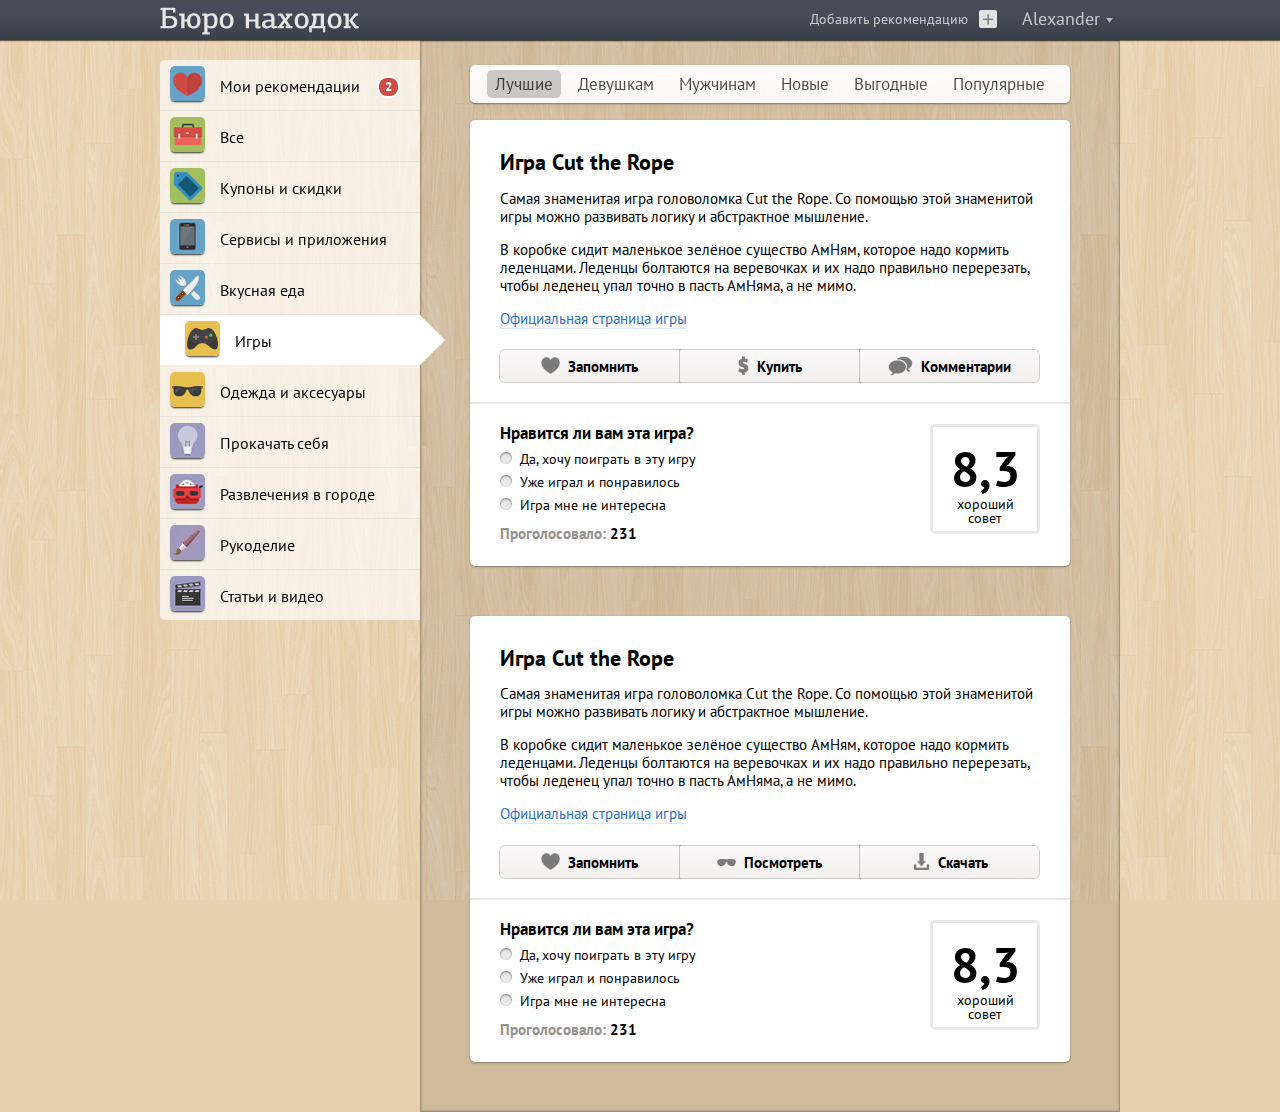
==== commit 99456db4: "[+] Download and View icons [~] iPad crash fix [~] Poll-participants font-size and weight tweak" ====
--- a/index.html
+++ b/index.html
@@ -337,22 +337,55 @@
                 </div> -->
 
                 <article class="rec">
-                    <a href="#"><img class="rec-illustration" src="http://img-fotki.yandex.ru/get/6416/31684961.0/0_57718_8b34c7d4_L.jpg" alt=""></a>
-                    <h1>Angry Birds</h1>
-                    <p><b>Angry Birds</b> — это игра уже по праву может считаться легендарной. На ее счету огромное количество рекордов, никому не известные разработчики Angry Birds стали популярными на весь мир и до сих пор эта игра прорывается в топы App Store. Стоит признать, что некоторое время назад пользователи оценивали успешность мобильной операционной платформы по наличию в ней этой игры.</p>
-                    <p><a href="#">Видеоролики Angry Birds по-русски</a></p>
+                    <a href="#"><img class="rec-illustration" src="http://apple.hdblog.it/wp-content/uploads/2013/04/Cut-the-Rope-.jpg" alt=""></a>
+                    <h1>Игра Cut the Rope</h1>
+                    <p>Самая знаменитая игра головоломка Cut the Rope. Со помощью этой знаменитой игры можно развивать логику и абстрактное мышление.</p>
+                    <p>В коробке сидит маленькое зелёное существо АмНям, которое надо кормить леденцами. Леденцы болтаются на веревочках и их надо правильно перерезать, чтобы леденец упал точно в пасть АмНяма, а не мимо.</p>
+                    <p><a href="#">Официальная страница игры</a></p>
                     <p>
-                        <a class="tag home-tag"href="#">www.angrybirds.com</a>
-                        <a class="tag youtube-tag"href="#">YouTube</a>
-                        <a class="tag map-tag"href="#">Карта</a>
+                        <a class="tag home-tag"href="#">www.cuttherope.ie</a>
                         <a class="tag apple-tag"href="#">App Store</a>
                         <a class="tag android-tag"href="#">Android</a>
-                        <a class="tag fb-tag"href="#">Facebook</a>
-                        <a class="tag vk-tag"href="#">vKontakte</a>
                     </p>
-                    <!-- <div class="comment-btn"><i class="icn-comments"></i>Комментарии…</div> -->
+                    <div class="split-buttons-holder triple-btn group"><!-- triple-btn or double-btn to switch classes-->
+                        <a href="#" class="small-btn gray-btn"><i class="icn-fave"></i>Запомнить</a><!-- icn-fave-active -->
+                        <a href="#" class="small-btn gray-btn"><i class="icn-glasses"></i>Посмотреть</a>
+                        <a href="#" class="small-btn gray-btn"><i class="icn-download"></i>Скачать</a>
+                    </div>
+                    <div class="poll-holder">
+                        <div class="rec-mark-holder">
+                            <h1>8,3</h1>
+                            <h2>хороший <br /> совет</h2>
+                        </div>
+                        <div class="poll group">
+                            <h1 class="poll-question">Нравится ли вам эта игра?</h1>
+                            <div class="poll-hide-mask">
+                                <div class="poll-answer">
+                                    <div class="poll-radiobtn">
+                                        <div class="poll-bar" style="width:35%"></div>
+                                        <span class="poll-legend">35% – 80</span>
+                                    </div>
+                                    <span class="poll-answer-text">Да, хочу поиграть в эту игру</span>
+                                </div>
+                                <div class="poll-answer">
+                                    <div class="poll-radiobtn">
+                                        <div class="poll-bar" style="width:53%"></div>
+                                        <span class="poll-legend">53% – 122</span>
+                                    </div>
+                                    <span class="poll-answer-text">Уже играл и понравилось</span>
+                                </div>
+                                <div class="poll-answer">
+                                    <div class="poll-radiobtn">
+                                        <div class="poll-bar" style="width:12%"></div>
+                                        <span class="poll-legend">12% – 29</span>
+                                    </div>
+                                    <span class="poll-answer-text">Игра мне не интересна</span>
+                                </div>
+                            </div>
+                            <div class="poll-participants"><span class="sub-dark-color">Проголосовало:</span> 231</div>
+                        </div>
+                    </div>
                 </article>
-
             </section>
 
         </div><!-- inner -->
--- a/static/stylesheets/screen.css
+++ b/static/stylesheets/screen.css
@@ -1 +1 @@
-@charset "UTF-8";@import url(http://fonts.googleapis.com/css?family=PT+Sans:400,700&subset=latin,cyrillic);html,body,div,span,applet,object,iframe,h1,h2,h3,h4,h5,h6,p,blockquote,pre,a,abbr,acronym,address,big,cite,code,del,dfn,em,img,ins,kbd,q,s,samp,small,strike,strong,sub,sup,tt,var,b,u,i,center,dl,dt,dd,ol,ul,li,fieldset,form,label,legend,table,caption,tbody,tfoot,thead,tr,th,td,article,aside,canvas,details,embed,figure,figcaption,footer,header,hgroup,menu,nav,output,ruby,section,summary,time,mark,audio,video{margin:0;padding:0;border:0;font:inherit;font-size:100%;vertical-align:baseline}html{line-height:1}ol,ul{list-style:none}table{border-collapse:collapse;border-spacing:0}caption,th,td{text-align:left;font-weight:normal;vertical-align:middle}q,blockquote{quotes:none}q:before,q:after,blockquote:before,blockquote:after{content:"";content:none}a img{border:none}article,aside,details,figcaption,figure,footer,header,hgroup,menu,nav,section,summary{display:block}body{-webkit-font-smoothing:antialiased;font-family:"PT Sans",sans-serif;font-size:62.5%;line-height:1.8em;-webkit-text-size-adjust:100%}body.wood{background:url('/static/images/bg.jpg?1360445668') repeat #e7d1ae;background-attachment:fixed}body.gray{background:url('/static/images/bg3.png') repeat #e7d1ae;background-attachment:fixed}body.blue{background:url('/static/images/bg2.png') repeat #e7d1ae;background-attachment:fixed}.site-main-header{font-size:1.8em;background:-webkit-gradient(linear, 50% 0%, 50% 100%, color-stop(0%, #464c56), color-stop(35%, #464c57), color-stop(100%, #393f48));background:-webkit-linear-gradient(top, #464c56,#464c57 35%,#393f48);background:-moz-linear-gradient(top, #464c56,#464c57 35%,#393f48);background:-o-linear-gradient(top, #464c56,#464c57 35%,#393f48);background:linear-gradient(top, #464c56,#464c57 35%,#393f48);width:100%;height:40px;-webkit-box-shadow:0 1px 1px 0 rgba(0,0,0,0.55);-moz-box-shadow:0 1px 1px 0 rgba(0,0,0,0.55);box-shadow:0 1px 1px 0 rgba(0,0,0,0.55);position:fixed;z-index:10}.inner{width:100%;max-width:960px;margin:0 auto;position:relative}a{color:#2970c4;text-decoration:none}a:visited{color:#2970c4}a:focus{color:#21599f}a:hover{color:#21599f}a:active{color:#1b4982}strong,b{font-weight:bold}.sub-dark-color{color:#929292}.logo{background:url('/static/images/logo.png?1360022173');display:block;float:left;height:40px;width:199px}.logo-title{font-weight:bold;color:#ffea68;position:absolute;top:12px;left:210px;z-index:5}.logo-title:before{content:"— "}.add-recomendation{font-size:0.8em;color:rgba(255,255,255,0.7) !important;float:right;margin:10px 0 0}.add-recomendation .icn-plus{margin:0 0 -4px 7px}.add-recomendation:hover{color:#fff !important}.add-recomendation:hover .icn-plus{height:18px;width:18px;background-position:0 -38px}.nav-item{color:rgba(255,255,255,0.85) !important;display:inline-block;float:right;margin-left:10px;padding:10px 0 15px 10px}.nav-item:hover{color:#fff !important}.user-box{color:rgba(255,255,255,0.7);text-align:right;float:right;margin-left:15px;padding:9px 0 16px 10px;position:relative;cursor:pointer;z-index:5}.user-box:hover{color:#fff;background:rgba(255,255,255,0.35)}.user-box:hover .user-box-items-holder{top:40px;filter:progid:DXImageTransform.Microsoft.Alpha(Opacity=10000);opacity:100;pointer-events:auto}.user-box:hover x:-o-prefocus,.user-box:hover .user-box-items-holder{z-index:5}.user-box:hover .icn-user-arrow{filter:progid:DXImageTransform.Microsoft.Alpha(Opacity=10000);opacity:100}.icn-user-arrow{margin-bottom:-2px;filter:progid:DXImageTransform.Microsoft.Alpha(Opacity=60);opacity:0.6}.user-name{font-size:1em}.user-box-items-holder{font-size:0.9em;text-align:left;background:#fff;display:block;-webkit-box-sizing:border-box;-moz-box-sizing:border-box;box-sizing:border-box;min-width:150px;padding:8px 0;-moz-border-radius-bottomleft:3px;-webkit-border-bottom-left-radius:3px;border-bottom-left-radius:3px;-moz-border-radius-bottomright:3px;-webkit-border-bottom-right-radius:3px;border-bottom-right-radius:3px;-webkit-box-shadow:0 3px 4px 0px rgba(0,0,0,0.35);-moz-box-shadow:0 3px 4px 0px rgba(0,0,0,0.35);box-shadow:0 3px 4px 0px rgba(0,0,0,0.35);position:absolute;top:50px;right:0;z-index:4;filter:progid:DXImageTransform.Microsoft.Alpha(Opacity=0);opacity:0;pointer-events:none;-webkit-transform:translateZ(0);-moz-transform:translateZ(0);-ms-transform:translateZ(0);-o-transform:translateZ(0);transform:translateZ(0);-webkit-transition:all 150ms ease-in-out;-webkit-transition-delay:1ms;-moz-transition:all 150ms ease-in-out 1ms;-o-transition:all 150ms ease-in-out 1ms;transition:all 150ms ease-in-out 1ms}.user-box-items-holder .user-box-item{color:gray;display:block;margin:0 10px;padding:3px 10px;border:none}.user-box-items-holder .user-box-item:hover{color:#000}x:-o-prefocus,.user-box-items-holder{z-index:-1}.hor-splitter{background:rgba(0,0,0,0.2);height:1px;margin:5px 10px}.grid{float:left}.col-1-2{-webkit-box-sizing:border-box;-moz-box-sizing:border-box;box-sizing:border-box;width:50%}.themes-list-holder{font-size:1.6em;background:rgba(255,255,255,0.65);width:260px;-moz-border-radius-topleft:5px;-webkit-border-top-left-radius:5px;border-top-left-radius:5px;-moz-border-radius-bottomleft:5px;-webkit-border-bottom-left-radius:5px;border-bottom-left-radius:5px;position:fixed;top:60px}.theme-item{display:block;height:50px;border-bottom:solid 1px rgba(0,0,0,0.05);-webkit-transition:all 170ms ease-in-out;-webkit-transition-delay:1ms;-moz-transition:all 170ms ease-in-out 1ms;-o-transition:all 170ms ease-in-out 1ms;transition:all 170ms ease-in-out 1ms;cursor:pointer}.theme-item:first-child{-moz-border-radius-topleft:5px;-webkit-border-top-left-radius:5px;border-top-left-radius:5px}.theme-item:last-child{border:none;-moz-border-radius-bottomleft:5px;-webkit-border-bottom-left-radius:5px;border-bottom-left-radius:5px}.theme-item:hover{background:rgba(255,255,255,0.5)}.theme-item.selected{background:#fff;padding-left:15px;cursor:default}.notification-counter{font-size:0.8em;font-weight:bold;color:#fff;background:#cf4a44;padding:0 6px;border:solid 2px #fff;-webkit-border-radius:10px;-moz-border-radius:10px;-ms-border-radius:10px;-o-border-radius:10px;border-radius:10px;position:absolute;top:16px;right:20px}.theme-icon-holder{float:left;width:50px}.theme-icn{margin:6px 10px 4px;-webkit-border-radius:5px;-moz-border-radius:5px;-ms-border-radius:5px;-o-border-radius:5px;border-radius:5px;-webkit-box-shadow:0 2px 2px -1px rgba(0,0,0,0.8);-moz-box-shadow:0 2px 2px -1px rgba(0,0,0,0.8);box-shadow:0 2px 2px -1px rgba(0,0,0,0.8)}.theme-name{color:#000;float:left;margin:17px 10px 0}.active-arrow{border:25px solid transparent;border-left:25px solid #fff;border-right:0;height:0;width:0;position:absolute;right:0;filter:progid:DXImageTransform.Microsoft.Alpha(Opacity=0);opacity:0;-webkit-transition:all 200ms ease-in-out;-webkit-transition-delay:1ms;-moz-transition:all 200ms ease-in-out 1ms;-o-transition:all 200ms ease-in-out 1ms;transition:all 200ms ease-in-out 1ms}.theme-item.selected .active-arrow{right:-25px;filter:progid:DXImageTransform.Microsoft.Alpha(Opacity=100);opacity:1;-webkit-transition:all 100ms ease-in-out;-webkit-transition-delay:100ms;-moz-transition:all 100ms ease-in-out 100ms;-o-transition:all 100ms ease-in-out 100ms;transition:all 100ms ease-in-out 100ms}.main-banner{background:#fff8b9;background-image:-webkit-gradient(linear, 50% 0%, 50% 100%, color-stop(0%, #fff9b5), color-stop(50%, #fff8b9), color-stop(100%, #fff9cf));background-image:-webkit-linear-gradient(top, #fff9b5,#fff8b9 50%,#fff9cf);background-image:-moz-linear-gradient(top, #fff9b5,#fff8b9 50%,#fff9cf);background-image:-o-linear-gradient(top, #fff9b5,#fff8b9 50%,#fff9cf);background-image:linear-gradient(top, #fff9b5,#fff8b9 50%,#fff9cf);display:block;height:60px;width:630px;margin-left:295px;-moz-border-radius-bottomleft:3px;-webkit-border-bottom-left-radius:3px;border-bottom-left-radius:3px;-moz-border-radius-bottomright:3px;-webkit-border-bottom-right-radius:3px;border-bottom-right-radius:3px;-webkit-box-shadow:rgba(0,0,0,0.3) 0 1px 2px 0;-moz-box-shadow:rgba(0,0,0,0.3) 0 1px 2px 0;box-shadow:rgba(0,0,0,0.3) 0 1px 2px 0;position:fixed;top:40px;z-index:5}.banner-text{font-size:1.4em;line-height:1.2em;vertical-align:middle;display:table-cell;width:350px;height:60px;padding:0 15px}.banner-big-font .banner-text{font-size:1.5em;width:400px}.banner-btn-holder{position:absolute;top:15px;right:10px;z-index:5}.banner-btn-holder .small-btn,.banner-btn-holder .big-btn{margin-right:5px}.banner-big-font .banner-btn-holder .small-btn,.banner-big-font .banner-btn-holder .big-btn{font-size:1.6em;padding:6px 25px}.filters-holder{background-image:-webkit-gradient(linear, 50% 0%, 50% 100%, color-stop(0%, rgba(255,255,255,0.95)), color-stop(100%, rgba(255,255,255,0.9)));background-image:-webkit-linear-gradient(top, rgba(255,255,255,0.95),rgba(255,255,255,0.9));background-image:-moz-linear-gradient(top, rgba(255,255,255,0.95),rgba(255,255,255,0.9));background-image:-o-linear-gradient(top, rgba(255,255,255,0.95),rgba(255,255,255,0.9));background-image:linear-gradient(top, rgba(255,255,255,0.95),rgba(255,255,255,0.9));text-align:center;display:block;width:600px;margin:-30px 50px 10px;padding:5px 0;-webkit-border-radius:5px;-moz-border-radius:5px;-ms-border-radius:5px;-o-border-radius:5px;border-radius:5px;-webkit-box-shadow:rgba(0,0,0,0.4) 0 1px 2px 0;-moz-box-shadow:rgba(0,0,0,0.4) 0 1px 2px 0;box-shadow:rgba(0,0,0,0.4) 0 1px 2px 0;position:fixed;z-index:5}.filters-holder .big-btn{text-align:center;-webkit-box-sizing:border-box;-moz-box-sizing:border-box;box-sizing:border-box;float:left;width:25%;margin:0;-webkit-border-radius:0;-moz-border-radius:0;-ms-border-radius:0;-o-border-radius:0;border-radius:0;-webkit-box-shadow:rgba(0,0,0,0.45) 0 1px 2px 0px;-moz-box-shadow:rgba(0,0,0,0.45) 0 1px 2px 0px;box-shadow:rgba(0,0,0,0.45) 0 1px 2px 0px}.filters-holder .big-btn.first{-moz-border-radius-topleft:3px;-webkit-border-top-left-radius:3px;border-top-left-radius:3px;-moz-border-radius-bottomleft:3px;-webkit-border-bottom-left-radius:3px;border-bottom-left-radius:3px}.filters-holder .big-btn.last{-moz-border-radius-topright:3px;-webkit-border-top-right-radius:3px;border-top-right-radius:3px;-moz-border-radius-bottomright:3px;-webkit-border-bottom-right-radius:3px;border-bottom-right-radius:3px}.filters-holder .big-btn.selected{-webkit-box-shadow:rgba(0,0,0,0.45) 0 1px 2px 0px,rgba(36,194,50,0.3) 0 1px 20px 6px inset;-moz-box-shadow:rgba(0,0,0,0.45) 0 1px 2px 0px,rgba(36,194,50,0.3) 0 1px 20px 6px inset;box-shadow:rgba(0,0,0,0.45) 0 1px 2px 0px,rgba(36,194,50,0.3) 0 1px 20px 6px inset}.filters-holder li{font-size:1.7em;color:rgba(0,0,0,0.7);-webkit-box-sizing:border-box;-moz-box-sizing:border-box;box-sizing:border-box;display:inline-block;margin:0 3px;padding:5px 8px;-webkit-border-radius:5px;-moz-border-radius:5px;-ms-border-radius:5px;-o-border-radius:5px;border-radius:5px;cursor:pointer}.filters-holder li:hover,.filters-holder li.selected{background:rgba(0,0,0,0.2)}.filter-arrow-down{border:25px solid transparent;border-top:25px solid #fff;border-bottom:0;height:0;width:0;display:inline-block;margin-left:5px;border-width:6px;border-top-color:#000;position:relative;top:-1px}.filter-list{font-size:1.6em;text-shadow:0 1px 0 rgba(255,255,255,0.9);background:#f1f0ee;background-image:-webkit-gradient(linear, 50% 0%, 50% 100%, color-stop(0%, #fbf9fa), color-stop(100%, #f1f0ee));background-image:-webkit-linear-gradient(top, #fbf9fa,#f1f0ee);background-image:-moz-linear-gradient(top, #fbf9fa,#f1f0ee);background-image:-o-linear-gradient(top, #fbf9fa,#f1f0ee);background-image:linear-gradient(top, #fbf9fa,#f1f0ee);width:100%;padding:10px 0;-webkit-border-radius:5px;-moz-border-radius:5px;-ms-border-radius:5px;-o-border-radius:5px;border-radius:5px;-webkit-box-shadow:rgba(0,0,0,0.45) 0 2px 5px 0;-moz-box-shadow:rgba(0,0,0,0.45) 0 2px 5px 0;box-shadow:rgba(0,0,0,0.45) 0 2px 5px 0;position:absolute;top:45px;z-index:10}.filter-list>li{padding:5px 5%;cursor:pointer}.filter-list>li:hover{background:#fff}.small-btn,.big-btn{font-size:1.4em;font-weight:bold;display:inline-block;padding:4px 10px;-webkit-border-radius:3px;-moz-border-radius:3px;-ms-border-radius:3px;-o-border-radius:3px;border-radius:3px;-webkit-box-shadow:rgba(0,0,0,0.2) 0 0 0 1px,rgba(255,255,255,0.3) 0 2px 0px 0px;-moz-box-shadow:rgba(0,0,0,0.2) 0 0 0 1px,rgba(255,255,255,0.3) 0 2px 0px 0px;box-shadow:rgba(0,0,0,0.2) 0 0 0 1px,rgba(255,255,255,0.3) 0 2px 0px 0px;-webkit-user-select:none;-moz-user-select:none;user-select:none;cursor:pointer}.big-btn{font-size:1.7em;font-weight:normal;padding:10px 15px 9px;-webkit-box-shadow:rgba(0,0,0,0.2) 0 0 0 1px,rgba(255,255,255,0.3) 0 2px 0px 0px;-moz-box-shadow:rgba(0,0,0,0.2) 0 0 0 1px,rgba(255,255,255,0.3) 0 2px 0px 0px;box-shadow:rgba(0,0,0,0.2) 0 0 0 1px,rgba(255,255,255,0.3) 0 2px 0px 0px}.red-btn{color:#fff !important;text-shadow:0 1px 0 rgba(0,0,0,0.3);background-image:-webkit-gradient(linear, 50% 0%, 50% 100%, color-stop(0%, #e97d90), color-stop(100%, #ea2c58));background-image:-webkit-linear-gradient(top, #e97d90,#ea2c58);background-image:-moz-linear-gradient(top, #e97d90,#ea2c58);background-image:-o-linear-gradient(top, #e97d90,#ea2c58);background-image:linear-gradient(top, #e97d90,#ea2c58)}.red-btn:hover{background-image:-webkit-gradient(linear, 50% 0%, 50% 100%, color-stop(0%, #e97d90), color-stop(100%, #de2a54));background-image:-webkit-linear-gradient(top, #e97d90,#de2a54);background-image:-moz-linear-gradient(top, #e97d90,#de2a54);background-image:-o-linear-gradient(top, #e97d90,#de2a54);background-image:linear-gradient(top, #e97d90,#de2a54)}.red-btn:active{-webkit-box-shadow:rgba(0,0,0,0.4) 0 0 0 1px,rgba(0,0,0,0.5) 0 1px 3px 0px inset;-moz-box-shadow:rgba(0,0,0,0.4) 0 0 0 1px,rgba(0,0,0,0.5) 0 1px 3px 0px inset;box-shadow:rgba(0,0,0,0.4) 0 0 0 1px,rgba(0,0,0,0.5) 0 1px 3px 0px inset}.gray-btn{color:#000 !important;text-shadow:0 1px 0 rgba(255,255,255,0.9);background-image:-webkit-gradient(linear, 50% 0%, 50% 100%, color-stop(0%, #fbf9fa), color-stop(100%, #f1f0ee));background-image:-webkit-linear-gradient(top, #fbf9fa,#f1f0ee);background-image:-moz-linear-gradient(top, #fbf9fa,#f1f0ee);background-image:-o-linear-gradient(top, #fbf9fa,#f1f0ee);background-image:linear-gradient(top, #fbf9fa,#f1f0ee)}.gray-btn:hover{background-image:-webkit-gradient(linear, 50% 0%, 50% 100%, color-stop(0%, #fbf9fa), color-stop(100%, #e5e5e3));background-image:-webkit-linear-gradient(top, #fbf9fa,#e5e5e3);background-image:-moz-linear-gradient(top, #fbf9fa,#e5e5e3);background-image:-o-linear-gradient(top, #fbf9fa,#e5e5e3);background-image:linear-gradient(top, #fbf9fa,#e5e5e3)}.gray-btn:active{-webkit-box-shadow:rgba(0,0,0,0.4) 0 0 0 1px,rgba(0,0,0,0.5) 0 1px 3px 0px inset;-moz-box-shadow:rgba(0,0,0,0.4) 0 0 0 1px,rgba(0,0,0,0.5) 0 1px 3px 0px inset;box-shadow:rgba(0,0,0,0.4) 0 0 0 1px,rgba(0,0,0,0.5) 0 1px 3px 0px inset}.green-btn{color:#fff !important;text-shadow:0 1px 0 rgba(0,0,0,0.3);background-image:-webkit-gradient(linear, 50% 0%, 50% 100%, color-stop(0%, #3f9e63), color-stop(100%, #1c7a40));background-image:-webkit-linear-gradient(top, #3f9e63,#1c7a40);background-image:-moz-linear-gradient(top, #3f9e63,#1c7a40);background-image:-o-linear-gradient(top, #3f9e63,#1c7a40);background-image:linear-gradient(top, #3f9e63,#1c7a40)}.green-btn:hover{background-image:-webkit-gradient(linear, 50% 0%, 50% 100%, color-stop(0%, #3f9e63), color-stop(100%, #196e3a));background-image:-webkit-linear-gradient(top, #3f9e63,#196e3a);background-image:-moz-linear-gradient(top, #3f9e63,#196e3a);background-image:-o-linear-gradient(top, #3f9e63,#196e3a);background-image:linear-gradient(top, #3f9e63,#196e3a)}.green-btn:active{-webkit-box-shadow:rgba(0,0,0,0.4) 0 0 0 1px,rgba(0,0,0,0.5) 0 1px 3px 0px inset;-moz-box-shadow:rgba(0,0,0,0.4) 0 0 0 1px,rgba(0,0,0,0.5) 0 1px 3px 0px inset;box-shadow:rgba(0,0,0,0.4) 0 0 0 1px,rgba(0,0,0,0.5) 0 1px 3px 0px inset}.disabled-btn{filter:progid:DXImageTransform.Microsoft.Alpha(Opacity=30);opacity:0.3;cursor:default;pointer-events:none}.comment-btn{font-size:1.6em;text-shadow:0 1px 0 rgba(255,255,255,0.9);text-align:center;background:#d9d8d5;background-image:-webkit-gradient(linear, 50% 0%, 50% 100%, color-stop(0%, #f8f5f5), color-stop(100%, #d9d8d5));background-image:-webkit-linear-gradient(top, #f8f5f5,#d9d8d5);background-image:-moz-linear-gradient(top, #f8f5f5,#d9d8d5);background-image:-o-linear-gradient(top, #f8f5f5,#d9d8d5);background-image:linear-gradient(top, #f8f5f5,#d9d8d5);margin-bottom:-15px;padding:12px 0;border-top:solid 1px #e8e8e8;-moz-border-radius-bottomleft:5px;-webkit-border-bottom-left-radius:5px;border-bottom-left-radius:5px;-moz-border-radius-bottomright:5px;-webkit-border-bottom-right-radius:5px;border-bottom-right-radius:5px;-webkit-box-shadow:rgba(255,255,255,0.85) 0 1px 0 0 inset;-moz-box-shadow:rgba(255,255,255,0.85) 0 1px 0 0 inset;box-shadow:rgba(255,255,255,0.85) 0 1px 0 0 inset;cursor:pointer;-webkit-user-select:none;-moz-user-select:none;user-select:none}.comment-btn:hover{background:#c3c2bf;background-image:-webkit-gradient(linear, 50% 0%, 50% 100%, color-stop(0%, #eeecec), color-stop(100%, #c3c2bf));background-image:-webkit-linear-gradient(top, #eeecec,#c3c2bf);background-image:-moz-linear-gradient(top, #eeecec,#c3c2bf);background-image:-o-linear-gradient(top, #eeecec,#c3c2bf);background-image:linear-gradient(top, #eeecec,#c3c2bf)}.comment-btn:active{-webkit-box-shadow:rgba(0,0,0,0.65) 0 2px 5px -3px inset;-moz-box-shadow:rgba(0,0,0,0.65) 0 2px 5px -3px inset;box-shadow:rgba(0,0,0,0.65) 0 2px 5px -3px inset;-webkit-transform:translateY(1px);-moz-transform:translateY(1px);-ms-transform:translateY(1px);-o-transform:translateY(1px);transform:translateY(1px)}.comment-btn .icn-comments{margin:0 10px -5px 0;filter:progid:DXImageTransform.Microsoft.Alpha(Opacity=60);opacity:0.6}.split-buttons-holder{text-align:center;margin:0px 5% 20px}.split-buttons-holder .small-btn,.split-buttons-holder .big-btn{font-size:1.5em;-webkit-box-sizing:border-box;-moz-box-sizing:border-box;box-sizing:border-box;float:left;padding:6px 10px;-webkit-border-radius:0;-moz-border-radius:0;-ms-border-radius:0;-o-border-radius:0;border-radius:0}.split-buttons-holder .small-btn:first-child,.split-buttons-holder .big-btn:first-child{-moz-border-radius-topleft:5px;-webkit-border-top-left-radius:5px;border-top-left-radius:5px;-moz-border-radius-bottomleft:5px;-webkit-border-bottom-left-radius:5px;border-bottom-left-radius:5px}.split-buttons-holder .small-btn:last-child,.split-buttons-holder .big-btn:last-child{-moz-border-radius-topright:5px;-webkit-border-top-right-radius:5px;border-top-right-radius:5px;-moz-border-radius-bottomright:5px;-webkit-border-bottom-right-radius:5px;border-bottom-right-radius:5px}.split-buttons-holder .small-btn i,.split-buttons-holder .big-btn i{margin:0 8px -4px 0;filter:progid:DXImageTransform.Microsoft.Alpha(Opacity=50);opacity:0.5}.split-buttons-holder .small-btn:hover,.split-buttons-holder .big-btn:hover,.split-buttons-holder .small-btn .icn-fave-active,.split-buttons-holder .big-btn .icn-fave-active{filter:progid:DXImageTransform.Microsoft.Alpha(Opacity=100);opacity:1}.double-btn .small-btn,.double-btn .big-btn{width:50%}.triple-btn .small-btn,.triple-btn .big-btn{width:33.3%}.popup-container{background:rgba(255,255,255,0.85);width:100%;height:100%;overflow:auto;position:fixed;top:0;left:0;z-index:10;filter:progid:DXImageTransform.Microsoft.Alpha(Opacity=0);opacity:0;pointer-events:none;-webkit-transition:opacity 180ms ease-in-out;-webkit-transition-delay:1ms;-moz-transition:opacity 180ms ease-in-out 1ms;-o-transition:opacity 180ms ease-in-out 1ms;transition:opacity 180ms ease-in-out 1ms}.popup-container.showing{z-index:10;pointer-events:auto;filter:progid:DXImageTransform.Microsoft.Alpha(Opacity=10000);opacity:100}x:-o-prefocus,.popup-container{z-index:-1}.popup-holder{width:450px;margin-left:-225px;padding:75px 0 50px;position:absolute;left:50%;z-index:20;-webkit-transform:translateY(-30px);-moz-transform:translateY(-30px);-ms-transform:translateY(-30px);-o-transform:translateY(-30px);transform:translateY(-30px);-webkit-transition:-webkit-transform 300ms ease-in-out;-webkit-transition-delay:1ms;-moz-transition:-moz-transform 300ms ease-in-out 1ms;-o-transition:-o-transform 300ms ease-in-out 1ms;transition:transform 300ms ease-in-out 1ms}.showing .popup-holder{-webkit-transform:translateY(0);-moz-transform:translateY(0);-ms-transform:translateY(0);-o-transform:translateY(0);transform:translateY(0)}.popup-body,.single-page-body{background:#fff;padding-bottom:30px;-webkit-border-radius:5px;-moz-border-radius:5px;-ms-border-radius:5px;-o-border-radius:5px;border-radius:5px;-webkit-box-shadow:rgba(0,0,0,0.45) 0 2px 5px 0;-moz-box-shadow:rgba(0,0,0,0.45) 0 2px 5px 0;box-shadow:rgba(0,0,0,0.45) 0 2px 5px 0;position:relative}.popup-body h1,.single-page-body h1{font-size:2.5em;line-height:1.2em;font-weight:bold;padding:30px 50px 0}.popup-body p,.single-page-body p{font-size:1.5em;padding:10px 50px 5px}.close-popup-btn{font-size:2.8em;color:#000 !important;display:block;position:absolute;top:15px;right:15px;filter:progid:DXImageTransform.Microsoft.Alpha(Opacity=50);opacity:0.5}.close-popup-btn:hover{filter:progid:DXImageTransform.Microsoft.Alpha(Opacity=100);opacity:1}.field{margin:10px 0 0}.popup-body .field,.single-page-body .field{margin:15px 50px 0}.popup-body .field.btn-field,.single-page-body .field.btn-field{margin-top:25px}.popup-body .field.btn-field .small-btn,.single-page-body .field.btn-field .small-btn,.popup-body .field.btn-field .big-btn,.single-page-body .field.btn-field .big-btn{margin-right:20px}.field label{font-size:1.4em}.field .addition-label{float:right}.caption{font-size:1.2em;color:red;display:none;margin:3px 0 0}.error-field .caption{display:block}.text-input,.text-area{font-family:"PT Sans",sans-serif;font-size:1.8em;-webkit-box-sizing:border-box;-moz-box-sizing:border-box;box-sizing:border-box;width:100%;margin:5px 0 0;padding:3px 10px;border:none;outline:none;-webkit-border-radius:5px;-moz-border-radius:5px;-ms-border-radius:5px;-o-border-radius:5px;border-radius:5px;-webkit-box-shadow:rgba(0,0,0,0.6) 0 0 2px 0;-moz-box-shadow:rgba(0,0,0,0.6) 0 0 2px 0;box-shadow:rgba(0,0,0,0.6) 0 0 2px 0;-webkit-appearance:none}.text-input:focus,.text-area:focus{-webkit-box-shadow:rgba(0,0,0,0.3) 0 0 2px 0,rgba(70,169,226,0.9) 0 0 5px 0;-moz-box-shadow:rgba(0,0,0,0.3) 0 0 2px 0,rgba(70,169,226,0.9) 0 0 5px 0;box-shadow:rgba(0,0,0,0.3) 0 0 2px 0,rgba(70,169,226,0.9) 0 0 5px 0}.error-field .text-input,.error-field .text-area{background:rgba(255,0,0,0.05)}.text-area{min-height:150px;resize:vertical}.radio-btn{margin:0 7px 0 10px;position:relative;top:-1px}.recs-holder{background:rgba(0,0,0,0.1);float:right;width:72.91667%;margin:40px 0 -3px;-webkit-box-shadow:inset 0 0 2px 1px rgba(0,0,0,0.3);-moz-box-shadow:inset 0 0 2px 1px rgba(0,0,0,0.3);box-shadow:inset 0 0 2px 1px rgba(0,0,0,0.3);padding-top:55px}.rec{background:#fff;width:85.71429%;margin:25px auto 50px;padding-bottom:8px;-webkit-border-radius:5px;-moz-border-radius:5px;-ms-border-radius:5px;-o-border-radius:5px;border-radius:5px;-webkit-box-shadow:0 1px 2px 0px rgba(0,0,0,0.35);-moz-box-shadow:0 1px 2px 0px rgba(0,0,0,0.35);box-shadow:0 1px 2px 0px rgba(0,0,0,0.35);position:relative}.rec>h1{font-size:2.2em;line-height:1.2em;font-weight:bold;padding:0.5em 23% 0.3em 5%;position:relative}.rec>h1 .small-btn,.rec>h1 .big-btn{font-size:0.6em;float:right;padding:0 10px;position:absolute;top:1em;right:5%}.rec>p{font-size:1.5em;padding:0.5em 5%}.rec>p>a{border-bottom:solid 1px #dbe8f7}.rec-illustration{width:100%;margin:0 auto;-moz-border-radius-topleft:5px;-webkit-border-top-left-radius:5px;border-top-left-radius:5px;-moz-border-radius-topright:5px;-webkit-border-top-right-radius:5px;border-top-right-radius:5px}.tag{font-size:0.9em;color:#fff !important;background:#346cd2 !important;display:none;margin:0 5px 5px 0;padding:3px 7px 2px;-webkit-border-radius:5px;-moz-border-radius:5px;-ms-border-radius:5px;-o-border-radius:5px;border-radius:5px;filter:progid:DXImageTransform.Microsoft.Alpha(Opacity=50);opacity:0.5}.tag:hover{filter:progid:DXImageTransform.Microsoft.Alpha(Opacity=10000);opacity:100}.youtube-tag{background:#d21015}.home-tag{background:#346cd2}.apple-tag{background:#7e7c78}.android-tag{background:#51a72c}.map-tag{background:#e4ac30}.fb-tag{background:#395993}.vk-tag{background:#6185aa}.poll-holder{min-height:130px;margin-top:10px;padding-bottom:10px;border-top:solid 2px #e8e8e8;position:relative}.rec-mark-holder{text-align:center;-webkit-box-sizing:border-box;-moz-box-sizing:border-box;box-sizing:border-box;width:110px;height:110px;border:solid 3px #e8e8e8;-webkit-border-radius:5px;-moz-border-radius:5px;-ms-border-radius:5px;-o-border-radius:5px;border-radius:5px;position:absolute;top:20px;right:5%}.rec-mark-holder>h1{font-size:5em;font-weight:bold;line-height:1em;margin-top:17px}.rec-mark-holder>h2{font-size:1.4em;line-height:1em;padding:3px 10px}.poll{width:60%;margin:0 0 0 5%;padding-bottom:5px;border-bottom:solid 1px #e8e8e8}.poll:last-child{border-bottom:none}.poll .poll-hide-mask.is-active{display:none}.poll:hover .poll-hide-mask,.poll.hovered .poll-hide-mask{display:block}.poll-question{font-size:1.7em;font-weight:bold;padding-top:20px;padding-bottom:3px}.poll-answer{min-height:18px;padding-left:20px;position:relative;cursor:pointer}.poll-answer:hover .poll-radiobtn{background:#12be7b}.poll-answer:hover .poll-answer-text{-webkit-transform:perspective(0) translate(3px, 0);-moz-transform:perspective(0) translate(3px, 0);-ms-transform:perspective(0) translate(3px, 0);-o-transform:perspective(0) translate(3px, 0);transform:perspective(0) translate(3px, 0)}.poll-answer:last-child{margin-bottom:3px}.poll-radiobtn{background:#e8e8e8;width:12px;height:12px;-webkit-border-radius:10px;-moz-border-radius:10px;-ms-border-radius:10px;-o-border-radius:10px;border-radius:10px;-webkit-box-shadow:rgba(0,0,0,0.5) 0 1px 2px 0 inset;-moz-box-shadow:rgba(0,0,0,0.5) 0 1px 2px 0 inset;box-shadow:rgba(0,0,0,0.5) 0 1px 2px 0 inset;position:absolute;top:2px;left:0;-webkit-transition:all 100ms ease-in-out;-webkit-transition-delay:1ms;-moz-transition:all 100ms ease-in-out 1ms;-o-transition:all 100ms ease-in-out 1ms;transition:all 100ms ease-in-out 1ms}.poll-answer-text{font-size:1.4em;display:block;margin-top:5px;-webkit-transform:perspective(0) translate(0, 0);-moz-transform:perspective(0) translate(0, 0);-ms-transform:perspective(0) translate(0, 0);-o-transform:perspective(0) translate(0, 0);transform:perspective(0) translate(0, 0);-webkit-transition:all 100ms ease-in-out;-webkit-transition-delay:1ms;-moz-transition:all 100ms ease-in-out 1ms;-o-transition:all 100ms ease-in-out 1ms;transition:all 100ms ease-in-out 1ms}.poll-participants{font-size:1.25em;float:left;clear:both}.poll-bar{display:none;background:#12be7b;-webkit-border-radius:2px;-moz-border-radius:2px;-ms-border-radius:2px;-o-border-radius:2px;border-radius:2px;position:absolute;top:0;bottom:0;left:0}.poll-legend{display:none;width:80px;position:absolute;top:-6px;right:-90px}.poll-results{pointer-events:none}.poll-results .poll-answer{padding-left:0}.poll-results .poll-answer-text{font-size:1.2em;position:relative;top:-5px}.poll-results .poll-radiobtn{background:#e8e8e8 !important;height:4px;width:300px;top:11px;-webkit-box-shadow:none;-moz-box-shadow:none;box-shadow:none;-webkit-transition:width 800ms ease-in-out;-webkit-transition-delay:1ms;-moz-transition:width 800ms ease-in-out 1ms;-o-transition:width 800ms ease-in-out 1ms;transition:width 800ms ease-in-out 1ms}.poll-results .poll-bar,.poll-results .poll-legend{display:block}.save-rec{position:absolute;right:5%;top:140px}.single-page-body{display:block;padding-top:40px;-webkit-border-radius:0;-moz-border-radius:0;-ms-border-radius:0;-o-border-radius:0;border-radius:0}i{background:url('/static/images/icons-s8f4abddda0.png');display:inline-block}.icn-add-rec{height:20px;width:25px;background-position:0 -96px}.icn-all{height:35px;width:35px;background-position:0 -576px}.icn-apps{height:35px;width:35px;background-position:0 -541px}.icn-buy{height:20px;width:11px;background-position:-20px 0}.icn-city{height:35px;width:35px;background-position:0 -331px}.icn-clothes{height:35px;width:35px;background-position:0 -611px}.icn-comments{height:20px;width:25px;background-position:0 -56px}.icn-dating{height:35px;width:35px;background-position:0 -226px}.icn-deals{height:35px;width:35px;background-position:0 -191px}.icn-discussion{height:20px;width:25px;background-position:0 -76px}.icn-fave-active{height:20px;width:19px;background-position:0 -136px}.icn-fave{height:20px;width:19px;background-position:0 -116px}.icn-faverec{height:35px;width:35px;background-position:0 -261px}.icn-food{height:35px;width:35px;background-position:0 -296px}.icn-games{height:35px;width:35px;background-position:0 -156px}.icn-handmade{height:35px;width:35px;background-position:0 -366px}.icn-humor{height:35px;width:35px;background-position:0 -401px}.icn-interesting{height:35px;width:35px;background-position:0 -436px}.icn-money{height:35px;width:35px;background-position:0 -471px}.icn-personal{height:35px;width:35px;background-position:0 -506px}.icn-plus-hover{height:18px;width:18px;background-position:0 -38px}.icn-plus{height:18px;width:18px;background-position:0 -20px}.icn-user-arrow{height:18px;width:20px;background-position:0 0}.theme-item:after,.group:after{content:"";display:table;clear:both}
+@charset "UTF-8";@import url(http://fonts.googleapis.com/css?family=PT+Sans:400,700&subset=latin,cyrillic);html,body,div,span,applet,object,iframe,h1,h2,h3,h4,h5,h6,p,blockquote,pre,a,abbr,acronym,address,big,cite,code,del,dfn,em,img,ins,kbd,q,s,samp,small,strike,strong,sub,sup,tt,var,b,u,i,center,dl,dt,dd,ol,ul,li,fieldset,form,label,legend,table,caption,tbody,tfoot,thead,tr,th,td,article,aside,canvas,details,embed,figure,figcaption,footer,header,hgroup,menu,nav,output,ruby,section,summary,time,mark,audio,video{margin:0;padding:0;border:0;font:inherit;font-size:100%;vertical-align:baseline}html{line-height:1}ol,ul{list-style:none}table{border-collapse:collapse;border-spacing:0}caption,th,td{text-align:left;font-weight:normal;vertical-align:middle}q,blockquote{quotes:none}q:before,q:after,blockquote:before,blockquote:after{content:"";content:none}a img{border:none}article,aside,details,figcaption,figure,footer,header,hgroup,menu,nav,section,summary{display:block}body{-webkit-font-smoothing:antialiased;font-family:"PT Sans",sans-serif;font-size:62.5%;line-height:1.8em;-webkit-text-size-adjust:100%}body.wood{background:url('/static/images/bg.jpg?1360445668') repeat #e7d1ae;background-attachment:fixed}body.gray{background:url('/static/images/bg3.png') repeat #e7d1ae;background-attachment:fixed}body.blue{background:url('/static/images/bg2.png') repeat #e7d1ae;background-attachment:fixed}.site-main-header{font-size:1.8em;background:-webkit-gradient(linear, 50% 0%, 50% 100%, color-stop(0%, #464c56), color-stop(35%, #464c57), color-stop(100%, #393f48));background:-webkit-linear-gradient(top, #464c56,#464c57 35%,#393f48);background:-moz-linear-gradient(top, #464c56,#464c57 35%,#393f48);background:-o-linear-gradient(top, #464c56,#464c57 35%,#393f48);background:linear-gradient(top, #464c56,#464c57 35%,#393f48);width:100%;height:40px;-webkit-box-shadow:0 1px 1px 0 rgba(0,0,0,0.55);-moz-box-shadow:0 1px 1px 0 rgba(0,0,0,0.55);box-shadow:0 1px 1px 0 rgba(0,0,0,0.55);position:fixed;z-index:10}.inner{width:100%;max-width:960px;margin:0 auto;position:relative}a{color:#2970c4;text-decoration:none}a:visited{color:#2970c4}a:focus{color:#21599f}a:hover{color:#21599f}a:active{color:#1b4982}strong,b{font-weight:bold}.sub-dark-color{color:#929292}.logo{background:url('/static/images/logo.png?1360022173');display:block;float:left;height:40px;width:199px}.logo-title{font-weight:bold;color:#ffea68;position:absolute;top:12px;left:210px;z-index:5}.logo-title:before{content:"— "}.add-recomendation{font-size:0.8em;color:rgba(255,255,255,0.7) !important;float:right;margin:10px 0 0}.add-recomendation .icn-plus{margin:0 0 -4px 7px}.add-recomendation:hover{color:#fff !important}.add-recomendation:hover .icn-plus{height:18px;width:18px;background-position:0 -38px}.nav-item{color:rgba(255,255,255,0.85) !important;display:inline-block;float:right;margin-left:10px;padding:10px 0 15px 10px}.nav-item:hover{color:#fff !important}.user-box{color:rgba(255,255,255,0.7);text-align:right;float:right;margin-left:15px;padding:9px 0 16px 10px;position:relative;cursor:pointer;z-index:5}.user-box:hover{color:#fff;background:rgba(255,255,255,0.35)}.user-box:hover .user-box-items-holder{top:40px;filter:progid:DXImageTransform.Microsoft.Alpha(Opacity=10000);opacity:100;pointer-events:auto}.user-box:hover x:-o-prefocus,.user-box:hover .user-box-items-holder{z-index:5}.user-box:hover .icn-user-arrow{filter:progid:DXImageTransform.Microsoft.Alpha(Opacity=10000);opacity:100}.icn-user-arrow{margin-bottom:-2px;filter:progid:DXImageTransform.Microsoft.Alpha(Opacity=60);opacity:0.6}.user-name{font-size:1em}.user-box-items-holder{font-size:0.9em;text-align:left;background:#fff;display:block;-webkit-box-sizing:border-box;-moz-box-sizing:border-box;box-sizing:border-box;min-width:150px;padding:8px 0;-moz-border-radius-bottomleft:3px;-webkit-border-bottom-left-radius:3px;border-bottom-left-radius:3px;-moz-border-radius-bottomright:3px;-webkit-border-bottom-right-radius:3px;border-bottom-right-radius:3px;-webkit-box-shadow:0 3px 4px 0px rgba(0,0,0,0.35);-moz-box-shadow:0 3px 4px 0px rgba(0,0,0,0.35);box-shadow:0 3px 4px 0px rgba(0,0,0,0.35);position:absolute;top:50px;right:0;z-index:4;filter:progid:DXImageTransform.Microsoft.Alpha(Opacity=0);opacity:0;pointer-events:none;-webkit-transform:translateZ(0);-moz-transform:translateZ(0);-ms-transform:translateZ(0);-o-transform:translateZ(0);transform:translateZ(0);-webkit-transition:all 150ms ease-in-out;-webkit-transition-delay:1ms;-moz-transition:all 150ms ease-in-out 1ms;-o-transition:all 150ms ease-in-out 1ms;transition:all 150ms ease-in-out 1ms}.user-box-items-holder .user-box-item{color:gray;display:block;margin:0 10px;padding:3px 10px;border:none}.user-box-items-holder .user-box-item:hover{color:#000}x:-o-prefocus,.user-box-items-holder{z-index:-1}.hor-splitter{background:rgba(0,0,0,0.2);height:1px;margin:5px 10px}.grid{float:left}.col-1-2{-webkit-box-sizing:border-box;-moz-box-sizing:border-box;box-sizing:border-box;width:50%}.themes-list-holder{font-size:1.6em;background:rgba(255,255,255,0.65);width:260px;-moz-border-radius-topleft:5px;-webkit-border-top-left-radius:5px;border-top-left-radius:5px;-moz-border-radius-bottomleft:5px;-webkit-border-bottom-left-radius:5px;border-bottom-left-radius:5px;position:fixed;top:60px}.theme-item{display:block;height:50px;border-bottom:solid 1px rgba(0,0,0,0.05);-webkit-transition:all 170ms ease-in-out;-webkit-transition-delay:1ms;-moz-transition:all 170ms ease-in-out 1ms;-o-transition:all 170ms ease-in-out 1ms;transition:all 170ms ease-in-out 1ms;cursor:pointer}.theme-item:first-child{-moz-border-radius-topleft:5px;-webkit-border-top-left-radius:5px;border-top-left-radius:5px}.theme-item:last-child{border:none;-moz-border-radius-bottomleft:5px;-webkit-border-bottom-left-radius:5px;border-bottom-left-radius:5px}.theme-item:hover{background:rgba(255,255,255,0.5)}.theme-item.selected{background:#fff;padding-left:15px;cursor:default}.notification-counter{font-size:0.8em;font-weight:bold;color:#fff;background:#cf4a44;padding:0 6px;border:solid 2px #fff;-webkit-border-radius:10px;-moz-border-radius:10px;-ms-border-radius:10px;-o-border-radius:10px;border-radius:10px;position:absolute;top:16px;right:20px}.theme-icon-holder{float:left;width:50px}.theme-icn{margin:6px 10px 4px;-webkit-border-radius:5px;-moz-border-radius:5px;-ms-border-radius:5px;-o-border-radius:5px;border-radius:5px;-webkit-box-shadow:0 2px 2px -1px rgba(0,0,0,0.8);-moz-box-shadow:0 2px 2px -1px rgba(0,0,0,0.8);box-shadow:0 2px 2px -1px rgba(0,0,0,0.8)}.theme-name{color:#000;float:left;margin:17px 10px 0}.active-arrow{border:25px solid transparent;border-left:25px solid #fff;border-right:0;height:0;width:0;position:absolute;right:0;filter:progid:DXImageTransform.Microsoft.Alpha(Opacity=0);opacity:0;-webkit-transition:all 200ms ease-in-out;-webkit-transition-delay:1ms;-moz-transition:all 200ms ease-in-out 1ms;-o-transition:all 200ms ease-in-out 1ms;transition:all 200ms ease-in-out 1ms}.theme-item.selected .active-arrow{right:-25px;filter:progid:DXImageTransform.Microsoft.Alpha(Opacity=100);opacity:1;-webkit-transition:all 100ms ease-in-out;-webkit-transition-delay:100ms;-moz-transition:all 100ms ease-in-out 100ms;-o-transition:all 100ms ease-in-out 100ms;transition:all 100ms ease-in-out 100ms}.main-banner{background:#fff8b9;background-image:-webkit-gradient(linear, 50% 0%, 50% 100%, color-stop(0%, #fff9b5), color-stop(50%, #fff8b9), color-stop(100%, #fff9cf));background-image:-webkit-linear-gradient(top, #fff9b5,#fff8b9 50%,#fff9cf);background-image:-moz-linear-gradient(top, #fff9b5,#fff8b9 50%,#fff9cf);background-image:-o-linear-gradient(top, #fff9b5,#fff8b9 50%,#fff9cf);background-image:linear-gradient(top, #fff9b5,#fff8b9 50%,#fff9cf);display:block;height:60px;width:630px;margin-left:295px;-moz-border-radius-bottomleft:3px;-webkit-border-bottom-left-radius:3px;border-bottom-left-radius:3px;-moz-border-radius-bottomright:3px;-webkit-border-bottom-right-radius:3px;border-bottom-right-radius:3px;-webkit-box-shadow:rgba(0,0,0,0.3) 0 1px 2px 0;-moz-box-shadow:rgba(0,0,0,0.3) 0 1px 2px 0;box-shadow:rgba(0,0,0,0.3) 0 1px 2px 0;position:fixed;top:40px;z-index:5}.banner-text{font-size:1.4em;line-height:1.2em;vertical-align:middle;display:table-cell;width:350px;height:60px;padding:0 15px}.banner-big-font .banner-text{font-size:1.5em;width:400px}.banner-btn-holder{position:absolute;top:15px;right:10px;z-index:5}.banner-btn-holder .small-btn,.banner-btn-holder .big-btn{margin-right:5px}.banner-big-font .banner-btn-holder .small-btn,.banner-big-font .banner-btn-holder .big-btn{font-size:1.6em;padding:6px 25px}.filters-holder{background-image:-webkit-gradient(linear, 50% 0%, 50% 100%, color-stop(0%, rgba(255,255,255,0.95)), color-stop(100%, rgba(255,255,255,0.9)));background-image:-webkit-linear-gradient(top, rgba(255,255,255,0.95),rgba(255,255,255,0.9));background-image:-moz-linear-gradient(top, rgba(255,255,255,0.95),rgba(255,255,255,0.9));background-image:-o-linear-gradient(top, rgba(255,255,255,0.95),rgba(255,255,255,0.9));background-image:linear-gradient(top, rgba(255,255,255,0.95),rgba(255,255,255,0.9));text-align:center;display:block;width:600px;margin:-30px 50px 10px;padding:5px 0;-webkit-border-radius:5px;-moz-border-radius:5px;-ms-border-radius:5px;-o-border-radius:5px;border-radius:5px;-webkit-box-shadow:rgba(0,0,0,0.4) 0 1px 2px 0;-moz-box-shadow:rgba(0,0,0,0.4) 0 1px 2px 0;box-shadow:rgba(0,0,0,0.4) 0 1px 2px 0;position:fixed;z-index:5}.filters-holder .big-btn{text-align:center;-webkit-box-sizing:border-box;-moz-box-sizing:border-box;box-sizing:border-box;float:left;width:25%;margin:0;-webkit-border-radius:0;-moz-border-radius:0;-ms-border-radius:0;-o-border-radius:0;border-radius:0;-webkit-box-shadow:rgba(0,0,0,0.45) 0 1px 2px 0px;-moz-box-shadow:rgba(0,0,0,0.45) 0 1px 2px 0px;box-shadow:rgba(0,0,0,0.45) 0 1px 2px 0px}.filters-holder .big-btn.first{-moz-border-radius-topleft:3px;-webkit-border-top-left-radius:3px;border-top-left-radius:3px;-moz-border-radius-bottomleft:3px;-webkit-border-bottom-left-radius:3px;border-bottom-left-radius:3px}.filters-holder .big-btn.last{-moz-border-radius-topright:3px;-webkit-border-top-right-radius:3px;border-top-right-radius:3px;-moz-border-radius-bottomright:3px;-webkit-border-bottom-right-radius:3px;border-bottom-right-radius:3px}.filters-holder .big-btn.selected{-webkit-box-shadow:rgba(0,0,0,0.45) 0 1px 2px 0px,rgba(36,194,50,0.3) 0 1px 20px 6px inset;-moz-box-shadow:rgba(0,0,0,0.45) 0 1px 2px 0px,rgba(36,194,50,0.3) 0 1px 20px 6px inset;box-shadow:rgba(0,0,0,0.45) 0 1px 2px 0px,rgba(36,194,50,0.3) 0 1px 20px 6px inset}.filters-holder li{font-size:1.7em;color:rgba(0,0,0,0.7);-webkit-box-sizing:border-box;-moz-box-sizing:border-box;box-sizing:border-box;display:inline-block;margin:0 3px;padding:5px 8px;-webkit-border-radius:5px;-moz-border-radius:5px;-ms-border-radius:5px;-o-border-radius:5px;border-radius:5px;cursor:pointer}.filters-holder li:hover,.filters-holder li.selected{background:rgba(0,0,0,0.2)}.filter-arrow-down{border:25px solid transparent;border-top:25px solid #fff;border-bottom:0;height:0;width:0;display:inline-block;margin-left:5px;border-width:6px;border-top-color:#000;position:relative;top:-1px}.filter-list{font-size:1.6em;text-shadow:0 1px 0 rgba(255,255,255,0.9);background:#f1f0ee;background-image:-webkit-gradient(linear, 50% 0%, 50% 100%, color-stop(0%, #fbf9fa), color-stop(100%, #f1f0ee));background-image:-webkit-linear-gradient(top, #fbf9fa,#f1f0ee);background-image:-moz-linear-gradient(top, #fbf9fa,#f1f0ee);background-image:-o-linear-gradient(top, #fbf9fa,#f1f0ee);background-image:linear-gradient(top, #fbf9fa,#f1f0ee);width:100%;padding:10px 0;-webkit-border-radius:5px;-moz-border-radius:5px;-ms-border-radius:5px;-o-border-radius:5px;border-radius:5px;-webkit-box-shadow:rgba(0,0,0,0.45) 0 2px 5px 0;-moz-box-shadow:rgba(0,0,0,0.45) 0 2px 5px 0;box-shadow:rgba(0,0,0,0.45) 0 2px 5px 0;position:absolute;top:45px;z-index:10}.filter-list>li{padding:5px 5%;cursor:pointer}.filter-list>li:hover{background:#fff}.small-btn,.big-btn{font-size:1.4em;font-weight:bold;display:inline-block;padding:4px 10px;-webkit-border-radius:3px;-moz-border-radius:3px;-ms-border-radius:3px;-o-border-radius:3px;border-radius:3px;-webkit-box-shadow:rgba(0,0,0,0.2) 0 0 0 1px,rgba(255,255,255,0.3) 0 2px 0px 0px;-moz-box-shadow:rgba(0,0,0,0.2) 0 0 0 1px,rgba(255,255,255,0.3) 0 2px 0px 0px;box-shadow:rgba(0,0,0,0.2) 0 0 0 1px,rgba(255,255,255,0.3) 0 2px 0px 0px;-webkit-user-select:none;-moz-user-select:none;user-select:none;cursor:pointer}.big-btn{font-size:1.7em;font-weight:normal;padding:10px 15px 9px;-webkit-box-shadow:rgba(0,0,0,0.2) 0 0 0 1px,rgba(255,255,255,0.3) 0 2px 0px 0px;-moz-box-shadow:rgba(0,0,0,0.2) 0 0 0 1px,rgba(255,255,255,0.3) 0 2px 0px 0px;box-shadow:rgba(0,0,0,0.2) 0 0 0 1px,rgba(255,255,255,0.3) 0 2px 0px 0px}.red-btn{color:#fff !important;text-shadow:0 1px 0 rgba(0,0,0,0.3);background-image:-webkit-gradient(linear, 50% 0%, 50% 100%, color-stop(0%, #e97d90), color-stop(100%, #ea2c58));background-image:-webkit-linear-gradient(top, #e97d90,#ea2c58);background-image:-moz-linear-gradient(top, #e97d90,#ea2c58);background-image:-o-linear-gradient(top, #e97d90,#ea2c58);background-image:linear-gradient(top, #e97d90,#ea2c58)}.red-btn:hover{background-image:-webkit-gradient(linear, 50% 0%, 50% 100%, color-stop(0%, #e97d90), color-stop(100%, #de2a54));background-image:-webkit-linear-gradient(top, #e97d90,#de2a54);background-image:-moz-linear-gradient(top, #e97d90,#de2a54);background-image:-o-linear-gradient(top, #e97d90,#de2a54);background-image:linear-gradient(top, #e97d90,#de2a54)}.red-btn:active{-webkit-box-shadow:rgba(0,0,0,0.4) 0 0 0 1px,rgba(0,0,0,0.5) 0 1px 3px 0px inset;-moz-box-shadow:rgba(0,0,0,0.4) 0 0 0 1px,rgba(0,0,0,0.5) 0 1px 3px 0px inset;box-shadow:rgba(0,0,0,0.4) 0 0 0 1px,rgba(0,0,0,0.5) 0 1px 3px 0px inset}.gray-btn{color:#000 !important;text-shadow:0 1px 0 rgba(255,255,255,0.9);background-image:-webkit-gradient(linear, 50% 0%, 50% 100%, color-stop(0%, #fbf9fa), color-stop(100%, #f1f0ee));background-image:-webkit-linear-gradient(top, #fbf9fa,#f1f0ee);background-image:-moz-linear-gradient(top, #fbf9fa,#f1f0ee);background-image:-o-linear-gradient(top, #fbf9fa,#f1f0ee);background-image:linear-gradient(top, #fbf9fa,#f1f0ee)}.gray-btn:hover{background-image:-webkit-gradient(linear, 50% 0%, 50% 100%, color-stop(0%, #fbf9fa), color-stop(100%, #e5e5e3));background-image:-webkit-linear-gradient(top, #fbf9fa,#e5e5e3);background-image:-moz-linear-gradient(top, #fbf9fa,#e5e5e3);background-image:-o-linear-gradient(top, #fbf9fa,#e5e5e3);background-image:linear-gradient(top, #fbf9fa,#e5e5e3)}.gray-btn:active{-webkit-box-shadow:rgba(0,0,0,0.4) 0 0 0 1px,rgba(0,0,0,0.5) 0 1px 3px 0px inset;-moz-box-shadow:rgba(0,0,0,0.4) 0 0 0 1px,rgba(0,0,0,0.5) 0 1px 3px 0px inset;box-shadow:rgba(0,0,0,0.4) 0 0 0 1px,rgba(0,0,0,0.5) 0 1px 3px 0px inset}.green-btn{color:#fff !important;text-shadow:0 1px 0 rgba(0,0,0,0.3);background-image:-webkit-gradient(linear, 50% 0%, 50% 100%, color-stop(0%, #3f9e63), color-stop(100%, #1c7a40));background-image:-webkit-linear-gradient(top, #3f9e63,#1c7a40);background-image:-moz-linear-gradient(top, #3f9e63,#1c7a40);background-image:-o-linear-gradient(top, #3f9e63,#1c7a40);background-image:linear-gradient(top, #3f9e63,#1c7a40)}.green-btn:hover{background-image:-webkit-gradient(linear, 50% 0%, 50% 100%, color-stop(0%, #3f9e63), color-stop(100%, #196e3a));background-image:-webkit-linear-gradient(top, #3f9e63,#196e3a);background-image:-moz-linear-gradient(top, #3f9e63,#196e3a);background-image:-o-linear-gradient(top, #3f9e63,#196e3a);background-image:linear-gradient(top, #3f9e63,#196e3a)}.green-btn:active{-webkit-box-shadow:rgba(0,0,0,0.4) 0 0 0 1px,rgba(0,0,0,0.5) 0 1px 3px 0px inset;-moz-box-shadow:rgba(0,0,0,0.4) 0 0 0 1px,rgba(0,0,0,0.5) 0 1px 3px 0px inset;box-shadow:rgba(0,0,0,0.4) 0 0 0 1px,rgba(0,0,0,0.5) 0 1px 3px 0px inset}.disabled-btn{filter:progid:DXImageTransform.Microsoft.Alpha(Opacity=30);opacity:0.3;cursor:default;pointer-events:none}.comment-btn{font-size:1.6em;text-shadow:0 1px 0 rgba(255,255,255,0.9);text-align:center;background:#d9d8d5;background-image:-webkit-gradient(linear, 50% 0%, 50% 100%, color-stop(0%, #f8f5f5), color-stop(100%, #d9d8d5));background-image:-webkit-linear-gradient(top, #f8f5f5,#d9d8d5);background-image:-moz-linear-gradient(top, #f8f5f5,#d9d8d5);background-image:-o-linear-gradient(top, #f8f5f5,#d9d8d5);background-image:linear-gradient(top, #f8f5f5,#d9d8d5);margin-bottom:-15px;padding:12px 0;border-top:solid 1px #e8e8e8;-moz-border-radius-bottomleft:5px;-webkit-border-bottom-left-radius:5px;border-bottom-left-radius:5px;-moz-border-radius-bottomright:5px;-webkit-border-bottom-right-radius:5px;border-bottom-right-radius:5px;-webkit-box-shadow:rgba(255,255,255,0.85) 0 1px 0 0 inset;-moz-box-shadow:rgba(255,255,255,0.85) 0 1px 0 0 inset;box-shadow:rgba(255,255,255,0.85) 0 1px 0 0 inset;cursor:pointer;-webkit-user-select:none;-moz-user-select:none;user-select:none}.comment-btn:hover{background:#c3c2bf;background-image:-webkit-gradient(linear, 50% 0%, 50% 100%, color-stop(0%, #eeecec), color-stop(100%, #c3c2bf));background-image:-webkit-linear-gradient(top, #eeecec,#c3c2bf);background-image:-moz-linear-gradient(top, #eeecec,#c3c2bf);background-image:-o-linear-gradient(top, #eeecec,#c3c2bf);background-image:linear-gradient(top, #eeecec,#c3c2bf)}.comment-btn:active{-webkit-box-shadow:rgba(0,0,0,0.65) 0 2px 5px -3px inset;-moz-box-shadow:rgba(0,0,0,0.65) 0 2px 5px -3px inset;box-shadow:rgba(0,0,0,0.65) 0 2px 5px -3px inset;-webkit-transform:translateY(1px);-moz-transform:translateY(1px);-ms-transform:translateY(1px);-o-transform:translateY(1px);transform:translateY(1px)}.comment-btn .icn-comments{margin:0 10px -5px 0;filter:progid:DXImageTransform.Microsoft.Alpha(Opacity=60);opacity:0.6}.split-buttons-holder{text-align:center;margin:0px 5% 20px}.split-buttons-holder .small-btn,.split-buttons-holder .big-btn{font-size:1.5em;-webkit-box-sizing:border-box;-moz-box-sizing:border-box;box-sizing:border-box;float:left;min-height:2.15em;padding:6px 10px;-webkit-border-radius:0;-moz-border-radius:0;-ms-border-radius:0;-o-border-radius:0;border-radius:0}.split-buttons-holder .small-btn:first-child,.split-buttons-holder .big-btn:first-child{-moz-border-radius-topleft:5px;-webkit-border-top-left-radius:5px;border-top-left-radius:5px;-moz-border-radius-bottomleft:5px;-webkit-border-bottom-left-radius:5px;border-bottom-left-radius:5px}.split-buttons-holder .small-btn:last-child,.split-buttons-holder .big-btn:last-child{-moz-border-radius-topright:5px;-webkit-border-top-right-radius:5px;border-top-right-radius:5px;-moz-border-radius-bottomright:5px;-webkit-border-bottom-right-radius:5px;border-bottom-right-radius:5px}.split-buttons-holder .small-btn i,.split-buttons-holder .big-btn i{margin:0 8px -4px 0;filter:progid:DXImageTransform.Microsoft.Alpha(Opacity=50);opacity:0.5}.split-buttons-holder .small-btn:hover,.split-buttons-holder .big-btn:hover,.split-buttons-holder .small-btn .icn-fave-active,.split-buttons-holder .big-btn .icn-fave-active{filter:progid:DXImageTransform.Microsoft.Alpha(Opacity=100);opacity:1}.double-btn .small-btn,.double-btn .big-btn{width:50%}.triple-btn .small-btn,.triple-btn .big-btn{width:33.3%}.popup-container{background:rgba(255,255,255,0.85);width:100%;height:100%;overflow:auto;position:fixed;top:0;left:0;z-index:10;filter:progid:DXImageTransform.Microsoft.Alpha(Opacity=0);opacity:0;pointer-events:none;-webkit-transition:opacity 180ms ease-in-out;-webkit-transition-delay:1ms;-moz-transition:opacity 180ms ease-in-out 1ms;-o-transition:opacity 180ms ease-in-out 1ms;transition:opacity 180ms ease-in-out 1ms}.popup-container.showing{z-index:10;pointer-events:auto;filter:progid:DXImageTransform.Microsoft.Alpha(Opacity=10000);opacity:100}x:-o-prefocus,.popup-container{z-index:-1}.popup-holder{width:450px;margin-left:-225px;padding:75px 0 50px;position:absolute;left:50%;z-index:20;-webkit-transform:translateY(-30px);-moz-transform:translateY(-30px);-ms-transform:translateY(-30px);-o-transform:translateY(-30px);transform:translateY(-30px);-webkit-transition:-webkit-transform 300ms ease-in-out;-webkit-transition-delay:1ms;-moz-transition:-moz-transform 300ms ease-in-out 1ms;-o-transition:-o-transform 300ms ease-in-out 1ms;transition:transform 300ms ease-in-out 1ms}.showing .popup-holder{-webkit-transform:translateY(0);-moz-transform:translateY(0);-ms-transform:translateY(0);-o-transform:translateY(0);transform:translateY(0)}.popup-body,.single-page-body{background:#fff;padding-bottom:30px;-webkit-border-radius:5px;-moz-border-radius:5px;-ms-border-radius:5px;-o-border-radius:5px;border-radius:5px;-webkit-box-shadow:rgba(0,0,0,0.45) 0 2px 5px 0;-moz-box-shadow:rgba(0,0,0,0.45) 0 2px 5px 0;box-shadow:rgba(0,0,0,0.45) 0 2px 5px 0;position:relative}.popup-body h1,.single-page-body h1{font-size:2.5em;line-height:1.2em;font-weight:bold;padding:30px 50px 0}.popup-body p,.single-page-body p{font-size:1.5em;padding:10px 50px 5px}.close-popup-btn{font-size:2.8em;color:#000 !important;display:block;position:absolute;top:15px;right:15px;filter:progid:DXImageTransform.Microsoft.Alpha(Opacity=50);opacity:0.5}.close-popup-btn:hover{filter:progid:DXImageTransform.Microsoft.Alpha(Opacity=100);opacity:1}.field{margin:10px 0 0}.popup-body .field,.single-page-body .field{margin:15px 50px 0}.popup-body .field.btn-field,.single-page-body .field.btn-field{margin-top:25px}.popup-body .field.btn-field .small-btn,.single-page-body .field.btn-field .small-btn,.popup-body .field.btn-field .big-btn,.single-page-body .field.btn-field .big-btn{margin-right:20px}.field label{font-size:1.4em}.field .addition-label{float:right}.caption{font-size:1.2em;color:red;display:none;margin:3px 0 0}.error-field .caption{display:block}.text-input,.text-area{font-family:"PT Sans",sans-serif;font-size:1.8em;-webkit-box-sizing:border-box;-moz-box-sizing:border-box;box-sizing:border-box;width:100%;margin:5px 0 0;padding:3px 10px;border:none;outline:none;-webkit-border-radius:5px;-moz-border-radius:5px;-ms-border-radius:5px;-o-border-radius:5px;border-radius:5px;-webkit-box-shadow:rgba(0,0,0,0.6) 0 0 2px 0;-moz-box-shadow:rgba(0,0,0,0.6) 0 0 2px 0;box-shadow:rgba(0,0,0,0.6) 0 0 2px 0;-webkit-appearance:none}.text-input:focus,.text-area:focus{-webkit-box-shadow:rgba(0,0,0,0.3) 0 0 2px 0,rgba(70,169,226,0.9) 0 0 5px 0;-moz-box-shadow:rgba(0,0,0,0.3) 0 0 2px 0,rgba(70,169,226,0.9) 0 0 5px 0;box-shadow:rgba(0,0,0,0.3) 0 0 2px 0,rgba(70,169,226,0.9) 0 0 5px 0}.error-field .text-input,.error-field .text-area{background:rgba(255,0,0,0.05)}.text-area{min-height:150px;resize:vertical}.radio-btn{margin:0 7px 0 10px;position:relative;top:-1px}.recs-holder{background:rgba(0,0,0,0.1);float:right;width:72.91667%;margin:40px 0 -3px;-webkit-box-shadow:inset 0 0 2px 1px rgba(0,0,0,0.3);-moz-box-shadow:inset 0 0 2px 1px rgba(0,0,0,0.3);box-shadow:inset 0 0 2px 1px rgba(0,0,0,0.3);padding-top:55px}.rec{background:#fff;width:85.71429%;margin:25px auto 50px;padding-bottom:8px;-webkit-border-radius:5px;-moz-border-radius:5px;-ms-border-radius:5px;-o-border-radius:5px;border-radius:5px;-webkit-box-shadow:0 1px 2px 0px rgba(0,0,0,0.35);-moz-box-shadow:0 1px 2px 0px rgba(0,0,0,0.35);box-shadow:0 1px 2px 0px rgba(0,0,0,0.35);position:relative}.rec>h1{font-size:2.2em;line-height:1.2em;font-weight:bold;padding:0.5em 23% 0.3em 5%;position:relative}.rec>h1 .small-btn,.rec>h1 .big-btn{font-size:0.6em;float:right;padding:0 10px;position:absolute;top:1em;right:5%}.rec>p{font-size:1.5em;padding:0.5em 5%}.rec>p>a{border-bottom:solid 1px #dbe8f7}.rec-illustration{width:100%;margin:0 auto;-moz-border-radius-topleft:5px;-webkit-border-top-left-radius:5px;border-top-left-radius:5px;-moz-border-radius-topright:5px;-webkit-border-top-right-radius:5px;border-top-right-radius:5px}.tag{font-size:0.9em;color:#fff !important;background:#346cd2 !important;display:none;margin:0 5px 5px 0;padding:3px 7px 2px;-webkit-border-radius:5px;-moz-border-radius:5px;-ms-border-radius:5px;-o-border-radius:5px;border-radius:5px;filter:progid:DXImageTransform.Microsoft.Alpha(Opacity=50);opacity:0.5}.tag:hover{filter:progid:DXImageTransform.Microsoft.Alpha(Opacity=10000);opacity:100}.youtube-tag{background:#d21015}.home-tag{background:#346cd2}.apple-tag{background:#7e7c78}.android-tag{background:#51a72c}.map-tag{background:#e4ac30}.fb-tag{background:#395993}.vk-tag{background:#6185aa}.poll-holder{min-height:130px;margin-top:10px;padding-bottom:10px;border-top:solid 2px #e8e8e8;position:relative}.rec-mark-holder{text-align:center;-webkit-box-sizing:border-box;-moz-box-sizing:border-box;box-sizing:border-box;width:110px;height:110px;border:solid 3px #e8e8e8;-webkit-border-radius:5px;-moz-border-radius:5px;-ms-border-radius:5px;-o-border-radius:5px;border-radius:5px;position:absolute;top:20px;right:5%}.rec-mark-holder>h1{font-size:5em;font-weight:bold;line-height:1em;margin-top:17px}.rec-mark-holder>h2{font-size:1.4em;line-height:1em;padding:3px 10px}.poll{width:60%;margin:0 0 0 5%;padding-bottom:5px;border-bottom:solid 1px #e8e8e8}.poll:last-child{border-bottom:none}.poll .poll-hide-mask.is-active{display:none}.poll:hover .poll-hide-mask,.poll.hovered .poll-hide-mask{display:block}.poll-question{font-size:1.7em;font-weight:bold;padding-top:20px;padding-bottom:3px}.poll-answer{min-height:18px;padding-left:20px;position:relative;cursor:pointer}.poll-answer:hover .poll-radiobtn{background:#12be7b}.poll-answer:hover .poll-answer-text{-webkit-transform:perspective(0) translate(3px, 0);-moz-transform:perspective(0) translate(3px, 0);-ms-transform:perspective(0) translate(3px, 0);-o-transform:perspective(0) translate(3px, 0);transform:perspective(0) translate(3px, 0)}.poll-answer:last-child{margin-bottom:3px}.poll-radiobtn{background:#e8e8e8;width:12px;height:12px;-webkit-border-radius:10px;-moz-border-radius:10px;-ms-border-radius:10px;-o-border-radius:10px;border-radius:10px;-webkit-box-shadow:rgba(0,0,0,0.5) 0 1px 2px 0 inset;-moz-box-shadow:rgba(0,0,0,0.5) 0 1px 2px 0 inset;box-shadow:rgba(0,0,0,0.5) 0 1px 2px 0 inset;position:absolute;top:2px;left:0}.poll-answer-text{font-size:1.4em;display:block;margin-top:5px}.poll-participants{font-size:1.5em;font-weight:bold;float:left;clear:both;margin-top:0.5em}.poll-bar{display:none;background:#12be7b;-webkit-border-radius:2px;-moz-border-radius:2px;-ms-border-radius:2px;-o-border-radius:2px;border-radius:2px;position:absolute;top:0;bottom:0;left:0}.poll-legend{display:none;width:80px;position:absolute;top:-6px;right:-90px}.poll-results{pointer-events:none}.poll-results .poll-answer{padding-left:0}.poll-results .poll-answer-text{font-size:1.2em;position:relative;top:-5px}.poll-results .poll-radiobtn{background:#e8e8e8 !important;height:4px;width:300px;top:11px;-webkit-box-shadow:none;-moz-box-shadow:none;box-shadow:none;-webkit-transition:width 800ms ease-in-out;-webkit-transition-delay:1ms;-moz-transition:width 800ms ease-in-out 1ms;-o-transition:width 800ms ease-in-out 1ms;transition:width 800ms ease-in-out 1ms}.poll-results .poll-bar,.poll-results .poll-legend{display:block}.save-rec{position:absolute;right:5%;top:140px}.single-page-body{display:block;padding-top:40px;-webkit-border-radius:0;-moz-border-radius:0;-ms-border-radius:0;-o-border-radius:0;border-radius:0}i{background:url('/static/images/icons-se8d0c94e71.png');display:inline-block}.icn-add-rec{height:20px;width:25px;background-position:0 -96px}.icn-all{height:35px;width:35px;background-position:0 -616px}.icn-apps{height:35px;width:35px;background-position:0 -581px}.icn-buy{height:20px;width:11px;background-position:-20px 0}.icn-city{height:35px;width:35px;background-position:0 -336px}.icn-clothes{height:35px;width:35px;background-position:0 -651px}.icn-comments{height:20px;width:25px;background-position:0 -56px}.icn-dating{height:35px;width:35px;background-position:0 -371px}.icn-deals{height:35px;width:35px;background-position:0 -231px}.icn-discussion{height:20px;width:25px;background-position:0 -76px}.icn-download{height:20px;width:19px;background-position:0 -176px}.icn-fave-active{height:20px;width:19px;background-position:0 -156px}.icn-fave{height:20px;width:19px;background-position:0 -116px}.icn-faverec{height:35px;width:35px;background-position:0 -266px}.icn-food{height:35px;width:35px;background-position:0 -301px}.icn-games{height:35px;width:35px;background-position:0 -196px}.icn-glasses{height:20px;width:19px;background-position:0 -136px}.icn-handmade{height:35px;width:35px;background-position:0 -406px}.icn-humor{height:35px;width:35px;background-position:0 -441px}.icn-interesting{height:35px;width:35px;background-position:0 -476px}.icn-money{height:35px;width:35px;background-position:0 -511px}.icn-personal{height:35px;width:35px;background-position:0 -546px}.icn-plus-hover{height:18px;width:18px;background-position:0 -38px}.icn-plus{height:18px;width:18px;background-position:0 -20px}.icn-user-arrow{height:18px;width:20px;background-position:0 0}.theme-item:after,.group:after{content:"";display:table;clear:both}
